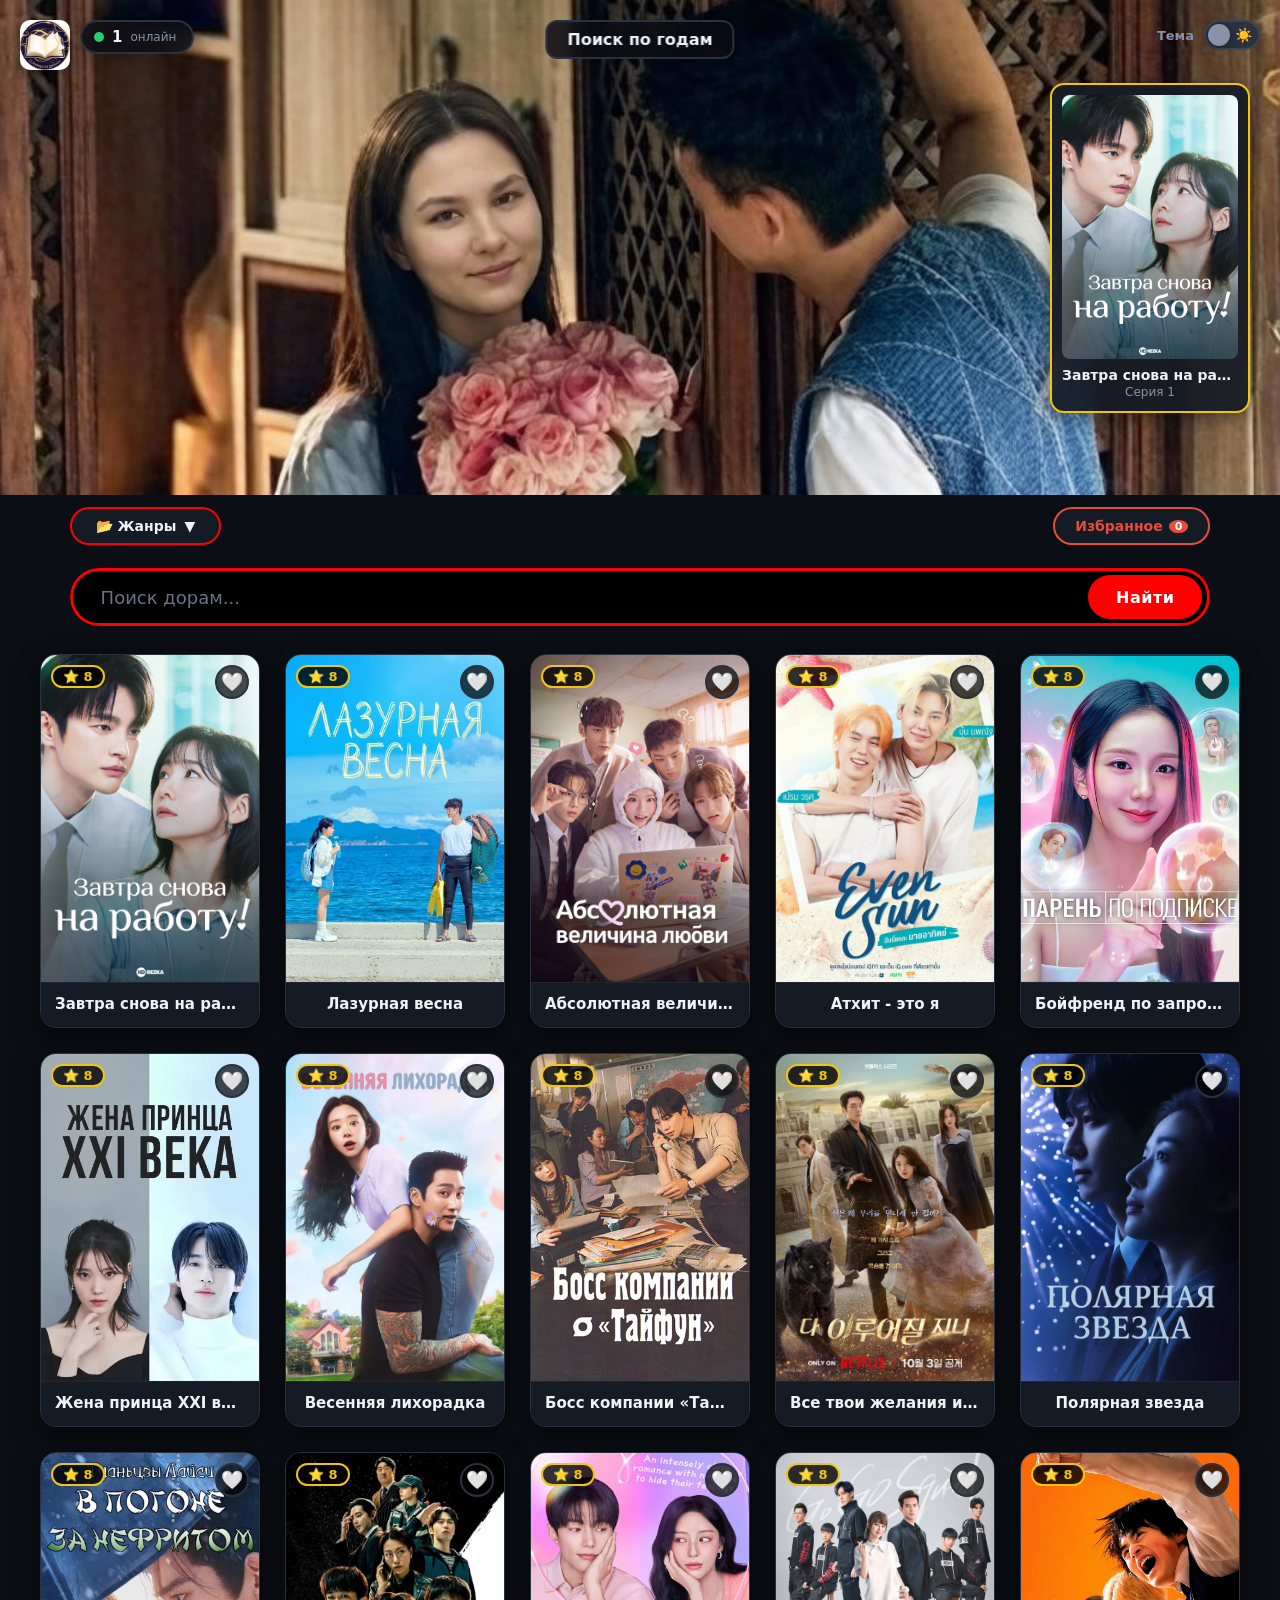
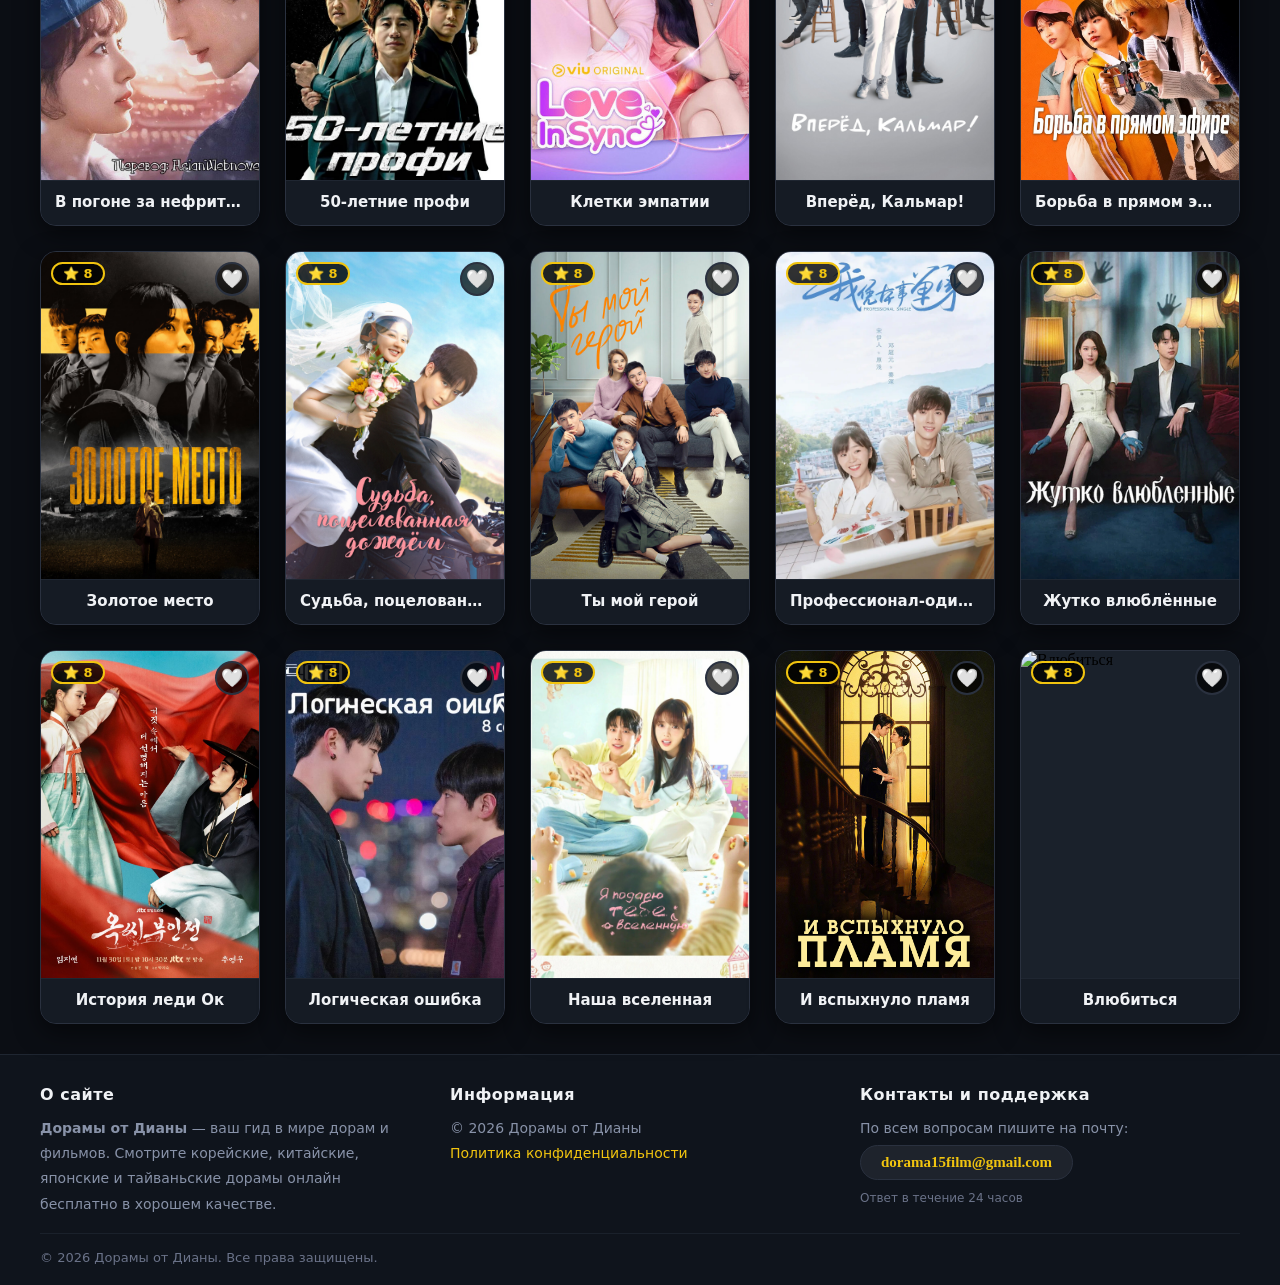
==== index.html @ 3ca2a68e "Update index.html" ====
<!DOCTYPE html>
<html lang="ru">
<head>
    <meta charset="UTF-8">
    <meta name="viewport" content="width=device-width, initial-scale=1.0">
    <title>Дорамы от Дианы — смотреть дорамы онлайн бесплатно</title>
    <link rel="icon" href="Log.png" type="image/png">
    
    <!-- ============================================================
         МЕТА-ТЕГИ ДЛЯ ПОИСКОВИКОВ (МИНИМАЛЬНЫЕ)
         ============================================================ -->
    <meta name="description" content="Смотрите дорамы онлайн бесплатно в хорошем качестве. Большой выбор корейских, китайских, японских и тайваньских дорам. Новинки 2024-2026." />
    <meta name="keywords" content="дорамы онлайн, смотреть дорамы" />
    
    <!-- Open Graph (для соцсетей и Google) -->
    <meta property="og:title" content="Дорамы от Дианы — смотреть дорамы онлайн" />
    <meta property="og:description" content="Смотрите дорамы онлайн бесплатно в хорошем качестве." />
    <meta property="og:image" content="https://dorama15film-netizen.github.io/Logo.jpeg" />
    <meta property="og:url" content="https://dorama15film-netizen.github.io/" />
    <meta property="og:type" content="website" />
    <meta property="og:site_name" content="Дорамы от Дианы" />
    
    <!-- Twitter Card -->
    <meta name="twitter:card" content="summary_large_image" />
    <meta name="twitter:title" content="Дорамы от Дианы" />
    <meta name="twitter:image" content="https://dorama15film-netizen.github.io/Logo.jpeg" />
    
    <!-- Дополнительные мета-теги -->
    <link rel="canonical" href="https://dorama15film-netizen.github.io/" />
    <meta name="robots" content="index, follow" />
    
    <style>
        /* ============================================================
           ВСЕ СТИЛИ (БЕЗ ИЗМЕНЕНИЙ)
           ============================================================ */
        * { margin: 0; padding: 0; box-sizing: border-box; }

        :root {
            --bg-primary: #0b0e14;
            --bg-secondary: #151b24;
            --bg-card: #151b24;
            --bg-header: #0f141c;
            --text-primary: #f0f2f5;
            --text-secondary: #8892a8;
            --text-muted: #6a7288;
            --border-color: #1f2631;
            --border-light: #2a313f;
            --shadow: rgba(0, 0, 0, 0.5);
            --shadow-glow: rgba(241, 196, 15, 0.15);
            --input-bg: #000000;
            --toast-bg: #151b24;
            --modal-bg: #151b24;
            --scrollbar-track: #1a212b;
            --scrollbar-thumb: #f1c40f;
            --accent-color: #f1c40f;
            --accent-hover: #f39c12;
        }

        [data-theme="light"] {
            --bg-primary: #e8f4f8;
            --bg-secondary: #ffffff;
            --bg-card: #ffffff;
            --bg-header: #d4ecf5;
            --text-primary: #1a2a3a;
            --text-secondary: #3a5a6a;
            --text-muted: #5a7a8a;
            --border-color: #b0d4e0;
            --border-light: #90c4d4;
            --shadow: rgba(0, 180, 200, 0.15);
            --shadow-glow: rgba(0, 212, 255, 0.25);
            --input-bg: #f0f8fa;
            --toast-bg: #ffffff;
            --modal-bg: #ffffff;
            --scrollbar-track: #d4ecf5;
            --scrollbar-thumb: #00bcd4;
            --accent-color: #00bcd4;
            --accent-hover: #0097a7;
        }

        html, body {
            width: 100%;
            min-height: 100vh;
            background: var(--bg-primary);
            overflow-x: hidden;
            display: flex;
            flex-direction: column;
            scroll-behavior: smooth;
            transition: background 0.4s ease, color 0.4s ease;
        }

        .image-wrapper {
            width: 100%;
            height: 55vh;
            overflow: hidden;
            position: relative;
            flex-shrink: 0;
        }
        .image-wrapper img {
            width: 100%;
            height: 100%;
            object-fit: cover;
            object-position: top center;
            display: block;
        }

        .logo-overlay {
            position: absolute;
            top: 20px;
            left: 20px;
            z-index: 10;
            cursor: pointer;
            user-select: none;
        }
        .logo-overlay img {
            height: 50px;
            width: auto;
            border-radius: 10px;
            transition: 0.3s ease;
            box-shadow: 0 4px 20px rgba(0, 0, 0, 0.5);
        }
        .logo-overlay img:hover {
            transform: scale(1.05);
            box-shadow: 0 0 30px rgba(241, 196, 15, 0.3);
        }

        .online-counter {
            position: absolute;
            top: 20px;
            left: 80px;
            z-index: 30;
            display: flex;
            align-items: center;
            gap: 8px;
            background: rgba(11, 14, 20, 0.85);
            backdrop-filter: blur(10px);
            border: 2px solid #2a313f;
            border-radius: 30px;
            padding: 6px 16px 6px 12px;
            box-shadow: 0 4px 20px rgba(0, 0, 0, 0.3);
            transition: background 0.3s ease, border-color 0.3s ease;
            user-select: none;
        }
        [data-theme="light"] .online-counter {
            background: rgba(255, 255, 255, 0.85);
            border-color: #90c4d4;
        }
        .online-counter .dot {
            width: 10px;
            height: 10px;
            border-radius: 50%;
            background: #2ecc71;
            animation: pulse-dot 1.5s ease-in-out infinite;
            flex-shrink: 0;
        }
        .online-counter .count {
            color: var(--text-primary);
            font-family: system-ui, -apple-system, sans-serif;
            font-size: 15px;
            font-weight: 700;
            transition: color 0.3s ease;
        }
        .online-counter .label {
            color: var(--text-secondary);
            font-family: system-ui, -apple-system, sans-serif;
            font-size: 12px;
            font-weight: 400;
            transition: color 0.3s ease;
        }
        @keyframes pulse-dot {
            0%, 100% { opacity: 1; transform: scale(1); }
            50% { opacity: 0.5; transform: scale(1.3); }
        }

        .theme-toggle-wrapper {
            position: absolute;
            top: 20px;
            right: 20px;
            z-index: 30;
            display: flex;
            align-items: center;
            gap: 10px;
        }
        .theme-toggle-label {
            color: var(--text-secondary);
            font-family: system-ui, -apple-system, sans-serif;
            font-size: 13px;
            font-weight: 600;
            transition: color 0.3s ease;
        }
        .theme-switch {
            position: relative;
            width: 56px;
            height: 30px;
            background: #2a313f;
            border-radius: 30px;
            cursor: pointer;
            transition: 0.3s ease;
            border: 2px solid #3a4555;
            flex-shrink: 0;
        }
        [data-theme="light"] .theme-switch {
            background: #00bcd4;
            border-color: #00d4ff;
            box-shadow: 0 0 20px rgba(0, 212, 255, 0.3);
        }
        .theme-switch .slider {
            position: absolute;
            top: 2px;
            left: 2px;
            width: 22px;
            height: 22px;
            background: #8892a8;
            border-radius: 50%;
            transition: 0.3s ease;
            box-shadow: 0 2px 8px rgba(0, 0, 0, 0.3);
        }
        [data-theme="light"] .theme-switch .slider {
            left: 28px;
            background: #ffffff;
            box-shadow: 0 2px 12px rgba(0, 212, 255, 0.4);
        }
        .theme-switch:hover {
            border-color: var(--accent-color);
            transform: scale(1.05);
        }
        .theme-switch .theme-icons {
            display: flex;
            justify-content: space-between;
            padding: 0 6px;
            align-items: center;
            height: 100%;
            font-size: 14px;
            color: #6a7288;
            pointer-events: none;
        }
        [data-theme="light"] .theme-icons .sun-icon { color: #ffffff; }
        [data-theme="dark"] .theme-icons .moon-icon { color: #f1c40f; }

        .years-wrapper {
            position: absolute;
            top: 20px;
            left: 50%;
            transform: translateX(-50%);
            z-index: 25;
            display: flex;
            flex-direction: column;
            align-items: center;
        }
        .years-toggle {
            background: rgba(11, 14, 20, 0.85);
            backdrop-filter: blur(10px);
            border: 2px solid #2a313f;
            border-radius: 12px;
            color: var(--text-primary);
            font-family: system-ui, -apple-system, sans-serif;
            font-size: 16px;
            font-weight: 700;
            padding: 8px 20px;
            cursor: pointer;
            transition: 0.3s ease;
            user-select: none;
            min-width: 80px;
            text-align: center;
        }
        .years-toggle:hover {
            border-color: var(--accent-color);
            box-shadow: 0 0 30px rgba(0, 212, 255, 0.15);
        }
        .years-dropdown {
            max-height: 0;
            opacity: 0;
            visibility: hidden;
            overflow: hidden;
            transition: max-height 0.4s cubic-bezier(0.25, 0.46, 0.45, 0.94),
                        opacity 0.3s ease,
                        visibility 0.3s ease;
            background: rgba(11, 14, 20, 0.92);
            backdrop-filter: blur(10px);
            border-radius: 12px;
            border: 1px solid transparent;
            margin-top: 4px;
            width: 100%;
            min-width: 80px;
        }
        .years-dropdown.open {
            max-height: 300px;
            opacity: 1;
            visibility: visible;
            border: 1px solid #2a313f;
            padding: 6px 0;
            box-shadow: 0 8px 30px rgba(0, 0, 0, 0.8);
        }
        .year-item {
            color: var(--text-secondary);
            font-family: system-ui, -apple-system, sans-serif;
            font-size: 14px;
            font-weight: 600;
            padding: 6px 20px;
            cursor: pointer;
            transition: 0.2s ease;
            display: block;
            text-align: center;
        }
        .year-item:hover {
            color: var(--text-primary);
            background: rgba(255, 255, 255, 0.05);
        }
        .year-item.active {
            color: var(--accent-color);
            background: rgba(0, 212, 255, 0.1);
        }

        .continue-wrapper {
            position: absolute;
            top: 50%;
            right: 30px;
            transform: translateY(-50%);
            z-index: 15;
            max-width: 200px;
            width: auto;
            min-width: 140px;
        }
        .continue-card {
            display: flex;
            flex-direction: column;
            align-items: center;
            background: rgba(21, 27, 36, 0.92);
            backdrop-filter: blur(8px);
            border: 2px solid var(--accent-color);
            border-radius: 14px;
            padding: 10px 10px 12px;
            cursor: pointer;
            transition: 0.3s ease;
            box-shadow: 0 4px 20px rgba(0, 0, 0, 0.5);
            width: 100%;
        }
        .continue-card:hover {
            transform: scale(1.05);
            border-color: var(--accent-hover);
            box-shadow: 0 4px 30px var(--shadow-glow);
        }
        .continue-poster {
            width: 100%;
            aspect-ratio: 2 / 3;
            object-fit: cover;
            border-radius: 8px;
            background: #1a212b;
            flex-shrink: 0;
        }
        .continue-info {
            width: 100%;
            display: flex;
            flex-direction: column;
            gap: 2px;
            margin-top: 8px;
            text-align: center;
        }
        .continue-name {
            color: var(--text-primary);
            font-family: system-ui, -apple-system, sans-serif;
            font-size: 14px;
            font-weight: 600;
            white-space: nowrap;
            overflow: hidden;
            text-overflow: ellipsis;
            transition: color 0.3s ease;
        }
        .continue-episode {
            color: var(--text-secondary);
            font-family: system-ui, -apple-system, sans-serif;
            font-size: 12px;
            transition: color 0.3s ease;
        }

        .controls-bar {
            width: 100%;
            padding: 12px 20px 8px 20px;
            background: var(--bg-primary);
            display: flex;
            justify-content: center;
            flex-wrap: wrap;
            gap: 12px;
            align-items: center;
            transition: background 0.3s ease;
            position: relative;
        }
        .controls-bar .controls-inner {
            width: 92%;
            max-width: 1200px;
            display: flex;
            flex-wrap: wrap;
            gap: 12px;
            align-items: center;
            justify-content: space-between;
            position: relative;
        }
        .genres-btn {
            background: var(--bg-secondary);
            border: 2px solid #ff0000;
            border-radius: 30px;
            color: var(--text-primary);
            padding: 8px 24px;
            font-family: system-ui, -apple-system, sans-serif;
            font-size: 14px;
            font-weight: 600;
            cursor: pointer;
            transition: 0.3s ease;
            display: flex;
            align-items: center;
            gap: 8px;
            height: 38px;
        }
        .genres-btn:hover {
            border-color: #ff3333;
            transform: scale(1.02);
            box-shadow: 0 0 30px rgba(255, 0, 0, 0.15);
        }
        .genres-btn .arrow {
            transition: transform 0.3s ease;
            display: inline-block;
        }
        .genres-btn .arrow.open {
            transform: rotate(180deg);
        }
        .genres-dropdown {
            position: absolute;
            top: 100%;
            left: 0;
            margin-top: 6px;
            background: rgba(11, 14, 20, 0.98);
            backdrop-filter: blur(12px);
            border-radius: 14px;
            border: 1px solid #2a313f;
            padding: 10px 14px;
            min-width: 200px;
            max-width: 400px;
            max-height: 0;
            opacity: 0;
            visibility: hidden;
            overflow: hidden;
            transition: max-height 0.6s cubic-bezier(0.25, 0.46, 0.45, 0.94),
                        opacity 0.4s ease,
                        visibility 0.4s ease,
                        padding 0.3s ease;
            box-shadow: 0 10px 40px rgba(0, 0, 0, 0.9);
            z-index: 1000;
            display: flex;
            flex-wrap: wrap;
            gap: 6px;
            padding: 0 14px;
        }
        .genres-dropdown.open {
            max-height: 600px;
            opacity: 1;
            visibility: visible;
            padding: 12px 14px;
        }
        .genres-dropdown .genre-item {
            color: #f1c40f;
            font-family: system-ui, -apple-system, sans-serif;
            font-size: 13px;
            font-weight: 600;
            padding: 5px 14px;
            cursor: pointer;
            transition: 0.2s ease;
            border-radius: 20px;
            border: 2px solid #ff0000;
            background: rgba(0, 0, 0, 0.3);
            text-align: center;
            white-space: nowrap;
        }
        .genres-dropdown .genre-item:hover {
            color: #ffffff;
            background: rgba(255, 0, 0, 0.2);
            border-color: #ff3333;
            transform: scale(1.02);
        }
        .genres-dropdown .genre-item.active {
            color: #f1c40f;
            background: rgba(255, 0, 0, 0.25);
            border-color: #ff3333;
            box-shadow: 0 0 15px rgba(255, 0, 0, 0.2);
        }
        .genres-dropdown .genre-item .count {
            color: #ff6666;
            font-size: 11px;
            margin-left: 4px;
        }
        .genres-dropdown .genre-item.active .count {
            color: #f1c40f;
        }
        .action-btn {
            background: var(--bg-secondary);
            border: 2px solid #2a313f;
            border-radius: 30px;
            color: var(--text-primary);
            padding: 8px 20px;
            font-family: system-ui, -apple-system, sans-serif;
            font-size: 14px;
            font-weight: 600;
            cursor: pointer;
            transition: 0.3s ease;
            display: flex;
            align-items: center;
            gap: 6px;
            height: 38px;
        }
        .action-btn:hover {
            border-color: var(--accent-color);
            transform: scale(1.02);
        }
        .action-btn.favorite-btn {
            border-color: #e74c3c;
            color: #e74c3c;
        }
        .action-btn.favorite-btn:hover {
            background: #e74c3c;
            color: #fff;
        }
        .action-btn.favorite-btn.active {
            background: #e74c3c;
            color: #fff;
            border-color: #e74c3c;
        }
        .action-btn .badge {
            background: #e74c3c;
            color: #fff;
            border-radius: 50%;
            padding: 0 6px;
            font-size: 11px;
            min-width: 18px;
            text-align: center;
        }

        .search-section {
            width: 100%;
            padding: 15px 20px 8px 20px;
            background: var(--bg-primary);
            display: flex;
            justify-content: center;
            flex-shrink: 0;
            transition: background 0.3s ease;
        }
        .search-wrapper {
            width: 92%;
            max-width: 1200px;
            position: relative;
            overflow: hidden;
            border-radius: 50px;
        }
        .search-wrapper input {
            width: 100%;
            padding: 14px 28px;
            background: var(--input-bg);
            border: 3px solid #ff0000;
            border-radius: 50px;
            color: var(--text-primary);
            font-size: 20px;
            font-family: system-ui, -apple-system, sans-serif;
            outline: none;
            transition: 0.3s ease;
            box-shadow: 0 0 30px rgba(255, 0, 0, 0.15);
            height: 58px;
            padding-right: 140px;
        }
        .search-wrapper input::placeholder {
            color: var(--text-muted);
            font-size: 18px;
        }
        .search-wrapper input:focus {
            border-color: #ff3333;
            box-shadow: 0 0 40px rgba(255, 0, 0, 0.25);
            transform: scale(1.01);
        }
        .search-wrapper .search-btn {
            position: absolute;
            right: 8px;
            top: 50%;
            transform: translateY(-50%);
            background: #ff0000;
            border: none;
            color: #fff;
            padding: 10px 28px;
            border-radius: 40px;
            font-weight: 700;
            font-size: 16px;
            cursor: pointer;
            font-family: system-ui, -apple-system, sans-serif;
            letter-spacing: 0.5px;
            height: 44px;
            display: flex;
            align-items: center;
            justify-content: center;
            z-index: 10;
            white-space: nowrap;
            transition: right 0.8s cubic-bezier(0.68, -0.55, 0.265, 1.55),
                        background 0.5s ease,
                        box-shadow 0.5s ease;
        }
        .search-wrapper .search-btn:hover {
            background: #cc0000;
            transform: translateY(-50%) scale(0.97);
        }
        .search-wrapper .search-btn.animating {
            right: calc(100% - 140px);
            background: #00cc44;
            box-shadow: 0 0 40px rgba(0, 204, 68, 0.4);
        }
        .search-wrapper .search-btn.returning {
            right: 8px;
            background: #ff0000;
            box-shadow: 0 0 30px rgba(255, 0, 0, 0.15);
        }

        .movies-grid-wrapper {
            width: 100%;
            flex: 1;
            padding: 20px 20px 30px;
            background: var(--bg-primary);
            transition: background 0.3s ease;
        }
        .movies-grid {
            display: grid;
            grid-template-columns: repeat(auto-fill, minmax(200px, 1fr));
            gap: 25px;
            max-width: 1200px;
            margin: 0 auto;
        }
        .movies-grid.hidden {
            display: none;
        }
        .movie-card {
            background: var(--bg-card);
            border-radius: 16px;
            overflow: hidden;
            border: 1px solid var(--border-light);
            transition: 0.3s ease;
            cursor: pointer;
            box-shadow: 0 8px 24px var(--shadow);
            opacity: 0;
            transform: translateY(30px);
            animation: fadeInUp 0.6s ease forwards;
            position: relative;
        }
        .movie-card:nth-child(1) { animation-delay: 0.05s; }
        .movie-card:nth-child(2) { animation-delay: 0.10s; }
        .movie-card:nth-child(3) { animation-delay: 0.15s; }
        .movie-card:nth-child(4) { animation-delay: 0.20s; }
        .movie-card:nth-child(5) { animation-delay: 0.25s; }
        .movie-card:nth-child(6) { animation-delay: 0.30s; }
        .movie-card:nth-child(7) { animation-delay: 0.35s; }
        .movie-card:nth-child(8) { animation-delay: 0.40s; }
        .movie-card:nth-child(9) { animation-delay: 0.45s; }
        .movie-card:nth-child(10) { animation-delay: 0.50s; }
        .movie-card:nth-child(11) { animation-delay: 0.55s; }
        .movie-card:nth-child(12) { animation-delay: 0.60s; }
        .movie-card:nth-child(13) { animation-delay: 0.65s; }
        .movie-card:nth-child(14) { animation-delay: 0.70s; }
        .movie-card:nth-child(15) { animation-delay: 0.75s; }
        .movie-card:nth-child(16) { animation-delay: 0.80s; }
        .movie-card:nth-child(17) { animation-delay: 0.85s; }
        .movie-card:nth-child(18) { animation-delay: 0.90s; }
        .movie-card:nth-child(19) { animation-delay: 0.95s; }
        .movie-card:nth-child(20) { animation-delay: 1.00s; }
        .movie-card:nth-child(21) { animation-delay: 1.05s; }
        .movie-card:nth-child(22) { animation-delay: 1.10s; }
        .movie-card:nth-child(23) { animation-delay: 1.15s; }
        .movie-card:nth-child(24) { animation-delay: 1.20s; }
        .movie-card:nth-child(25) { animation-delay: 1.25s; }
        @keyframes fadeInUp {
            from { opacity: 0; transform: translateY(30px); }
            to { opacity: 1; transform: translateY(0); }
        }
        .movie-card:hover {
            transform: scale(1.05);
            border-color: var(--accent-color);
            box-shadow: 0 12px 40px var(--shadow-glow);
        }
        .movie-card .poster {
            width: 100%;
            aspect-ratio: 2 / 3;
            object-fit: cover;
            display: block;
            background: #1a212b;
        }
        .movie-card .title {
            padding: 12px 14px 14px;
            color: var(--text-primary);
            font-family: system-ui, -apple-system, sans-serif;
            font-size: 15px;
            font-weight: 600;
            text-align: center;
            white-space: nowrap;
            overflow: hidden;
            text-overflow: ellipsis;
            background: var(--bg-card);
            border-top: 1px solid var(--border-color);
            transition: background 0.3s ease, color 0.3s ease, border-color 0.3s ease;
        }
        .movie-card .favorite-icon {
            position: absolute;
            top: 10px;
            right: 10px;
            background: rgba(0, 0, 0, 0.7);
            border: 2px solid #2a313f;
            border-radius: 50%;
            width: 34px;
            height: 34px;
            display: flex;
            align-items: center;
            justify-content: center;
            font-size: 18px;
            cursor: pointer;
            transition: 0.3s ease;
            z-index: 5;
            color: #8892a8;
        }
        .movie-card .favorite-icon:hover {
            transform: scale(1.15);
        }
        .movie-card .favorite-icon.favorited {
            color: #e74c3c;
            border-color: #e74c3c;
            background: rgba(231, 76, 60, 0.2);
        }
        .movie-card .rating-badge {
            position: absolute;
            top: 10px;
            left: 10px;
            background: rgba(0, 0, 0, 0.8);
            border: 2px solid var(--accent-color);
            border-radius: 20px;
            padding: 2px 10px;
            color: var(--accent-color);
            font-size: 13px;
            font-weight: 700;
            font-family: system-ui, -apple-system, sans-serif;
            transition: border-color 0.3s ease, color 0.3s ease;
        }

        .no-results {
            display: none;
            text-align: center;
            padding: 40px 20px;
            color: var(--text-secondary);
            font-size: 20px;
            transition: color 0.3s ease;
        }
        .no-results.active {
            display: block;
        }
        .no-results span {
            font-size: 48px;
            display: block;
            margin-bottom: 12px;
        }

        .modal-overlay {
            display: none;
            position: fixed;
            top: 0;
            left: 0;
            width: 100%;
            height: 100%;
            background: rgba(0, 0, 0, 0.92);
            z-index: 1000;
            justify-content: center;
            align-items: center;
            backdrop-filter: blur(10px);
            animation: fadeIn 0.3s ease;
            padding: 15px;
        }
        .modal-overlay.active {
            display: flex;
        }
        .modal-content {
            background: var(--modal-bg);
            border-radius: 20px;
            max-width: 420px;
            width: 100%;
            max-height: 90vh;
            overflow-y: auto;
            border: 2px solid var(--accent-color);
            box-shadow: 0 20px 60px rgba(0, 0, 0, 0.9);
            animation: slideUp 0.4s ease;
            position: relative;
            transition: background 0.3s ease, border-color 0.3s ease;
        }
        .modal-content::-webkit-scrollbar {
            width: 4px;
        }
        .modal-content::-webkit-scrollbar-track {
            background: var(--scrollbar-track);
        }
        .modal-content::-webkit-scrollbar-thumb {
            background: var(--scrollbar-thumb);
            border-radius: 10px;
        }
        .modal-content .modal-poster {
            width: 100%;
            aspect-ratio: 2 / 3;
            object-fit: cover;
            display: block;
            background: #1a212b;
        }
        .modal-content .modal-info {
            padding: 16px 20px 20px;
        }
        .modal-content .modal-title {
            color: var(--text-primary);
            font-family: system-ui, -apple-system, sans-serif;
            font-size: 20px;
            font-weight: 700;
            margin-bottom: 6px;
            transition: color 0.3s ease;
        }
        .modal-content .modal-details {
            color: var(--text-secondary);
            font-family: system-ui, -apple-system, sans-serif;
            font-size: 14px;
            line-height: 1.7;
            margin-bottom: 6px;
            transition: color 0.3s ease;
        }
        .modal-content .modal-details strong {
            color: var(--text-primary);
        }
        .modal-content .modal-rating {
            color: var(--accent-color);
            font-family: system-ui, -apple-system, sans-serif;
            font-size: 17px;
            font-weight: 600;
            margin-bottom: 10px;
            transition: color 0.3s ease;
        }
        .modal-content .modal-watch-link {
            display: block;
            width: 100%;
            background: var(--accent-color);
            color: #0b0e14;
            padding: 12px 20px;
            border-radius: 30px;
            border: none;
            font-weight: 700;
            font-size: 16px;
            transition: 0.2s;
            font-family: system-ui, -apple-system, sans-serif;
            text-align: center;
            cursor: pointer;
            text-decoration: none;
        }
        .modal-content .modal-watch-link:hover {
            background: var(--accent-hover);
            transform: scale(1.02);
        }
        .modal-content .modal-close {
            position: absolute;
            top: 10px;
            right: 14px;
            background: rgba(0, 0, 0, 0.8);
            border: 2px solid #2a313f;
            color: #f0f2f5;
            width: 38px;
            height: 38px;
            border-radius: 50%;
            font-size: 20px;
            cursor: pointer;
            transition: 0.2s;
            display: flex;
            align-items: center;
            justify-content: center;
            font-family: system-ui, sans-serif;
            z-index: 10;
        }
        .modal-content .modal-close:hover {
            background: #c0392b;
            border-color: #c0392b;
            transform: rotate(90deg);
        }

        .modal-rating-section {
            margin: 12px 0;
            display: flex;
            align-items: center;
            gap: 12px;
            flex-wrap: wrap;
        }
        .modal-rating-section .stars {
            display: flex;
            gap: 4px;
            font-size: 28px;
            cursor: pointer;
        }
        .modal-rating-section .stars span {
            transition: 0.2s ease;
            color: #2a313f;
        }
        .modal-rating-section .stars span.active {
            color: var(--accent-color);
        }
        .modal-rating-section .stars span:hover {
            transform: scale(1.2);
        }
        .modal-rating-section .rating-text {
            color: var(--text-secondary);
            font-size: 14px;
            font-family: system-ui, -apple-system, sans-serif;
            transition: color 0.3s ease;
        }
        .modal-rating-section .rating-text strong {
            color: var(--accent-color);
        }

        .toast-container {
            position: fixed;
            bottom: 100px;
            right: 30px;
            z-index: 9999;
            display: flex;
            flex-direction: column;
            gap: 10px;
            max-width: 350px;
        }
        .toast {
            background: var(--toast-bg);
            border: 2px solid var(--accent-color);
            border-radius: 12px;
            padding: 14px 20px;
            color: var(--text-primary);
            font-family: system-ui, -apple-system, sans-serif;
            font-size: 14px;
            box-shadow: 0 8px 30px var(--shadow);
            animation: slideInRight 0.4s ease, fadeOut 0.4s ease 2.6s forwards;
            display: flex;
            align-items: center;
            gap: 10px;
            transition: background 0.3s ease, color 0.3s ease, border-color 0.3s ease;
        }
        .toast.success { border-color: #2ecc71; }
        .toast.error { border-color: #e74c3c; }
        .toast.info { border-color: var(--accent-color); }
        .toast .toast-icon { font-size: 20px; }
        @keyframes slideInRight {
            from { transform: translateX(100%); opacity: 0; }
            to { transform: translateX(0); opacity: 1; }
        }
        @keyframes fadeOut {
            from { opacity: 1; transform: translateX(0); }
            to { opacity: 0; transform: translateX(50px); }
        }

        .scroll-top-btn {
            position: fixed;
            bottom: 30px;
            right: 30px;
            z-index: 999;
            background: #1a4d2e;
            border: 2px solid var(--accent-color);
            color: #f0f2f5;
            width: 55px;
            height: 55px;
            border-radius: 50%;
            font-size: 24px;
            cursor: pointer;
            transition: 0.3s ease;
            box-shadow: 0 4px 20px rgba(0, 0, 0, 0.5);
            display: flex;
            align-items: center;
            justify-content: center;
            opacity: 0;
            visibility: hidden;
            transform: scale(0.8);
        }
        .scroll-top-btn.visible {
            opacity: 1;
            visibility: visible;
            transform: scale(1);
        }
        .scroll-top-btn:hover {
            background: #2a6d3e;
            border-color: var(--accent-hover);
            transform: scale(1.1);
            box-shadow: 0 0 40px var(--shadow-glow);
        }
        @keyframes fadeIn {
            from { opacity: 0; }
            to { opacity: 1; }
        }
        @keyframes slideUp {
            from { transform: translateY(30px) scale(0.95); opacity: 0; }
            to { transform: translateY(0) scale(1); opacity: 1; }
        }

        .site-footer {
            width: 100%;
            background: var(--bg-header);
            border-top: 1px solid var(--border-color);
            padding: 30px 20px 20px;
            flex-shrink: 0;
            margin-top: auto;
            transition: background 0.3s ease, border-color 0.3s ease;
        }
        .footer-content {
            max-width: 1200px;
            margin: 0 auto;
            display: grid;
            grid-template-columns: 1fr 1fr 1fr;
            gap: 30px;
        }
        .footer-column h4 {
            color: var(--text-primary);
            font-family: system-ui, -apple-system, sans-serif;
            font-size: 16px;
            font-weight: 700;
            margin-bottom: 12px;
            letter-spacing: 0.5px;
            transition: color 0.3s ease;
        }
        .footer-column p {
            color: var(--text-secondary);
            font-family: system-ui, -apple-system, sans-serif;
            font-size: 14px;
            line-height: 1.8;
            transition: color 0.3s ease;
        }
        .footer-column a {
            color: var(--accent-color);
            text-decoration: none;
            transition: 0.2s;
        }
        .footer-column a:hover {
            color: var(--accent-hover);
            text-decoration: underline;
        }
        .footer-column .email-link {
            display: inline-block;
            background: #1e232c;
            padding: 8px 20px;
            border-radius: 30px;
            border: 1px solid #2a313f;
            color: var(--accent-color);
            font-size: 15px;
            font-weight: 600;
            transition: 0.2s;
            margin-top: 4px;
        }
        .footer-column .email-link:hover {
            background: #2a313f;
            border-color: var(--accent-color);
            text-decoration: none;
            transform: scale(1.02);
        }
        .footer-bottom {
            max-width: 1200px;
            margin: 0 auto;
            padding-top: 16px;
            border-top: 1px solid #1a212b;
            margin-top: 16px;
            display: flex;
            justify-content: space-between;
            align-items: center;
            flex-wrap: wrap;
            gap: 10px;
        }
        .footer-bottom p {
            color: var(--text-muted);
            font-family: system-ui, -apple-system, sans-serif;
            font-size: 13px;
            transition: color 0.3s ease;
        }

        @media (max-width: 768px) {
            .image-wrapper { height: 45vh; }
            .online-counter { top: 12px; left: 65px; padding: 4px 12px 4px 8px; gap: 6px; }
            .online-counter .dot { width: 8px; height: 8px; }
            .online-counter .count { font-size: 13px; }
            .online-counter .label { font-size: 10px; }
            .theme-toggle-wrapper { top: 12px; right: 12px; gap: 6px; }
            .theme-switch { width: 48px; height: 26px; }
            .theme-switch .slider { width: 18px; height: 18px; }
            [data-theme="light"] .theme-switch .slider { left: 24px; }
            .theme-toggle-label { font-size: 11px; }
            .years-toggle { font-size: 14px; padding: 6px 16px; min-width: 70px; }
            .continue-wrapper { max-width: 150px; min-width: 110px; right: 20px; }
            .continue-name { font-size: 12px; }
            .continue-episode { font-size: 10px; }
            .continue-card { padding: 8px 8px 10px; border-radius: 12px; }
            .movies-grid { grid-template-columns: repeat(auto-fill, minmax(140px, 1fr)); gap: 16px; }
            .movies-grid-wrapper { padding: 12px 12px 20px; }
            .movie-card .title { font-size: 12px; padding: 8px 10px; }
            .search-section { padding: 12px 16px 6px 16px; }
            .search-wrapper { width: 94%; }
            .search-wrapper input { height: 50px; font-size: 16px; padding: 12px 20px; padding-right: 120px; }
            .search-wrapper .search-btn { padding: 8px 18px; font-size: 14px; height: 38px; }
            .logo-overlay img { height: 38px; }
            .logo-overlay { top: 12px; left: 12px; }
            .controls-bar .controls-inner { flex-direction: column; align-items: stretch; gap: 8px; }
            .genres-btn { justify-content: center; }
            .genres-dropdown { max-width: 100%; left: 0; right: 0; }
            .genres-dropdown .genre-item { font-size: 12px; padding: 4px 10px; }
            .action-btn { height: 36px; font-size: 13px; align-self: center; }
            .modal-content { max-width: 380px; max-height: 92vh; }
            .modal-content .modal-title { font-size: 18px; }
            .modal-content .modal-info { padding: 14px 16px 16px; }
            .modal-content .modal-details { font-size: 13px; }
            .modal-content .modal-watch-link { font-size: 15px; padding: 10px 20px; }
            .scroll-top-btn { width: 45px; height: 45px; font-size: 20px; bottom: 20px; right: 20px; }
            .footer-content { grid-template-columns: 1fr; gap: 20px; text-align: center; }
            .footer-bottom { flex-direction: column; text-align: center; }
            .toast-container { bottom: 80px; right: 15px; max-width: 280px; }
        }

        @media (max-width: 480px) {
            .image-wrapper { height: 40vh; }
            .online-counter { top: 8px; left: 48px; padding: 3px 8px 3px 6px; gap: 4px; border-radius: 20px; border-width: 1.5px; }
            .online-counter .dot { width: 6px; height: 6px; }
            .online-counter .count { font-size: 11px; }
            .online-counter .label { font-size: 8px; }
            .theme-toggle-wrapper { top: 8px; right: 8px; gap: 4px; }
            .theme-switch { width: 42px; height: 22px; }
            .theme-switch .slider { width: 16px; height: 16px; top: 1px; left: 1px; }
            [data-theme="light"] .theme-switch .slider { left: 22px; }
            .theme-toggle-label { font-size: 10px; }
            .theme-switch .theme-icons { font-size: 11px; padding: 0 4px; }
            .years-wrapper { top: 10px; }
            .years-toggle { font-size: 12px; padding: 4px 12px; min-width: 60px; }
            .years-dropdown.open { padding: 4px 0; }
            .year-item { font-size: 12px; padding: 4px 14px; }
            .continue-wrapper { right: 10px; max-width: 110px; min-width: 80px; }
            .continue-name { font-size: 10px; }
            .continue-episode { font-size: 8px; }
            .continue-card { padding: 5px 5px 7px; border-radius: 10px; border-width: 1.5px; }
            .movies-grid { grid-template-columns: repeat(auto-fill, minmax(110px, 1fr)); gap: 12px; }
            .movies-grid-wrapper { padding: 10px 8px 16px; }
            .movie-card .title { font-size: 10px; padding: 6px 8px; }
            .search-wrapper { width: 96%; }
            .search-wrapper input { font-size: 14px; padding: 10px 16px; height: 44px; padding-right: 100px; }
            .search-wrapper .search-btn { padding: 6px 14px; font-size: 12px; height: 32px; right: 4px; }
            .logo-overlay img { height: 32px; }
            .logo-overlay { top: 8px; left: 8px; }
            .controls-bar { padding: 8px 10px 4px 10px; }
            .genres-btn { font-size: 12px; padding: 6px 16px; height: 32px; }
            .genres-dropdown .genre-item { font-size: 10px; padding: 3px 8px; border-width: 1.5px; }
            .genres-dropdown .genre-item .count { font-size: 9px; }
            .action-btn { font-size: 11px; padding: 6px 14px; height: 30px; }
            .modal-overlay { padding: 10px; }
            .modal-content { max-width: 95%; max-height: 95vh; }
            .modal-content .modal-title { font-size: 16px; }
            .modal-content .modal-info { padding: 12px 14px 14px; }
            .modal-content .modal-close { width: 32px; height: 32px; font-size: 16px; top: 8px; right: 10px; }
            .modal-content .modal-watch-link { font-size: 14px; padding: 10px 16px; }
            .modal-content .modal-details { font-size: 12px; line-height: 1.5; }
            .modal-rating-section .stars { font-size: 22px; }
            .scroll-top-btn { width: 40px; height: 40px; font-size: 18px; bottom: 15px; right: 15px; }
            .footer-content { grid-template-columns: 1fr; gap: 20px; text-align: center; }
            .footer-bottom { flex-direction: column; text-align: center; }
            .toast-container { bottom: 70px; right: 10px; max-width: 240px; }
            .toast { font-size: 12px; padding: 10px 14px; }
            .footer-column .email-link { font-size: 13px; padding: 6px 16px; }
        }
    </style>
</head>
<body>

    <div class="image-wrapper">
        <img src="Pr.jpeg" alt="Дорамы от Дианы — смотреть дорамы онлайн бесплатно в хорошем качестве" />

        <div class="logo-overlay" id="logoWrapper">
            <img src="Logo.jpeg" alt="Логотип Дорамы от Дианы — смотреть дорамы онлайн" />
        </div>

        <div class="online-counter" id="onlineCounter">
            <span class="dot"></span>
            <span class="count" id="onlineCount">1</span>
            <span class="label">онлайн</span>
        </div>

        <div class="theme-toggle-wrapper">
            <span class="theme-toggle-label" id="themeLabel">Тема</span>
            <div class="theme-switch" id="themeSwitch">
                <div class="slider"></div>
                <div class="theme-icons">
                    <span class="moon-icon">🌙</span>
                    <span class="sun-icon">☀️</span>
                </div>
            </div>
        </div>

        <div class="years-wrapper" id="yearsWrapper">
            <div class="years-toggle" id="yearsToggle">Поиск по годам</div>
            <div class="years-dropdown" id="yearsDropdown"></div>
        </div>

        <div class="continue-wrapper" id="continueWrapper">
            <div class="continue-card" id="continueCard">
                <img class="continue-poster" id="continuePoster" src="" alt="Продолжить просмотр дорамы" />
                <div class="continue-info">
                    <div class="continue-name" id="continueName">Название дорамы</div>
                    <div class="continue-episode" id="continueEpisode">Серия 1</div>
                </div>
            </div>
        </div>
    </div>

    <div class="controls-bar">
        <div class="controls-inner">
            <button class="genres-btn" id="genresBtn">
                📂 Жанры <span class="arrow" id="genresArrow">▼</span>
            </button>
            <div class="genres-dropdown" id="genresDropdown"></div>
            <button class="action-btn favorite-btn" id="favoritesToggle">
                Избранное <span class="badge" id="favoritesCount">0</span>
            </button>
        </div>
    </div>

    <div class="search-section">
        <div class="search-wrapper">
            <input type="text" id="searchInput" placeholder="Поиск дорам..." autocomplete="off" />
            <button class="search-btn" id="searchBtn">Найти</button>
        </div>
    </div>

    <div class="movies-grid-wrapper">
        <div class="movies-grid" id="moviesGrid"></div>
        <div class="no-results" id="noResults">
            <span>😕</span>
            Ничего не найдено
        </div>
    </div>

    <button class="scroll-top-btn" id="scrollTopBtn" aria-label="Наверх">↑</button>

    <div class="modal-overlay" id="modalOverlay">
        <div class="modal-content">
            <button class="modal-close" id="modalClose">✕</button>
            <img class="modal-poster" id="modalPoster" src="" alt="Постер дорамы" />
            <div class="modal-info">
                <div class="modal-title" id="modalTitle">Название</div>
                <div class="modal-details" id="modalDetails"></div>
                <div class="modal-rating-section">
                    <div class="stars" id="starRating">
                        <span data-star="1">☆</span>
                        <span data-star="2">☆</span>
                        <span data-star="3">☆</span>
                        <span data-star="4">☆</span>
                        <span data-star="5">☆</span>
                    </div>
                    <div class="rating-text">Средний: <strong id="modalAvgRating">0</strong> (<span id="modalVotesCount">0</span> оценок)</div>
                </div>
                <a class="modal-watch-link" id="watchLink" href="watch.html?drama=drama1">▶ Смотреть все серии</a>
            </div>
        </div>
    </div>

    <div class="toast-container" id="toastContainer"></div>

    <footer class="site-footer">
        <div class="footer-content">
            <div class="footer-column">
                <h4>О сайте</h4>
                <p><strong>Дорамы от Дианы</strong> — ваш гид в мире дорам и фильмов. Смотрите корейские, китайские, японские и тайваньские дорамы онлайн бесплатно в хорошем качестве.</p>
            </div>
            <div class="footer-column">
                <h4>Информация</h4>
                <p>© 2026 Дорамы от Дианы</p>
                <p><a href="privacy.html" style="color: var(--accent-color); text-decoration: none;">Политика конфиденциальности</a></p>
            </div>
            <div class="footer-column">
                <h4>Контакты и поддержка</h4>
                <p>По всем вопросам пишите на почту:</p>
                <a href="mailto:dorama15film@gmail.com" class="email-link"> dorama15film@gmail.com</a>
                <p style="margin-top: 8px; font-size: 12px; color: var(--text-muted);">Ответ в течение 24 часов</p>
            </div>
        </div>
        <div class="footer-bottom">
            <p>© 2026 Дорамы от Дианы. Все права защищены.</p>
        </div>
    </footer>

    <script>
        // =====================================================
        // БЛОК 1: СЧЁТЧИК ОНЛАЙНА
        // =====================================================
        (function() {
            const STORAGE_KEY = 'drama_online_users';
            const HEARTBEAT_INTERVAL = 5000;
            const TIMEOUT_INTERVAL = 15000;
            const countElement = document.getElementById('onlineCount');

            function getUserId() {
                let userId = localStorage.getItem('drama_user_id');
                if (!userId) {
                    userId = 'user_' + Date.now() + '_' + Math.random().toString(36).substr(2, 9);
                    localStorage.setItem('drama_user_id', userId);
                }
                return userId;
            }

            function getOnlineUsers() {
                const now = Date.now();
                let users = {};
                try {
                    const stored = localStorage.getItem(STORAGE_KEY);
                    if (stored) {
                        users = JSON.parse(stored);
                    }
                } catch (e) {
                    users = {};
                }
                for (const [key, time] of Object.entries(users)) {
                    if (now - time > TIMEOUT_INTERVAL) {
                        delete users[key];
                    }
                }
                return users;
            }

            function updateCounter() {
                const userId = getUserId();
                const now = Date.now();
                let users = getOnlineUsers();
                users[userId] = now;
                try {
                    localStorage.setItem(STORAGE_KEY, JSON.stringify(users));
                } catch (e) {}
                const onlineCount = Object.keys(users).length;
                if (countElement) {
                    countElement.textContent = onlineCount;
                }
                return onlineCount;
            }

            updateCounter();
            const intervalId = setInterval(updateCounter, HEARTBEAT_INTERVAL);

            document.addEventListener('visibilitychange', function() {
                if (!document.hidden) {
                    updateCounter();
                }
            });

            window.addEventListener('focus', function() {
                updateCounter();
            });

            window.addEventListener('beforeunload', function() {
                const userId = localStorage.getItem('drama_user_id');
                if (userId) {
                    try {
                        let users = JSON.parse(localStorage.getItem(STORAGE_KEY) || '{}');
                        delete users[userId];
                        localStorage.setItem(STORAGE_KEY, JSON.stringify(users));
                    } catch (e) {}
                }
                clearInterval(intervalId);
            });

            console.log('🟢 Счётчик онлайн запущен.');
        })();

        // =====================================================
        // БЛОК 2: ТЕМА
        // =====================================================
        const themeSwitch = document.getElementById('themeSwitch');
        let currentTheme = localStorage.getItem('theme') || 'dark';

        function applyTheme(theme) {
            document.documentElement.setAttribute('data-theme', theme);
            localStorage.setItem('theme', theme);
            currentTheme = theme;
        }

        themeSwitch.addEventListener('click', () => {
            const newTheme = currentTheme === 'dark' ? 'light' : 'dark';
            applyTheme(newTheme);
            showToast(newTheme === 'light' ? '☀️ Светлая тема' : '🌙 Тёмная тема', '', 'info');
        });
        applyTheme(currentTheme);

        // =====================================================
        // БЛОК 3: TOAST
        // =====================================================
        function showToast(message, icon = '', type = 'info') {
            const container = document.getElementById('toastContainer');
            const toast = document.createElement('div');
            toast.className = `toast ${type}`;
            toast.innerHTML = `<span class="toast-icon">${icon}</span> ${message}`;
            container.appendChild(toast);
            setTimeout(() => { if (toast.parentNode) toast.remove(); }, 3000);
        }

        // =====================================================
        // БЛОК 4: ДАННЫЕ О ДОРАМАХ
        // =====================================================
        const DRAMAS = {};
        const movies = [];

        const baseDramas = {
            drama1: { name: 'Завтра снова на работу!', episodes: 6, poster: 'DR.jpg',
                info: { year: '2024', genre: 'мелодрама, комедия', country: 'Республика Корея', director: 'Чо Ын-соль',
                    duration: '01:10:00', translation: 'Профессиональный многоголосый',
                    plot: 'Увлекательная история о жизни и любви.',
                    cast: [{ name: 'Со Ин Гук', role: 'Кан Си У', tag: 'Главная роль' }, { name: 'Пак Джи Хён',
                        role: 'Ча Джи Юн', tag: 'Главная роль' }] } },
            drama2: { name: 'Лазурная весна', episodes: 6, poster: 'Wt.jpg',
                info: { year: '2026', genre: 'Мелодрама', country: 'Корея Южная', director: 'Чон Хон-су',
                    duration: '00:40:00', translation: 'Профессиональный многоголосый',
                    plot: 'Говорят, море умеет слушать...',
                    cast: [{ name: 'Ким Е-рим', role: 'Со Ан На', tag: 'Главная роль' }, { name: 'Кан Сан-джун',
                        role: 'Юн Док Хён', tag: 'Главная роль' }] } },
            drama3: { name: 'Абсолютная величина любви', episodes: 16, poster: 'DD.jpg',
                info: { year: '2026', genre: 'мелодрама, комедия', country: 'Корея Южная', director: 'Тхэ Гон Ли',
                    duration: '00:59:00', translation: 'Профессиональный многоголосый',
                    plot: 'Днём — серая мышка за последней партой...',
                    cast: [{ name: 'Ким Хян-ги', role: 'Е И-джу', tag: 'Главная роль' }, { name: 'Ким Джэ-хён',
                        role: 'Ким Джи-сок', tag: 'Главная роль' }] } },
            drama4: { name: 'Атхит - это я', episodes: 6, poster: 'i.jpg',
                info: { year: '2022', genre: 'комедия, романтика', country: 'Таиланд', director: 'Bhandit Thongdee',
                    duration: '00:44:00', translation: 'Озвучка, Субтитры',
                    plot: 'Сун работает сборщиком долгов...',
                    cast: [{ name: 'Nop Panut Guntachai', role: 'Атхит', tag: 'Главная роль' }, { name: 'Prem Warut',
                        role: 'Сун', tag: 'Главная роль' }] } },
            drama5: { name: 'Бойфренд по запросу', episodes: 10, poster: 'GT.jpg',
                info: { year: '2026', genre: 'Комедия, мелодрама', country: 'Южная Корея', director: 'Ким Джон Щик',
                    duration: '00:55:00', translation: 'Профессиональный многоголосый',
                    plot: 'Со Ми Рэ живёт работой...',
                    cast: [{ name: 'Ким Джи Су', role: '', tag: 'Главная роль' }, { name: 'Со Ин Гук', role: '',
                        tag: 'Главная роль' }] } },
            drama6: { name: 'Жена принца XXI века', episodes: 12, poster: 'GR.jpg',
                info: { year: '2026', genre: 'мелодрама', country: 'Корея Южная', director: 'Пак Джун Хва',
                    duration: '01:14:00', translation: 'Профессиональный многоголосый',
                    plot: 'Корея, которой не существует...',
                    cast: [{ name: 'АйЮ', role: 'Сон Хи Джу', tag: 'Главная роль' }, { name: 'Пён Усок',
                        role: 'Принц Ли Ан', tag: 'Главная роль' }] } },
            drama7: { name: 'Весенняя лихорадка', episodes: 12, poster: 'GN.jpg',
                info: { year: '2026', genre: 'мелодрама, комедия', country: 'Корея Южная', director: 'Пак Вон-гук',
                    duration: '01:02:00', translation: 'Профессиональный многоголосый',
                    plot: 'Юн Бом сбегает из Сеула...',
                    cast: [{ name: 'Ан Бо-хён', role: 'Сон Джэ Гю', tag: 'Главная роль' }, { name: 'Ли Джу-бин',
                        role: 'Юн Бом', tag: 'Главная роль' }] } },
            drama8: { name: 'Босс компании «Тайфун»', episodes: 16, poster: 'LL.jpg',
                info: { year: '2025', genre: 'Драма, семейный', country: 'Корея Южная', director: 'Ли На-джон',
                    duration: '01:17:00', translation: 'Профессиональный многоголосый',
                    plot: '1997 год. Южная Корея...',
                    cast: [{ name: 'Ли Джун-хо', role: 'Кан Тхэ-пун', tag: 'Главная роль' }, { name: 'Ким Мин-ха',
                        role: 'О Ми-сук', tag: 'Главная роль' }] } },
            drama9: { name: 'Все твои желания исполнятся', episodes: 13, poster: 'FQ.jpg',
                info: { year: '2025', genre: 'комедия, мелодрама, фэнтези', country: 'Корея Южная',
                    director: 'Бён Хон Ли', duration: '00:55:00', translation: 'Любительский многоголосый',
                    plot: 'Га Ён разучилась мечтать...',
                    cast: [{ name: 'Су Чжи Пэ', role: 'Га Ён', tag: 'Главная роль' }, { name: 'У Бин Ким',
                        role: 'Джинн', tag: 'Главная роль' }] } },
            drama10: { name: 'Полярная звезда', episodes: 9, poster: 'RR.jpg',
                info: { year: '2025', genre: 'триллер, мелодрама, боевик', country: 'Корея Южная',
                    director: 'Ким Хи-вон', duration: '00:53:00', translation: 'Профессиональный многоголосый',
                    plot: 'Мун Джу когда-то была звездой...',
                    cast: [{ name: 'Чон Джи-хён', role: 'Мун Джу', tag: 'Главная роль' }, { name: 'Кан Дон-вон',
                        role: 'Сан Хо', tag: 'Главная роль' }] } },
            drama11: { name: 'В погоне за нефритом', episodes: 40, poster: 'KK.jpg',
                info: { year: '2026', genre: 'драма, мелодрама', country: 'Китай', director: 'Цзэн Цинцзе',
                    duration: '00:46:50', translation: 'Любительский многоголосый',
                    plot: 'Метель — штука безжалостная...',
                    cast: [{ name: 'Линхэ Чжан', role: 'Се Чжэн', tag: 'Главная роль' }, { name: 'Сивэй Тянь',
                        role: 'Фань Чанъюй', tag: 'Главная роль' }] } },
            drama12: { name: '50-летние профи', episodes: 12, poster: 'God.jpg',
                info: { year: '2026', genre: 'комедия, боевик, криминал', country: 'Корея Южная',
                    director: 'Хан Донхва', duration: '01:10:00', translation: 'Профессиональный многоголосый',
                    plot: 'Есть такая поговорка — покой нам только снится...',
                    cast: [{ name: 'Син Хагюн', role: 'Чон Хомён', tag: 'Главная роль' }, { name: 'О Джонсэ',
                        role: 'Бон', tag: 'Главная роль' }, { name: 'Хо Сонтхэ', role: 'Кан',
                        tag: 'Главная роль' }] } },
            drama13: { name: 'Клетки эмпатии', episodes: 6, poster: 'AA.jpg',
                info: { year: '2026', genre: 'Мелодрама, Фэнтези', country: 'Корея Южная', director: 'Ким Чхиль-бон',
                    duration: '00:49:00', translation: 'Профессиональный многоголосый',
                    plot: 'Бывают люди, которые чувствуют слишком много...',
                    cast: [{ name: 'Ким Мён-су', role: 'Психолог', tag: 'Главная роль' }, { name: 'Кан Мин-а',
                        role: 'Айдол', tag: 'Главная роль' }] } },
            drama14: { name: 'Вперёд, Кальмар!', episodes: 41, poster: 'WK.jpg',
                info: { year: '2019', genre: 'комедия, мелодрама, романтика, молодость, спорт', country: 'Китай',
                    director: 'Чэнь Хунжу', duration: '00:45:00', translation: 'Профессиональный многоголосый',
                    plot: 'Бойкая студентка Тун Нянь...',
                    cast: [{ name: 'Ян Цзы', role: 'Тун Нянь', tag: 'Главная роль' }, { name: 'Ли Сянь',
                        role: 'Хань Шан Янь', tag: 'Главная роль' }] } },
            drama15: { name: 'Борьба в прямом эфире', episodes: 6, poster: 'HY.jpg',
                info: { year: '2026', genre: 'Триллер, Драма, Боевик', country: 'Япония', director: 'Хидэки Такэути',
                    duration: '00:45:00', translation: 'Профессиональный многоголосый',
                    plot: 'Камера трясётся в руках...',
                    cast: [{ name: 'Одзи Судзука', role: 'Кота Симура', tag: 'Главная роль' }] } },
            drama16: { name: 'Золотое место', episodes: 10, poster: 'LG.jpg',
                info: { year: '2026', genre: 'криминал, триллер', country: 'Корея Южная', director: 'Сон Хун Ким',
                    duration: '00:52:50', translation: 'Любительский двухголосый',
                    plot: 'Ким Хи Джу умеет быть невидимкой...',
                    cast: [{ name: 'Бо Ён Пак', role: 'Ким Хи Джу', tag: 'Главная роль' }] } },
            drama17: { name: 'Судьба, поцелованная дождем', episodes: 30, poster: 'LASET.jpg',
                info: { year: '2025', genre: 'Мелодрама', country: 'Китай', director: 'Линь Цин',
                    duration: '30 x 00:12:00', translation: 'Любительский многоголосый',
                    plot: 'Шесть лет — это много или мало?...',
                    cast: [{ name: 'Чэнь Фантун', role: '', tag: 'Главная роль' }, { name: 'Дай Гаочжэн', role: '',
                        tag: 'Главная роль' }] } },
            drama18: { name: 'Ты мой герой', episodes: 40, poster: 'kdfgj.jpg',
                info: { year: '2024', genre: 'Мелодрама, комедия, романтика', country: 'Китай', director: 'Ли Цзянь',
                    duration: '40 x 00:45:00', translation: 'Профессиональный многоголосый',
                    plot: 'История о настоящей любви...',
                    cast: [{ name: 'Сун Цзянь', role: 'Чжан И', tag: 'Главная роль' }, { name: 'Ли Цинь',
                        role: 'Хэ Хуань', tag: 'Главная роль' }] } },
            drama19: { name: 'Профессионал-одиночка', episodes: 24, poster: '1920x.jpg',
                info: { year: '2020', genre: 'мелодрама, комедия, романтика', country: 'Китай', director: 'Линь Янь',
                    duration: '24 x 00:45:00', translation: 'Профессиональный многоголосый',
                    plot: 'Сюжет разворачивается вокруг двух студентов...',
                    cast: [{ name: 'Дэн Чаоюань', role: 'Цинь Шэнь', tag: 'Главная роль' }, { name: 'Ирене Сун',
                        role: 'Юань Цянь', tag: 'Главная роль' }] } },
            drama20: { name: 'Жутко влюблённые', episodes: 12, poster: 'ldf.jpg',
                info: { year: '2026', genre: 'мелодрама, комедия, фэнтези, детектив', country: 'Корея Южная',
                    director: 'Ли Минсу', duration: '01:10:30', translation: 'Проф. Многоголосый',
                    plot: 'Есть люди, которым, кажется, судьба выдала все козыри разом...',
                    cast: [{ name: 'Пак Ынбин', role: 'Чон Ён Ри', tag: 'Главная роль' }, { name: 'Ян Сэджон',
                        role: 'Ма Ган Ук', tag: 'Главная роль' }] } },
            drama21: { name: 'История леди Ок', episodes: 16, poster: 'kdjH.png',
                info: { year: '2024', genre: 'драма', country: 'Корея Южная', director: 'Чин Хёк',
                    duration: '16 x 01:23:00', translation: 'Профессиональный многоголосый',
                    plot: 'Ок Тэ Ён — женщина, которая привыкла прятаться...',
                    cast: [{ name: 'Син Сын Хван', role: 'Ок Тэ Ён', tag: 'Главная роль' }, { name: 'Чху Ён У',
                        role: 'Чхон Сын Хи', tag: 'Главная роль' }] } },
            drama22: { name: 'Логическая ошибка', episodes: 8, poster: 'kdfh.jpeg',
                info: { year: '2025', genre: 'мелодрама, комедия, BL', country: 'Корея Южная',
                    director: 'Ким Хён Джун', duration: '00:45:00', translation: 'Профессиональный многоголосый',
                    plot: 'Студент факультета компьютерных наук Чу Сан У...',
                    cast: [{ name: 'Чхэ Чжон Хёп', role: 'Чу Сан У', tag: 'Главная роль' }, { name: 'Пак Со Хам',
                        role: 'Чан Чжэ Ён', tag: 'Главная роль' }] } },
            drama23: { name: 'Наша вселенная', episodes: 12, poster: '12451913.jpg',
                info: { year: '2026', genre: 'мелодрама, комедия, семейный', country: 'Корея Южная',
                    director: 'Ким Сын Хо', duration: '01:10:00', translation: 'Профессиональный многоголосый',
                    plot: 'Сюжет строится вокруг двух родственников...',
                    cast: [{ name: 'Пэ Ин Хёк', role: 'Сон Тхэ Хён', tag: 'Главная роль' }, { name: 'Но Чжон Ый',
                        role: 'У Хён Джин', tag: 'Главная роль' }, { name: 'Пак Ю Хо', role: 'У Джу',
                        tag: 'Главная роль' }] } },
            // ===== ДОРАМА 24: И вспыхнуло пламя =====
            drama24: {
                name: 'И вспыхнуло пламя',
                episodes: 10,
                poster: 'jhg.jpg',
                info: {
                    year: '2024',
                    director: 'Не указан',
                    genre: 'мелодрама, драма, история',
                    country: 'Китай',
                    duration: '00:45:00',
                    translation: 'Любительский многоголосый',
                    plot: 'Шанхай двадцатых, но за кадром — не открытки с рикшами, а гарь гражданской войны, витающая над крышами вместе с дымом от жаровен уличных торговцев. Мальчишку в этой истории с рождения перепутали в роддоме, и вместо тепла родного дома он получил кулаки приёмного отца-военачальника. Годы побоев довели его до побега — почти без сил, почти без надежды. Спасла его дочь торговца лекарствами, простая девушка с руками, пахнущими сушёными травами и полынью. Спасла — и тут же поплатилась: её семью стёрли с лица земли, будто наказывая за доброту. Дальше — тишина в несколько лет, и внезапно судьба сводит их снова, только теперь между ними не благодарность, а нечто более острое и путаное. Влечение есть, а доверия нет ни на грош. Девушка вынашивает месть, и решается на отчаянный шаг: инсценирует собственную смерть, растворяется в ночи на долгих три года. Возвращается она уже другим человеком — по документам богатая наследница откуда-то из Юго-Восточной Азии, с шёлковыми платьями и холодным взглядом. И тут — поворот, от которого сжимается всё внутри: она объявляется невестой старшего брата того самого мальчика, которого когда-то спасла. Комната, где они встречаются впервые за три года, будто наэлектризована — там смешались ревность, старая боль, недосказанная нежность.',
                    cast: [
                        { name: 'Чжан Линхэ', role: 'Мужская роль', tag: 'Главная роль' },
                        { name: 'Цзин Тянь', role: 'Женская роль', tag: 'Главная роль' },
                        { name: 'Ван Ибо', role: 'Второстепенная роль', tag: 'Второстепенная роль' },
                        { name: 'Чжао Лиин', role: 'Второстепенная роль', tag: 'Второстепенная роль' }
                    ]
                }
            },
            // ===== ДОРАМА 25: Влюбиться =====
            drama25: {
                name: 'Влюбиться',
                episodes: 24,
                poster: '46f279.webp',
                info: {
                    year: '2024',
                    director: 'Не указан',
                    genre: 'мелодрама, комедия, романтика',
                    country: 'Китай',
                    duration: '00:45:00',
                    translation: 'Любительский многоголосый',
                    plot: 'Признаться в любви — то ещё испытание для нервов, особенно если объект чувств даже имени твоего толком не помнит. Юэ Цянь Лин копила решимость месяцами, а получила вежливый, но обидный отказ. Конец истории? Как бы не так — для китайской дорамы это лишь экспозиция. Раненое самолюбие нашло убежище там, где обычно находят его все современные страдальцы: в видеоигре. Цянь Лин крушит соперников одного за другим — восемнадцать поражений соперникам, нанесённых с почти спортивной злостью, — и попутно завоёвывает внимание партнёра по команде, который замечает: с девушкой что-то не так, и хочет разобраться. Ирония подкрадывается незаметно: партнёр давно тайно влюблён в неё, хотя они не знакомы в реальной жизни. А отказавший ей парень — это, как выясняется, тот самый Гу Сюнь, который теперь обнаруживает у себя совершенно неожиданные чувства к загадочной онлайн-подруге. Дальше — путаница имён, недопонимания, ревность, замаскированная под дружескую заботу, и тот неловкий момент, когда экранная личность встречается с реальным человеком лицом к лицу. Легко, с юмором, местами слишком наивно — но в этом и обаяние.',
                    cast: [
                        { name: 'Ван Ибо', role: 'Гу Сюнь', tag: 'Главная роль' },
                        { name: 'Чжао Лиин', role: 'Юэ Цянь Лин', tag: 'Главная роль' },
                        { name: 'Сюй Кай', role: 'Партнёр по игре', tag: 'Второстепенная роль' },
                        { name: 'Бай Лу', role: 'Подруга Цянь Лин', tag: 'Второстепенная роль' }
                    ]
                }
            }
        };

        Object.keys(baseDramas).forEach(id => {
            const d = baseDramas[id];
            DRAMAS[id] = {
                name: d.name,
                episodes: d.episodes,
                storageKey: 'lastDramaEpisode' + id.replace('drama', ''),
                poster: d.poster,
                info: d.info
            };
            movies.push({
                name: d.name,
                year: parseInt(d.info.year) || 2024,
                rating: 8.0,
                poster: d.poster,
                isDrama: true,
                isSeries: true,
                genre: d.info.genre,
                dramaId: id
            });
        });

        // =====================================================
        // БЛОК 5: ИЗБРАННОЕ, РЕЙТИНГИ, ЖАНРЫ, ФИЛЬТРАЦИЯ
        // =====================================================
        let favorites = JSON.parse(localStorage.getItem('favorites')) || [];
        let showFavoritesOnly = false;
        let ratings = JSON.parse(localStorage.getItem('movieRatings')) || {};
        let currentGenre = 'all';
        let currentYear = 'all';
        let currentSearchQuery = '';

        function toggleFavorite(movieName) {
            const index = favorites.indexOf(movieName);
            if (index > -1) {
                favorites.splice(index, 1);
                showToast('Удалено из избранного', '', 'error');
            } else {
                favorites.push(movieName);
                showToast('Добавлено в избранное!', '', 'success');
            }
            localStorage.setItem('favorites', JSON.stringify(favorites));
            updateFavoritesCount();
            if (showFavoritesOnly) applyFilters();
            else renderMoviesGrid();
        }

        function isFavorite(movieName) {
            return favorites.includes(movieName);
        }

        function updateFavoritesCount() {
            document.getElementById('favoritesCount').textContent = favorites.length;
        }

        function saveRating(movieName, stars) {
            if (!ratings[movieName]) {
                ratings[movieName] = { total: 0, count: 0 };
            }
            ratings[movieName].total += stars;
            ratings[movieName].count += 1;
            localStorage.setItem('movieRatings', JSON.stringify(ratings));
            updateModalRating(movieName);
            showToast('Оценка ' + stars + ' поставлена!', '', 'success');
        }

        function getMovieRating(movieName) {
            const data = ratings[movieName];
            if (!data || data.count === 0) return { avg: 0, count: 0 };
            return { avg: (data.total / data.count).toFixed(1), count: data.count };
        }

        function updateModalRating(movieName) {
            const data = getMovieRating(movieName);
            document.getElementById('modalAvgRating').textContent = data.avg || '—';
            document.getElementById('modalVotesCount').textContent = data.count || 0;
        }

        function renderGenres() {
            const container = document.getElementById('genresDropdown');
            const genresSet = new Set();
            movies.forEach(movie => {
                if (movie.genre) {
                    movie.genre.split(',').forEach(g => {
                        const trimmed = g.trim();
                        if (trimmed.toLowerCase() !== 'триллер') {
                            genresSet.add(trimmed);
                        }
                    });
                }
            });
            const genres = Array.from(genresSet).sort();

            let html = `<span class="genre-item active" data-genre="all"> Все <span class="count">${movies.length}</span></span>`;
            genres.forEach(genre => {
                const count = movies.filter(m => m.genre && m.genre.toLowerCase().includes(genre.toLowerCase())).length;
                html += `<span class="genre-item" data-genre="${genre}">${genre} <span class="count">${count}</span></span>`;
            });
            container.innerHTML = html;

            container.querySelectorAll('.genre-item').forEach(item => {
                item.addEventListener('click', function(e) {
                    e.stopPropagation();
                    const genre = this.dataset.genre;
                    currentGenre = genre;
                    applyFilters();
                    container.querySelectorAll('.genre-item').forEach(m => m.classList.remove('active'));
                    this.classList.add('active');
                    closeGenres();
                });
            });
        }

        function toggleGenres() {
            const dropdown = document.getElementById('genresDropdown');
            const arrow = document.getElementById('genresArrow');
            dropdown.classList.toggle('open');
            arrow.classList.toggle('open');
        }

        function closeGenres() {
            const dropdown = document.getElementById('genresDropdown');
            const arrow = document.getElementById('genresArrow');
            dropdown.classList.remove('open');
            arrow.classList.remove('open');
        }

        document.getElementById('genresBtn').addEventListener('click', function(e) {
            e.stopPropagation();
            toggleGenres();
        });

        document.addEventListener('click', function(e) {
            const btn = document.getElementById('genresBtn');
            const dropdown = document.getElementById('genresDropdown');
            if (!btn.contains(e.target) && !dropdown.contains(e.target)) {
                closeGenres();
            }
        });

        function renderYears() {
            const container = document.getElementById('yearsDropdown');
            const yearsSet = new Set();
            movies.forEach(movie => {
                if (movie.year) yearsSet.add(movie.year);
            });
            const years = Array.from(yearsSet).sort((a, b) => b - a);
            let html = '';
            years.forEach(year => {
                html += `<span class="year-item" data-year="${year}">${year}</span>`;
            });
            container.innerHTML = html;

            container.querySelectorAll('.year-item').forEach(item => {
                item.addEventListener('click', function(e) {
                    e.stopPropagation();
                    const year = this.dataset.year;
                    currentYear = year;
                    applyFilters();
                    document.getElementById('yearsToggle').textContent = ` ${year}`;
                    container.querySelectorAll('.year-item').forEach(m => m.classList.remove('active'));
                    this.classList.add('active');
                    document.getElementById('yearsDropdown').classList.remove('open');
                });
            });
            document.getElementById('yearsToggle').textContent = ' Поиск по годам';
        }

        document.getElementById('yearsToggle').addEventListener('click', function(e) {
            e.stopPropagation();
            document.getElementById('yearsDropdown').classList.toggle('open');
        });

        document.addEventListener('click', function(e) {
            const wrapper = document.getElementById('yearsWrapper');
            if (!wrapper.contains(e.target)) {
                document.getElementById('yearsDropdown').classList.remove('open');
            }
        });

        function getFilteredMovies() {
            let filtered = [...movies];
            if (showFavoritesOnly) {
                filtered = filtered.filter(m => favorites.includes(m.name));
            }
            if (currentGenre !== 'all') {
                filtered = filtered.filter(m => m.genre && m.genre.toLowerCase().includes(currentGenre.toLowerCase()));
            }
            if (currentYear !== 'all') {
                filtered = filtered.filter(m => m.year === parseInt(currentYear));
            }
            if (currentSearchQuery.trim()) {
                const lowerQuery = currentSearchQuery.toLowerCase().trim();
                filtered = filtered.filter(m => m.name.toLowerCase().includes(lowerQuery));
            }
            return filtered;
        }

        function applyFilters() {
            const filtered = getFilteredMovies();
            const grid = document.getElementById('moviesGrid');
            const noResults = document.getElementById('noResults');

            if (filtered.length === 0) {
                grid.innerHTML = '';
                grid.classList.add('hidden');
                noResults.classList.add('active');
                return;
            }

            noResults.classList.remove('active');
            grid.classList.remove('hidden');

            let html = '';
            filtered.forEach(movie => {
                const fav = isFavorite(movie.name) ? 'favorited' : '';
                html += `
                    <div class="movie-card" data-movie='${JSON.stringify(movie).replace(/'/g, "&#39;")}'>
                        <span class="rating-badge">⭐ ${movie.rating || '—'}</span>
                        <span class="favorite-icon ${fav}" data-name="${movie.name}">${isFavorite(movie.name) ? '❤️' : '🤍'}</span>
                        <img class="poster" src="${movie.poster}" alt="${movie.name}" loading="lazy" />
                        <div class="title">${movie.name}</div>
                    </div>
                `;
            });
            grid.innerHTML = html;
            attachCardClickHandlers();
            attachFavoriteHandlers();
        }

        function renderMoviesGrid() {
            applyFilters();
        }

        function attachCardClickHandlers() {
            document.querySelectorAll('.movie-card').forEach(card => {
                card.addEventListener('click', function(e) {
                    if (e.target.closest('.favorite-icon')) return;
                    const movieData = this.dataset.movie;
                    if (movieData) {
                        try {
                            const movie = JSON.parse(movieData);
                            openModal(movie);
                        } catch (e) {
                            console.error('Ошибка парсинга:', e);
                        }
                    }
                });
            });
        }

        function attachFavoriteHandlers() {
            document.querySelectorAll('.favorite-icon').forEach(icon => {
                icon.addEventListener('click', function(e) {
                    e.stopPropagation();
                    const name = this.dataset.name;
                    toggleFavorite(name);
                    this.textContent = isFavorite(name) ? '❤️' : '🤍';
                    this.classList.toggle('favorited');
                });
            });
        }

        document.getElementById('favoritesToggle').addEventListener('click', function() {
            showFavoritesOnly = !showFavoritesOnly;
            this.classList.toggle('active');
            this.innerHTML = showFavoritesOnly ?
                'Избранное <span class="badge" id="favoritesCount">' + favorites.length + '</span>' :
                'Избранное <span class="badge" id="favoritesCount">' + favorites.length + '</span>';
            if (showFavoritesOnly && favorites.length === 0) {
                showToast('У вас пока нет избранных дорам', '😅', 'info');
            }
            applyFilters();
        });

        // =====================================================
        // БЛОК 6: ПОИСК
        // =====================================================
        const searchInput = document.getElementById('searchInput');
        const searchBtn = document.getElementById('searchBtn');
        let isAnimating = false;

        function performSearch() {
            if (isAnimating) return;
            const query = searchInput.value;
            isAnimating = true;
            currentSearchQuery = query;
            searchBtn.classList.remove('returning');
            searchBtn.classList.add('animating');

            setTimeout(() => {
                applyFilters();
                searchBtn.classList.remove('animating');
                searchBtn.classList.add('returning');
                setTimeout(() => {
                    searchBtn.classList.remove('returning');
                    isAnimating = false;
                }, 900);
            }, 900);
        }

        searchBtn.addEventListener('click', performSearch);
        searchInput.addEventListener('keydown', function(e) {
            if (e.key === 'Enter') {
                e.preventDefault();
                performSearch();
            }
        });

        searchInput.addEventListener('input', function() {
            if (this.value.trim() === '' && currentGenre === 'all' && currentYear === 'all' && !showFavoritesOnly) {
                currentSearchQuery = '';
                applyFilters();
            } else if (this.value.trim() === '') {
                currentSearchQuery = '';
                applyFilters();
            }
        });

        // =====================================================
        // БЛОК 7: МОДАЛЬНОЕ ОКНО
        // =====================================================
        const modalOverlay = document.getElementById('modalOverlay');
        const modalClose = document.getElementById('modalClose');
        const modalPoster = document.getElementById('modalPoster');
        const modalTitle = document.getElementById('modalTitle');
        const modalDetails = document.getElementById('modalDetails');
        const watchLink = document.getElementById('watchLink');
        let currentModalMovie = null;

        function openModal(movie) {
            currentModalMovie = movie;
            if (movie.isDrama) {
                let dramaData = {};
                const dId = movie.dramaId;
                if (dId && DRAMAS[dId]) {
                    const d = DRAMAS[dId];
                    const info = d.info || {};
                    let castHtml = '';
                    if (info.cast && info.cast.length > 0) {
                        castHtml = '<br><strong>В ролях:</strong><br>';
                        info.cast.forEach(actor => {
                            const tag = actor.tag ? ` (${actor.tag})` : '';
                            castHtml += `• ${actor.name} — ${actor.role || '—'}${tag}<br>`;
                        });
                    }

                    dramaData = {
                        name: d.name,
                        poster: d.poster || movie.poster,
                        details: `<strong>Год выпуска:</strong> ${info.year || '—'}<br>
                                 <strong>Жанр:</strong> ${info.genre || movie.genre || '—'}<br>
                                 <strong>Страна:</strong> ${info.country || '—'}<br>
                                 <strong>Режиссёр:</strong> ${info.director || '—'}<br>
                                 <strong>Продолжительность:</strong> ${info.duration || '—'}<br>
                                 <strong>Перевод:</strong> ${info.translation || '—'}<br>
                                 <strong>Количество серий:</strong> ${d.episodes || '—'}<br>
                                 ${info.plot ? `<br><strong>Описание:</strong><br>${info.plot}` : ''}
                                 ${castHtml}`
                    };
                } else {
                    dramaData = {
                        name: movie.name,
                        year: movie.year,
                        rating: movie.rating,
                        poster: movie.poster,
                        details: `<strong>Год:</strong> ${movie.year || '—'}<br>
                                 <strong>Жанр:</strong> ${movie.genre || '—'}<br>
                                 <strong>Дорама добавлена администратором</strong>`
                    };
                }

                modalPoster.src = dramaData.poster;
                modalTitle.textContent = dramaData.name;
                modalDetails.innerHTML = dramaData.details;
                watchLink.style.display = 'block';
                watchLink.href = `watch.html?drama=${movie.dramaId || 'drama1'}`;
            } else {
                modalPoster.src = movie.poster;
                modalTitle.textContent = movie.name;
                modalDetails.innerHTML = `<strong>Год:</strong> ${movie.year || '—'}`;
                watchLink.style.display = 'none';
            }

            updateModalRating(movie.name);
            updateStars(0);

            modalOverlay.classList.add('active');
            document.body.style.overflow = 'hidden';
        }

        function closeModal() {
            modalOverlay.classList.remove('active');
            document.body.style.overflow = 'auto';
        }

        modalClose.addEventListener('click', closeModal);
        modalOverlay.addEventListener('click', function(e) {
            if (e.target === modalOverlay) closeModal();
        });
        document.addEventListener('keydown', function(e) {
            if (e.key === 'Escape') closeModal();
        });

        function updateStars(highlighted) {
            const stars = document.querySelectorAll('#starRating span');
            stars.forEach((star, index) => {
                if (index < highlighted) {
                    star.textContent = '★';
                    star.classList.add('active');
                } else {
                    star.textContent = '☆';
                    star.classList.remove('active');
                }
            });
        }

        document.querySelectorAll('#starRating span').forEach(star => {
            star.addEventListener('click', function() {
                const starsCount = parseInt(this.dataset.star);
                if (currentModalMovie) {
                    saveRating(currentModalMovie.name, starsCount);
                    updateStars(starsCount);
                }
            });

            star.addEventListener('mouseenter', function() {
                const starsCount = parseInt(this.dataset.star);
                updateStars(starsCount);
            });

            star.addEventListener('mouseleave', function() {
                const name = currentModalMovie ? currentModalMovie.name : '';
                const data = getMovieRating(name);
                updateStars(Math.round(parseFloat(data.avg) || 0));
            });
        });

        // =====================================================
        // БЛОК 8: ПРОДОЛЖИТЬ ПРОСМОТР
        // =====================================================
        function getLastWatchedDrama() {
            const saved = localStorage.getItem('lastDramaId');
            if (saved && DRAMAS[saved]) return saved;
            return 'drama1';
        }

        function getLastEpisode(dramaId) {
            const key = DRAMAS[dramaId]?.storageKey;
            if (key) {
                const saved = localStorage.getItem(key);
                if (saved) return parseInt(saved);
            }
            return 1;
        }

        function renderContinueWatching() {
            const dramaId = getLastWatchedDrama();
            const drama = DRAMAS[dramaId];
            if (!drama) return;
            const episode = getLastEpisode(dramaId);
            document.getElementById('continuePoster').src = drama.poster || 'DR.jpg';
            document.getElementById('continueName').textContent = drama.name;
            document.getElementById('continueEpisode').textContent = `Серия ${episode}`;
            document.getElementById('continueCard').addEventListener('click', function() {
                window.location.href = `watch.html?drama=${dramaId}`;
            });
        }

        // =====================================================
        // БЛОК 9: КНОПКА "НАВЕРХ"
        // =====================================================
        const scrollBtn = document.getElementById('scrollTopBtn');
        window.addEventListener('scroll', function() {
            scrollBtn.classList.toggle('visible', window.scrollY > 300);
        });
        scrollBtn.addEventListener('click', function() {
            window.scrollTo({ top: 0, behavior: 'smooth' });
        });

        // =====================================================
        // БЛОК 10: ИНИЦИАЛИЗАЦИЯ
        // =====================================================
        renderGenres();
        renderYears();
        renderMoviesGrid();
        updateFavoritesCount();
        renderContinueWatching();

        if (favorites.length > 0) {
            document.getElementById('favoritesToggle').innerHTML =
                'Избранное <span class="badge" id="favoritesCount">' + favorites.length + '</span>';
        }

        // =====================================================
        // БЛОК 11: ОБНОВЛЕНИЕ САЙТА ПО КЛИКУ НА ЛОГОТИП
        // =====================================================
        document.getElementById('logoWrapper').addEventListener('click', function(e) {
            e.preventDefault();
            showToast('🔄 Обновление страницы...', '', 'info');
            setTimeout(function() {
                window.location.reload();
            }, 300);
        });

        console.log('🚀 Сайт Дорамы от Дианы успешно загружен!');
        console.log('🎬 Всего дорам: ' + movies.length);
        console.log('🔄 Логотип обновляет страницу при клике!');
    </script>
</body>
</html>
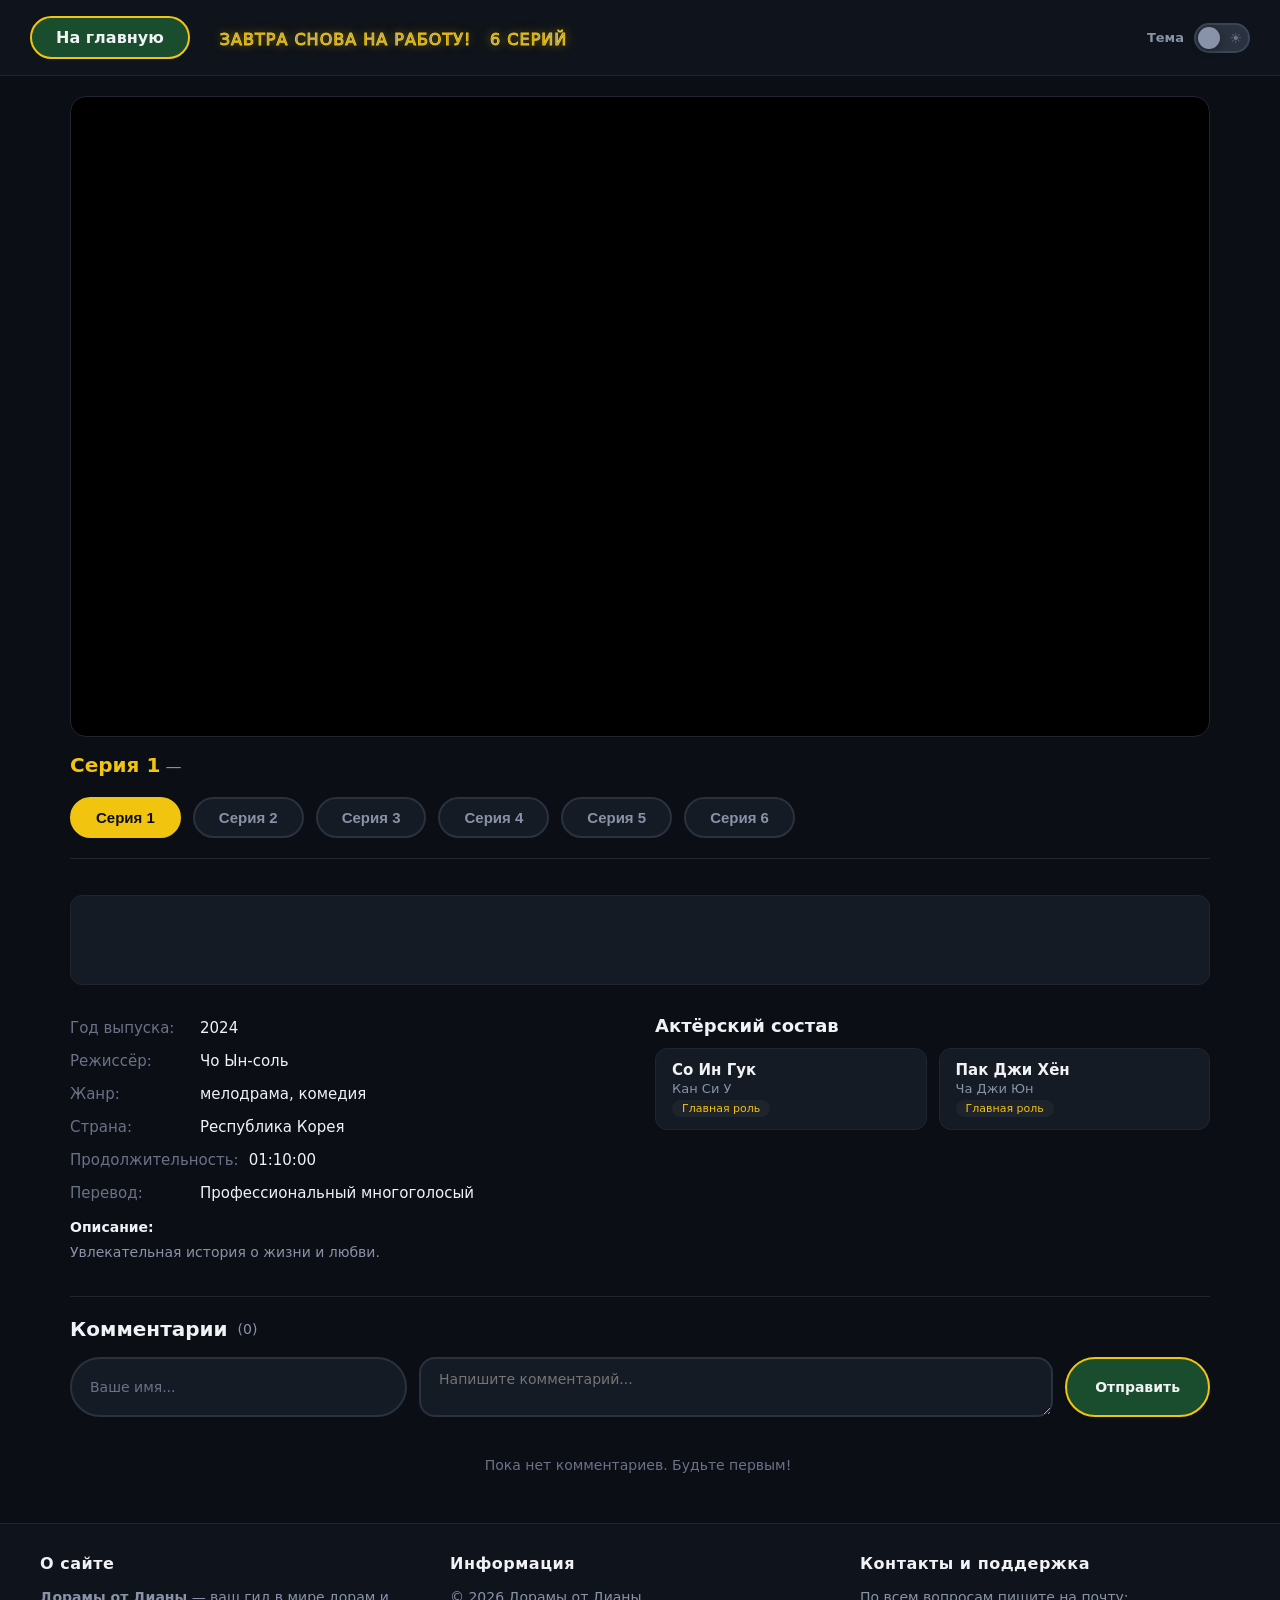
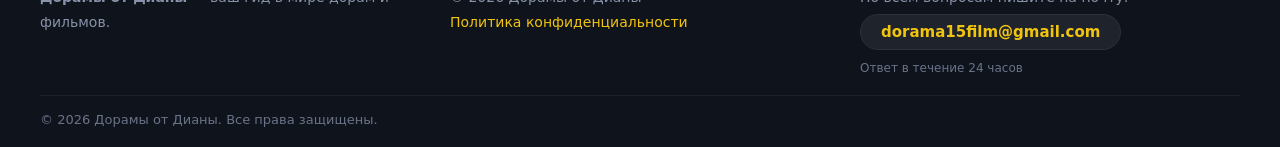
==== commit 325d00bb: "Update index.html" ====
--- a/index.html
+++ b/index.html
@@ -3,36 +3,15 @@
 <head>
     <meta charset="UTF-8">
     <meta name="viewport" content="width=device-width, initial-scale=1.0">
-    <title>Дорамы от Дианы — смотреть дорамы онлайн бесплатно</title>
+    <title>Смотреть дораму</title>
     <link rel="icon" href="Log.png" type="image/png">
     
-    <!-- ============================================================
-         МЕТА-ТЕГИ ДЛЯ ПОИСКОВИКОВ (МИНИМАЛЬНЫЕ)
-         ============================================================ -->
-    <meta name="description" content="Смотрите дорамы онлайн бесплатно в хорошем качестве. Большой выбор корейских, китайских, японских и тайваньских дорам. Новинки 2024-2026." />
-    <meta name="keywords" content="дорамы онлайн, смотреть дорамы" />
-    
-    <!-- Open Graph (для соцсетей и Google) -->
-    <meta property="og:title" content="Дорамы от Дианы — смотреть дорамы онлайн" />
-    <meta property="og:description" content="Смотрите дорамы онлайн бесплатно в хорошем качестве." />
-    <meta property="og:image" content="https://dorama15film-netizen.github.io/Logo.jpeg" />
-    <meta property="og:url" content="https://dorama15film-netizen.github.io/" />
-    <meta property="og:type" content="website" />
-    <meta property="og:site_name" content="Дорамы от Дианы" />
-    
-    <!-- Twitter Card -->
-    <meta name="twitter:card" content="summary_large_image" />
-    <meta name="twitter:title" content="Дорамы от Дианы" />
-    <meta name="twitter:image" content="https://dorama15film-netizen.github.io/Logo.jpeg" />
-    
-    <!-- Дополнительные мета-теги -->
-    <link rel="canonical" href="https://dorama15film-netizen.github.io/" />
-    <meta name="robots" content="index, follow" />
+    <script>
+        window.yaContextCb = window.yaContextCb || [];
+    </script>
+    <script src="https://yandex.ru/ads/system/context.js" async></script>
     
     <style>
-        /* ============================================================
-           ВСЕ СТИЛИ (БЕЗ ИЗМЕНЕНИЙ)
-           ============================================================ */
         * { margin: 0; padding: 0; box-sizing: border-box; }
 
         :root {
@@ -77,109 +56,77 @@
             --accent-hover: #0097a7;
         }
 
-        html, body {
-            width: 100%;
+        body {
+            background: var(--bg-primary);
+            color: var(--text-primary);
+            font-family: system-ui, sans-serif;
             min-height: 100vh;
-            background: var(--bg-primary);
-            overflow-x: hidden;
             display: flex;
             flex-direction: column;
-            scroll-behavior: smooth;
             transition: background 0.4s ease, color 0.4s ease;
         }
 
-        .image-wrapper {
-            width: 100%;
-            height: 55vh;
-            overflow: hidden;
-            position: relative;
-            flex-shrink: 0;
-        }
-        .image-wrapper img {
-            width: 100%;
-            height: 100%;
-            object-fit: cover;
-            object-position: top center;
-            display: block;
-        }
-
-        .logo-overlay {
-            position: absolute;
-            top: 20px;
-            left: 20px;
-            z-index: 10;
-            cursor: pointer;
-            user-select: none;
-        }
-        .logo-overlay img {
-            height: 50px;
-            width: auto;
-            border-radius: 10px;
+        .header {
+            padding: 16px 30px;
+            background: var(--bg-header);
+            border-bottom: 1px solid var(--border-color);
+            display: flex;
+            align-items: center;
+            gap: 20px;
+            flex-wrap: wrap;
+            transition: background 0.3s ease, border-color 0.3s ease;
+        }
+
+        .header .back-btn {
+            color: var(--text-primary);
+            text-decoration: none;
+            font-size: 16px;
+            font-weight: 600;
+            padding: 10px 24px;
+            background: #1a4d2e;
+            border: 2px solid var(--accent-color);
+            border-radius: 30px;
             transition: 0.3s ease;
-            box-shadow: 0 4px 20px rgba(0, 0, 0, 0.5);
-        }
-        .logo-overlay img:hover {
-            transform: scale(1.05);
-            box-shadow: 0 0 30px rgba(241, 196, 15, 0.3);
-        }
-
-        .online-counter {
-            position: absolute;
-            top: 20px;
-            left: 80px;
-            z-index: 30;
-            display: flex;
-            align-items: center;
-            gap: 8px;
-            background: rgba(11, 14, 20, 0.85);
-            backdrop-filter: blur(10px);
-            border: 2px solid #2a313f;
-            border-radius: 30px;
-            padding: 6px 16px 6px 12px;
-            box-shadow: 0 4px 20px rgba(0, 0, 0, 0.3);
-            transition: background 0.3s ease, border-color 0.3s ease;
-            user-select: none;
-        }
-        [data-theme="light"] .online-counter {
-            background: rgba(255, 255, 255, 0.85);
-            border-color: #90c4d4;
-        }
-        .online-counter .dot {
-            width: 10px;
-            height: 10px;
-            border-radius: 50%;
-            background: #2ecc71;
-            animation: pulse-dot 1.5s ease-in-out infinite;
-            flex-shrink: 0;
-        }
-        .online-counter .count {
-            color: var(--text-primary);
-            font-family: system-ui, -apple-system, sans-serif;
-            font-size: 15px;
+            display: inline-block;
+        }
+
+        .header .back-btn:hover {
+            background: #2a6d3e;
+            border-color: var(--accent-hover);
+            transform: scale(1.02);
+            box-shadow: 0 0 30px var(--shadow-glow);
+        }
+
+        .header .title {
+            font-size: 22px;
             font-weight: 700;
-            transition: color 0.3s ease;
-        }
-        .online-counter .label {
+            color: #1a4d2e;
+            text-shadow:
+                0 0 10px rgba(241, 196, 15, 0.5),
+                0 0 20px rgba(241, 196, 15, 0.3),
+                0 0 40px rgba(241, 196, 15, 0.1);
+            -webkit-text-stroke: 1px var(--accent-color);
+            text-stroke: 1px var(--accent-color);
+            text-transform: uppercase;
+            letter-spacing: 1px;
+            transition: text-shadow 0.3s ease, -webkit-text-stroke 0.3s ease;
+        }
+
+        .header .title span {
             color: var(--text-secondary);
-            font-family: system-ui, -apple-system, sans-serif;
-            font-size: 12px;
             font-weight: 400;
-            transition: color 0.3s ease;
-        }
-        @keyframes pulse-dot {
-            0%, 100% { opacity: 1; transform: scale(1); }
-            50% { opacity: 0.5; transform: scale(1.3); }
+            font-size: 16px;
+            margin-left: 10px;
+            transition: color 0.3s ease;
         }
 
         .theme-toggle-wrapper {
-            position: absolute;
-            top: 20px;
-            right: 20px;
-            z-index: 30;
+            margin-left: auto;
             display: flex;
             align-items: center;
             gap: 10px;
         }
+
         .theme-toggle-label {
             color: var(--text-secondary);
             font-family: system-ui, -apple-system, sans-serif;
@@ -187,6 +134,7 @@
             font-weight: 600;
             transition: color 0.3s ease;
         }
+
         .theme-switch {
             position: relative;
             width: 56px;
@@ -198,11 +146,13 @@
             border: 2px solid #3a4555;
             flex-shrink: 0;
         }
+
         [data-theme="light"] .theme-switch {
             background: #00bcd4;
             border-color: #00d4ff;
             box-shadow: 0 0 20px rgba(0, 212, 255, 0.3);
         }
+
         .theme-switch .slider {
             position: absolute;
             top: 2px;
@@ -214,15 +164,18 @@
             transition: 0.3s ease;
             box-shadow: 0 2px 8px rgba(0, 0, 0, 0.3);
         }
+
         [data-theme="light"] .theme-switch .slider {
             left: 28px;
             background: #ffffff;
             box-shadow: 0 2px 12px rgba(0, 212, 255, 0.4);
         }
+
         .theme-switch:hover {
             border-color: var(--accent-color);
             transform: scale(1.05);
         }
+
         .theme-switch .theme-icons {
             display: flex;
             justify-content: space-between;
@@ -233,682 +186,386 @@
             color: #6a7288;
             pointer-events: none;
         }
+
         [data-theme="light"] .theme-icons .sun-icon { color: #ffffff; }
         [data-theme="dark"] .theme-icons .moon-icon { color: #f1c40f; }
 
-        .years-wrapper {
-            position: absolute;
-            top: 20px;
-            left: 50%;
-            transform: translateX(-50%);
-            z-index: 25;
+        .main-content {
+            flex: 1;
+            padding: 20px 30px 30px;
+            max-width: 1200px;
+            margin: 0 auto;
+            width: 100%;
             display: flex;
             flex-direction: column;
+        }
+
+        .player-wrapper {
+            width: 100%;
+            background: #000;
+            border-radius: 16px;
+            overflow: hidden;
+            border: 1px solid var(--border-color);
+            position: relative;
+            aspect-ratio: 16 / 9;
+            transition: border-color 0.3s ease;
+        }
+
+        .player-wrapper iframe {
+            width: 100%;
+            height: 100%;
+            border: none;
+            display: block;
+        }
+
+        .episode-info {
+            display: flex;
+            justify-content: space-between;
             align-items: center;
-        }
-        .years-toggle {
-            background: rgba(11, 14, 20, 0.85);
-            backdrop-filter: blur(10px);
-            border: 2px solid #2a313f;
+            padding: 16px 0 10px;
+            flex-wrap: wrap;
+            gap: 10px;
+        }
+
+        .episode-info .current-episode {
+            font-size: 20px;
+            font-weight: 600;
+            color: var(--accent-color);
+            transition: color 0.3s ease;
+        }
+
+        .episode-info .episode-title {
+            color: var(--text-secondary);
+            font-size: 16px;
+            transition: color 0.3s ease;
+        }
+
+        .episodes-list {
+            display: flex;
+            gap: 12px;
+            flex-wrap: wrap;
+            padding: 10px 0 20px;
+            border-bottom: 1px solid var(--border-color);
+            margin-bottom: 20px;
+            transition: border-color 0.3s ease;
+        }
+
+        .episodes-list .episode-btn {
+            background: var(--bg-secondary);
+            border: 2px solid var(--border-light);
+            color: var(--text-secondary);
+            padding: 10px 24px;
+            border-radius: 30px;
+            cursor: pointer;
+            font-size: 15px;
+            font-weight: 600;
+            transition: 0.25s ease;
+        }
+
+        .episodes-list .episode-btn:hover {
+            border-color: var(--accent-color);
+            color: var(--text-primary);
+        }
+
+        .episodes-list .episode-btn.active {
+            background: var(--accent-color);
+            border-color: var(--accent-color);
+            color: #0b0e14;
+        }
+
+        .ad-banner {
+            margin: 16px 0 20px;
+            min-height: 90px;
+            background: var(--bg-secondary);
             border-radius: 12px;
-            color: var(--text-primary);
-            font-family: system-ui, -apple-system, sans-serif;
-            font-size: 16px;
+            border: 1px solid var(--border-color);
+            display: flex;
+            align-items: center;
+            justify-content: center;
+            overflow: hidden;
+            padding: 4px;
+            transition: background 0.3s ease, border-color 0.3s ease;
+        }
+
+        .ad-banner .ad-label {
+            color: var(--text-muted);
+            font-size: 11px;
+            text-transform: uppercase;
+            letter-spacing: 0.5px;
+            transition: color 0.3s ease;
+        }
+
+        .drama-info {
+            display: grid;
+            grid-template-columns: 1fr 1fr;
+            gap: 30px;
+            margin-top: 10px;
+        }
+
+        .drama-description {
+            color: var(--text-secondary);
+            font-size: 15px;
+            line-height: 1.8;
+            transition: color 0.3s ease;
+        }
+
+        .drama-description .info-item {
+            display: flex;
+            gap: 10px;
+            margin-bottom: 6px;
+        }
+
+        .drama-description .info-item .label {
+            color: var(--text-muted);
+            min-width: 120px;
+            flex-shrink: 0;
+            transition: color 0.3s ease;
+        }
+
+        .drama-description .info-item .value {
+            color: var(--text-primary);
+            transition: color 0.3s ease;
+        }
+
+        .drama-description .plot {
+            color: var(--text-secondary);
+            font-size: 14px;
+            line-height: 1.8;
+            margin-top: 8px;
+            transition: color 0.3s ease;
+        }
+
+        .drama-description .plot strong {
+            color: var(--text-primary);
+            transition: color 0.3s ease;
+        }
+
+        .cast-section .cast-title {
+            color: var(--text-primary);
+            font-size: 18px;
             font-weight: 700;
-            padding: 8px 20px;
-            cursor: pointer;
+            margin-bottom: 12px;
+            transition: color 0.3s ease;
+        }
+
+        .cast-grid {
+            display: grid;
+            grid-template-columns: repeat(auto-fill, minmax(220px, 1fr));
+            gap: 12px;
+        }
+
+        .cast-item {
+            background: var(--bg-secondary);
+            border: 1px solid var(--border-color);
+            border-radius: 12px;
+            padding: 12px 16px;
+            transition: background 0.3s ease, border-color 0.3s ease;
+        }
+
+        .cast-item .actor-name {
+            color: var(--text-primary);
+            font-size: 15px;
+            font-weight: 600;
+            transition: color 0.3s ease;
+        }
+
+        .cast-item .actor-role {
+            color: var(--text-secondary);
+            font-size: 13px;
+            margin-top: 2px;
+            transition: color 0.3s ease;
+        }
+
+        .cast-item .actor-role-tag {
+            background: #1e232c;
+            color: var(--accent-color);
+            font-size: 11px;
+            padding: 2px 10px;
+            border-radius: 20px;
+            display: inline-block;
+            margin-top: 4px;
+            transition: color 0.3s ease;
+        }
+
+        .comments-section {
+            margin-top: 30px;
+            padding-top: 20px;
+            border-top: 1px solid var(--border-color);
+            width: 100%;
+            transition: border-color 0.3s ease;
+        }
+
+        .comments-section .comments-title {
+            color: var(--text-primary);
+            font-size: 20px;
+            font-weight: 700;
+            margin-bottom: 16px;
+            display: flex;
+            align-items: center;
+            gap: 10px;
+            transition: color 0.3s ease;
+        }
+
+        .comments-section .comments-title span {
+            color: var(--text-secondary);
+            font-size: 14px;
+            font-weight: 400;
+            transition: color 0.3s ease;
+        }
+
+        .comment-form {
+            display: flex;
+            gap: 12px;
+            margin-bottom: 20px;
+            flex-wrap: wrap;
+        }
+
+        .comment-form input {
+            flex: 1;
+            min-width: 200px;
+            padding: 12px 18px;
+            background: var(--bg-secondary);
+            border: 2px solid var(--border-light);
+            border-radius: 30px;
+            color: var(--text-primary);
+            font-family: system-ui, sans-serif;
+            font-size: 14px;
+            outline: none;
             transition: 0.3s ease;
-            user-select: none;
-            min-width: 80px;
-            text-align: center;
-        }
-        .years-toggle:hover {
+        }
+
+        .comment-form input:focus {
             border-color: var(--accent-color);
-            box-shadow: 0 0 30px rgba(0, 212, 255, 0.15);
-        }
-        .years-dropdown {
-            max-height: 0;
-            opacity: 0;
-            visibility: hidden;
-            overflow: hidden;
-            transition: max-height 0.4s cubic-bezier(0.25, 0.46, 0.45, 0.94),
-                        opacity 0.3s ease,
-                        visibility 0.3s ease;
-            background: rgba(11, 14, 20, 0.92);
-            backdrop-filter: blur(10px);
-            border-radius: 12px;
-            border: 1px solid transparent;
-            margin-top: 4px;
-            width: 100%;
-            min-width: 80px;
-        }
-        .years-dropdown.open {
-            max-height: 300px;
-            opacity: 1;
-            visibility: visible;
-            border: 1px solid #2a313f;
-            padding: 6px 0;
-            box-shadow: 0 8px 30px rgba(0, 0, 0, 0.8);
-        }
-        .year-item {
-            color: var(--text-secondary);
-            font-family: system-ui, -apple-system, sans-serif;
+            box-shadow: 0 0 30px var(--shadow-glow);
+        }
+
+        .comment-form input::placeholder {
+            color: var(--text-muted);
+        }
+
+        .comment-form textarea {
+            flex: 2;
+            min-width: 300px;
+            padding: 12px 18px;
+            background: var(--bg-secondary);
+            border: 2px solid var(--border-light);
+            border-radius: 16px;
+            color: var(--text-primary);
+            font-family: system-ui, sans-serif;
             font-size: 14px;
-            font-weight: 600;
-            padding: 6px 20px;
-            cursor: pointer;
-            transition: 0.2s ease;
-            display: block;
-            text-align: center;
-        }
-        .year-item:hover {
-            color: var(--text-primary);
-            background: rgba(255, 255, 255, 0.05);
-        }
-        .year-item.active {
-            color: var(--accent-color);
-            background: rgba(0, 212, 255, 0.1);
-        }
-
-        .continue-wrapper {
-            position: absolute;
-            top: 50%;
-            right: 30px;
-            transform: translateY(-50%);
-            z-index: 15;
-            max-width: 200px;
-            width: auto;
-            min-width: 140px;
-        }
-        .continue-card {
-            display: flex;
-            flex-direction: column;
-            align-items: center;
-            background: rgba(21, 27, 36, 0.92);
-            backdrop-filter: blur(8px);
+            outline: none;
+            resize: vertical;
+            min-height: 60px;
+            transition: 0.3s ease;
+        }
+
+        .comment-form textarea:focus {
+            border-color: var(--accent-color);
+            box-shadow: 0 0 30px var(--shadow-glow);
+        }
+
+        .comment-form .submit-btn {
+            background: #1a4d2e;
             border: 2px solid var(--accent-color);
-            border-radius: 14px;
-            padding: 10px 10px 12px;
-            cursor: pointer;
-            transition: 0.3s ease;
-            box-shadow: 0 4px 20px rgba(0, 0, 0, 0.5);
-            width: 100%;
-        }
-        .continue-card:hover {
-            transform: scale(1.05);
-            border-color: var(--accent-hover);
-            box-shadow: 0 4px 30px var(--shadow-glow);
-        }
-        .continue-poster {
-            width: 100%;
-            aspect-ratio: 2 / 3;
-            object-fit: cover;
-            border-radius: 8px;
-            background: #1a212b;
-            flex-shrink: 0;
-        }
-        .continue-info {
-            width: 100%;
-            display: flex;
-            flex-direction: column;
-            gap: 2px;
-            margin-top: 8px;
-            text-align: center;
-        }
-        .continue-name {
-            color: var(--text-primary);
-            font-family: system-ui, -apple-system, sans-serif;
-            font-size: 14px;
-            font-weight: 600;
-            white-space: nowrap;
-            overflow: hidden;
-            text-overflow: ellipsis;
-            transition: color 0.3s ease;
-        }
-        .continue-episode {
-            color: var(--text-secondary);
-            font-family: system-ui, -apple-system, sans-serif;
-            font-size: 12px;
-            transition: color 0.3s ease;
-        }
-
-        .controls-bar {
-            width: 100%;
-            padding: 12px 20px 8px 20px;
-            background: var(--bg-primary);
-            display: flex;
-            justify-content: center;
-            flex-wrap: wrap;
-            gap: 12px;
-            align-items: center;
-            transition: background 0.3s ease;
-            position: relative;
-        }
-        .controls-bar .controls-inner {
-            width: 92%;
-            max-width: 1200px;
-            display: flex;
-            flex-wrap: wrap;
-            gap: 12px;
-            align-items: center;
-            justify-content: space-between;
-            position: relative;
-        }
-        .genres-btn {
-            background: var(--bg-secondary);
-            border: 2px solid #ff0000;
             border-radius: 30px;
             color: var(--text-primary);
-            padding: 8px 24px;
-            font-family: system-ui, -apple-system, sans-serif;
+            padding: 12px 28px;
+            font-family: system-ui, sans-serif;
             font-size: 14px;
             font-weight: 600;
             cursor: pointer;
             transition: 0.3s ease;
-            display: flex;
+            white-space: nowrap;
+        }
+
+        .comment-form .submit-btn:hover {
+            background: #2a6d3e;
+            border-color: var(--accent-hover);
+            transform: scale(1.02);
+            box-shadow: 0 0 30px var(--shadow-glow);
+        }
+
+        .comments-list {
+            display: flex;
+            flex-direction: column;
+            gap: 12px;
+            max-height: 400px;
+            overflow-y: auto;
+            padding-right: 4px;
+        }
+
+        .comments-list::-webkit-scrollbar {
+            width: 4px;
+        }
+        .comments-list::-webkit-scrollbar-track {
+            background: var(--scrollbar-track);
+            border-radius: 10px;
+        }
+        .comments-list::-webkit-scrollbar-thumb {
+            background: var(--scrollbar-thumb);
+            border-radius: 10px;
+        }
+
+        .comment-item {
+            background: var(--bg-secondary);
+            border: 1px solid var(--border-color);
+            border-radius: 12px;
+            padding: 14px 18px;
+            animation: fadeInUp 0.3s ease;
+            transition: background 0.3s ease, border-color 0.3s ease;
+        }
+
+        .comment-item .comment-header {
+            display: flex;
+            justify-content: space-between;
             align-items: center;
-            gap: 8px;
-            height: 38px;
-        }
-        .genres-btn:hover {
-            border-color: #ff3333;
-            transform: scale(1.02);
-            box-shadow: 0 0 30px rgba(255, 0, 0, 0.15);
-        }
-        .genres-btn .arrow {
-            transition: transform 0.3s ease;
-            display: inline-block;
-        }
-        .genres-btn .arrow.open {
-            transform: rotate(180deg);
-        }
-        .genres-dropdown {
-            position: absolute;
-            top: 100%;
-            left: 0;
-            margin-top: 6px;
-            background: rgba(11, 14, 20, 0.98);
-            backdrop-filter: blur(12px);
-            border-radius: 14px;
-            border: 1px solid #2a313f;
-            padding: 10px 14px;
-            min-width: 200px;
-            max-width: 400px;
-            max-height: 0;
-            opacity: 0;
-            visibility: hidden;
-            overflow: hidden;
-            transition: max-height 0.6s cubic-bezier(0.25, 0.46, 0.45, 0.94),
-                        opacity 0.4s ease,
-                        visibility 0.4s ease,
-                        padding 0.3s ease;
-            box-shadow: 0 10px 40px rgba(0, 0, 0, 0.9);
-            z-index: 1000;
-            display: flex;
+            margin-bottom: 6px;
             flex-wrap: wrap;
             gap: 6px;
-            padding: 0 14px;
-        }
-        .genres-dropdown.open {
-            max-height: 600px;
-            opacity: 1;
-            visibility: visible;
-            padding: 12px 14px;
-        }
-        .genres-dropdown .genre-item {
-            color: #f1c40f;
-            font-family: system-ui, -apple-system, sans-serif;
-            font-size: 13px;
+        }
+
+        .comment-item .comment-author {
+            color: var(--accent-color);
             font-weight: 600;
-            padding: 5px 14px;
-            cursor: pointer;
-            transition: 0.2s ease;
-            border-radius: 20px;
-            border: 2px solid #ff0000;
-            background: rgba(0, 0, 0, 0.3);
-            text-align: center;
-            white-space: nowrap;
-        }
-        .genres-dropdown .genre-item:hover {
-            color: #ffffff;
-            background: rgba(255, 0, 0, 0.2);
-            border-color: #ff3333;
-            transform: scale(1.02);
-        }
-        .genres-dropdown .genre-item.active {
-            color: #f1c40f;
-            background: rgba(255, 0, 0, 0.25);
-            border-color: #ff3333;
-            box-shadow: 0 0 15px rgba(255, 0, 0, 0.2);
-        }
-        .genres-dropdown .genre-item .count {
-            color: #ff6666;
-            font-size: 11px;
-            margin-left: 4px;
-        }
-        .genres-dropdown .genre-item.active .count {
-            color: #f1c40f;
-        }
-        .action-btn {
-            background: var(--bg-secondary);
-            border: 2px solid #2a313f;
-            border-radius: 30px;
-            color: var(--text-primary);
-            padding: 8px 20px;
-            font-family: system-ui, -apple-system, sans-serif;
-            font-size: 14px;
-            font-weight: 600;
-            cursor: pointer;
-            transition: 0.3s ease;
-            display: flex;
-            align-items: center;
-            gap: 6px;
-            height: 38px;
-        }
-        .action-btn:hover {
-            border-color: var(--accent-color);
-            transform: scale(1.02);
-        }
-        .action-btn.favorite-btn {
-            border-color: #e74c3c;
-            color: #e74c3c;
-        }
-        .action-btn.favorite-btn:hover {
-            background: #e74c3c;
-            color: #fff;
-        }
-        .action-btn.favorite-btn.active {
-            background: #e74c3c;
-            color: #fff;
-            border-color: #e74c3c;
-        }
-        .action-btn .badge {
-            background: #e74c3c;
-            color: #fff;
-            border-radius: 50%;
-            padding: 0 6px;
-            font-size: 11px;
-            min-width: 18px;
-            text-align: center;
-        }
-
-        .search-section {
-            width: 100%;
-            padding: 15px 20px 8px 20px;
-            background: var(--bg-primary);
-            display: flex;
-            justify-content: center;
-            flex-shrink: 0;
-            transition: background 0.3s ease;
-        }
-        .search-wrapper {
-            width: 92%;
-            max-width: 1200px;
-            position: relative;
-            overflow: hidden;
-            border-radius: 50px;
-        }
-        .search-wrapper input {
-            width: 100%;
-            padding: 14px 28px;
-            background: var(--input-bg);
-            border: 3px solid #ff0000;
-            border-radius: 50px;
-            color: var(--text-primary);
-            font-size: 20px;
-            font-family: system-ui, -apple-system, sans-serif;
-            outline: none;
-            transition: 0.3s ease;
-            box-shadow: 0 0 30px rgba(255, 0, 0, 0.15);
-            height: 58px;
-            padding-right: 140px;
-        }
-        .search-wrapper input::placeholder {
+            font-size: 15px;
+            transition: color 0.3s ease;
+        }
+
+        .comment-item .comment-date {
             color: var(--text-muted);
-            font-size: 18px;
-        }
-        .search-wrapper input:focus {
-            border-color: #ff3333;
-            box-shadow: 0 0 40px rgba(255, 0, 0, 0.25);
-            transform: scale(1.01);
-        }
-        .search-wrapper .search-btn {
-            position: absolute;
-            right: 8px;
-            top: 50%;
-            transform: translateY(-50%);
-            background: #ff0000;
-            border: none;
-            color: #fff;
-            padding: 10px 28px;
-            border-radius: 40px;
-            font-weight: 700;
-            font-size: 16px;
-            cursor: pointer;
-            font-family: system-ui, -apple-system, sans-serif;
-            letter-spacing: 0.5px;
-            height: 44px;
-            display: flex;
-            align-items: center;
-            justify-content: center;
-            z-index: 10;
-            white-space: nowrap;
-            transition: right 0.8s cubic-bezier(0.68, -0.55, 0.265, 1.55),
-                        background 0.5s ease,
-                        box-shadow 0.5s ease;
-        }
-        .search-wrapper .search-btn:hover {
-            background: #cc0000;
-            transform: translateY(-50%) scale(0.97);
-        }
-        .search-wrapper .search-btn.animating {
-            right: calc(100% - 140px);
-            background: #00cc44;
-            box-shadow: 0 0 40px rgba(0, 204, 68, 0.4);
-        }
-        .search-wrapper .search-btn.returning {
-            right: 8px;
-            background: #ff0000;
-            box-shadow: 0 0 30px rgba(255, 0, 0, 0.15);
-        }
-
-        .movies-grid-wrapper {
-            width: 100%;
-            flex: 1;
-            padding: 20px 20px 30px;
-            background: var(--bg-primary);
-            transition: background 0.3s ease;
-        }
-        .movies-grid {
-            display: grid;
-            grid-template-columns: repeat(auto-fill, minmax(200px, 1fr));
-            gap: 25px;
-            max-width: 1200px;
-            margin: 0 auto;
-        }
-        .movies-grid.hidden {
-            display: none;
-        }
-        .movie-card {
-            background: var(--bg-card);
-            border-radius: 16px;
-            overflow: hidden;
-            border: 1px solid var(--border-light);
-            transition: 0.3s ease;
-            cursor: pointer;
-            box-shadow: 0 8px 24px var(--shadow);
-            opacity: 0;
-            transform: translateY(30px);
-            animation: fadeInUp 0.6s ease forwards;
-            position: relative;
-        }
-        .movie-card:nth-child(1) { animation-delay: 0.05s; }
-        .movie-card:nth-child(2) { animation-delay: 0.10s; }
-        .movie-card:nth-child(3) { animation-delay: 0.15s; }
-        .movie-card:nth-child(4) { animation-delay: 0.20s; }
-        .movie-card:nth-child(5) { animation-delay: 0.25s; }
-        .movie-card:nth-child(6) { animation-delay: 0.30s; }
-        .movie-card:nth-child(7) { animation-delay: 0.35s; }
-        .movie-card:nth-child(8) { animation-delay: 0.40s; }
-        .movie-card:nth-child(9) { animation-delay: 0.45s; }
-        .movie-card:nth-child(10) { animation-delay: 0.50s; }
-        .movie-card:nth-child(11) { animation-delay: 0.55s; }
-        .movie-card:nth-child(12) { animation-delay: 0.60s; }
-        .movie-card:nth-child(13) { animation-delay: 0.65s; }
-        .movie-card:nth-child(14) { animation-delay: 0.70s; }
-        .movie-card:nth-child(15) { animation-delay: 0.75s; }
-        .movie-card:nth-child(16) { animation-delay: 0.80s; }
-        .movie-card:nth-child(17) { animation-delay: 0.85s; }
-        .movie-card:nth-child(18) { animation-delay: 0.90s; }
-        .movie-card:nth-child(19) { animation-delay: 0.95s; }
-        .movie-card:nth-child(20) { animation-delay: 1.00s; }
-        .movie-card:nth-child(21) { animation-delay: 1.05s; }
-        .movie-card:nth-child(22) { animation-delay: 1.10s; }
-        .movie-card:nth-child(23) { animation-delay: 1.15s; }
-        .movie-card:nth-child(24) { animation-delay: 1.20s; }
-        .movie-card:nth-child(25) { animation-delay: 1.25s; }
-        @keyframes fadeInUp {
-            from { opacity: 0; transform: translateY(30px); }
-            to { opacity: 1; transform: translateY(0); }
-        }
-        .movie-card:hover {
-            transform: scale(1.05);
-            border-color: var(--accent-color);
-            box-shadow: 0 12px 40px var(--shadow-glow);
-        }
-        .movie-card .poster {
-            width: 100%;
-            aspect-ratio: 2 / 3;
-            object-fit: cover;
-            display: block;
-            background: #1a212b;
-        }
-        .movie-card .title {
-            padding: 12px 14px 14px;
-            color: var(--text-primary);
-            font-family: system-ui, -apple-system, sans-serif;
-            font-size: 15px;
-            font-weight: 600;
-            text-align: center;
-            white-space: nowrap;
-            overflow: hidden;
-            text-overflow: ellipsis;
-            background: var(--bg-card);
-            border-top: 1px solid var(--border-color);
-            transition: background 0.3s ease, color 0.3s ease, border-color 0.3s ease;
-        }
-        .movie-card .favorite-icon {
-            position: absolute;
-            top: 10px;
-            right: 10px;
-            background: rgba(0, 0, 0, 0.7);
-            border: 2px solid #2a313f;
-            border-radius: 50%;
-            width: 34px;
-            height: 34px;
-            display: flex;
-            align-items: center;
-            justify-content: center;
-            font-size: 18px;
-            cursor: pointer;
-            transition: 0.3s ease;
-            z-index: 5;
-            color: #8892a8;
-        }
-        .movie-card .favorite-icon:hover {
-            transform: scale(1.15);
-        }
-        .movie-card .favorite-icon.favorited {
-            color: #e74c3c;
-            border-color: #e74c3c;
-            background: rgba(231, 76, 60, 0.2);
-        }
-        .movie-card .rating-badge {
-            position: absolute;
-            top: 10px;
-            left: 10px;
-            background: rgba(0, 0, 0, 0.8);
-            border: 2px solid var(--accent-color);
-            border-radius: 20px;
-            padding: 2px 10px;
-            color: var(--accent-color);
-            font-size: 13px;
-            font-weight: 700;
-            font-family: system-ui, -apple-system, sans-serif;
-            transition: border-color 0.3s ease, color 0.3s ease;
-        }
-
-        .no-results {
-            display: none;
-            text-align: center;
-            padding: 40px 20px;
-            color: var(--text-secondary);
-            font-size: 20px;
-            transition: color 0.3s ease;
-        }
-        .no-results.active {
-            display: block;
-        }
-        .no-results span {
-            font-size: 48px;
-            display: block;
-            margin-bottom: 12px;
-        }
-
-        .modal-overlay {
-            display: none;
-            position: fixed;
-            top: 0;
-            left: 0;
-            width: 100%;
-            height: 100%;
-            background: rgba(0, 0, 0, 0.92);
-            z-index: 1000;
-            justify-content: center;
-            align-items: center;
-            backdrop-filter: blur(10px);
-            animation: fadeIn 0.3s ease;
-            padding: 15px;
-        }
-        .modal-overlay.active {
-            display: flex;
-        }
-        .modal-content {
-            background: var(--modal-bg);
-            border-radius: 20px;
-            max-width: 420px;
-            width: 100%;
-            max-height: 90vh;
-            overflow-y: auto;
-            border: 2px solid var(--accent-color);
-            box-shadow: 0 20px 60px rgba(0, 0, 0, 0.9);
-            animation: slideUp 0.4s ease;
-            position: relative;
-            transition: background 0.3s ease, border-color 0.3s ease;
-        }
-        .modal-content::-webkit-scrollbar {
-            width: 4px;
-        }
-        .modal-content::-webkit-scrollbar-track {
-            background: var(--scrollbar-track);
-        }
-        .modal-content::-webkit-scrollbar-thumb {
-            background: var(--scrollbar-thumb);
-            border-radius: 10px;
-        }
-        .modal-content .modal-poster {
-            width: 100%;
-            aspect-ratio: 2 / 3;
-            object-fit: cover;
-            display: block;
-            background: #1a212b;
-        }
-        .modal-content .modal-info {
-            padding: 16px 20px 20px;
-        }
-        .modal-content .modal-title {
-            color: var(--text-primary);
-            font-family: system-ui, -apple-system, sans-serif;
-            font-size: 20px;
-            font-weight: 700;
-            margin-bottom: 6px;
-            transition: color 0.3s ease;
-        }
-        .modal-content .modal-details {
-            color: var(--text-secondary);
-            font-family: system-ui, -apple-system, sans-serif;
-            font-size: 14px;
-            line-height: 1.7;
-            margin-bottom: 6px;
-            transition: color 0.3s ease;
-        }
-        .modal-content .modal-details strong {
-            color: var(--text-primary);
-        }
-        .modal-content .modal-rating {
-            color: var(--accent-color);
-            font-family: system-ui, -apple-system, sans-serif;
-            font-size: 17px;
-            font-weight: 600;
-            margin-bottom: 10px;
-            transition: color 0.3s ease;
-        }
-        .modal-content .modal-watch-link {
-            display: block;
-            width: 100%;
-            background: var(--accent-color);
-            color: #0b0e14;
-            padding: 12px 20px;
-            border-radius: 30px;
-            border: none;
-            font-weight: 700;
-            font-size: 16px;
-            transition: 0.2s;
-            font-family: system-ui, -apple-system, sans-serif;
-            text-align: center;
-            cursor: pointer;
-            text-decoration: none;
-        }
-        .modal-content .modal-watch-link:hover {
-            background: var(--accent-hover);
-            transform: scale(1.02);
-        }
-        .modal-content .modal-close {
-            position: absolute;
-            top: 10px;
-            right: 14px;
-            background: rgba(0, 0, 0, 0.8);
-            border: 2px solid #2a313f;
-            color: #f0f2f5;
-            width: 38px;
-            height: 38px;
-            border-radius: 50%;
-            font-size: 20px;
-            cursor: pointer;
-            transition: 0.2s;
-            display: flex;
-            align-items: center;
-            justify-content: center;
-            font-family: system-ui, sans-serif;
-            z-index: 10;
-        }
-        .modal-content .modal-close:hover {
-            background: #c0392b;
-            border-color: #c0392b;
-            transform: rotate(90deg);
-        }
-
-        .modal-rating-section {
-            margin: 12px 0;
-            display: flex;
-            align-items: center;
-            gap: 12px;
-            flex-wrap: wrap;
-        }
-        .modal-rating-section .stars {
-            display: flex;
-            gap: 4px;
-            font-size: 28px;
-            cursor: pointer;
-        }
-        .modal-rating-section .stars span {
-            transition: 0.2s ease;
-            color: #2a313f;
-        }
-        .modal-rating-section .stars span.active {
-            color: var(--accent-color);
-        }
-        .modal-rating-section .stars span:hover {
-            transform: scale(1.2);
-        }
-        .modal-rating-section .rating-text {
+            font-size: 12px;
+            transition: color 0.3s ease;
+        }
+
+        .comment-item .comment-text {
             color: var(--text-secondary);
             font-size: 14px;
-            font-family: system-ui, -apple-system, sans-serif;
-            transition: color 0.3s ease;
-        }
-        .modal-rating-section .rating-text strong {
-            color: var(--accent-color);
+            line-height: 1.6;
+            transition: color 0.3s ease;
+        }
+
+        .comment-item .comment-delete {
+            background: transparent;
+            border: none;
+            color: var(--text-muted);
+            cursor: pointer;
+            font-size: 14px;
+            transition: 0.2s ease;
+            padding: 2px 8px;
+            border-radius: 6px;
+        }
+
+        .comment-item .comment-delete:hover {
+            color: #e74c3c;
+            background: rgba(231, 76, 60, 0.1);
+        }
+
+        .no-comments {
+            color: var(--text-muted);
+            text-align: center;
+            padding: 20px;
+            font-size: 14px;
+            transition: color 0.3s ease;
         }
 
         .toast-container {
@@ -921,6 +578,7 @@
             gap: 10px;
             max-width: 350px;
         }
+
         .toast {
             background: var(--toast-bg);
             border: 2px solid var(--accent-color);
@@ -936,59 +594,25 @@
             gap: 10px;
             transition: background 0.3s ease, color 0.3s ease, border-color 0.3s ease;
         }
+
         .toast.success { border-color: #2ecc71; }
         .toast.error { border-color: #e74c3c; }
         .toast.info { border-color: var(--accent-color); }
         .toast .toast-icon { font-size: 20px; }
+
         @keyframes slideInRight {
             from { transform: translateX(100%); opacity: 0; }
             to { transform: translateX(0); opacity: 1; }
         }
+
         @keyframes fadeOut {
             from { opacity: 1; transform: translateX(0); }
             to { opacity: 0; transform: translateX(50px); }
         }
 
-        .scroll-top-btn {
-            position: fixed;
-            bottom: 30px;
-            right: 30px;
-            z-index: 999;
-            background: #1a4d2e;
-            border: 2px solid var(--accent-color);
-            color: #f0f2f5;
-            width: 55px;
-            height: 55px;
-            border-radius: 50%;
-            font-size: 24px;
-            cursor: pointer;
-            transition: 0.3s ease;
-            box-shadow: 0 4px 20px rgba(0, 0, 0, 0.5);
-            display: flex;
-            align-items: center;
-            justify-content: center;
-            opacity: 0;
-            visibility: hidden;
-            transform: scale(0.8);
-        }
-        .scroll-top-btn.visible {
-            opacity: 1;
-            visibility: visible;
-            transform: scale(1);
-        }
-        .scroll-top-btn:hover {
-            background: #2a6d3e;
-            border-color: var(--accent-hover);
-            transform: scale(1.1);
-            box-shadow: 0 0 40px var(--shadow-glow);
-        }
-        @keyframes fadeIn {
-            from { opacity: 0; }
-            to { opacity: 1; }
-        }
-        @keyframes slideUp {
-            from { transform: translateY(30px) scale(0.95); opacity: 0; }
-            to { transform: translateY(0) scale(1); opacity: 1; }
+        @keyframes fadeInUp {
+            from { opacity: 0; transform: translateY(10px); }
+            to { opacity: 1; transform: translateY(0); }
         }
 
         .site-footer {
@@ -1000,6 +624,7 @@
             margin-top: auto;
             transition: background 0.3s ease, border-color 0.3s ease;
         }
+
         .footer-content {
             max-width: 1200px;
             margin: 0 auto;
@@ -1007,6 +632,7 @@
             grid-template-columns: 1fr 1fr 1fr;
             gap: 30px;
         }
+
         .footer-column h4 {
             color: var(--text-primary);
             font-family: system-ui, -apple-system, sans-serif;
@@ -1016,6 +642,7 @@
             letter-spacing: 0.5px;
             transition: color 0.3s ease;
         }
+
         .footer-column p {
             color: var(--text-secondary);
             font-family: system-ui, -apple-system, sans-serif;
@@ -1023,15 +650,18 @@
             line-height: 1.8;
             transition: color 0.3s ease;
         }
+
         .footer-column a {
             color: var(--accent-color);
             text-decoration: none;
             transition: 0.2s;
         }
+
         .footer-column a:hover {
             color: var(--accent-hover);
             text-decoration: underline;
         }
+
         .footer-column .email-link {
             display: inline-block;
             background: #1e232c;
@@ -1044,12 +674,14 @@
             transition: 0.2s;
             margin-top: 4px;
         }
+
         .footer-column .email-link:hover {
             background: #2a313f;
             border-color: var(--accent-color);
             text-decoration: none;
             transform: scale(1.02);
         }
+
         .footer-bottom {
             max-width: 1200px;
             margin: 0 auto;
@@ -1062,6 +694,7 @@
             flex-wrap: wrap;
             gap: 10px;
         }
+
         .footer-bottom p {
             color: var(--text-muted);
             font-family: system-ui, -apple-system, sans-serif;
@@ -1070,110 +703,55 @@
         }
 
         @media (max-width: 768px) {
-            .image-wrapper { height: 45vh; }
-            .online-counter { top: 12px; left: 65px; padding: 4px 12px 4px 8px; gap: 6px; }
-            .online-counter .dot { width: 8px; height: 8px; }
-            .online-counter .count { font-size: 13px; }
-            .online-counter .label { font-size: 10px; }
-            .theme-toggle-wrapper { top: 12px; right: 12px; gap: 6px; }
+            .header { padding: 12px 16px; }
+            .header .title { font-size: 18px; }
+            .theme-toggle-wrapper { gap: 6px; }
             .theme-switch { width: 48px; height: 26px; }
             .theme-switch .slider { width: 18px; height: 18px; }
             [data-theme="light"] .theme-switch .slider { left: 24px; }
             .theme-toggle-label { font-size: 11px; }
-            .years-toggle { font-size: 14px; padding: 6px 16px; min-width: 70px; }
-            .continue-wrapper { max-width: 150px; min-width: 110px; right: 20px; }
-            .continue-name { font-size: 12px; }
-            .continue-episode { font-size: 10px; }
-            .continue-card { padding: 8px 8px 10px; border-radius: 12px; }
-            .movies-grid { grid-template-columns: repeat(auto-fill, minmax(140px, 1fr)); gap: 16px; }
-            .movies-grid-wrapper { padding: 12px 12px 20px; }
-            .movie-card .title { font-size: 12px; padding: 8px 10px; }
-            .search-section { padding: 12px 16px 6px 16px; }
-            .search-wrapper { width: 94%; }
-            .search-wrapper input { height: 50px; font-size: 16px; padding: 12px 20px; padding-right: 120px; }
-            .search-wrapper .search-btn { padding: 8px 18px; font-size: 14px; height: 38px; }
-            .logo-overlay img { height: 38px; }
-            .logo-overlay { top: 12px; left: 12px; }
-            .controls-bar .controls-inner { flex-direction: column; align-items: stretch; gap: 8px; }
-            .genres-btn { justify-content: center; }
-            .genres-dropdown { max-width: 100%; left: 0; right: 0; }
-            .genres-dropdown .genre-item { font-size: 12px; padding: 4px 10px; }
-            .action-btn { height: 36px; font-size: 13px; align-self: center; }
-            .modal-content { max-width: 380px; max-height: 92vh; }
-            .modal-content .modal-title { font-size: 18px; }
-            .modal-content .modal-info { padding: 14px 16px 16px; }
-            .modal-content .modal-details { font-size: 13px; }
-            .modal-content .modal-watch-link { font-size: 15px; padding: 10px 20px; }
-            .scroll-top-btn { width: 45px; height: 45px; font-size: 20px; bottom: 20px; right: 20px; }
+            .main-content { padding: 12px 16px 20px; }
+            .drama-info { grid-template-columns: 1fr; gap: 20px; }
+            .cast-grid { grid-template-columns: repeat(auto-fill, minmax(160px, 1fr)); }
+            .drama-description .info-item .label { min-width: 90px; }
+            .comment-form { flex-direction: column; }
+            .comment-form input { min-width: auto; }
+            .comment-form textarea { min-width: auto; min-height: 50px; }
+            .ad-banner { min-height: 60px; margin: 12px 0 16px; }
             .footer-content { grid-template-columns: 1fr; gap: 20px; text-align: center; }
             .footer-bottom { flex-direction: column; text-align: center; }
-            .toast-container { bottom: 80px; right: 15px; max-width: 280px; }
         }
 
         @media (max-width: 480px) {
-            .image-wrapper { height: 40vh; }
-            .online-counter { top: 8px; left: 48px; padding: 3px 8px 3px 6px; gap: 4px; border-radius: 20px; border-width: 1.5px; }
-            .online-counter .dot { width: 6px; height: 6px; }
-            .online-counter .count { font-size: 11px; }
-            .online-counter .label { font-size: 8px; }
-            .theme-toggle-wrapper { top: 8px; right: 8px; gap: 4px; }
+            .header .title { font-size: 15px; }
+            .header .title span { font-size: 13px; display: block; margin-left: 0; }
+            .theme-toggle-wrapper { gap: 4px; }
             .theme-switch { width: 42px; height: 22px; }
             .theme-switch .slider { width: 16px; height: 16px; top: 1px; left: 1px; }
             [data-theme="light"] .theme-switch .slider { left: 22px; }
             .theme-toggle-label { font-size: 10px; }
             .theme-switch .theme-icons { font-size: 11px; padding: 0 4px; }
-            .years-wrapper { top: 10px; }
-            .years-toggle { font-size: 12px; padding: 4px 12px; min-width: 60px; }
-            .years-dropdown.open { padding: 4px 0; }
-            .year-item { font-size: 12px; padding: 4px 14px; }
-            .continue-wrapper { right: 10px; max-width: 110px; min-width: 80px; }
-            .continue-name { font-size: 10px; }
-            .continue-episode { font-size: 8px; }
-            .continue-card { padding: 5px 5px 7px; border-radius: 10px; border-width: 1.5px; }
-            .movies-grid { grid-template-columns: repeat(auto-fill, minmax(110px, 1fr)); gap: 12px; }
-            .movies-grid-wrapper { padding: 10px 8px 16px; }
-            .movie-card .title { font-size: 10px; padding: 6px 8px; }
-            .search-wrapper { width: 96%; }
-            .search-wrapper input { font-size: 14px; padding: 10px 16px; height: 44px; padding-right: 100px; }
-            .search-wrapper .search-btn { padding: 6px 14px; font-size: 12px; height: 32px; right: 4px; }
-            .logo-overlay img { height: 32px; }
-            .logo-overlay { top: 8px; left: 8px; }
-            .controls-bar { padding: 8px 10px 4px 10px; }
-            .genres-btn { font-size: 12px; padding: 6px 16px; height: 32px; }
-            .genres-dropdown .genre-item { font-size: 10px; padding: 3px 8px; border-width: 1.5px; }
-            .genres-dropdown .genre-item .count { font-size: 9px; }
-            .action-btn { font-size: 11px; padding: 6px 14px; height: 30px; }
-            .modal-overlay { padding: 10px; }
-            .modal-content { max-width: 95%; max-height: 95vh; }
-            .modal-content .modal-title { font-size: 16px; }
-            .modal-content .modal-info { padding: 12px 14px 14px; }
-            .modal-content .modal-close { width: 32px; height: 32px; font-size: 16px; top: 8px; right: 10px; }
-            .modal-content .modal-watch-link { font-size: 14px; padding: 10px 16px; }
-            .modal-content .modal-details { font-size: 12px; line-height: 1.5; }
-            .modal-rating-section .stars { font-size: 22px; }
-            .scroll-top-btn { width: 40px; height: 40px; font-size: 18px; bottom: 15px; right: 15px; }
+            .cast-grid { grid-template-columns: 1fr 1fr; gap: 8px; }
+            .cast-item { padding: 10px 12px; }
+            .drama-description .info-item { flex-direction: column; gap: 2px; }
+            .drama-description .info-item .label { min-width: auto; }
+            .drama-description .plot { font-size: 13px; }
+            .comments-section .comments-title { font-size: 17px; }
+            .comment-item .comment-author { font-size: 13px; }
+            .comment-item .comment-text { font-size: 13px; }
+            .toast-container { bottom: 70px; right: 10px; max-width: 240px; }
+            .toast { font-size: 12px; padding: 10px 14px; }
+            .ad-banner { min-height: 50px; margin: 10px 0 12px; }
             .footer-content { grid-template-columns: 1fr; gap: 20px; text-align: center; }
             .footer-bottom { flex-direction: column; text-align: center; }
-            .toast-container { bottom: 70px; right: 10px; max-width: 240px; }
-            .toast { font-size: 12px; padding: 10px 14px; }
             .footer-column .email-link { font-size: 13px; padding: 6px 16px; }
         }
     </style>
 </head>
 <body>
-
-    <div class="image-wrapper">
-        <img src="Pr.jpeg" alt="Дорамы от Дианы — смотреть дорамы онлайн бесплатно в хорошем качестве" />
-
-        <div class="logo-overlay" id="logoWrapper">
-            <img src="Logo.jpeg" alt="Логотип Дорамы от Дианы — смотреть дорамы онлайн" />
-        </div>
-
-        <div class="online-counter" id="onlineCounter">
-            <span class="dot"></span>
-            <span class="count" id="onlineCount">1</span>
-            <span class="label">онлайн</span>
-        </div>
+    <header class="header">
+        <a href="index.html" class="back-btn"> На главную</a>
+        <div class="title"> <span id="dramaTitle">Завтра снова на работу!</span> <span id="dramaEpisodes">6 серий</span></div>
 
         <div class="theme-toggle-wrapper">
             <span class="theme-toggle-label" id="themeLabel">Тема</span>
@@ -1185,81 +763,58 @@
                 </div>
             </div>
         </div>
-
-        <div class="years-wrapper" id="yearsWrapper">
-            <div class="years-toggle" id="yearsToggle">Поиск по годам</div>
-            <div class="years-dropdown" id="yearsDropdown"></div>
+    </header>
+
+    <main class="main-content">
+        <div class="player-wrapper">
+            <iframe id="videoPlayer" src="" allow="autoplay; encrypted-media; fullscreen; picture-in-picture; screen-wake-lock;" frameborder="0" allowfullscreen></iframe>
         </div>
 
-        <div class="continue-wrapper" id="continueWrapper">
-            <div class="continue-card" id="continueCard">
-                <img class="continue-poster" id="continuePoster" src="" alt="Продолжить просмотр дорамы" />
-                <div class="continue-info">
-                    <div class="continue-name" id="continueName">Название дорамы</div>
-                    <div class="continue-episode" id="continueEpisode">Серия 1</div>
-                </div>
+        <div class="episode-info">
+            <div>
+                <span class="current-episode" id="currentEpisode">Серия 1</span>
+                <span class="episode-title" id="episodeTitle"> Начало истории</span>
             </div>
         </div>
-    </div>
-
-    <div class="controls-bar">
-        <div class="controls-inner">
-            <button class="genres-btn" id="genresBtn">
-                📂 Жанры <span class="arrow" id="genresArrow">▼</span>
-            </button>
-            <div class="genres-dropdown" id="genresDropdown"></div>
-            <button class="action-btn favorite-btn" id="favoritesToggle">
-                Избранное <span class="badge" id="favoritesCount">0</span>
-            </button>
+
+        <div class="episodes-list" id="episodesList"></div>
+
+        <div class="ad-banner">
+            <div id="yandex_rtb_R-A-19737404-1"></div>
+            <script>
+            window.yaContextCb.push(() => {
+                Ya.Context.AdvManager.render({
+                    "blockId": "R-A-19737404-1",
+                    "renderTo": "yandex_rtb_R-A-19737404-1"
+                })
+            })
+            </script>
         </div>
-    </div>
-
-    <div class="search-section">
-        <div class="search-wrapper">
-            <input type="text" id="searchInput" placeholder="Поиск дорам..." autocomplete="off" />
-            <button class="search-btn" id="searchBtn">Найти</button>
-        </div>
-    </div>
-
-    <div class="movies-grid-wrapper">
-        <div class="movies-grid" id="moviesGrid"></div>
-        <div class="no-results" id="noResults">
-            <span>😕</span>
-            Ничего не найдено
-        </div>
-    </div>
-
-    <button class="scroll-top-btn" id="scrollTopBtn" aria-label="Наверх">↑</button>
-
-    <div class="modal-overlay" id="modalOverlay">
-        <div class="modal-content">
-            <button class="modal-close" id="modalClose">✕</button>
-            <img class="modal-poster" id="modalPoster" src="" alt="Постер дорамы" />
-            <div class="modal-info">
-                <div class="modal-title" id="modalTitle">Название</div>
-                <div class="modal-details" id="modalDetails"></div>
-                <div class="modal-rating-section">
-                    <div class="stars" id="starRating">
-                        <span data-star="1">☆</span>
-                        <span data-star="2">☆</span>
-                        <span data-star="3">☆</span>
-                        <span data-star="4">☆</span>
-                        <span data-star="5">☆</span>
-                    </div>
-                    <div class="rating-text">Средний: <strong id="modalAvgRating">0</strong> (<span id="modalVotesCount">0</span> оценок)</div>
-                </div>
-                <a class="modal-watch-link" id="watchLink" href="watch.html?drama=drama1">▶ Смотреть все серии</a>
+
+        <div class="drama-info" id="dramaInfo"></div>
+
+        <div class="comments-section" id="commentsSection">
+            <div class="comments-title">
+                 Комментарии <span id="commentsCount">(0)</span>
+            </div>
+
+            <div class="comment-form">
+                <input type="text" id="commentName" placeholder="Ваше имя..." maxlength="30" />
+                <textarea id="commentText" placeholder="Напишите комментарий..." maxlength="500"></textarea>
+                <button class="submit-btn" id="submitComment">Отправить</button>
+            </div>
+
+            <div class="comments-list" id="commentsList">
+                <div class="no-comments">Пока нет комментариев. Будьте первым! </div>
             </div>
         </div>
-    </div>
-
-    <div class="toast-container" id="toastContainer"></div>
+    </main>
 
     <footer class="site-footer">
         <div class="footer-content">
             <div class="footer-column">
                 <h4>О сайте</h4>
-                <p><strong>Дорамы от Дианы</strong> — ваш гид в мире дорам и фильмов. Смотрите корейские, китайские, японские и тайваньские дорамы онлайн бесплатно в хорошем качестве.</p>
+                <p><strong>Дорамы от Дианы</strong> — ваш гид в мире дорам и фильмов.</p>
             </div>
             <div class="footer-column">
                 <h4>Информация</h4>
@@ -1279,89 +834,6 @@
     </footer>
 
     <script>
-        // =====================================================
-        // БЛОК 1: СЧЁТЧИК ОНЛАЙНА
-        // =====================================================
-        (function() {
-            const STORAGE_KEY = 'drama_online_users';
-            const HEARTBEAT_INTERVAL = 5000;
-            const TIMEOUT_INTERVAL = 15000;
-            const countElement = document.getElementById('onlineCount');
-
-            function getUserId() {
-                let userId = localStorage.getItem('drama_user_id');
-                if (!userId) {
-                    userId = 'user_' + Date.now() + '_' + Math.random().toString(36).substr(2, 9);
-                    localStorage.setItem('drama_user_id', userId);
-                }
-                return userId;
-            }
-
-            function getOnlineUsers() {
-                const now = Date.now();
-                let users = {};
-                try {
-                    const stored = localStorage.getItem(STORAGE_KEY);
-                    if (stored) {
-                        users = JSON.parse(stored);
-                    }
-                } catch (e) {
-                    users = {};
-                }
-                for (const [key, time] of Object.entries(users)) {
-                    if (now - time > TIMEOUT_INTERVAL) {
-                        delete users[key];
-                    }
-                }
-                return users;
-            }
-
-            function updateCounter() {
-                const userId = getUserId();
-                const now = Date.now();
-                let users = getOnlineUsers();
-                users[userId] = now;
-                try {
-                    localStorage.setItem(STORAGE_KEY, JSON.stringify(users));
-                } catch (e) {}
-                const onlineCount = Object.keys(users).length;
-                if (countElement) {
-                    countElement.textContent = onlineCount;
-                }
-                return onlineCount;
-            }
-
-            updateCounter();
-            const intervalId = setInterval(updateCounter, HEARTBEAT_INTERVAL);
-
-            document.addEventListener('visibilitychange', function() {
-                if (!document.hidden) {
-                    updateCounter();
-                }
-            });
-
-            window.addEventListener('focus', function() {
-                updateCounter();
-            });
-
-            window.addEventListener('beforeunload', function() {
-                const userId = localStorage.getItem('drama_user_id');
-                if (userId) {
-                    try {
-                        let users = JSON.parse(localStorage.getItem(STORAGE_KEY) || '{}');
-                        delete users[userId];
-                        localStorage.setItem(STORAGE_KEY, JSON.stringify(users));
-                    } catch (e) {}
-                }
-                clearInterval(intervalId);
-            });
-
-            console.log('🟢 Счётчик онлайн запущен.');
-        })();
-
-        // =====================================================
-        // БЛОК 2: ТЕМА
-        // =====================================================
         const themeSwitch = document.getElementById('themeSwitch');
         let currentTheme = localStorage.getItem('theme') || 'dark';
 
@@ -1376,13 +848,11 @@
             applyTheme(newTheme);
             showToast(newTheme === 'light' ? '☀️ Светлая тема' : '🌙 Тёмная тема', '', 'info');
         });
+
         applyTheme(currentTheme);
 
-        // =====================================================
-        // БЛОК 3: TOAST
-        // =====================================================
         function showToast(message, icon = '', type = 'info') {
-            const container = document.getElementById('toastContainer');
+            const container = document.getElementById('toastContainer') || createToastContainer();
             const toast = document.createElement('div');
             toast.className = `toast ${type}`;
             toast.innerHTML = `<span class="toast-icon">${icon}</span> ${message}`;
@@ -1390,702 +860,332 @@
             setTimeout(() => { if (toast.parentNode) toast.remove(); }, 3000);
         }
 
-        // =====================================================
-        // БЛОК 4: ДАННЫЕ О ДОРАМАХ
-        // =====================================================
-        const DRAMAS = {};
-        const movies = [];
-
-        const baseDramas = {
-            drama1: { name: 'Завтра снова на работу!', episodes: 6, poster: 'DR.jpg',
-                info: { year: '2024', genre: 'мелодрама, комедия', country: 'Республика Корея', director: 'Чо Ын-соль',
-                    duration: '01:10:00', translation: 'Профессиональный многоголосый',
-                    plot: 'Увлекательная история о жизни и любви.',
-                    cast: [{ name: 'Со Ин Гук', role: 'Кан Си У', tag: 'Главная роль' }, { name: 'Пак Джи Хён',
-                        role: 'Ча Джи Юн', tag: 'Главная роль' }] } },
-            drama2: { name: 'Лазурная весна', episodes: 6, poster: 'Wt.jpg',
-                info: { year: '2026', genre: 'Мелодрама', country: 'Корея Южная', director: 'Чон Хон-су',
-                    duration: '00:40:00', translation: 'Профессиональный многоголосый',
-                    plot: 'Говорят, море умеет слушать...',
-                    cast: [{ name: 'Ким Е-рим', role: 'Со Ан На', tag: 'Главная роль' }, { name: 'Кан Сан-джун',
-                        role: 'Юн Док Хён', tag: 'Главная роль' }] } },
-            drama3: { name: 'Абсолютная величина любви', episodes: 16, poster: 'DD.jpg',
-                info: { year: '2026', genre: 'мелодрама, комедия', country: 'Корея Южная', director: 'Тхэ Гон Ли',
-                    duration: '00:59:00', translation: 'Профессиональный многоголосый',
-                    plot: 'Днём — серая мышка за последней партой...',
-                    cast: [{ name: 'Ким Хян-ги', role: 'Е И-джу', tag: 'Главная роль' }, { name: 'Ким Джэ-хён',
-                        role: 'Ким Джи-сок', tag: 'Главная роль' }] } },
-            drama4: { name: 'Атхит - это я', episodes: 6, poster: 'i.jpg',
-                info: { year: '2022', genre: 'комедия, романтика', country: 'Таиланд', director: 'Bhandit Thongdee',
-                    duration: '00:44:00', translation: 'Озвучка, Субтитры',
-                    plot: 'Сун работает сборщиком долгов...',
-                    cast: [{ name: 'Nop Panut Guntachai', role: 'Атхит', tag: 'Главная роль' }, { name: 'Prem Warut',
-                        role: 'Сун', tag: 'Главная роль' }] } },
-            drama5: { name: 'Бойфренд по запросу', episodes: 10, poster: 'GT.jpg',
-                info: { year: '2026', genre: 'Комедия, мелодрама', country: 'Южная Корея', director: 'Ким Джон Щик',
-                    duration: '00:55:00', translation: 'Профессиональный многоголосый',
-                    plot: 'Со Ми Рэ живёт работой...',
-                    cast: [{ name: 'Ким Джи Су', role: '', tag: 'Главная роль' }, { name: 'Со Ин Гук', role: '',
-                        tag: 'Главная роль' }] } },
-            drama6: { name: 'Жена принца XXI века', episodes: 12, poster: 'GR.jpg',
-                info: { year: '2026', genre: 'мелодрама', country: 'Корея Южная', director: 'Пак Джун Хва',
-                    duration: '01:14:00', translation: 'Профессиональный многоголосый',
-                    plot: 'Корея, которой не существует...',
-                    cast: [{ name: 'АйЮ', role: 'Сон Хи Джу', tag: 'Главная роль' }, { name: 'Пён Усок',
-                        role: 'Принц Ли Ан', tag: 'Главная роль' }] } },
-            drama7: { name: 'Весенняя лихорадка', episodes: 12, poster: 'GN.jpg',
-                info: { year: '2026', genre: 'мелодрама, комедия', country: 'Корея Южная', director: 'Пак Вон-гук',
-                    duration: '01:02:00', translation: 'Профессиональный многоголосый',
-                    plot: 'Юн Бом сбегает из Сеула...',
-                    cast: [{ name: 'Ан Бо-хён', role: 'Сон Джэ Гю', tag: 'Главная роль' }, { name: 'Ли Джу-бин',
-                        role: 'Юн Бом', tag: 'Главная роль' }] } },
-            drama8: { name: 'Босс компании «Тайфун»', episodes: 16, poster: 'LL.jpg',
-                info: { year: '2025', genre: 'Драма, семейный', country: 'Корея Южная', director: 'Ли На-джон',
-                    duration: '01:17:00', translation: 'Профессиональный многоголосый',
-                    plot: '1997 год. Южная Корея...',
-                    cast: [{ name: 'Ли Джун-хо', role: 'Кан Тхэ-пун', tag: 'Главная роль' }, { name: 'Ким Мин-ха',
-                        role: 'О Ми-сук', tag: 'Главная роль' }] } },
-            drama9: { name: 'Все твои желания исполнятся', episodes: 13, poster: 'FQ.jpg',
-                info: { year: '2025', genre: 'комедия, мелодрама, фэнтези', country: 'Корея Южная',
-                    director: 'Бён Хон Ли', duration: '00:55:00', translation: 'Любительский многоголосый',
-                    plot: 'Га Ён разучилась мечтать...',
-                    cast: [{ name: 'Су Чжи Пэ', role: 'Га Ён', tag: 'Главная роль' }, { name: 'У Бин Ким',
-                        role: 'Джинн', tag: 'Главная роль' }] } },
-            drama10: { name: 'Полярная звезда', episodes: 9, poster: 'RR.jpg',
-                info: { year: '2025', genre: 'триллер, мелодрама, боевик', country: 'Корея Южная',
-                    director: 'Ким Хи-вон', duration: '00:53:00', translation: 'Профессиональный многоголосый',
-                    plot: 'Мун Джу когда-то была звездой...',
-                    cast: [{ name: 'Чон Джи-хён', role: 'Мун Джу', tag: 'Главная роль' }, { name: 'Кан Дон-вон',
-                        role: 'Сан Хо', tag: 'Главная роль' }] } },
-            drama11: { name: 'В погоне за нефритом', episodes: 40, poster: 'KK.jpg',
-                info: { year: '2026', genre: 'драма, мелодрама', country: 'Китай', director: 'Цзэн Цинцзе',
-                    duration: '00:46:50', translation: 'Любительский многоголосый',
-                    plot: 'Метель — штука безжалостная...',
-                    cast: [{ name: 'Линхэ Чжан', role: 'Се Чжэн', tag: 'Главная роль' }, { name: 'Сивэй Тянь',
-                        role: 'Фань Чанъюй', tag: 'Главная роль' }] } },
-            drama12: { name: '50-летние профи', episodes: 12, poster: 'God.jpg',
-                info: { year: '2026', genre: 'комедия, боевик, криминал', country: 'Корея Южная',
-                    director: 'Хан Донхва', duration: '01:10:00', translation: 'Профессиональный многоголосый',
-                    plot: 'Есть такая поговорка — покой нам только снится...',
-                    cast: [{ name: 'Син Хагюн', role: 'Чон Хомён', tag: 'Главная роль' }, { name: 'О Джонсэ',
-                        role: 'Бон', tag: 'Главная роль' }, { name: 'Хо Сонтхэ', role: 'Кан',
-                        tag: 'Главная роль' }] } },
-            drama13: { name: 'Клетки эмпатии', episodes: 6, poster: 'AA.jpg',
-                info: { year: '2026', genre: 'Мелодрама, Фэнтези', country: 'Корея Южная', director: 'Ким Чхиль-бон',
-                    duration: '00:49:00', translation: 'Профессиональный многоголосый',
-                    plot: 'Бывают люди, которые чувствуют слишком много...',
-                    cast: [{ name: 'Ким Мён-су', role: 'Психолог', tag: 'Главная роль' }, { name: 'Кан Мин-а',
-                        role: 'Айдол', tag: 'Главная роль' }] } },
-            drama14: { name: 'Вперёд, Кальмар!', episodes: 41, poster: 'WK.jpg',
-                info: { year: '2019', genre: 'комедия, мелодрама, романтика, молодость, спорт', country: 'Китай',
-                    director: 'Чэнь Хунжу', duration: '00:45:00', translation: 'Профессиональный многоголосый',
-                    plot: 'Бойкая студентка Тун Нянь...',
-                    cast: [{ name: 'Ян Цзы', role: 'Тун Нянь', tag: 'Главная роль' }, { name: 'Ли Сянь',
-                        role: 'Хань Шан Янь', tag: 'Главная роль' }] } },
-            drama15: { name: 'Борьба в прямом эфире', episodes: 6, poster: 'HY.jpg',
-                info: { year: '2026', genre: 'Триллер, Драма, Боевик', country: 'Япония', director: 'Хидэки Такэути',
-                    duration: '00:45:00', translation: 'Профессиональный многоголосый',
-                    plot: 'Камера трясётся в руках...',
-                    cast: [{ name: 'Одзи Судзука', role: 'Кота Симура', tag: 'Главная роль' }] } },
-            drama16: { name: 'Золотое место', episodes: 10, poster: 'LG.jpg',
-                info: { year: '2026', genre: 'криминал, триллер', country: 'Корея Южная', director: 'Сон Хун Ким',
-                    duration: '00:52:50', translation: 'Любительский двухголосый',
-                    plot: 'Ким Хи Джу умеет быть невидимкой...',
-                    cast: [{ name: 'Бо Ён Пак', role: 'Ким Хи Джу', tag: 'Главная роль' }] } },
-            drama17: { name: 'Судьба, поцелованная дождем', episodes: 30, poster: 'LASET.jpg',
-                info: { year: '2025', genre: 'Мелодрама', country: 'Китай', director: 'Линь Цин',
-                    duration: '30 x 00:12:00', translation: 'Любительский многоголосый',
-                    plot: 'Шесть лет — это много или мало?...',
-                    cast: [{ name: 'Чэнь Фантун', role: '', tag: 'Главная роль' }, { name: 'Дай Гаочжэн', role: '',
-                        tag: 'Главная роль' }] } },
-            drama18: { name: 'Ты мой герой', episodes: 40, poster: 'kdfgj.jpg',
-                info: { year: '2024', genre: 'Мелодрама, комедия, романтика', country: 'Китай', director: 'Ли Цзянь',
-                    duration: '40 x 00:45:00', translation: 'Профессиональный многоголосый',
-                    plot: 'История о настоящей любви...',
-                    cast: [{ name: 'Сун Цзянь', role: 'Чжан И', tag: 'Главная роль' }, { name: 'Ли Цинь',
-                        role: 'Хэ Хуань', tag: 'Главная роль' }] } },
-            drama19: { name: 'Профессионал-одиночка', episodes: 24, poster: '1920x.jpg',
-                info: { year: '2020', genre: 'мелодрама, комедия, романтика', country: 'Китай', director: 'Линь Янь',
-                    duration: '24 x 00:45:00', translation: 'Профессиональный многоголосый',
-                    plot: 'Сюжет разворачивается вокруг двух студентов...',
-                    cast: [{ name: 'Дэн Чаоюань', role: 'Цинь Шэнь', tag: 'Главная роль' }, { name: 'Ирене Сун',
-                        role: 'Юань Цянь', tag: 'Главная роль' }] } },
-            drama20: { name: 'Жутко влюблённые', episodes: 12, poster: 'ldf.jpg',
-                info: { year: '2026', genre: 'мелодрама, комедия, фэнтези, детектив', country: 'Корея Южная',
-                    director: 'Ли Минсу', duration: '01:10:30', translation: 'Проф. Многоголосый',
-                    plot: 'Есть люди, которым, кажется, судьба выдала все козыри разом...',
-                    cast: [{ name: 'Пак Ынбин', role: 'Чон Ён Ри', tag: 'Главная роль' }, { name: 'Ян Сэджон',
-                        role: 'Ма Ган Ук', tag: 'Главная роль' }] } },
-            drama21: { name: 'История леди Ок', episodes: 16, poster: 'kdjH.png',
-                info: { year: '2024', genre: 'драма', country: 'Корея Южная', director: 'Чин Хёк',
-                    duration: '16 x 01:23:00', translation: 'Профессиональный многоголосый',
-                    plot: 'Ок Тэ Ён — женщина, которая привыкла прятаться...',
-                    cast: [{ name: 'Син Сын Хван', role: 'Ок Тэ Ён', tag: 'Главная роль' }, { name: 'Чху Ён У',
-                        role: 'Чхон Сын Хи', tag: 'Главная роль' }] } },
-            drama22: { name: 'Логическая ошибка', episodes: 8, poster: 'kdfh.jpeg',
-                info: { year: '2025', genre: 'мелодрама, комедия, BL', country: 'Корея Южная',
-                    director: 'Ким Хён Джун', duration: '00:45:00', translation: 'Профессиональный многоголосый',
-                    plot: 'Студент факультета компьютерных наук Чу Сан У...',
-                    cast: [{ name: 'Чхэ Чжон Хёп', role: 'Чу Сан У', tag: 'Главная роль' }, { name: 'Пак Со Хам',
-                        role: 'Чан Чжэ Ён', tag: 'Главная роль' }] } },
-            drama23: { name: 'Наша вселенная', episodes: 12, poster: '12451913.jpg',
-                info: { year: '2026', genre: 'мелодрама, комедия, семейный', country: 'Корея Южная',
-                    director: 'Ким Сын Хо', duration: '01:10:00', translation: 'Профессиональный многоголосый',
-                    plot: 'Сюжет строится вокруг двух родственников...',
-                    cast: [{ name: 'Пэ Ин Хёк', role: 'Сон Тхэ Хён', tag: 'Главная роль' }, { name: 'Но Чжон Ый',
-                        role: 'У Хён Джин', tag: 'Главная роль' }, { name: 'Пак Ю Хо', role: 'У Джу',
-                        tag: 'Главная роль' }] } },
-            // ===== ДОРАМА 24: И вспыхнуло пламя =====
-            drama24: {
-                name: 'И вспыхнуло пламя',
-                episodes: 10,
-                poster: 'jhg.jpg',
-                info: {
-                    year: '2024',
-                    director: 'Не указан',
-                    genre: 'мелодрама, драма, история',
-                    country: 'Китай',
-                    duration: '00:45:00',
-                    translation: 'Любительский многоголосый',
-                    plot: 'Шанхай двадцатых, но за кадром — не открытки с рикшами, а гарь гражданской войны, витающая над крышами вместе с дымом от жаровен уличных торговцев. Мальчишку в этой истории с рождения перепутали в роддоме, и вместо тепла родного дома он получил кулаки приёмного отца-военачальника. Годы побоев довели его до побега — почти без сил, почти без надежды. Спасла его дочь торговца лекарствами, простая девушка с руками, пахнущими сушёными травами и полынью. Спасла — и тут же поплатилась: её семью стёрли с лица земли, будто наказывая за доброту. Дальше — тишина в несколько лет, и внезапно судьба сводит их снова, только теперь между ними не благодарность, а нечто более острое и путаное. Влечение есть, а доверия нет ни на грош. Девушка вынашивает месть, и решается на отчаянный шаг: инсценирует собственную смерть, растворяется в ночи на долгих три года. Возвращается она уже другим человеком — по документам богатая наследница откуда-то из Юго-Восточной Азии, с шёлковыми платьями и холодным взглядом. И тут — поворот, от которого сжимается всё внутри: она объявляется невестой старшего брата того самого мальчика, которого когда-то спасла. Комната, где они встречаются впервые за три года, будто наэлектризована — там смешались ревность, старая боль, недосказанная нежность.',
-                    cast: [
-                        { name: 'Чжан Линхэ', role: 'Мужская роль', tag: 'Главная роль' },
-                        { name: 'Цзин Тянь', role: 'Женская роль', tag: 'Главная роль' },
-                        { name: 'Ван Ибо', role: 'Второстепенная роль', tag: 'Второстепенная роль' },
-                        { name: 'Чжао Лиин', role: 'Второстепенная роль', tag: 'Второстепенная роль' }
-                    ]
-                }
-            },
-            // ===== ДОРАМА 25: Влюбиться =====
-            drama25: {
-                name: 'Влюбиться',
-                episodes: 24,
-                poster: '46f279.webp',
-                info: {
-                    year: '2024',
-                    director: 'Не указан',
-                    genre: 'мелодрама, комедия, романтика',
-                    country: 'Китай',
-                    duration: '00:45:00',
-                    translation: 'Любительский многоголосый',
-                    plot: 'Признаться в любви — то ещё испытание для нервов, особенно если объект чувств даже имени твоего толком не помнит. Юэ Цянь Лин копила решимость месяцами, а получила вежливый, но обидный отказ. Конец истории? Как бы не так — для китайской дорамы это лишь экспозиция. Раненое самолюбие нашло убежище там, где обычно находят его все современные страдальцы: в видеоигре. Цянь Лин крушит соперников одного за другим — восемнадцать поражений соперникам, нанесённых с почти спортивной злостью, — и попутно завоёвывает внимание партнёра по команде, который замечает: с девушкой что-то не так, и хочет разобраться. Ирония подкрадывается незаметно: партнёр давно тайно влюблён в неё, хотя они не знакомы в реальной жизни. А отказавший ей парень — это, как выясняется, тот самый Гу Сюнь, который теперь обнаруживает у себя совершенно неожиданные чувства к загадочной онлайн-подруге. Дальше — путаница имён, недопонимания, ревность, замаскированная под дружескую заботу, и тот неловкий момент, когда экранная личность встречается с реальным человеком лицом к лицу. Легко, с юмором, местами слишком наивно — но в этом и обаяние.',
-                    cast: [
-                        { name: 'Ван Ибо', role: 'Гу Сюнь', tag: 'Главная роль' },
-                        { name: 'Чжао Лиин', role: 'Юэ Цянь Лин', tag: 'Главная роль' },
-                        { name: 'Сюй Кай', role: 'Партнёр по игре', tag: 'Второстепенная роль' },
-                        { name: 'Бай Лу', role: 'Подруга Цянь Лин', tag: 'Второстепенная роль' }
-                    ]
-                }
-            }
+        function createToastContainer() {
+            const container = document.createElement('div');
+            container.className = 'toast-container';
+            container.id = 'toastContainer';
+            document.body.appendChild(container);
+            return container;
+        }
+
+        const DRAMAS = {
+            drama1: { name: 'Завтра снова на работу!', episodes: 6, storageKey: 'lastDramaEpisode1',
+                info: { year: '2024', director: 'Чо Ын-соль', genre: 'мелодрама, комедия', country: 'Республика Корея',
+                    duration: '01:10:00', translation: 'Профессиональный многоголосый', plot: 'Увлекательная история о жизни и любви.',
+                    cast: [{ name: 'Со Ин Гук', role: 'Кан Си У', tag: 'Главная роль' }, { name: 'Пак Джи Хён', role: 'Ча Джи Юн', tag: 'Главная роль' }] },
+                videos: { 1: 'https://vkvideo.ru/video_ext.php?oid=-240209939&id=456239017&hash=840fe3708e6631e2&hd=3', 2: 'https://vkvideo.ru/video_ext.php?oid=-240209939&id=456239018&hash=beca558dabab47be&hd=3', 3: 'https://vkvideo.ru/video_ext.php?oid=-240209939&id=456239019&hash=2d01bbbcca816411&hd=3', 4: 'https://vkvideo.ru/video_ext.php?oid=-240209939&id=456239020&hash=11e776e7ffbe1859&hd=3', 5: 'https://vkvideo.ru/video_ext.php?oid=-240209939&id=456239021&hash=3e2b94d232d22eef&hd=3', 6: 'https://vkvideo.ru/video_ext.php?oid=-240209939&id=456239022&hash=d2c59399f439985e&hd=3' } },
+            drama2: { name: 'Лазурная весна', episodes: 6, storageKey: 'lastDramaEpisode2',
+                info: { year: '2026', director: 'Чон Хон-су', genre: 'Мелодрама', country: 'Корея Южная',
+                    duration: '00:40:00', translation: 'Профессиональный многоголосый', plot: 'Говорят, море умеет слушать...',
+                    cast: [{ name: 'Ким Е-рим', role: 'Со Ан На', tag: 'Главная роль' }, { name: 'Кан Сан-джун', role: 'Юн Док Хён', tag: 'Главная роль' }] },
+                videos: { 1: 'https://vkvideo.ru/video_ext.php?oid=-240209939&id=456239023&hash=ed3dfe7f49737604&hd=3', 2: 'https://vkvideo.ru/video_ext.php?oid=-240209939&id=456239024&hash=53ba059fa9ecb049&hd=3', 3: 'https://vkvideo.ru/video_ext.php?oid=-240209939&id=456239025&hash=65c706e3c5886f24&hd=3', 4: 'https://vkvideo.ru/video_ext.php?oid=-240209939&id=456239026&hash=679f21016c9672ec&hd=3', 5: 'https://vkvideo.ru/video_ext.php?oid=-240209939&id=456239027&hash=340f22a92d15b7b6&hd=3', 6: 'https://vkvideo.ru/video_ext.php?oid=-240209939&id=456239028&hash=77eede5363ac751f&hd=3' } },
+            drama3: { name: 'Абсолютная величина любви', episodes: 16, storageKey: 'lastDramaEpisode3',
+                info: { year: '2026', director: 'Тхэ Гон Ли', genre: 'мелодрама, комедия', country: 'Корея Южная',
+                    duration: '00:59:00', translation: 'Профессиональный многоголосый', plot: 'Днём — серая мышка за последней партой...',
+                    cast: [{ name: 'Ким Хян-ги', role: 'Е И-джу', tag: 'Главная роль' }, { name: 'Ким Джэ-хён', role: 'Ким Джи-сок', tag: 'Главная роль' }] },
+                videos: { 1: 'https://vkvideo.ru/video_ext.php?oid=-240209939&id=456239297&hash=dd2d99a5808e32a9&hd=3', 2: 'https://vkvideo.ru/video_ext.php?oid=-240209939&id=456239296&hash=e62ee5fc8d8db95f&hd=3', 3: 'https://vkvideo.ru/video_ext.php?oid=-240209939&id=456239295&hash=044384bbef31db70&hd=3', 4: 'https://vkvideo.ru/video_ext.php?oid=-240209939&id=456239294&hash=334e1184391d27ed&hd=3', 5: 'https://vkvideo.ru/video_ext.php?oid=-240209939&id=456239293&hash=f34b8498639dc8d9&hd=3', 6: 'https://vkvideo.ru/video_ext.php?oid=-240209939&id=456239292&hash=e59cb4a625178c48&hd=3', 7: 'https://vkvideo.ru/video_ext.php?oid=-240209939&id=456239291&hash=f5d646fc68f478b7&hd=3', 8: 'https://vkvideo.ru/video_ext.php?oid=-240209939&id=456239290&hash=a1d36f4fbc9167a7&hd=3', 9: 'https://vkvideo.ru/video_ext.php?oid=-240209939&id=456239289&hash=4d7a5f0585c14cb5&hd=3', 10: 'https://vkvideo.ru/video_ext.php?oid=-240209939&id=456239288&hash=34e7f66ce7e39822&hd=3', 11: 'https://vkvideo.ru/video_ext.php?oid=-240209939&id=456239287&hash=0348766c4701d3ba&hd=3', 12: 'https://vkvideo.ru/video_ext.php?oid=-240209939&id=456239286&hash=2f8f6c793392ffa1&hd=3', 13: 'https://vkvideo.ru/video_ext.php?oid=-240209939&id=456239285&hash=38362495087480fc&hd=3', 14: 'https://vkvideo.ru/video_ext.php?oid=-240209939&id=456239284&hash=9258f67dcfe6e63d&hd=3', 15: 'https://vkvideo.ru/video_ext.php?oid=-240209939&id=456239283&hash=61e719ffbafcc26e&hd=3', 16: 'https://vkvideo.ru/video_ext.php?oid=-240209939&id=456239282&hash=f0c1d2451e2205ee&hd=3' } },
+            drama4: { name: 'Атхит - это я', episodes: 6, storageKey: 'lastDramaEpisode4',
+                info: { year: '2022', director: 'Bhandit Thongdee, Simon Kessler', genre: 'комедия, романтика', country: 'Таиланд',
+                    duration: '00:44:00', translation: 'Озвучка, Субтитры', plot: 'Сун работает сборщиком долгов...',
+                    cast: [{ name: 'Nop Panut Guntachai', role: 'Атхит', tag: 'Главная роль' }, { name: 'Prem Warut', role: 'Сун', tag: 'Главная роль' }] },
+                videos: { 1: 'https://vkvideo.ru/video_ext.php?oid=-240209939&id=456239043&hash=db6392efde51ba6e&hd=3', 2: 'https://vkvideo.ru/video_ext.php?oid=-240209939&id=456239044&hash=5d903d8bf8d1f639&hd=3', 3: 'https://vkvideo.ru/video_ext.php?oid=-240209939&id=456239045&hash=d6ca323f6bf9b4a0&hd=3', 4: 'https://vkvideo.ru/video_ext.php?oid=-240209939&id=456239046&hash=71c8095d7d9d13f6&hd=3', 5: 'https://vkvideo.ru/video_ext.php?oid=-240209939&id=456239047&hash=b4099cd95d47ae91&hd=3', 6: 'https://vkvideo.ru/video_ext.php?oid=-240209939&id=456239048&hash=d9466f01ce9b0a00&hd=3' } },
+            drama5: { name: 'Бойфренд по запросу', episodes: 10, storageKey: 'lastDramaEpisode5',
+                info: { year: '2026', director: 'Ким Джон Щик', genre: 'Комедия, мелодрама', country: 'Южная Корея',
+                    duration: '00:55:00', translation: 'Профессиональный многоголосый', plot: 'Со Ми Рэ живёт работой...',
+                    cast: [{ name: 'Ким Джи Су', role: '', tag: 'Главная роль' }, { name: 'Со Ин Гук', role: '', tag: 'Главная роль' }] },
+                videos: { 1: 'https://vkvideo.ru/video_ext.php?oid=-240209939&id=456239049&hash=4e7aaaca66866200&hd=3', 2: 'https://vkvideo.ru/video_ext.php?oid=-240209939&id=456239050&hash=dbd8261600e7dfa1&hd=3', 3: 'https://vkvideo.ru/video_ext.php?oid=-240209939&id=456239051&hash=3d4e0c05d04ba423&hd=3', 4: 'https://vkvideo.ru/video_ext.php?oid=-240209939&id=456239052&hash=026b075dcff2723a&hd=3', 5: 'https://vkvideo.ru/video_ext.php?oid=-240209939&id=456239053&hash=bb79c2e519e5998b&hd=3', 6: 'https://vkvideo.ru/video_ext.php?oid=-240209939&id=456239054&hash=adb71c60c01a909b&hd=3', 7: 'https://vkvideo.ru/video_ext.php?oid=-240209939&id=456239055&hash=a8b1c91faf8e4d6d&hd=3', 8: 'https://vkvideo.ru/video_ext.php?oid=-240209939&id=456239056&hash=ae681bfa74c82000&hd=3', 9: 'https://vkvideo.ru/video_ext.php?oid=-240209939&id=456239057&hash=d45cd0f0e6bd26cc&hd=3', 10: 'https://vkvideo.ru/video_ext.php?oid=-240209939&id=456239058&hash=4cd0477c2a8825b2&hd=3' } },
+            drama6: { name: 'Жена принца XXI века', episodes: 12, storageKey: 'lastDramaEpisode6',
+                info: { year: '2026', director: 'Пак Джун Хва', genre: 'мелодрама', country: 'Корея Южная',
+                    duration: '01:14:00', translation: 'Профессиональный многоголосый', plot: 'Корея, которой не существует...',
+                    cast: [{ name: 'АйЮ', role: 'Сон Хи Джу', tag: 'Главная роль' }, { name: 'Пён Усок', role: 'Принц Ли Ан', tag: 'Главная роль' }] },
+                videos: { 1: 'https://vkvideo.ru/video_ext.php?oid=-240209939&id=456239059&hash=cf794ae56194b893&hd=3', 2: 'https://vkvideo.ru/video_ext.php?oid=-240209939&id=456239060&hash=517ef06fbbb2a94d&hd=3', 3: 'https://vkvideo.ru/video_ext.php?oid=-240209939&id=456239061&hash=c1c648c29808d79a&hd=3', 4: 'https://vkvideo.ru/video_ext.php?oid=-240209939&id=456239062&hash=2941691fb6a25f9b&hd=3', 5: 'https://vkvideo.ru/video_ext.php?oid=-240209939&id=456239063&hash=fa830f1199d7af85&hd=3', 6: 'https://vkvideo.ru/video_ext.php?oid=-240209939&id=456239064&hash=b31279f9d43ad9bf&hd=3', 7: 'https://vkvideo.ru/video_ext.php?oid=-240209939&id=456239065&hash=3c05bbca0e069421&hd=3', 8: 'https://vkvideo.ru/video_ext.php?oid=-240209939&id=456239066&hash=2846faf658879e6f&hd=3', 9: 'https://vkvideo.ru/video_ext.php?oid=-240209939&id=456239067&hash=4417a787b580f884&hd=3', 10: 'https://vkvideo.ru/video_ext.php?oid=-240209939&id=456239068&hash=0dbfd19d803b5e2a&hd=3', 11: 'https://vkvideo.ru/video_ext.php?oid=-240209939&id=456239069&hash=6d062085aa257253&hd=3', 12: 'https://vkvideo.ru/video_ext.php?oid=-240209939&id=456239070&hash=27d8c0f57c73886f&hd=3' } },
+            drama7: { name: 'Весенняя лихорадка', episodes: 12, storageKey: 'lastDramaEpisode7',
+                info: { year: '2026', director: 'Пак Вон-гук', genre: 'мелодрама, комедия', country: 'Корея Южная',
+                    duration: '01:02:00', translation: 'Профессиональный многоголосый', plot: 'Юн Бом сбегает из Сеула...',
+                    cast: [{ name: 'Ан Бо-хён', role: 'Сон Джэ Гю', tag: 'Главная роль' }, { name: 'Ли Джу-бин', role: 'Юн Бом', tag: 'Главная роль' }] },
+                videos: { 1: 'https://vkvideo.ru/video_ext.php?oid=-240209939&id=456239071&hash=1f27835192750df2&hd=3', 2: 'https://vkvideo.ru/video_ext.php?oid=-240209939&id=456239072&hash=9ac2444293c24df6&hd=3', 3: 'https://vkvideo.ru/video_ext.php?oid=-240209939&id=456239073&hash=9cb8d6c3b2c8f1ac&hd=3', 4: 'https://vkvideo.ru/video_ext.php?oid=-240209939&id=456239074&hash=712bd3006b17af03&hd=3', 5: 'https://vkvideo.ru/video_ext.php?oid=-240209939&id=456239075&hash=0f62c59adfbd0afb&hd=3', 6: 'https://vkvideo.ru/video_ext.php?oid=-240209939&id=456239076&hash=520bda7a0e46d32a&hd=3', 7: 'https://vkvideo.ru/video_ext.php?oid=-240209939&id=456239077&hash=27ec0c95a3875f59&hd=3', 8: 'https://vkvideo.ru/video_ext.php?oid=-240209939&id=456239078&hash=bce2a19f662241a1&hd=3', 9: 'https://vkvideo.ru/video_ext.php?oid=-240209939&id=456239079&hash=1cd418e8791d48ea&hd=3', 10: 'https://vkvideo.ru/video_ext.php?oid=-240209939&id=456239080&hash=a742725e8e4fcc74&hd=3', 11: 'https://vkvideo.ru/video_ext.php?oid=-240209939&id=456239081&hash=1bf6f0ba4249601b&hd=3', 12: 'https://vkvideo.ru/video_ext.php?oid=-240209939&id=456239082&hash=60863793b7acf836&hd=3' } },
+            drama8: { name: 'Босс компании «Тайфун»', episodes: 16, storageKey: 'lastDramaEpisode8',
+                info: { year: '2025', director: 'Ли На-джон', genre: 'Драма, семейный', country: 'Корея Южная',
+                    duration: '01:17:00', translation: 'Профессиональный многоголосый', plot: '1997 год. Южная Корея...',
+                    cast: [{ name: 'Ли Джун-хо', role: 'Кан Тхэ-пун', tag: 'Главная роль' }, { name: 'Ким Мин-ха', role: 'О Ми-сук', tag: 'Главная роль' }] },
+                videos: { 1: 'https://vkvideo.ru/video_ext.php?oid=-240209939&id=456239098&hash=df1b685200f0eccf&hd=3', 2: 'https://vkvideo.ru/video_ext.php?oid=-240209939&id=456239097&hash=4d88fe8c0df2f486&hd=3', 3: 'https://vkvideo.ru/video_ext.php?oid=-240209939&id=456239096&hash=11342c59a1841e02&hd=3', 4: 'https://vkvideo.ru/video_ext.php?oid=-240209939&id=456239095&hash=47030ae0c2488b65&hd=3', 5: 'https://vkvideo.ru/video_ext.php?oid=-240209939&id=456239094&hash=af96406ed60002be&hd=3', 6: 'https://vkvideo.ru/video_ext.php?oid=-240209939&id=456239093&hash=38d542511f7eab5c&hd=3', 7: 'https://vkvideo.ru/video_ext.php?oid=-240209939&id=456239092&hash=32425b259717ff32&hd=3', 8: 'https://vkvideo.ru/video_ext.php?oid=-240209939&id=456239091&hash=0bd0e7e8b6f12a20&hd=3', 9: 'https://vkvideo.ru/video_ext.php?oid=-240209939&id=456239090&hash=f71ebf5a1647b087&hd=3', 10: 'https://vkvideo.ru/video_ext.php?oid=-240209939&id=456239089&hash=28caf8979d1e9b8a&hd=3', 11: 'https://vkvideo.ru/video_ext.php?oid=-240209939&id=456239088&hash=a8d66aa6156e00df&hd=3', 12: 'https://vkvideo.ru/video_ext.php?oid=-240209939&id=456239087&hash=f33be513208a2258&hd=3', 13: 'https://vkvideo.ru/video_ext.php?oid=-240209939&id=456239086&hash=791c3f2ebef9fd62&hd=3', 14: 'https://vkvideo.ru/video_ext.php?oid=-240209939&id=456239085&hash=730c620b365533ef&hd=3', 15: 'https://vkvideo.ru/video_ext.php?oid=-240209939&id=456239084&hash=7797ba5269d7c3a9&hd=3', 16: 'https://vkvideo.ru/video_ext.php?oid=-240209939&id=456239083&hash=bd27462a88e0354c&hd=3' } },
+            drama9: { name: 'Все твои желания исполнятся', episodes: 13, storageKey: 'lastDramaEpisode9',
+                info: { year: '2025', director: 'Бён Хон Ли (II), Гиль Хо Ан', genre: 'комедия, мелодрама, фэнтези', country: 'Корея Южная',
+                    duration: '00:55:00', translation: 'Любительский многоголосый', plot: 'Га Ён разучилась мечтать...',
+                    cast: [{ name: 'Су Чжи Пэ', role: 'Га Ён', tag: 'Главная роль' }, { name: 'У Бин Ким', role: 'Джинн', tag: 'Главная роль' }] },
+                videos: { 1: 'https://vkvideo.ru/video_ext.php?oid=-240209939&id=456239111&hash=63a2d406a8ca07b0&hd=3', 2: 'https://vkvideo.ru/video_ext.php?oid=-240209939&id=456239110&hash=f65f4abbfaafbebf&hd=3', 3: 'https://vkvideo.ru/video_ext.php?oid=-240209939&id=456239109&hash=29dcc9316a0a909e&hd=3', 4: 'https://vkvideo.ru/video_ext.php?oid=-240209939&id=456239108&hash=4775ba3ec3da169d&hd=3', 5: 'https://vkvideo.ru/video_ext.php?oid=-240209939&id=456239107&hash=6858f75c0e5a034b&hd=3', 6: 'https://vkvideo.ru/video_ext.php?oid=-240209939&id=456239106&hash=0decc27f536f9f4c&hd=3', 7: 'https://vkvideo.ru/video_ext.php?oid=-240209939&id=456239105&hash=aef458729453cba8&hd=3', 8: 'https://vkvideo.ru/video_ext.php?oid=-240209939&id=456239104&hash=4ed9086fa70c0184&hd=3', 9: 'https://vkvideo.ru/video_ext.php?oid=-240209939&id=456239103&hash=33fb485fe4a81512&hd=3', 10: 'https://vkvideo.ru/video_ext.php?oid=-240209939&id=456239102&hash=024e831dcc26c254&hd=3', 11: 'https://vkvideo.ru/video_ext.php?oid=-240209939&id=456239101&hash=3ba69a009ef2af1b&hd=3', 12: 'https://vkvideo.ru/video_ext.php?oid=-240209939&id=456239100&hash=112512a5175f23e2&hd=3', 13: 'https://vkvideo.ru/video_ext.php?oid=-240209939&id=456239099&hash=6cabc9bafeaebb9c&hd=3' } },
+            drama10: { name: 'Полярная звезда', episodes: 9, storageKey: 'lastDramaEpisode10',
+                info: { year: '2025', director: 'Ким Хи-вон, Хо Мён-хэн', genre: 'триллер, мелодрама, боевик', country: 'Корея Южная',
+                    duration: '00:53:00', translation: 'Профессиональный многоголосый', plot: 'Мун Джу когда-то была звездой...',
+                    cast: [{ name: 'Чон Джи-хён', role: 'Мун Джу', tag: 'Главная роль' }, { name: 'Кан Дон-вон', role: 'Сан Хо', tag: 'Главная роль' }] },
+                videos: { 1: 'https://vkvideo.ru/video_ext.php?oid=-240209939&id=456239120&hash=604e64827658a72f&hd=3', 2: 'https://vkvideo.ru/video_ext.php?oid=-240209939&id=456239119&hash=4efd10671d12457f&hd=3', 3: 'https://vkvideo.ru/video_ext.php?oid=-240209939&id=456239118&hash=bd3bece607ff33e2&hd=3', 4: 'https://vkvideo.ru/video_ext.php?oid=-240209939&id=456239117&hash=64ae719ce8ccade0&hd=3', 5: 'https://vkvideo.ru/video_ext.php?oid=-240209939&id=456239116&hash=725331502342480e&hd=3', 6: 'https://vkvideo.ru/video_ext.php?oid=-240209939&id=456239115&hash=d61b544d36ac21d5&hd=3', 7: 'https://vkvideo.ru/video_ext.php?oid=-240209939&id=456239114&hash=c59f61a202933590&hd=3', 8: 'https://vkvideo.ru/video_ext.php?oid=-240209939&id=456239113&hash=402a5b7b87a76da0&hd=3', 9: 'https://vkvideo.ru/video_ext.php?oid=-240209939&id=456239112&hash=c19a0446c984a05c&hd=3' } },
+            drama11: { name: 'В погоне за нефритом', episodes: 40, storageKey: 'lastDramaEpisode11',
+                info: { year: '2026', director: 'Цзэн Цинцзе', genre: 'драма, мелодрама', country: 'Китай',
+                    duration: '00:46:50', translation: 'Любительский многоголосый', plot: 'Метель — штука безжалостная...',
+                    cast: [{ name: 'Линхэ Чжан', role: 'Се Чжэн', tag: 'Главная роль' }, { name: 'Сивэй Тянь', role: 'Фань Чанъюй', tag: 'Главная роль' }] },
+                videos: { 1: 'https://vkvideo.ru/video_ext.php?oid=-240209939&id=456239160&hash=34596f811349a58e&hd=3', 2: 'https://vkvideo.ru/video_ext.php?oid=-240209939&id=456239159&hash=0fa98229b3f94b94&hd=3', 3: 'https://vkvideo.ru/video_ext.php?oid=-240209939&id=456239158&hash=5f60cbc66b11491d&hd=3', 4: 'https://vkvideo.ru/video_ext.php?oid=-240209939&id=456239157&hash=d1d38f41d2b94fa4&hd=3', 5: 'https://vkvideo.ru/video_ext.php?oid=-240209939&id=456239156&hash=ebb1681442b9e9b7&hd=3', 6: 'https://vkvideo.ru/video_ext.php?oid=-240209939&id=456239155&hash=d74a25dc20e37ec6&hd=3', 7: 'https://vkvideo.ru/video_ext.php?oid=-240209939&id=456239154&hash=cf5aeeb1b6bae68d&hd=3', 8: 'https://vkvideo.ru/video_ext.php?oid=-240209939&id=456239153&hash=1ae9ac1d2cb6ba05&hd=3', 9: 'https://vkvideo.ru/video_ext.php?oid=-240209939&id=456239152&hash=932b376e262f7402&hd=3', 10: 'https://vkvideo.ru/video_ext.php?oid=-240209939&id=456239151&hash=7dcc4b027eb43e71&hd=3', 11: 'https://vkvideo.ru/video_ext.php?oid=-240209939&id=456239150&hash=25b5b5ffdb8271dd&hd=3', 12: 'https://vkvideo.ru/video_ext.php?oid=-240209939&id=456239149&hash=6fb7729549252b7c&hd=3', 13: 'https://vkvideo.ru/video_ext.php?oid=-240209939&id=456239148&hash=f3fd93cad70b1a6e&hd=3', 14: 'https://vkvideo.ru/video_ext.php?oid=-240209939&id=456239147&hash=530ea69a63e1831e&hd=3', 15: 'https://vkvideo.ru/video_ext.php?oid=-240209939&id=456239146&hash=eebca4ebf6b62fde&hd=3', 16: 'https://vkvideo.ru/video_ext.php?oid=-240209939&id=456239145&hash=17dd00c213be2bf6&hd=3', 17: 'https://vkvideo.ru/video_ext.php?oid=-240209939&id=456239144&hash=d68661c3a1595db9&hd=3', 18: 'https://vkvideo.ru/video_ext.php?oid=-240209939&id=456239143&hash=4cb1766816ca7a4f&hd=3', 19: 'https://vkvideo.ru/video_ext.php?oid=-240209939&id=456239142&hash=5e92cc90fcbc6327&hd=3', 20: 'https://vkvideo.ru/video_ext.php?oid=-240209939&id=456239141&hash=57921e4f12480d98&hd=3', 21: 'https://vkvideo.ru/video_ext.php?oid=-240209939&id=456239140&hash=968fec4dced4f1a9&hd=3', 22: 'https://vkvideo.ru/video_ext.php?oid=-240209939&id=456239139&hash=012d03a9b54145f8&hd=3', 23: 'https://vkvideo.ru/video_ext.php?oid=-240209939&id=456239138&hash=91d103d19b4477af&hd=3', 24: 'https://vkvideo.ru/video_ext.php?oid=-240209939&id=456239137&hash=76b701000890b67f&hd=3', 25: 'https://vkvideo.ru/video_ext.php?oid=-240209939&id=456239136&hash=90eff1d5012b6ee5&hd=3', 26: 'https://vkvideo.ru/video_ext.php?oid=-240209939&id=456239135&hash=508cae78e24bbc1f&hd=3', 27: 'https://vkvideo.ru/video_ext.php?oid=-240209939&id=456239134&hash=683e8b652c5acefd&hd=3', 28: 'https://vkvideo.ru/video_ext.php?oid=-240209939&id=456239133&hash=6989972d98324171&hd=3', 29: 'https://vkvideo.ru/video_ext.php?oid=-240209939&id=456239132&hash=b30a8d6ac675b28e&hd=3', 30: 'https://vkvideo.ru/video_ext.php?oid=-240209939&id=456239131&hash=a9733722ed3df2d6&hd=3', 31: 'https://vkvideo.ru/video_ext.php?oid=-240209939&id=456239130&hash=31833418f8fd2086&hd=3', 32: 'https://vkvideo.ru/video_ext.php?oid=-240209939&id=456239129&hash=2f857a5833e32bb3&hd=3', 33: 'https://vkvideo.ru/video_ext.php?oid=-240209939&id=456239128&hash=52df095880ca580e&hd=3', 34: 'https://vkvideo.ru/video_ext.php?oid=-240209939&id=456239127&hash=5b2c3258db1e1478&hd=3', 35: 'https://vkvideo.ru/video_ext.php?oid=-240209939&id=456239126&hash=09a639a1bef94035&hd=3', 36: 'https://vkvideo.ru/video_ext.php?oid=-240209939&id=456239125&hash=4cab028527939cf9&hd=3', 37: 'https://vkvideo.ru/video_ext.php?oid=-240209939&id=456239124&hash=aa742ebf3974dee0&hd=3', 38: 'https://vkvideo.ru/video_ext.php?oid=-240209939&id=456239123&hash=212936b400bd3cce&hd=3', 39: 'https://vkvideo.ru/video_ext.php?oid=-240209939&id=456239122&hash=db635643f27791bc&hd=3', 40: 'https://vkvideo.ru/video_ext.php?oid=-240209939&id=456239121&hash=cf2cff84d1ec1195&hd=3' } },
+            drama12: { name: '50-летние профи', episodes: 12, storageKey: 'lastDramaEpisode12',
+                info: { year: '2026', director: 'Хан Донхва', genre: 'комедия, боевик, криминал', country: 'Корея Южная',
+                    duration: '01:10:00', translation: 'Профессиональный многоголосый', plot: 'Есть такая поговорка — покой нам только снится...',
+                    cast: [{ name: 'Син Хагюн', role: 'Чон Хомён', tag: 'Главная роль' }, { name: 'О Джонсэ', role: 'Бон', tag: 'Главная роль' }, { name: 'Хо Сонтхэ', role: 'Кан', tag: 'Главная роль' }] },
+                videos: { 1: 'https://vkvideo.ru/video_ext.php?oid=-240209939&id=456239172&hash=59462314b63a87b6&hd=3', 2: 'https://vkvideo.ru/video_ext.php?oid=-240209939&id=456239171&hash=cd53f1899d986897&hd=3', 3: 'https://vkvideo.ru/video_ext.php?oid=-240209939&id=456239170&hash=ac080867ab2fcb3d&hd=3', 4: 'https://vkvideo.ru/video_ext.php?oid=-240209939&id=456239169&hash=99bfa069a06b6c2a&hd=3', 5: 'https://vkvideo.ru/video_ext.php?oid=-240209939&id=456239168&hash=b22765bff05a9f26&hd=3', 6: 'https://vkvideo.ru/video_ext.php?oid=-240209939&id=456239167&hash=6f2bbd72bc1bd270&hd=3', 7: 'https://vkvideo.ru/video_ext.php?oid=-240209939&id=456239166&hash=256c35c158bd3ff0&hd=3', 8: 'https://vkvideo.ru/video_ext.php?oid=-240209939&id=456239165&hash=3df203b783a1f544&hd=3', 9: 'https://vkvideo.ru/video_ext.php?oid=-240209939&id=456239164&hash=81c5fcf3afb640e9&hd=3', 10: 'https://vkvideo.ru/video_ext.php?oid=-240209939&id=456239163&hash=82d4bec6d90fd598&hd=3', 11: 'https://vkvideo.ru/video_ext.php?oid=-240209939&id=456239162&hash=898497de0618b0b9&hd=3', 12: 'https://vkvideo.ru/video_ext.php?oid=-240209939&id=456239161&hash=995e9149fbb3df42&hd=3' } },
+            drama13: { name: 'Клетки эмпатии', episodes: 6, storageKey: 'lastDramaEpisode13',
+                info: { year: '2026', director: 'Ким Чхиль-бон', genre: 'Мелодрама, Фэнтези', country: 'Корея Южная',
+                    duration: '00:49:00', translation: 'Профессиональный многоголосый', plot: 'Бывают люди, которые чувствуют слишком много...',
+                    cast: [{ name: 'Ким Мён-су', role: 'Психолог', tag: 'Главная роль' }, { name: 'Кан Мин-а', role: 'Айдол', tag: 'Главная роль' }] },
+                videos: { 1: 'https://vkvideo.ru/video_ext.php?oid=-240209939&id=456239178&hash=b885d47ec7808444&hd=3', 2: 'https://vkvideo.ru/video_ext.php?oid=-240209939&id=456239177&hash=e3ac600fb1e3de4f&hd=3', 3: 'https://vkvideo.ru/video_ext.php?oid=-240209939&id=456239176&hash=5b4183f638f2ff34&hd=3', 4: 'https://vkvideo.ru/video_ext.php?oid=-240209939&id=456239175&hash=273d791b28c972b4&hd=3', 5: 'https://vkvideo.ru/video_ext.php?oid=-240209939&id=456239174&hash=a342f2ef83b4dd8e&hd=3', 6: 'https://vkvideo.ru/video_ext.php?oid=-240209939&id=456239173&hash=1549506a870806c6&hd=3' } },
+            drama14: { name: 'Вперёд, Кальмар!', episodes: 41, storageKey: 'lastDramaEpisode14',
+                info: { year: '2019', director: 'Чэнь Хунжу, Ли Цзинжун, Сян Сюйцзин, Джия Ли', genre: 'комедия, мелодрама, романтика, молодость, спорт', country: 'Китай',
+                    duration: '00:45:00', translation: 'Профессиональный многоголосый', plot: 'Бойкая студентка Тун Нянь...',
+                    cast: [{ name: 'Ян Цзы', role: 'Тун Нянь', tag: 'Главная роль' }, { name: 'Ли Сянь', role: 'Хань Шан Янь', tag: 'Главная роль' }] },
+                videos: { 1: 'https://vkvideo.ru/video_ext.php?oid=-240209939&id=456239179&hash=b88b377df6a1de6d&hd=3', 2: 'https://vkvideo.ru/video_ext.php?oid=-240209939&id=456239180&hash=ccb2380e2ec94681&hd=3', 3: 'https://vkvideo.ru/video_ext.php?oid=-240209939&id=456239181&hash=51d4d66728c2e16e&hd=3', 4: 'https://vkvideo.ru/video_ext.php?oid=-240209939&id=456239184&hash=f37f0633d467158e&hd=3', 5: 'https://vkvideo.ru/video_ext.php?oid=-240209939&id=456239229&hash=97e0eeedbedbb18d&hd=3', 6: 'https://vkvideo.ru/video_ext.php?oid=-240209939&id=456239230&hash=307da16d42f998cd&hd=3', 7: 'https://vkvideo.ru/video_ext.php?oid=-240209939&id=456239231&hash=6a99344f6715d277&hd=3', 8: 'https://vkvideo.ru/video_ext.php?oid=-240209939&id=456239232&hash=fdb7416e63c7ccde&hd=3', 9: 'https://vkvideo.ru/video_ext.php?oid=-240209939&id=456239233&hash=468508f50a5aaacc&hd=3', 10: 'https://vkvideo.ru/video_ext.php?oid=-240209939&id=456239234&hash=0796d10c1ab55176&hd=3', 11: 'https://vkvideo.ru/video_ext.php?oid=-240209939&id=456239235&hash=12250a29245c3cc5&hd=3', 12: 'https://vkvideo.ru/video_ext.php?oid=-240209939&id=456239236&hash=2435d95ddfcd8313&hd=3', 13: 'https://vkvideo.ru/video_ext.php?oid=-240209939&id=456239237&hash=44277080f2f83b7a&hd=3', 14: 'https://vkvideo.ru/video_ext.php?oid=-240209939&id=456239238&hash=6044d140ebefd1eb&hd=3', 15: 'https://vkvideo.ru/video_ext.php?oid=-240209939&id=456239239&hash=58c11057b3225dc7&hd=3', 16: 'https://vkvideo.ru/video_ext.php?oid=-240209939&id=456239240&hash=59b3d604074db5c9&hd=3', 17: 'https://vkvideo.ru/video_ext.php?oid=-240209939&id=456239241&hash=16be80e4f18a014a&hd=3', 18: 'https://vkvideo.ru/video_ext.php?oid=-240209939&id=456239242&hash=899b747645f4843e&hd=3', 19: 'https://vkvideo.ru/video_ext.php?oid=-240209939&id=456239243&hash=768f0ddb90b4e1a0&hd=3', 20: 'https://vkvideo.ru/video_ext.php?oid=-240209939&id=456239244&hash=12f787e44579c4c0&hd=3', 21: 'https://vkvideo.ru/video_ext.php?oid=-240209939&id=456239245&hash=398f8c6ff819fe3a&hd=3', 22: 'https://vkvideo.ru/video_ext.php?oid=-240209939&id=456239246&hash=df680205380ad5f3&hd=3', 23: 'https://vkvideo.ru/video_ext.php?oid=-240209939&id=456239247&hash=3285d538a8db56b6&hd=3', 24: 'https://vkvideo.ru/video_ext.php?oid=-240209939&id=456239248&hash=712f73828703e9a0&hd=3', 25: 'https://vkvideo.ru/video_ext.php?oid=-240209939&id=456239249&hash=9039cbd2b35d57e8&hd=3', 26: 'https://vkvideo.ru/video_ext.php?oid=-240209939&id=456239250&hash=ca0c8d99f354d338&hd=3', 27: 'https://vkvideo.ru/video_ext.php?oid=-240209939&id=456239251&hash=d638a856980def5d&hd=3', 28: 'https://vkvideo.ru/video_ext.php?oid=-240209939&id=456239252&hash=32f28b8dc03b15a5&hd=3', 29: 'https://vkvideo.ru/video_ext.php?oid=-240209939&id=456239253&hash=13f9eb50689caf30&hd=3', 30: 'https://vkvideo.ru/video_ext.php?oid=-240209939&id=456239254&hash=448c0ae2471878df&hd=3', 31: 'https://vkvideo.ru/video_ext.php?oid=-240209939&id=456239255&hash=a872f00f9ee2873c&hd=3', 32: 'https://vkvideo.ru/video_ext.php?oid=-240209939&id=456239256&hash=1533de598528d3c4&hd=3', 33: 'https://vkvideo.ru/video_ext.php?oid=-240209939&id=456239257&hash=07b545887353c25c&hd=3', 34: 'https://vkvideo.ru/video_ext.php?oid=-240209939&id=456239258&hash=6d30e0fee191c65f&hd=3', 35: 'https://vkvideo.ru/video_ext.php?oid=-240209939&id=456239259&hash=54221ad34b22ad7d&hd=3', 36: 'https://vkvideo.ru/video_ext.php?oid=-240209939&id=456239260&hash=2b3c472b66c7078a&hd=3', 37: 'https://vkvideo.ru/video_ext.php?oid=-240209939&id=456239261&hash=4641d8b9f51850e4&hd=3', 38: 'https://vkvideo.ru/video_ext.php?oid=-240209939&id=456239262&hash=06cd1f574b8e8dad&hd=3', 39: 'https://vkvideo.ru/video_ext.php?oid=-240209939&id=456239263&hash=46e9786d3fa68b21&hd=3', 40: 'https://vkvideo.ru/video_ext.php?oid=-240209939&id=456239264&hash=b979c844759c4885&hd=3', 41: 'https://vkvideo.ru/video_ext.php?oid=-240209939&id=456239265&hash=724b2c5ee4c89247&hd=3' } },
+            drama15: { name: 'Борьба в прямом эфире', episodes: 6, storageKey: 'lastDramaEpisode15',
+                info: { year: '2026', director: 'Хидэки Такэути', genre: 'Триллер, Драма, Боевик', country: 'Япония',
+                    duration: '00:45:00', translation: 'Профессиональный многоголосый', plot: 'Камера трясётся в руках...',
+                    cast: [{ name: 'Одзи Судзука', role: 'Кота Симура', tag: 'Главная роль' }] },
+                videos: { 1: 'https://vkvideo.ru/video_ext.php?oid=-240209939&id=456239271&hash=441df6f243599195&hd=3', 2: 'https://vkvideo.ru/video_ext.php?oid=-240209939&id=456239270&hash=ea1989da6fbed6e2&hd=3', 3: 'https://vkvideo.ru/video_ext.php?oid=-240209939&id=456239269&hash=93fd0e144f99c09b&hd=3', 4: 'https://vkvideo.ru/video_ext.php?oid=-240209939&id=456239268&hash=dd648a3b2efabc85&hd=3', 5: 'https://vkvideo.ru/video_ext.php?oid=-240209939&id=456239267&hash=00e78ac9ca370de6&hd=3', 6: 'https://vkvideo.ru/video_ext.php?oid=-240209939&id=456239266&hash=53734edc5b946baf&hd=3' } },
+            drama16: { name: 'Золотое место', episodes: 10, storageKey: 'lastDramaEpisode16',
+                info: { year: '2026', director: 'Сон Хун Ким', genre: 'криминал, триллер', country: 'Корея Южная',
+                    duration: '00:52:50', translation: 'Любительский двухголосый', plot: 'Ким Хи Джу умеет быть невидимкой...',
+                    cast: [{ name: 'Бо Ён Пак', role: 'Ким Хи Джу', tag: 'Главная роль' }] },
+                videos: { 1: 'https://vkvideo.ru/video_ext.php?oid=-240209939&id=456239281&hash=3740a5872ebc7fc8&hd=3', 2: 'https://vkvideo.ru/video_ext.php?oid=-240209939&id=456239280&hash=ad987b815cee9850&hd=3', 3: 'https://vkvideo.ru/video_ext.php?oid=-240209939&id=456239279&hash=8beaa29ee195e860&hd=3', 4: 'https://vkvideo.ru/video_ext.php?oid=-240209939&id=456239278&hash=58744bb6260cc309&hd=3', 5: 'https://vkvideo.ru/video_ext.php?oid=-240209939&id=456239277&hash=b3f89365715d196f&hd=3', 6: 'https://vkvideo.ru/video_ext.php?oid=-240209939&id=456239276&hash=ddb52a0ba8b8aed2&hd=3', 7: 'https://vkvideo.ru/video_ext.php?oid=-240209939&id=456239275&hash=aeda7a85d41b94d9&hd=3', 8: 'https://vkvideo.ru/video_ext.php?oid=-240209939&id=456239274&hash=3bc5cfa564b28601&hd=3', 9: 'https://vkvideo.ru/video_ext.php?oid=-240209939&id=456239273&hash=a0aa699e9d087af6&hd=3', 10: 'https://vkvideo.ru/video_ext.php?oid=-240209939&id=456239272&hash=9e735ac633368aba&hd=3' } },
+            drama17: { name: 'Судьба, поцелованная дождем', episodes: 30, storageKey: 'lastDramaEpisode17',
+                info: { year: '2025', director: 'Линь Цин', genre: 'Мелодрама', country: 'Китай',
+                    duration: '30 x 00:12:00', translation: 'Любительский многоголосый', plot: 'Шесть лет — это много или мало?...',
+                    cast: [{ name: 'Чэнь Фантун', role: '', tag: 'Главная роль' }, { name: 'Дай Гаочжэн', role: '', tag: 'Главная роль' }] },
+                videos: { 1: 'https://vkvideo.ru/video_ext.php?oid=-240209939&id=456239327&hash=f79e7372e5315240&hd=3', 2: 'https://vkvideo.ru/video_ext.php?oid=-240209939&id=456239326&hash=027e9b7e2906af65&hd=3', 3: 'https://vkvideo.ru/video_ext.php?oid=-240209939&id=456239325&hash=bb7d91345491cde0&hd=3', 4: 'https://vkvideo.ru/video_ext.php?oid=-240209939&id=456239324&hash=a7dc1955cb2a9036&hd=3', 5: 'https://vkvideo.ru/video_ext.php?oid=-240209939&id=456239323&hash=9ec327ac1cc1b512&hd=3', 6: 'https://vkvideo.ru/video_ext.php?oid=-240209939&id=456239322&hash=dfb982d3fb3e7439&hd=3', 7: 'https://vkvideo.ru/video_ext.php?oid=-240209939&id=456239321&hash=06cb2641ee0ce4a1&hd=3', 8: 'https://vkvideo.ru/video_ext.php?oid=-240209939&id=456239320&hash=03f04d2a6c5c4a5e&hd=3', 9: 'https://vkvideo.ru/video_ext.php?oid=-240209939&id=456239319&hash=0ff347c00fc3a5c1&hd=3', 10: 'https://vkvideo.ru/video_ext.php?oid=-240209939&id=456239318&hash=8ae13c506595ea81&hd=3', 11: 'https://vkvideo.ru/video_ext.php?oid=-240209939&id=456239317&hash=948e5b4d288e5356&hd=3', 12: 'https://vkvideo.ru/video_ext.php?oid=-240209939&id=456239316&hash=a778d69673b4e040&hd=3', 13: 'https://vkvideo.ru/video_ext.php?oid=-240209939&id=456239315&hash=63a4a4015c881820&hd=3', 14: 'https://vkvideo.ru/video_ext.php?oid=-240209939&id=456239314&hash=9a9f90346c9b5afe&hd=3', 15: 'https://vkvideo.ru/video_ext.php?oid=-240209939&id=456239313&hash=f10a211675c07ee2&hd=3', 16: 'https://vkvideo.ru/video_ext.php?oid=-240209939&id=456239312&hash=a1b5a73a4057c34b&hd=3', 17: 'https://vkvideo.ru/video_ext.php?oid=-240209939&id=456239311&hash=21114d2f62ff83d6&hd=3', 18: 'https://vkvideo.ru/video_ext.php?oid=-240209939&id=456239310&hash=728eef199359d931&hd=3', 19: 'https://vkvideo.ru/video_ext.php?oid=-240209939&id=456239309&hash=6e53044c3a2a6f2a&hd=3', 20: 'https://vkvideo.ru/video_ext.php?oid=-240209939&id=456239308&hash=3af47295731f6c13&hd=3', 21: 'https://vkvideo.ru/video_ext.php?oid=-240209939&id=456239307&hash=009b070d92aad8ee&hd=3', 22: 'https://vkvideo.ru/video_ext.php?oid=-240209939&id=456239306&hash=c6ea14a2c6717f1a&hd=3', 23: 'https://vkvideo.ru/video_ext.php?oid=-240209939&id=456239305&hash=bf4f163a27f7ac18&hd=3', 24: 'https://vkvideo.ru/video_ext.php?oid=-240209939&id=456239304&hash=5cee7e1e54bca68e&hd=3', 25: 'https://vkvideo.ru/video_ext.php?oid=-240209939&id=456239303&hash=a787e1da2c5b999e&hd=3', 26: 'https://vkvideo.ru/video_ext.php?oid=-240209939&id=456239302&hash=71027600622c5c52&hd=3', 27: 'https://vkvideo.ru/video_ext.php?oid=-240209939&id=456239301&hash=7deb4591013df90a&hd=3', 28: 'https://vkvideo.ru/video_ext.php?oid=-240209939&id=456239300&hash=fcb261ede4775bfc&hd=3', 29: 'https://vkvideo.ru/video_ext.php?oid=-240209939&id=456239299&hash=874aa12df55a0fa4&hd=3', 30: 'https://vkvideo.ru/video_ext.php?oid=-240209939&id=456239298&hash=9f81ad4e262a9c4b&hd=3' } },
+            drama18: { name: 'Ты мой герой', episodes: 40, storageKey: 'lastDramaEpisode18',
+                info: { year: '2024', director: 'Ли Цзянь, Чжан Ли', genre: 'Мелодрама, комедия, романтика', country: 'Китай',
+                    duration: '40 x 00:45:00', translation: 'Профессиональный многоголосый', plot: 'История о настоящей любви...',
+                    cast: [{ name: 'Сун Цзянь', role: 'Чжан И', tag: 'Главная роль' }, { name: 'Ли Цинь', role: 'Хэ Хуань', tag: 'Главная роль' }] },
+                videos: { 1: 'https://vkvideo.ru/video_ext.php?oid=-240209939&id=456239328&hash=3ab205472c363031&hd=3', 2: 'https://vkvideo.ru/video_ext.php?oid=-240209939&id=456239329&hash=d9a28eea56eb2da0&hd=3', 3: 'https://vkvideo.ru/video_ext.php?oid=-240209939&id=456239330&hash=dfbb49bf7e1230a0&hd=3', 4: 'https://vkvideo.ru/video_ext.php?oid=-240209939&id=456239331&hash=69f2f178b665c1b1&hd=3', 5: 'https://vkvideo.ru/video_ext.php?oid=-240209939&id=456239332&hash=c57cbf2cd0abf804&hd=3', 6: 'https://vkvideo.ru/video_ext.php?oid=-240209939&id=456239333&hash=6d1fead04aaac50e&hd=3', 7: 'https://vkvideo.ru/video_ext.php?oid=-240209939&id=456239334&hash=f272b0fe45c39474&hd=3', 8: 'https://vkvideo.ru/video_ext.php?oid=-240209939&id=456239335&hash=0afa535b53354490&hd=3', 9: 'https://vkvideo.ru/video_ext.php?oid=-240209939&id=456239336&hash=7fc7adbd838a00cc&hd=3', 10: 'https://vkvideo.ru/video_ext.php?oid=-240209939&id=456239337&hash=a30e686bf17b0195&hd=3', 11: 'https://vkvideo.ru/video_ext.php?oid=-240209939&id=456239338&hash=a1bdf0e5c35b8c7e&hd=3', 12: 'https://vkvideo.ru/video_ext.php?oid=-240209939&id=456239339&hash=66b17870694495e7&hd=3', 13: 'https://vkvideo.ru/video_ext.php?oid=-240209939&id=456239340&hash=b74e606d153c92c9&hd=3', 14: 'https://vkvideo.ru/video_ext.php?oid=-240209939&id=456239341&hash=ffc511b14383caf8&hd=3', 15: 'https://vkvideo.ru/video_ext.php?oid=-240209939&id=456239342&hash=b90ae3d478e6eb45&hd=3', 16: 'https://vkvideo.ru/video_ext.php?oid=-240209939&id=456239343&hash=e0873b3e9218aa36&hd=3', 17: 'https://vkvideo.ru/video_ext.php?oid=-240209939&id=456239344&hash=e7e4d09547af93de&hd=3', 18: 'https://vkvideo.ru/video_ext.php?oid=-240209939&id=456239345&hash=a14b74be3b96e798&hd=3', 19: 'https://vkvideo.ru/video_ext.php?oid=-240209939&id=456239346&hash=a6ade5ffc8f7925f&hd=3', 20: 'https://vkvideo.ru/video_ext.php?oid=-240209939&id=456239347&hash=530674d17f4b0404&hd=3', 21: 'https://vkvideo.ru/video_ext.php?oid=-240209939&id=456239348&hash=a9f3a19a40eed688&hd=3', 22: 'https://vkvideo.ru/video_ext.php?oid=-240209939&id=456239349&hash=6ffe1672912815b7&hd=3', 23: 'https://vkvideo.ru/video_ext.php?oid=-240209939&id=456239350&hash=bfa8d7e20cabe9be&hd=3', 24: 'https://vkvideo.ru/video_ext.php?oid=-240209939&id=456239351&hash=c742df398acda591&hd=3', 25: 'https://vkvideo.ru/video_ext.php?oid=-240209939&id=456239352&hash=9a40d1ed577c9688&hd=3', 26: 'https://vkvideo.ru/video_ext.php?oid=-240209939&id=456239353&hash=14ffb801d2ccda28&hd=3', 27: 'https://vkvideo.ru/video_ext.php?oid=-240209939&id=456239354&hash=cad5cdf600a47568&hd=3', 28: 'https://vkvideo.ru/video_ext.php?oid=-240209939&id=456239355&hash=f81425273772d071&hd=3', 29: 'https://vkvideo.ru/video_ext.php?oid=-240209939&id=456239356&hash=c139ac45ccc52cac&hd=3', 30: 'https://vkvideo.ru/video_ext.php?oid=-240209939&id=456239357&hash=a4464d303ee50ed0&hd=3', 31: 'https://vkvideo.ru/video_ext.php?oid=-240209939&id=456239358&hash=b041b62377fbdae7&hd=3', 32: 'https://vkvideo.ru/video_ext.php?oid=-240209939&id=456239359&hash=c608489560caf391&hd=3', 33: 'https://vkvideo.ru/video_ext.php?oid=-240209939&id=456239360&hash=a6732ad9912e53ee&hd=3', 34: 'https://vkvideo.ru/video_ext.php?oid=-240209939&id=456239361&hash=f87dba362967b66a&hd=3', 35: 'https://vkvideo.ru/video_ext.php?oid=-240209939&id=456239362&hash=37c76918a5199910&hd=3', 36: 'https://vkvideo.ru/video_ext.php?oid=-240209939&id=456239363&hash=386f661ae805e4b8&hd=3', 37: 'https://vkvideo.ru/video_ext.php?oid=-240209939&id=456239364&hash=516df6fb4b8f1fdb&hd=3', 38: 'https://vkvideo.ru/video_ext.php?oid=-240209939&id=456239365&hash=2523e355ef9dd847&hd=3', 39: 'https://vkvideo.ru/video_ext.php?oid=-240209939&id=456239366&hash=d6457168e4b3c4ac&hd=3', 40: 'https://vkvideo.ru/video_ext.php?oid=-240209939&id=456239367&hash=40360227ffd5af73&hd=3' } },
+            drama19: { name: 'Профессионал-одиночка', episodes: 24, storageKey: 'lastDramaEpisode19',
+                info: { year: '2020', director: 'Линь Янь', genre: 'мелодрама, комедия, романтика', country: 'Китай',
+                    duration: '24 x 00:45:00', translation: 'Профессиональный многоголосый', plot: 'Сюжет разворачивается вокруг двух студентов...',
+                    cast: [{ name: 'Дэн Чаоюань', role: 'Цинь Шэнь', tag: 'Главная роль' }, { name: 'Ирене Сун', role: 'Юань Цянь', tag: 'Главная роль' }] },
+                videos: { 1: 'https://vkvideo.ru/video_ext.php?oid=-240209939&id=456239392&hash=6872adc48634c217&hd=3', 2: 'https://vkvideo.ru/video_ext.php?oid=-240209939&id=456239391&hash=c40270eacd933d2f&hd=3', 3: 'https://vkvideo.ru/video_ext.php?oid=-240209939&id=456239390&hash=ee8aa46a38e92629&hd=3', 4: 'https://vkvideo.ru/video_ext.php?oid=-240209939&id=456239389&hash=b5ca79a117f785d2&hd=3', 5: 'https://vkvideo.ru/video_ext.php?oid=-240209939&id=456239388&hash=a46af04c712fedaf&hd=3', 6: 'https://vkvideo.ru/video_ext.php?oid=-240209939&id=456239387&hash=b6b8b68d393f19f7&hd=3', 7: 'https://vkvideo.ru/video_ext.php?oid=-240209939&id=456239386&hash=f514a1acaac9b303&hd=3', 8: 'https://vkvideo.ru/video_ext.php?oid=-240209939&id=456239385&hash=dc2d0a7ce3929ba9&hd=3', 9: 'https://vkvideo.ru/video_ext.php?oid=-240209939&id=456239384&hash=f1bd522b476d87d6&hd=3', 10: 'https://vkvideo.ru/video_ext.php?oid=-240209939&id=456239383&hash=df9bcbf5fbe6b565&hd=3', 11: 'https://vkvideo.ru/video_ext.php?oid=-240209939&id=456239382&hash=b0adf36a1c53e60a&hd=3', 12: 'https://vkvideo.ru/video_ext.php?oid=-240209939&id=456239381&hash=ba48fb284fc8afd1&hd=3', 13: 'https://vkvideo.ru/video_ext.php?oid=-240209939&id=456239380&hash=238b6bf9e7872d1a&hd=3', 14: 'https://vkvideo.ru/video_ext.php?oid=-240209939&id=456239379&hash=e8cdfeb34c0ae8e4&hd=3', 15: 'https://vkvideo.ru/video_ext.php?oid=-240209939&id=456239378&hash=4f865be7fa00d48f&hd=3', 16: 'https://vkvideo.ru/video_ext.php?oid=-240209939&id=456239377&hash=8436a50f7a20a2d4&hd=3', 17: 'https://vkvideo.ru/video_ext.php?oid=-240209939&id=456239376&hash=210f534b27d0ce2a&hd=3', 18: 'https://vkvideo.ru/video_ext.php?oid=-240209939&id=456239375&hash=ffa46eabb7149d00&hd=3', 19: 'https://vkvideo.ru/video_ext.php?oid=-240209939&id=456239374&hash=acd5fa88cdf58a93&hd=3', 20: 'https://vkvideo.ru/video_ext.php?oid=-240209939&id=456239373&hash=7fe8b560a2674f9f&hd=3', 21: 'https://vkvideo.ru/video_ext.php?oid=-240209939&id=456239372&hash=21f44abea3daa1e8&hd=3', 22: 'https://vkvideo.ru/video_ext.php?oid=-240209939&id=456239371&hash=34ddcc9e9e1f4ec2&hd=3', 23: 'https://vkvideo.ru/video_ext.php?oid=-240209939&id=456239370&hash=0d76e0e74b2c65d9&hd=3', 24: 'https://vkvideo.ru/video_ext.php?oid=-240209939&id=456239369&hash=a9d13d6faa805cb4&hd=3' } },
+            drama20: { name: 'Жутко влюблённые', episodes: 12, storageKey: 'lastDramaEpisode20',
+                info: { year: '2026', director: 'Ли Минсу', genre: 'мелодрама, комедия, фэнтези, детектив', country: 'Корея Южная',
+                    duration: '01:10:30', translation: 'Проф. Многоголосый', plot: 'Есть люди, которым, кажется, судьба выдала все козыри разом...',
+                    cast: [{ name: 'Пак Ынбин', role: 'Чон Ён Ри', tag: 'Главная роль' }, { name: 'Ян Сэджон', role: 'Ма Ган Ук', tag: 'Главная роль' }] },
+                videos: { 1: 'https://vkvideo.ru/video_ext.php?oid=-240209939&id=456239398&hash=aae5463f099117c3&hd=3', 2: 'https://vkvideo.ru/video_ext.php?oid=-240209939&id=456239397&hash=c50470a2573170b8&hd=3', 3: 'https://vkvideo.ru/video_ext.php?oid=-240209939&id=456239396&hash=778fd1c5fca6f03b&hd=3', 4: 'https://vkvideo.ru/video_ext.php?oid=-240209939&id=456239395&hash=ae78b144c4f5a2d5&hd=3', 5: 'https://vkvideo.ru/video_ext.php?oid=-240209939&id=456239394&hash=df29b7819bfd84b8&hd=3', 6: 'https://vkvideo.ru/video_ext.php?oid=-240209939&id=456239393&hash=d712020f89634e18&hd=3', 7: 'https://vkvideo.ru/video_ext.php?oid=-240209939&id=456239434&hash=a5ca7c7abb56463c&hd=3', 8: 'https://vkvideo.ru/video_ext.php?oid=-240209939&id=456239438&hash=c79e7d7ce15844d7&hd=3', 9: 'https://vkvideo.ru/video_ext.php?oid=-240209939&id=456239493&hash=bb39881ca48245b5&hd=3', 10: 'https://vkvideo.ru/video_ext.php?oid=-240209939&id=456239496&hash=75edb76f51f6df9f&hd=3', 11: 'https://vkvideo.ru/video_ext.php?oid=-240209939&id=456239501&hash=4bd67385d0166e8c&hd=3', 12: 'https://vkvideo.ru/video_ext.php?oid=-240209939&id=456239502&hash=3bbf3bdfeb1bda02&hd=3' } },
+            drama21: { name: 'История леди Ок', episodes: 16, storageKey: 'lastDramaEpisode21',
+                info: { year: '2024', director: 'Чин Хёк', genre: 'драма', country: 'Корея Южная',
+                    duration: '16 x 01:23:00', translation: 'Профессиональный многоголосый', plot: 'Ок Тэ Ён — женщина, которая привыкла прятаться...',
+                    cast: [{ name: 'Син Сын Хван', role: 'Ок Тэ Ён', tag: 'Главная роль' }, { name: 'Чху Ён У', role: 'Чхон Сын Хи', tag: 'Главная роль' }] },
+                videos: { 1: 'https://vkvideo.ru/video_ext.php?oid=-240209939&id=456239433&hash=853b934e5f64047d&hd=3', 2: 'https://vkvideo.ru/video_ext.php?oid=-240209939&id=456239432&hash=fe0b12006047b0c2&hd=3', 3: 'https://vkvideo.ru/video_ext.php?oid=-240209939&id=456239431&hash=10102ff98c940d56&hd=3', 4: 'https://vkvideo.ru/video_ext.php?oid=-240209939&id=456239428&hash=419b78a4b78b0209&hd=3', 5: 'https://vkvideo.ru/video_ext.php?oid=-240209939&id=456239427&hash=4a82126caeb0ff2f&hd=3', 6: 'https://vkvideo.ru/video_ext.php?oid=-240209939&id=456239425&hash=93c9a57fb2863066&hd=3', 7: 'https://vkvideo.ru/video_ext.php?oid=-240209939&id=456239424&hash=79bf9851da6755a6&hd=3', 8: 'https://vkvideo.ru/video_ext.php?oid=-240209939&id=456239422&hash=70ef12da7efa7e79&hd=3', 9: 'https://vkvideo.ru/video_ext.php?oid=-240209939&id=456239421&hash=eb34a500bff993a1&hd=3', 10: 'https://vkvideo.ru/video_ext.php?oid=-240209939&id=456239418&hash=2e32e4e469b9bd11&hd=3', 11: 'https://vkvideo.ru/video_ext.php?oid=-240209939&id=456239417&hash=c83fb3cc567f2436&hd=3', 12: 'https://vkvideo.ru/video_ext.php?oid=-240209939&id=456239416&hash=edb43f235134d56b&hd=3', 13: 'https://vkvideo.ru/video_ext.php?oid=-240209939&id=456239415&hash=6928b7dae842dc04&hd=3', 14: 'https://vkvideo.ru/video_ext.php?oid=-240209939&id=456239414&hash=c79c0f83e89b7f4a&hd=3', 15: 'https://vkvideo.ru/video_ext.php?oid=-240209939&id=456239413&hash=8bb2a5332caf747e&hd=3', 16: 'https://vkvideo.ru/video_ext.php?oid=-240209939&id=456239412&hash=6d2c57db04fe4ef6&hd=3' } },
+            drama22: { name: 'Логическая ошибка', episodes: 8, storageKey: 'lastDramaEpisode22',
+                info: { year: '2025', director: 'Ким Хён Джун', genre: 'мелодрама, комедия, BL', country: 'Корея Южная',
+                    duration: '00:45:00', translation: 'Профессиональный многоголосый', plot: 'Студент факультета компьютерных наук Чу Сан У...',
+                    cast: [{ name: 'Чхэ Чжон Хёп', role: 'Чу Сан У', tag: 'Главная роль' }, { name: 'Пак Со Хам', role: 'Чан Чжэ Ён', tag: 'Главная роль' }] },
+                videos: { 1: 'https://vkvideo.ru/video_ext.php?oid=-240209939&id=456239447&hash=b96c5b37495d708d&hd=3', 2: 'https://vkvideo.ru/video_ext.php?oid=-240209939&id=456239446&hash=b2a8f45c0c1294fa&hd=3', 3: 'https://vkvideo.ru/video_ext.php?oid=-240209939&id=456239445&hash=9d076da21b86d7f2&hd=3', 4: 'https://vkvideo.ru/video_ext.php?oid=-240209939&id=456239444&hash=dc9a13eb595f96f6&hd=3', 5: 'https://vkvideo.ru/video_ext.php?oid=-240209939&id=456239443&hash=6b17bd93dadc8536&hd=3', 6: 'https://vkvideo.ru/video_ext.php?oid=-240209939&id=456239442&hash=0e195b45d7ccc030&hd=3', 7: 'https://vkvideo.ru/video_ext.php?oid=-240209939&id=456239441&hash=ad6109a470f50aa3&hd=3', 8: 'https://vkvideo.ru/video_ext.php?oid=-240209939&id=456239440&hash=fb7ec855973ff643&hd=4' } },
+            drama23: { name: 'Наша вселенная', episodes: 12, storageKey: 'lastDramaEpisode23',
+                info: { year: '2026', director: 'Ким Сын Хо', genre: 'мелодрама, комедия, семейный', country: 'Корея Южная',
+                    duration: '01:10:00', translation: 'Профессиональный многоголосый', plot: 'Сюжет строится вокруг двух родственников...',
+                    cast: [{ name: 'Пэ Ин Хёк', role: 'Сон Тхэ Хён', tag: 'Главная роль' }, { name: 'Но Чжон Ый', role: 'У Хён Джин', tag: 'Главная роль' }, { name: 'Пак Ю Хо', role: 'У Джу', tag: 'Главная роль' }] },
+                videos: { 1: 'https://vkvideo.ru/video_ext.php?oid=-240209939&id=456239492&hash=b4b174da0ad651f5&hd=3', 2: 'https://vkvideo.ru/video_ext.php?oid=-240209939&id=456239491&hash=8f39b19d6bd3107e&hd=3', 3: 'https://vkvideo.ru/video_ext.php?oid=-240209939&id=456239486&hash=6d6bde3843589cc3&hd=3', 4: 'https://vkvideo.ru/video_ext.php?oid=-240209939&id=456239483&hash=104549e8a87d097c&hd=3', 5: 'https://vkvideo.ru/video_ext.php?oid=-240209939&id=456239479&hash=87e426c75a308304&hd=4', 6: 'https://vkvideo.ru/video_ext.php?oid=-240209939&id=456239474&hash=52fabef4db2c4b11&hd=4', 7: 'https://vkvideo.ru/video_ext.php?oid=-240209939&id=456239470&hash=534b1d5a82791cde&hd=4', 8: 'https://vkvideo.ru/video_ext.php?oid=-240209939&id=456239468&hash=d668034870a27db2&hd=4', 9: 'https://vkvideo.ru/video_ext.php?oid=-240209939&id=456239464&hash=5423fb7b56501db3&hd=4', 10: 'https://vkvideo.ru/video_ext.php?oid=-240209939&id=456239460&hash=bbf20c81e4c53e62&hd=3', 11: 'https://vkvideo.ru/video_ext.php?oid=-240209939&id=456239457&hash=a52516ae5a65bc48&hd=3', 12: 'https://vkvideo.ru/video_ext.php?oid=-240209939&id=456239453&hash=55fd15967cef519b&hd=3' } },
+            drama24: { name: 'И вспыхнуло пламя', episodes: 10, storageKey: 'lastDramaEpisode24',
+                info: { year: '2024', director: 'Не указан', genre: 'мелодрама, драма, история', country: 'Китай',
+                    duration: '00:45:00', translation: 'Любительский многоголосый', plot: 'Шанхай двадцатых...',
+                    cast: [{ name: 'Чжан Линхэ', role: 'Мужская роль', tag: 'Главная роль' }, { name: 'Цзин Тянь', role: 'Женская роль', tag: 'Главная роль' }] },
+                videos: { 1: 'https://vkvideo.ru/video_ext.php?oid=-240209939&id=456239503&hash=e6442ebf5e21afa9&hd=3', 2: 'https://vkvideo.ru/video_ext.php?oid=-240209939&id=456239504&hash=642a99200c743d1f&hd=3', 3: 'https://vkvideo.ru/video_ext.php?oid=-240209939&id=456239505&hash=18910632e504c02d&hd=3', 4: 'https://vkvideo.ru/video_ext.php?oid=-240209939&id=456239506&hash=00bf0dd179141337&hd=3', 5: 'https://vkvideo.ru/video_ext.php?oid=-240209939&id=456239507&hash=6ff4d6b61da8f937&hd=3', 6: 'https://vkvideo.ru/video_ext.php?oid=-240209939&id=456239508&hash=6662574814d22b52&hd=3', 7: 'https://vkvideo.ru/video_ext.php?oid=-240209939&id=456239509&hash=219ad3e17adb3250&hd=3', 8: 'https://vkvideo.ru/video_ext.php?oid=-240209939&id=456239510&hash=45a210f6c75f2604&hd=3', 9: 'https://vkvideo.ru/video_ext.php?oid=-240209939&id=456239511&hash=4d6e5ac4a6859ab2&hd=3', 10: 'https://vkvideo.ru/video_ext.php?oid=-240209939&id=456239512&hash=2cee6d39c259920b&hd=3' } },
+            drama25: { name: 'Влюбиться', episodes: 24, storageKey: 'lastDramaEpisode25',
+                info: { year: '2024', director: 'Не указан', genre: 'мелодрама, комедия, романтика', country: 'Китай',
+                    duration: '00:45:00', translation: 'Любительский многоголосый', plot: 'Признаться в любви — то ещё испытание...',
+                    cast: [{ name: 'Ван Ибо', role: 'Гу Сюнь', tag: 'Главная роль' }, { name: 'Чжао Лиин', role: 'Юэ Цянь Лин', tag: 'Главная роль' }] },
+                videos: { 1: 'https://vkvideo.ru/video_ext.php?oid=-240209939&id=456239518&hash=d4c8b84dc93fb745&hd=3', 2: 'https://vkvideo.ru/video_ext.php?oid=-240209939&id=456239519&hash=c786c9640988c713&hd=3', 3: 'https://vkvideo.ru/video_ext.php?oid=-240209939&id=456239520&hash=8ed5e6acfae5c804&hd=3', 4: 'https://vkvideo.ru/video_ext.php?oid=-240209939&id=456239521&hash=61c7836a926162d6&hd=3', 5: 'https://vkvideo.ru/video_ext.php?oid=-240209939&id=456239522&hash=ca479947b46a4457&hd=3', 6: 'https://vkvideo.ru/video_ext.php?oid=-240209939&id=456239523&hash=ca475f16107886e2&hd=3', 7: 'https://vkvideo.ru/video_ext.php?oid=-240209939&id=456239524&hash=382e11aa34098f2b&hd=3', 8: 'https://vkvideo.ru/video_ext.php?oid=-240209939&id=456239525&hash=58a1cd24198b5ace&hd=3', 9: 'https://vkvideo.ru/video_ext.php?oid=-240209939&id=456239526&hash=d9f649759ecf3c57&hd=3', 10: 'https://vkvideo.ru/video_ext.php?oid=-240209939&id=456239527&hash=adb37591e5d7f5b7&hd=3', 11: 'https://vkvideo.ru/video_ext.php?oid=-240209939&id=456239528&hash=bbb0fa4f90b92d79&hd=3', 12: 'https://vkvideo.ru/video_ext.php?oid=-240209939&id=456239529&hash=2fd72a902171c133&hd=3', 13: 'https://vkvideo.ru/video_ext.php?oid=-240209939&id=456239530&hash=05817ad70dea92da&hd=3', 14: 'https://vkvideo.ru/video_ext.php?oid=-240209939&id=456239531&hash=0c80e7fb59f2d9e9&hd=3', 15: 'https://vkvideo.ru/video_ext.php?oid=-240209939&id=456239532&hash=47f08f5312ad979b&hd=3', 16: 'https://vkvideo.ru/video_ext.php?oid=-240209939&id=456239533&hash=22c3004cc22892a1&hd=3', 17: 'https://vkvideo.ru/video_ext.php?oid=-240209939&id=456239534&hash=47e7ab96b766b630&hd=3', 18: 'https://vkvideo.ru/video_ext.php?oid=-240209939&id=456239535&hash=421d55318478cb32&hd=3', 19: 'https://vkvideo.ru/video_ext.php?oid=-240209939&id=456239536&hash=da5b631784c5d18e&hd=3', 20: 'https://vkvideo.ru/video_ext.php?oid=-240209939&id=456239537&hash=1a6613a10126e5fd&hd=3', 21: 'https://vkvideo.ru/video_ext.php?oid=-240209939&id=456239538&hash=66f7942627164f92&hd=3', 22: 'https://vkvideo.ru/video_ext.php?oid=-240209939&id=456239539&hash=802caa287154db24&hd=3', 23: 'https://vkvideo.ru/video_ext.php?oid=-240209939&id=456239540&hash=b7c924e3503959e5&hd=3', 24: 'https://vkvideo.ru/video_ext.php?oid=-240209939&id=456239541&hash=9da0e7377cd420d2&hd=3' } },
+            drama26: { name: 'Название', episodes: 16, storageKey: 'lastDramaEpisode26',
+                info: { year: '2024', director: 'Не указан', genre: 'мелодрама, драма, военный', country: 'Корея Южная',
+                    duration: '00:50:00', translation: 'Профессиональный многоголосый', plot: 'Где-то на границе двух государств, в зоне условного перемирия, армейский врач и капитан спецназа сталкиваются нос к носу...',
+                    cast: [{ name: 'Ким Су Хён', role: 'Ю Си Джин', tag: 'Главная роль' }, { name: 'Сон Хе Гё', role: 'Юн Мён Чжу', tag: 'Главная роль' }] },
+                videos: { 1: 'https://vkvideo.ru/video_ext.php?oid=-240209939&id=456239542&hash=cece800c6c3a407b&hd=3', 2: 'https://vkvideo.ru/video_ext.php?oid=-240209939&id=456239543&hash=bdad0d9b74a27715&hd=3', 3: 'https://vkvideo.ru/video_ext.php?oid=-240209939&id=456239545&hash=01836091bf01beb9&hd=3', 4: 'https://vkvideo.ru/video_ext.php?oid=-240209939&id=456239545&hash=01836091bf01beb9&hd=3', 5: 'https://vkvideo.ru/video_ext.php?oid=-240209939&id=456239547&hash=9bd6edc26b0eac84&hd=3', 6: 'https://vkvideo.ru/video_ext.php?oid=-240209939&id=456239547&hash=9bd6edc26b0eac84&hd=3', 7: 'https://vkvideo.ru/video_ext.php?oid=-240209939&id=456239549&hash=d346f97e5096f795&hd=3', 8: 'https://vkvideo.ru/video_ext.php?oid=-240209939&id=456239550&hash=850656aac13539d0&hd=3', 9: 'https://vkvideo.ru/video_ext.php?oid=-240209939&id=456239551&hash=8ab079358a1bcf74&hd=3', 10: 'https://vkvideo.ru/video_ext.php?oid=-240209939&id=456239552&hash=0fa28caca14e812d&hd=3', 11: 'https://vkvideo.ru/video_ext.php?oid=-240209939&id=456239553&hash=451aab74124bf3b1&hd=3', 12: 'https://vkvideo.ru/video_ext.php?oid=-240209939&id=456239554&hash=4757caa9bccfac51&hd=3', 13: 'https://vkvideo.ru/video_ext.php?oid=-240209939&id=456239555&hash=b676d0ad51384b8d&hd=3', 14: 'https://vkvideo.ru/video_ext.php?oid=-240209939&id=456239556&hash=04502c20491b21f0&hd=3', 15: 'https://vkvideo.ru/video_ext.php?oid=-240209939&id=456239557&hash=77018346c9b81260&hd=3', 16: 'https://vkvideo.ru/video_ext.php?oid=-240209939&id=456239558&hash=f439095495d77221&hd=3' } }
         };
 
-        Object.keys(baseDramas).forEach(id => {
-            const d = baseDramas[id];
-            DRAMAS[id] = {
-                name: d.name,
-                episodes: d.episodes,
-                storageKey: 'lastDramaEpisode' + id.replace('drama', ''),
-                poster: d.poster,
-                info: d.info
-            };
-            movies.push({
-                name: d.name,
-                year: parseInt(d.info.year) || 2024,
-                rating: 8.0,
-                poster: d.poster,
-                isDrama: true,
-                isSeries: true,
-                genre: d.info.genre,
-                dramaId: id
-            });
-        });
-
-        // =====================================================
-        // БЛОК 5: ИЗБРАННОЕ, РЕЙТИНГИ, ЖАНРЫ, ФИЛЬТРАЦИЯ
-        // =====================================================
-        let favorites = JSON.parse(localStorage.getItem('favorites')) || [];
-        let showFavoritesOnly = false;
-        let ratings = JSON.parse(localStorage.getItem('movieRatings')) || {};
-        let currentGenre = 'all';
-        let currentYear = 'all';
-        let currentSearchQuery = '';
-
-        function toggleFavorite(movieName) {
-            const index = favorites.indexOf(movieName);
-            if (index > -1) {
-                favorites.splice(index, 1);
-                showToast('Удалено из избранного', '', 'error');
-            } else {
-                favorites.push(movieName);
-                showToast('Добавлено в избранное!', '', 'success');
-            }
-            localStorage.setItem('favorites', JSON.stringify(favorites));
-            updateFavoritesCount();
-            if (showFavoritesOnly) applyFilters();
-            else renderMoviesGrid();
-        }
-
-        function isFavorite(movieName) {
-            return favorites.includes(movieName);
-        }
-
-        function updateFavoritesCount() {
-            document.getElementById('favoritesCount').textContent = favorites.length;
-        }
-
-        function saveRating(movieName, stars) {
-            if (!ratings[movieName]) {
-                ratings[movieName] = { total: 0, count: 0 };
-            }
-            ratings[movieName].total += stars;
-            ratings[movieName].count += 1;
-            localStorage.setItem('movieRatings', JSON.stringify(ratings));
-            updateModalRating(movieName);
-            showToast('Оценка ' + stars + ' поставлена!', '', 'success');
-        }
-
-        function getMovieRating(movieName) {
-            const data = ratings[movieName];
-            if (!data || data.count === 0) return { avg: 0, count: 0 };
-            return { avg: (data.total / data.count).toFixed(1), count: data.count };
-        }
-
-        function updateModalRating(movieName) {
-            const data = getMovieRating(movieName);
-            document.getElementById('modalAvgRating').textContent = data.avg || '—';
-            document.getElementById('modalVotesCount').textContent = data.count || 0;
-        }
-
-        function renderGenres() {
-            const container = document.getElementById('genresDropdown');
-            const genresSet = new Set();
-            movies.forEach(movie => {
-                if (movie.genre) {
-                    movie.genre.split(',').forEach(g => {
-                        const trimmed = g.trim();
-                        if (trimmed.toLowerCase() !== 'триллер') {
-                            genresSet.add(trimmed);
-                        }
-                    });
-                }
-            });
-            const genres = Array.from(genresSet).sort();
-
-            let html = `<span class="genre-item active" data-genre="all"> Все <span class="count">${movies.length}</span></span>`;
-            genres.forEach(genre => {
-                const count = movies.filter(m => m.genre && m.genre.toLowerCase().includes(genre.toLowerCase())).length;
-                html += `<span class="genre-item" data-genre="${genre}">${genre} <span class="count">${count}</span></span>`;
-            });
-            container.innerHTML = html;
-
-            container.querySelectorAll('.genre-item').forEach(item => {
-                item.addEventListener('click', function(e) {
-                    e.stopPropagation();
-                    const genre = this.dataset.genre;
-                    currentGenre = genre;
-                    applyFilters();
-                    container.querySelectorAll('.genre-item').forEach(m => m.classList.remove('active'));
-                    this.classList.add('active');
-                    closeGenres();
-                });
-            });
-        }
-
-        function toggleGenres() {
-            const dropdown = document.getElementById('genresDropdown');
-            const arrow = document.getElementById('genresArrow');
-            dropdown.classList.toggle('open');
-            arrow.classList.toggle('open');
-        }
-
-        function closeGenres() {
-            const dropdown = document.getElementById('genresDropdown');
-            const arrow = document.getElementById('genresArrow');
-            dropdown.classList.remove('open');
-            arrow.classList.remove('open');
-        }
-
-        document.getElementById('genresBtn').addEventListener('click', function(e) {
-            e.stopPropagation();
-            toggleGenres();
-        });
-
-        document.addEventListener('click', function(e) {
-            const btn = document.getElementById('genresBtn');
-            const dropdown = document.getElementById('genresDropdown');
-            if (!btn.contains(e.target) && !dropdown.contains(e.target)) {
-                closeGenres();
-            }
-        });
-
-        function renderYears() {
-            const container = document.getElementById('yearsDropdown');
-            const yearsSet = new Set();
-            movies.forEach(movie => {
-                if (movie.year) yearsSet.add(movie.year);
-            });
-            const years = Array.from(yearsSet).sort((a, b) => b - a);
-            let html = '';
-            years.forEach(year => {
-                html += `<span class="year-item" data-year="${year}">${year}</span>`;
-            });
-            container.innerHTML = html;
-
-            container.querySelectorAll('.year-item').forEach(item => {
-                item.addEventListener('click', function(e) {
-                    e.stopPropagation();
-                    const year = this.dataset.year;
-                    currentYear = year;
-                    applyFilters();
-                    document.getElementById('yearsToggle').textContent = ` ${year}`;
-                    container.querySelectorAll('.year-item').forEach(m => m.classList.remove('active'));
-                    this.classList.add('active');
-                    document.getElementById('yearsDropdown').classList.remove('open');
-                });
-            });
-            document.getElementById('yearsToggle').textContent = ' Поиск по годам';
-        }
-
-        document.getElementById('yearsToggle').addEventListener('click', function(e) {
-            e.stopPropagation();
-            document.getElementById('yearsDropdown').classList.toggle('open');
-        });
-
-        document.addEventListener('click', function(e) {
-            const wrapper = document.getElementById('yearsWrapper');
-            if (!wrapper.contains(e.target)) {
-                document.getElementById('yearsDropdown').classList.remove('open');
-            }
-        });
-
-        function getFilteredMovies() {
-            let filtered = [...movies];
-            if (showFavoritesOnly) {
-                filtered = filtered.filter(m => favorites.includes(m.name));
-            }
-            if (currentGenre !== 'all') {
-                filtered = filtered.filter(m => m.genre && m.genre.toLowerCase().includes(currentGenre.toLowerCase()));
-            }
-            if (currentYear !== 'all') {
-                filtered = filtered.filter(m => m.year === parseInt(currentYear));
-            }
-            if (currentSearchQuery.trim()) {
-                const lowerQuery = currentSearchQuery.toLowerCase().trim();
-                filtered = filtered.filter(m => m.name.toLowerCase().includes(lowerQuery));
-            }
-            return filtered;
-        }
-
-        function applyFilters() {
-            const filtered = getFilteredMovies();
-            const grid = document.getElementById('moviesGrid');
-            const noResults = document.getElementById('noResults');
-
-            if (filtered.length === 0) {
-                grid.innerHTML = '';
-                grid.classList.add('hidden');
-                noResults.classList.add('active');
-                return;
-            }
-
-            noResults.classList.remove('active');
-            grid.classList.remove('hidden');
-
-            let html = '';
-            filtered.forEach(movie => {
-                const fav = isFavorite(movie.name) ? 'favorited' : '';
-                html += `
-                    <div class="movie-card" data-movie='${JSON.stringify(movie).replace(/'/g, "&#39;")}'>
-                        <span class="rating-badge">⭐ ${movie.rating || '—'}</span>
-                        <span class="favorite-icon ${fav}" data-name="${movie.name}">${isFavorite(movie.name) ? '❤️' : '🤍'}</span>
-                        <img class="poster" src="${movie.poster}" alt="${movie.name}" loading="lazy" />
-                        <div class="title">${movie.name}</div>
+        const urlParams = new URLSearchParams(window.location.search);
+        let dramaId = urlParams.get('drama') || 'drama1';
+
+        if (!urlParams.has('drama')) {
+            const saved = localStorage.getItem('lastDramaId');
+            if (saved && DRAMAS[saved]) dramaId = saved;
+        }
+
+        const drama = DRAMAS[dramaId];
+        if (!drama) {
+            window.location.href = 'index.html';
+            throw new Error('Дорама не найдена');
+        }
+
+        localStorage.setItem('lastDramaId', dramaId);
+
+        const episodes = [];
+        for (let i = 1; i <= drama.episodes; i++) episodes.push({ number: i, title: '' });
+
+        const episodesList = document.getElementById('episodesList');
+        const videoPlayer = document.getElementById('videoPlayer');
+        const currentEpisodeSpan = document.getElementById('currentEpisode');
+        const episodeTitleSpan = document.getElementById('episodeTitle');
+        const dramaTitle = document.getElementById('dramaTitle');
+        const dramaEpisodes = document.getElementById('dramaEpisodes');
+        const dramaInfoDiv = document.getElementById('dramaInfo');
+
+        let currentEpisode = 1;
+
+        function renderInfo() {
+            const info = drama.info;
+            dramaTitle.textContent = drama.name;
+            dramaEpisodes.textContent = `${drama.episodes} серий`;
+
+            let castHtml = '';
+            info.cast.forEach(actor => {
+                const tag = actor.tag ? `<span class="actor-role-tag">${actor.tag}</span>` : '';
+                castHtml += `
+                    <div class="cast-item">
+                        <div class="actor-name">${actor.name}</div>
+                        <div class="actor-role">${actor.role}</div>
+                        ${tag}
                     </div>
                 `;
             });
-            grid.innerHTML = html;
-            attachCardClickHandlers();
-            attachFavoriteHandlers();
-        }
-
-        function renderMoviesGrid() {
-            applyFilters();
-        }
-
-        function attachCardClickHandlers() {
-            document.querySelectorAll('.movie-card').forEach(card => {
-                card.addEventListener('click', function(e) {
-                    if (e.target.closest('.favorite-icon')) return;
-                    const movieData = this.dataset.movie;
-                    if (movieData) {
-                        try {
-                            const movie = JSON.parse(movieData);
-                            openModal(movie);
-                        } catch (e) {
-                            console.error('Ошибка парсинга:', e);
-                        }
-                    }
+
+            dramaInfoDiv.innerHTML = `
+                <div class="drama-description">
+                    <div class="info-item"><span class="label"> Год выпуска:</span><span class="value">${info.year}</span></div>
+                    <div class="info-item"><span class="label"> Режиссёр:</span><span class="value">${info.director}</span></div>
+                    <div class="info-item"><span class="label"> Жанр:</span><span class="value">${info.genre}</span></div>
+                    <div class="info-item"><span class="label"> Страна:</span><span class="value">${info.country}</span></div>
+                    ${info.duration ? `<div class="info-item"><span class="label"> Продолжительность:</span><span class="value">${info.duration}</span></div>` : ''}
+                    ${info.translation ? `<div class="info-item"><span class="label"> Перевод:</span><span class="value">${info.translation}</span></div>` : ''}
+                    ${info.plot ? `<div class="plot"><strong>Описание:</strong><br>${info.plot}</div>` : ''}
+                </div>
+                <div class="cast-section">
+                    <div class="cast-title"> Актёрский состав</div>
+                    <div class="cast-grid">${castHtml}</div>
+                </div>
+            `;
+        }
+
+        function renderEpisodes() {
+            episodesList.innerHTML = '';
+            for (let i = 1; i <= drama.episodes; i++) {
+                const btn = document.createElement('button');
+                btn.className = 'episode-btn' + (i === currentEpisode ? ' active' : '');
+                btn.textContent = `Серия ${i}`;
+                btn.dataset.number = i;
+                btn.addEventListener('click', () => loadEpisode(i));
+                episodesList.appendChild(btn);
+            }
+        }
+
+        function loadEpisode(number) {
+            currentEpisode = number;
+            const episode = episodes.find(e => e.number === number);
+            currentEpisodeSpan.textContent = `Серия ${number}`;
+            episodeTitleSpan.textContent = `— ${episode ? episode.title : ''}`;
+            document.querySelectorAll('.episode-btn').forEach(btn => {
+                btn.classList.toggle('active', parseInt(btn.dataset.number) === number);
+            });
+            const videoUrl = drama.videos[number];
+            if (videoUrl) videoPlayer.src = videoUrl;
+        }
+
+        function saveLastEpisode(number) {
+            try { localStorage.setItem(drama.storageKey, number); } catch(e) {}
+        }
+
+        function getLastEpisode() {
+            try { return parseInt(localStorage.getItem(drama.storageKey)) || 1; } catch(e) { return 1; }
+        }
+
+        renderInfo();
+        renderEpisodes();
+        loadEpisode(getLastEpisode());
+
+        document.addEventListener('click', (e) => {
+            const btn = e.target.closest('.episode-btn');
+            if (btn) saveLastEpisode(parseInt(btn.dataset.number));
+        });
+
+        window.addEventListener('load', () => {
+            const saved = getLastEpisode();
+            if (saved !== currentEpisode) loadEpisode(saved);
+        });
+
+        const COMMENTS_STORAGE_KEY = `comments_${dramaId}`;
+        let comments = JSON.parse(localStorage.getItem(COMMENTS_STORAGE_KEY)) || [];
+
+        function renderComments() {
+            const container = document.getElementById('commentsList');
+            const countSpan = document.getElementById('commentsCount');
+            countSpan.textContent = `(${comments.length})`;
+
+            if (comments.length === 0) {
+                container.innerHTML = '<div class="no-comments">Пока нет комментариев. Будьте первым! </div>';
+                return;
+            }
+
+            let html = '';
+            comments.forEach((comment, index) => {
+                html += `
+                    <div class="comment-item">
+                        <div class="comment-header">
+                            <span class="comment-author">${escapeHtml(comment.name)}</span>
+                            <div>
+                                <span class="comment-date">${comment.date}</span>
+                                <button class="comment-delete" data-index="${index}">✕</button>
+                            </div>
+                        </div>
+                        <div class="comment-text">${escapeHtml(comment.text)}</div>
+                    </div>
+                `;
+            });
+            container.innerHTML = html;
+
+            container.querySelectorAll('.comment-delete').forEach(btn => {
+                btn.addEventListener('click', function() {
+                    const index = parseInt(this.dataset.index);
+                    comments.splice(index, 1);
+                    localStorage.setItem(COMMENTS_STORAGE_KEY, JSON.stringify(comments));
+                    renderComments();
                 });
             });
         }
 
-        function attachFavoriteHandlers() {
-            document.querySelectorAll('.favorite-icon').forEach(icon => {
-                icon.addEventListener('click', function(e) {
-                    e.stopPropagation();
-                    const name = this.dataset.name;
-                    toggleFavorite(name);
-                    this.textContent = isFavorite(name) ? '❤️' : '🤍';
-                    this.classList.toggle('favorited');
-                });
-            });
-        }
-
-        document.getElementById('favoritesToggle').addEventListener('click', function() {
-            showFavoritesOnly = !showFavoritesOnly;
-            this.classList.toggle('active');
-            this.innerHTML = showFavoritesOnly ?
-                'Избранное <span class="badge" id="favoritesCount">' + favorites.length + '</span>' :
-                'Избранное <span class="badge" id="favoritesCount">' + favorites.length + '</span>';
-            if (showFavoritesOnly && favorites.length === 0) {
-                showToast('У вас пока нет избранных дорам', '😅', 'info');
+        function escapeHtml(text) {
+            const div = document.createElement('div');
+            div.textContent = text;
+            return div.innerHTML;
+        }
+
+        document.getElementById('submitComment').addEventListener('click', function() {
+            const nameInput = document.getElementById('commentName');
+            const textInput = document.getElementById('commentText');
+            const name = nameInput.value.trim() || 'Аноним';
+            const text = textInput.value.trim();
+
+            if (!text) {
+                showToast('Напишите комментарий!', '⚠️', 'error');
+                return;
             }
-            applyFilters();
+
+            const now = new Date();
+            const date = now.toLocaleDateString('ru-RU') + ' ' + now.toLocaleTimeString('ru-RU', { hour: '2-digit', minute: '2-digit' });
+
+            comments.push({ name, text, date });
+            localStorage.setItem(COMMENTS_STORAGE_KEY, JSON.stringify(comments));
+
+            textInput.value = '';
+            if (nameInput.value.trim() === '') nameInput.value = '';
+
+            renderComments();
+            textInput.focus();
+            showToast('Комментарий добавлен!', '✅', 'success');
         });
 
-        // =====================================================
-        // БЛОК 6: ПОИСК
-        // =====================================================
-        const searchInput = document.getElementById('searchInput');
-        const searchBtn = document.getElementById('searchBtn');
-        let isAnimating = false;
-
-        function performSearch() {
-            if (isAnimating) return;
-            const query = searchInput.value;
-            isAnimating = true;
-            currentSearchQuery = query;
-            searchBtn.classList.remove('returning');
-            searchBtn.classList.add('animating');
-
-            setTimeout(() => {
-                applyFilters();
-                searchBtn.classList.remove('animating');
-                searchBtn.classList.add('returning');
-                setTimeout(() => {
-                    searchBtn.classList.remove('returning');
-                    isAnimating = false;
-                }, 900);
-            }, 900);
-        }
-
-        searchBtn.addEventListener('click', performSearch);
-        searchInput.addEventListener('keydown', function(e) {
-            if (e.key === 'Enter') {
-                e.preventDefault();
-                performSearch();
-            }
+        document.getElementById('commentText').addEventListener('keydown', function(e) {
+            if (e.key === 'Enter' && e.ctrlKey) document.getElementById('submitComment').click();
         });
 
-        searchInput.addEventListener('input', function() {
-            if (this.value.trim() === '' && currentGenre === 'all' && currentYear === 'all' && !showFavoritesOnly) {
-                currentSearchQuery = '';
-                applyFilters();
-            } else if (this.value.trim() === '') {
-                currentSearchQuery = '';
-                applyFilters();
-            }
-        });
-
-        // =====================================================
-        // БЛОК 7: МОДАЛЬНОЕ ОКНО
-        // =====================================================
-        const modalOverlay = document.getElementById('modalOverlay');
-        const modalClose = document.getElementById('modalClose');
-        const modalPoster = document.getElementById('modalPoster');
-        const modalTitle = document.getElementById('modalTitle');
-        const modalDetails = document.getElementById('modalDetails');
-        const watchLink = document.getElementById('watchLink');
-        let currentModalMovie = null;
-
-        function openModal(movie) {
-            currentModalMovie = movie;
-            if (movie.isDrama) {
-                let dramaData = {};
-                const dId = movie.dramaId;
-                if (dId && DRAMAS[dId]) {
-                    const d = DRAMAS[dId];
-                    const info = d.info || {};
-                    let castHtml = '';
-                    if (info.cast && info.cast.length > 0) {
-                        castHtml = '<br><strong>В ролях:</strong><br>';
-                        info.cast.forEach(actor => {
-                            const tag = actor.tag ? ` (${actor.tag})` : '';
-                            castHtml += `• ${actor.name} — ${actor.role || '—'}${tag}<br>`;
-                        });
-                    }
-
-                    dramaData = {
-                        name: d.name,
-                        poster: d.poster || movie.poster,
-                        details: `<strong>Год выпуска:</strong> ${info.year || '—'}<br>
-                                 <strong>Жанр:</strong> ${info.genre || movie.genre || '—'}<br>
-                                 <strong>Страна:</strong> ${info.country || '—'}<br>
-                                 <strong>Режиссёр:</strong> ${info.director || '—'}<br>
-                                 <strong>Продолжительность:</strong> ${info.duration || '—'}<br>
-                                 <strong>Перевод:</strong> ${info.translation || '—'}<br>
-                                 <strong>Количество серий:</strong> ${d.episodes || '—'}<br>
-                                 ${info.plot ? `<br><strong>Описание:</strong><br>${info.plot}` : ''}
-                                 ${castHtml}`
-                    };
-                } else {
-                    dramaData = {
-                        name: movie.name,
-                        year: movie.year,
-                        rating: movie.rating,
-                        poster: movie.poster,
-                        details: `<strong>Год:</strong> ${movie.year || '—'}<br>
-                                 <strong>Жанр:</strong> ${movie.genre || '—'}<br>
-                                 <strong>Дорама добавлена администратором</strong>`
-                    };
-                }
-
-                modalPoster.src = dramaData.poster;
-                modalTitle.textContent = dramaData.name;
-                modalDetails.innerHTML = dramaData.details;
-                watchLink.style.display = 'block';
-                watchLink.href = `watch.html?drama=${movie.dramaId || 'drama1'}`;
-            } else {
-                modalPoster.src = movie.poster;
-                modalTitle.textContent = movie.name;
-                modalDetails.innerHTML = `<strong>Год:</strong> ${movie.year || '—'}`;
-                watchLink.style.display = 'none';
-            }
-
-            updateModalRating(movie.name);
-            updateStars(0);
-
-            modalOverlay.classList.add('active');
-            document.body.style.overflow = 'hidden';
-        }
-
-        function closeModal() {
-            modalOverlay.classList.remove('active');
-            document.body.style.overflow = 'auto';
-        }
-
-        modalClose.addEventListener('click', closeModal);
-        modalOverlay.addEventListener('click', function(e) {
-            if (e.target === modalOverlay) closeModal();
-        });
-        document.addEventListener('keydown', function(e) {
-            if (e.key === 'Escape') closeModal();
-        });
-
-        function updateStars(highlighted) {
-            const stars = document.querySelectorAll('#starRating span');
-            stars.forEach((star, index) => {
-                if (index < highlighted) {
-                    star.textContent = '★';
-                    star.classList.add('active');
-                } else {
-                    star.textContent = '☆';
-                    star.classList.remove('active');
-                }
-            });
-        }
-
-        document.querySelectorAll('#starRating span').forEach(star => {
-            star.addEventListener('click', function() {
-                const starsCount = parseInt(this.dataset.star);
-                if (currentModalMovie) {
-                    saveRating(currentModalMovie.name, starsCount);
-                    updateStars(starsCount);
-                }
-            });
-
-            star.addEventListener('mouseenter', function() {
-                const starsCount = parseInt(this.dataset.star);
-                updateStars(starsCount);
-            });
-
-            star.addEventListener('mouseleave', function() {
-                const name = currentModalMovie ? currentModalMovie.name : '';
-                const data = getMovieRating(name);
-                updateStars(Math.round(parseFloat(data.avg) || 0));
-            });
-        });
-
-        // =====================================================
-        // БЛОК 8: ПРОДОЛЖИТЬ ПРОСМОТР
-        // =====================================================
-        function getLastWatchedDrama() {
-            const saved = localStorage.getItem('lastDramaId');
-            if (saved && DRAMAS[saved]) return saved;
-            return 'drama1';
-        }
-
-        function getLastEpisode(dramaId) {
-            const key = DRAMAS[dramaId]?.storageKey;
-            if (key) {
-                const saved = localStorage.getItem(key);
-                if (saved) return parseInt(saved);
-            }
-            return 1;
-        }
-
-        function renderContinueWatching() {
-            const dramaId = getLastWatchedDrama();
-            const drama = DRAMAS[dramaId];
-            if (!drama) return;
-            const episode = getLastEpisode(dramaId);
-            document.getElementById('continuePoster').src = drama.poster || 'DR.jpg';
-            document.getElementById('continueName').textContent = drama.name;
-            document.getElementById('continueEpisode').textContent = `Серия ${episode}`;
-            document.getElementById('continueCard').addEventListener('click', function() {
-                window.location.href = `watch.html?drama=${dramaId}`;
-            });
-        }
-
-        // =====================================================
-        // БЛОК 9: КНОПКА "НАВЕРХ"
-        // =====================================================
-        const scrollBtn = document.getElementById('scrollTopBtn');
-        window.addEventListener('scroll', function() {
-            scrollBtn.classList.toggle('visible', window.scrollY > 300);
-        });
-        scrollBtn.addEventListener('click', function() {
-            window.scrollTo({ top: 0, behavior: 'smooth' });
-        });
-
-        // =====================================================
-        // БЛОК 10: ИНИЦИАЛИЗАЦИЯ
-        // =====================================================
-        renderGenres();
-        renderYears();
-        renderMoviesGrid();
-        updateFavoritesCount();
-        renderContinueWatching();
-
-        if (favorites.length > 0) {
-            document.getElementById('favoritesToggle').innerHTML =
-                'Избранное <span class="badge" id="favoritesCount">' + favorites.length + '</span>';
-        }
-
-        // =====================================================
-        // БЛОК 11: ОБНОВЛЕНИЕ САЙТА ПО КЛИКУ НА ЛОГОТИП
-        // =====================================================
-        document.getElementById('logoWrapper').addEventListener('click', function(e) {
-            e.preventDefault();
-            showToast('🔄 Обновление страницы...', '', 'info');
-            setTimeout(function() {
-                window.location.reload();
-            }, 300);
-        });
-
-        console.log('🚀 Сайт Дорамы от Дианы успешно загружен!');
-        console.log('🎬 Всего дорам: ' + movies.length);
-        console.log('🔄 Логотип обновляет страницу при клике!');
+        renderComments();
     </script>
 </body>
 </html>
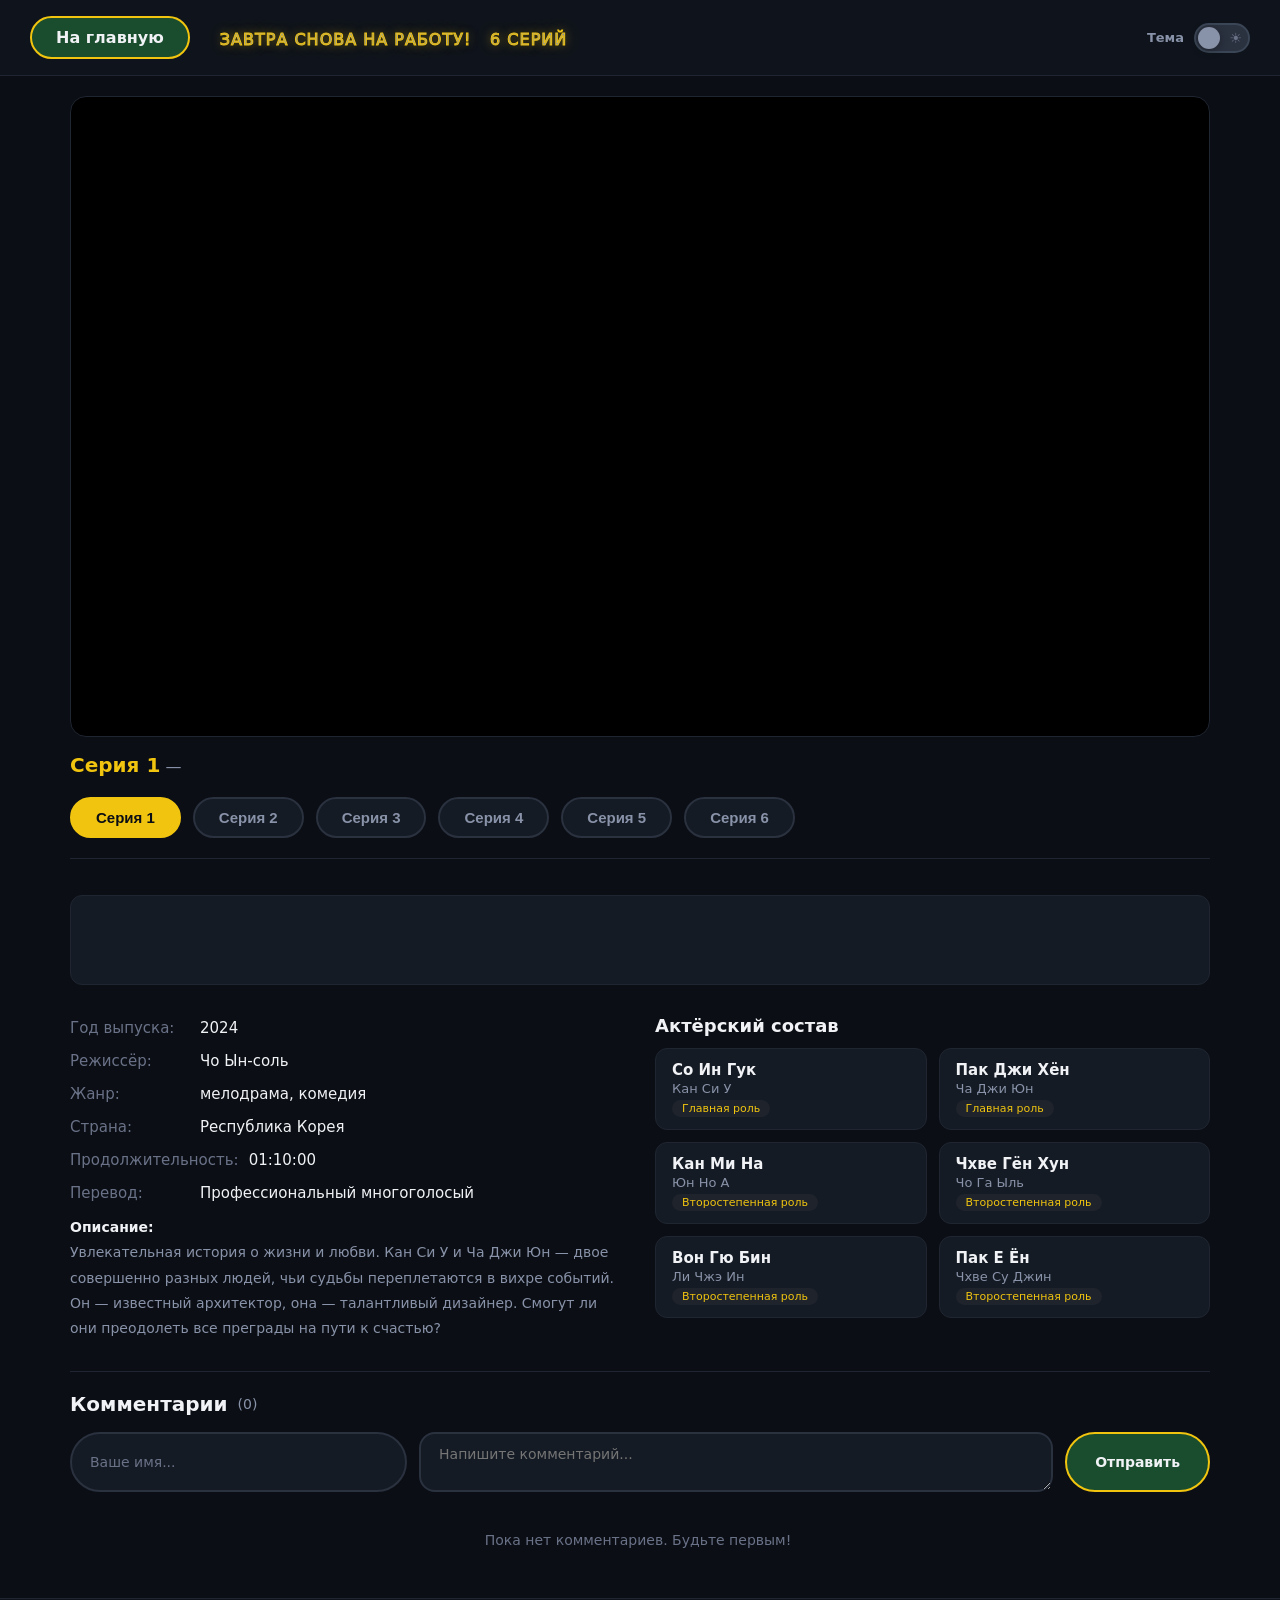
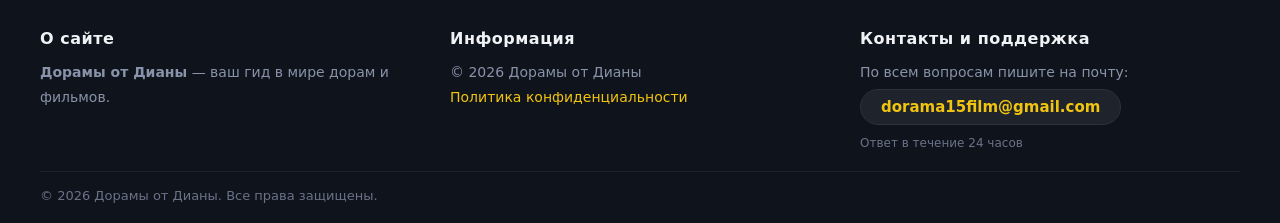
==== commit 98d3747f: "Update index.html" ====
--- a/index.html
+++ b/index.html
@@ -6,10 +6,12 @@
     <title>Смотреть дораму</title>
     <link rel="icon" href="Log.png" type="image/png">
     
+    <!-- ===== КОД ЗАГРУЗЧИКА РСЯ ===== -->
     <script>
         window.yaContextCb = window.yaContextCb || [];
     </script>
     <script src="https://yandex.ru/ads/system/context.js" async></script>
+    <!-- ===== КОНЕЦ КОДА ЗАГРУЗЧИКА ===== -->
     
     <style>
         * { margin: 0; padding: 0; box-sizing: border-box; }
@@ -273,6 +275,7 @@
             color: #0b0e14;
         }
 
+        /* ===== РЕКЛАМНЫЙ БАННЕР ===== */
         .ad-banner {
             margin: 16px 0 20px;
             min-height: 90px;
@@ -595,10 +598,21 @@
             transition: background 0.3s ease, color 0.3s ease, border-color 0.3s ease;
         }
 
-        .toast.success { border-color: #2ecc71; }
-        .toast.error { border-color: #e74c3c; }
-        .toast.info { border-color: var(--accent-color); }
-        .toast .toast-icon { font-size: 20px; }
+        .toast.success {
+            border-color: #2ecc71;
+        }
+
+        .toast.error {
+            border-color: #e74c3c;
+        }
+
+        .toast.info {
+            border-color: var(--accent-color);
+        }
+
+        .toast .toast-icon {
+            font-size: 20px;
+        }
 
         @keyframes slideInRight {
             from { transform: translateX(100%); opacity: 0; }
@@ -615,6 +629,9 @@
             to { opacity: 1; transform: translateY(0); }
         }
 
+        /* ============================================================
+           ПОДВАЛ (FOOTER) С ПОДДЕРЖКОЙ
+           ============================================================ */
         .site-footer {
             width: 100%;
             background: var(--bg-header);
@@ -700,6 +717,22 @@
             font-family: system-ui, -apple-system, sans-serif;
             font-size: 13px;
             transition: color 0.3s ease;
+        }
+
+        .footer-bottom .social-links {
+            display: flex;
+            gap: 16px;
+        }
+
+        .footer-bottom .social-links a {
+            color: var(--text-muted);
+            font-size: 18px;
+            transition: 0.2s;
+            text-decoration: none;
+        }
+
+        .footer-bottom .social-links a:hover {
+            color: var(--accent-color);
         }
 
         @media (max-width: 768px) {
@@ -779,7 +812,9 @@
 
         <div class="episodes-list" id="episodesList"></div>
 
+        <!-- ===== РЕКЛАМНЫЙ БАННЕР ===== -->
         <div class="ad-banner">
+            <!-- Yandex.RTB R-A-19737404-1 -->
             <div id="yandex_rtb_R-A-19737404-1"></div>
             <script>
             window.yaContextCb.push(() => {
@@ -810,6 +845,9 @@
         </div>
     </main>
 
+    <!-- ============================================================
+    ПОДВАЛ (FOOTER) С ПОДДЕРЖКОЙ
+    ============================================================ -->
     <footer class="site-footer">
         <div class="footer-content">
             <div class="footer-column">
@@ -834,6 +872,9 @@
     </footer>
 
     <script>
+        // =====================================================
+        // ===== ТЕМА =====
+        // =====================================================
         const themeSwitch = document.getElementById('themeSwitch');
         let currentTheme = localStorage.getItem('theme') || 'dark';
 
@@ -851,13 +892,18 @@
 
         applyTheme(currentTheme);
 
+        // =====================================================
+        // ===== TOAST =====
+        // =====================================================
         function showToast(message, icon = '', type = 'info') {
             const container = document.getElementById('toastContainer') || createToastContainer();
             const toast = document.createElement('div');
             toast.className = `toast ${type}`;
             toast.innerHTML = `<span class="toast-icon">${icon}</span> ${message}`;
             container.appendChild(toast);
-            setTimeout(() => { if (toast.parentNode) toast.remove(); }, 3000);
+            setTimeout(() => {
+                if (toast.parentNode) toast.remove();
+            }, 3000);
         }
 
         function createToastContainer() {
@@ -868,145 +914,1083 @@
             return container;
         }
 
+        // =====================================================
+        // ===== ДАННЫЕ О ДОРАМАХ =====
+        // =====================================================
         const DRAMAS = {
-            drama1: { name: 'Завтра снова на работу!', episodes: 6, storageKey: 'lastDramaEpisode1',
-                info: { year: '2024', director: 'Чо Ын-соль', genre: 'мелодрама, комедия', country: 'Республика Корея',
-                    duration: '01:10:00', translation: 'Профессиональный многоголосый', plot: 'Увлекательная история о жизни и любви.',
-                    cast: [{ name: 'Со Ин Гук', role: 'Кан Си У', tag: 'Главная роль' }, { name: 'Пак Джи Хён', role: 'Ча Джи Юн', tag: 'Главная роль' }] },
-                videos: { 1: 'https://vkvideo.ru/video_ext.php?oid=-240209939&id=456239017&hash=840fe3708e6631e2&hd=3', 2: 'https://vkvideo.ru/video_ext.php?oid=-240209939&id=456239018&hash=beca558dabab47be&hd=3', 3: 'https://vkvideo.ru/video_ext.php?oid=-240209939&id=456239019&hash=2d01bbbcca816411&hd=3', 4: 'https://vkvideo.ru/video_ext.php?oid=-240209939&id=456239020&hash=11e776e7ffbe1859&hd=3', 5: 'https://vkvideo.ru/video_ext.php?oid=-240209939&id=456239021&hash=3e2b94d232d22eef&hd=3', 6: 'https://vkvideo.ru/video_ext.php?oid=-240209939&id=456239022&hash=d2c59399f439985e&hd=3' } },
-            drama2: { name: 'Лазурная весна', episodes: 6, storageKey: 'lastDramaEpisode2',
-                info: { year: '2026', director: 'Чон Хон-су', genre: 'Мелодрама', country: 'Корея Южная',
-                    duration: '00:40:00', translation: 'Профессиональный многоголосый', plot: 'Говорят, море умеет слушать...',
-                    cast: [{ name: 'Ким Е-рим', role: 'Со Ан На', tag: 'Главная роль' }, { name: 'Кан Сан-джун', role: 'Юн Док Хён', tag: 'Главная роль' }] },
-                videos: { 1: 'https://vkvideo.ru/video_ext.php?oid=-240209939&id=456239023&hash=ed3dfe7f49737604&hd=3', 2: 'https://vkvideo.ru/video_ext.php?oid=-240209939&id=456239024&hash=53ba059fa9ecb049&hd=3', 3: 'https://vkvideo.ru/video_ext.php?oid=-240209939&id=456239025&hash=65c706e3c5886f24&hd=3', 4: 'https://vkvideo.ru/video_ext.php?oid=-240209939&id=456239026&hash=679f21016c9672ec&hd=3', 5: 'https://vkvideo.ru/video_ext.php?oid=-240209939&id=456239027&hash=340f22a92d15b7b6&hd=3', 6: 'https://vkvideo.ru/video_ext.php?oid=-240209939&id=456239028&hash=77eede5363ac751f&hd=3' } },
-            drama3: { name: 'Абсолютная величина любви', episodes: 16, storageKey: 'lastDramaEpisode3',
-                info: { year: '2026', director: 'Тхэ Гон Ли', genre: 'мелодрама, комедия', country: 'Корея Южная',
-                    duration: '00:59:00', translation: 'Профессиональный многоголосый', plot: 'Днём — серая мышка за последней партой...',
-                    cast: [{ name: 'Ким Хян-ги', role: 'Е И-джу', tag: 'Главная роль' }, { name: 'Ким Джэ-хён', role: 'Ким Джи-сок', tag: 'Главная роль' }] },
-                videos: { 1: 'https://vkvideo.ru/video_ext.php?oid=-240209939&id=456239297&hash=dd2d99a5808e32a9&hd=3', 2: 'https://vkvideo.ru/video_ext.php?oid=-240209939&id=456239296&hash=e62ee5fc8d8db95f&hd=3', 3: 'https://vkvideo.ru/video_ext.php?oid=-240209939&id=456239295&hash=044384bbef31db70&hd=3', 4: 'https://vkvideo.ru/video_ext.php?oid=-240209939&id=456239294&hash=334e1184391d27ed&hd=3', 5: 'https://vkvideo.ru/video_ext.php?oid=-240209939&id=456239293&hash=f34b8498639dc8d9&hd=3', 6: 'https://vkvideo.ru/video_ext.php?oid=-240209939&id=456239292&hash=e59cb4a625178c48&hd=3', 7: 'https://vkvideo.ru/video_ext.php?oid=-240209939&id=456239291&hash=f5d646fc68f478b7&hd=3', 8: 'https://vkvideo.ru/video_ext.php?oid=-240209939&id=456239290&hash=a1d36f4fbc9167a7&hd=3', 9: 'https://vkvideo.ru/video_ext.php?oid=-240209939&id=456239289&hash=4d7a5f0585c14cb5&hd=3', 10: 'https://vkvideo.ru/video_ext.php?oid=-240209939&id=456239288&hash=34e7f66ce7e39822&hd=3', 11: 'https://vkvideo.ru/video_ext.php?oid=-240209939&id=456239287&hash=0348766c4701d3ba&hd=3', 12: 'https://vkvideo.ru/video_ext.php?oid=-240209939&id=456239286&hash=2f8f6c793392ffa1&hd=3', 13: 'https://vkvideo.ru/video_ext.php?oid=-240209939&id=456239285&hash=38362495087480fc&hd=3', 14: 'https://vkvideo.ru/video_ext.php?oid=-240209939&id=456239284&hash=9258f67dcfe6e63d&hd=3', 15: 'https://vkvideo.ru/video_ext.php?oid=-240209939&id=456239283&hash=61e719ffbafcc26e&hd=3', 16: 'https://vkvideo.ru/video_ext.php?oid=-240209939&id=456239282&hash=f0c1d2451e2205ee&hd=3' } },
-            drama4: { name: 'Атхит - это я', episodes: 6, storageKey: 'lastDramaEpisode4',
-                info: { year: '2022', director: 'Bhandit Thongdee, Simon Kessler', genre: 'комедия, романтика', country: 'Таиланд',
-                    duration: '00:44:00', translation: 'Озвучка, Субтитры', plot: 'Сун работает сборщиком долгов...',
-                    cast: [{ name: 'Nop Panut Guntachai', role: 'Атхит', tag: 'Главная роль' }, { name: 'Prem Warut', role: 'Сун', tag: 'Главная роль' }] },
-                videos: { 1: 'https://vkvideo.ru/video_ext.php?oid=-240209939&id=456239043&hash=db6392efde51ba6e&hd=3', 2: 'https://vkvideo.ru/video_ext.php?oid=-240209939&id=456239044&hash=5d903d8bf8d1f639&hd=3', 3: 'https://vkvideo.ru/video_ext.php?oid=-240209939&id=456239045&hash=d6ca323f6bf9b4a0&hd=3', 4: 'https://vkvideo.ru/video_ext.php?oid=-240209939&id=456239046&hash=71c8095d7d9d13f6&hd=3', 5: 'https://vkvideo.ru/video_ext.php?oid=-240209939&id=456239047&hash=b4099cd95d47ae91&hd=3', 6: 'https://vkvideo.ru/video_ext.php?oid=-240209939&id=456239048&hash=d9466f01ce9b0a00&hd=3' } },
-            drama5: { name: 'Бойфренд по запросу', episodes: 10, storageKey: 'lastDramaEpisode5',
-                info: { year: '2026', director: 'Ким Джон Щик', genre: 'Комедия, мелодрама', country: 'Южная Корея',
-                    duration: '00:55:00', translation: 'Профессиональный многоголосый', plot: 'Со Ми Рэ живёт работой...',
-                    cast: [{ name: 'Ким Джи Су', role: '', tag: 'Главная роль' }, { name: 'Со Ин Гук', role: '', tag: 'Главная роль' }] },
-                videos: { 1: 'https://vkvideo.ru/video_ext.php?oid=-240209939&id=456239049&hash=4e7aaaca66866200&hd=3', 2: 'https://vkvideo.ru/video_ext.php?oid=-240209939&id=456239050&hash=dbd8261600e7dfa1&hd=3', 3: 'https://vkvideo.ru/video_ext.php?oid=-240209939&id=456239051&hash=3d4e0c05d04ba423&hd=3', 4: 'https://vkvideo.ru/video_ext.php?oid=-240209939&id=456239052&hash=026b075dcff2723a&hd=3', 5: 'https://vkvideo.ru/video_ext.php?oid=-240209939&id=456239053&hash=bb79c2e519e5998b&hd=3', 6: 'https://vkvideo.ru/video_ext.php?oid=-240209939&id=456239054&hash=adb71c60c01a909b&hd=3', 7: 'https://vkvideo.ru/video_ext.php?oid=-240209939&id=456239055&hash=a8b1c91faf8e4d6d&hd=3', 8: 'https://vkvideo.ru/video_ext.php?oid=-240209939&id=456239056&hash=ae681bfa74c82000&hd=3', 9: 'https://vkvideo.ru/video_ext.php?oid=-240209939&id=456239057&hash=d45cd0f0e6bd26cc&hd=3', 10: 'https://vkvideo.ru/video_ext.php?oid=-240209939&id=456239058&hash=4cd0477c2a8825b2&hd=3' } },
-            drama6: { name: 'Жена принца XXI века', episodes: 12, storageKey: 'lastDramaEpisode6',
-                info: { year: '2026', director: 'Пак Джун Хва', genre: 'мелодрама', country: 'Корея Южная',
-                    duration: '01:14:00', translation: 'Профессиональный многоголосый', plot: 'Корея, которой не существует...',
-                    cast: [{ name: 'АйЮ', role: 'Сон Хи Джу', tag: 'Главная роль' }, { name: 'Пён Усок', role: 'Принц Ли Ан', tag: 'Главная роль' }] },
-                videos: { 1: 'https://vkvideo.ru/video_ext.php?oid=-240209939&id=456239059&hash=cf794ae56194b893&hd=3', 2: 'https://vkvideo.ru/video_ext.php?oid=-240209939&id=456239060&hash=517ef06fbbb2a94d&hd=3', 3: 'https://vkvideo.ru/video_ext.php?oid=-240209939&id=456239061&hash=c1c648c29808d79a&hd=3', 4: 'https://vkvideo.ru/video_ext.php?oid=-240209939&id=456239062&hash=2941691fb6a25f9b&hd=3', 5: 'https://vkvideo.ru/video_ext.php?oid=-240209939&id=456239063&hash=fa830f1199d7af85&hd=3', 6: 'https://vkvideo.ru/video_ext.php?oid=-240209939&id=456239064&hash=b31279f9d43ad9bf&hd=3', 7: 'https://vkvideo.ru/video_ext.php?oid=-240209939&id=456239065&hash=3c05bbca0e069421&hd=3', 8: 'https://vkvideo.ru/video_ext.php?oid=-240209939&id=456239066&hash=2846faf658879e6f&hd=3', 9: 'https://vkvideo.ru/video_ext.php?oid=-240209939&id=456239067&hash=4417a787b580f884&hd=3', 10: 'https://vkvideo.ru/video_ext.php?oid=-240209939&id=456239068&hash=0dbfd19d803b5e2a&hd=3', 11: 'https://vkvideo.ru/video_ext.php?oid=-240209939&id=456239069&hash=6d062085aa257253&hd=3', 12: 'https://vkvideo.ru/video_ext.php?oid=-240209939&id=456239070&hash=27d8c0f57c73886f&hd=3' } },
-            drama7: { name: 'Весенняя лихорадка', episodes: 12, storageKey: 'lastDramaEpisode7',
-                info: { year: '2026', director: 'Пак Вон-гук', genre: 'мелодрама, комедия', country: 'Корея Южная',
-                    duration: '01:02:00', translation: 'Профессиональный многоголосый', plot: 'Юн Бом сбегает из Сеула...',
-                    cast: [{ name: 'Ан Бо-хён', role: 'Сон Джэ Гю', tag: 'Главная роль' }, { name: 'Ли Джу-бин', role: 'Юн Бом', tag: 'Главная роль' }] },
-                videos: { 1: 'https://vkvideo.ru/video_ext.php?oid=-240209939&id=456239071&hash=1f27835192750df2&hd=3', 2: 'https://vkvideo.ru/video_ext.php?oid=-240209939&id=456239072&hash=9ac2444293c24df6&hd=3', 3: 'https://vkvideo.ru/video_ext.php?oid=-240209939&id=456239073&hash=9cb8d6c3b2c8f1ac&hd=3', 4: 'https://vkvideo.ru/video_ext.php?oid=-240209939&id=456239074&hash=712bd3006b17af03&hd=3', 5: 'https://vkvideo.ru/video_ext.php?oid=-240209939&id=456239075&hash=0f62c59adfbd0afb&hd=3', 6: 'https://vkvideo.ru/video_ext.php?oid=-240209939&id=456239076&hash=520bda7a0e46d32a&hd=3', 7: 'https://vkvideo.ru/video_ext.php?oid=-240209939&id=456239077&hash=27ec0c95a3875f59&hd=3', 8: 'https://vkvideo.ru/video_ext.php?oid=-240209939&id=456239078&hash=bce2a19f662241a1&hd=3', 9: 'https://vkvideo.ru/video_ext.php?oid=-240209939&id=456239079&hash=1cd418e8791d48ea&hd=3', 10: 'https://vkvideo.ru/video_ext.php?oid=-240209939&id=456239080&hash=a742725e8e4fcc74&hd=3', 11: 'https://vkvideo.ru/video_ext.php?oid=-240209939&id=456239081&hash=1bf6f0ba4249601b&hd=3', 12: 'https://vkvideo.ru/video_ext.php?oid=-240209939&id=456239082&hash=60863793b7acf836&hd=3' } },
-            drama8: { name: 'Босс компании «Тайфун»', episodes: 16, storageKey: 'lastDramaEpisode8',
-                info: { year: '2025', director: 'Ли На-джон', genre: 'Драма, семейный', country: 'Корея Южная',
-                    duration: '01:17:00', translation: 'Профессиональный многоголосый', plot: '1997 год. Южная Корея...',
-                    cast: [{ name: 'Ли Джун-хо', role: 'Кан Тхэ-пун', tag: 'Главная роль' }, { name: 'Ким Мин-ха', role: 'О Ми-сук', tag: 'Главная роль' }] },
-                videos: { 1: 'https://vkvideo.ru/video_ext.php?oid=-240209939&id=456239098&hash=df1b685200f0eccf&hd=3', 2: 'https://vkvideo.ru/video_ext.php?oid=-240209939&id=456239097&hash=4d88fe8c0df2f486&hd=3', 3: 'https://vkvideo.ru/video_ext.php?oid=-240209939&id=456239096&hash=11342c59a1841e02&hd=3', 4: 'https://vkvideo.ru/video_ext.php?oid=-240209939&id=456239095&hash=47030ae0c2488b65&hd=3', 5: 'https://vkvideo.ru/video_ext.php?oid=-240209939&id=456239094&hash=af96406ed60002be&hd=3', 6: 'https://vkvideo.ru/video_ext.php?oid=-240209939&id=456239093&hash=38d542511f7eab5c&hd=3', 7: 'https://vkvideo.ru/video_ext.php?oid=-240209939&id=456239092&hash=32425b259717ff32&hd=3', 8: 'https://vkvideo.ru/video_ext.php?oid=-240209939&id=456239091&hash=0bd0e7e8b6f12a20&hd=3', 9: 'https://vkvideo.ru/video_ext.php?oid=-240209939&id=456239090&hash=f71ebf5a1647b087&hd=3', 10: 'https://vkvideo.ru/video_ext.php?oid=-240209939&id=456239089&hash=28caf8979d1e9b8a&hd=3', 11: 'https://vkvideo.ru/video_ext.php?oid=-240209939&id=456239088&hash=a8d66aa6156e00df&hd=3', 12: 'https://vkvideo.ru/video_ext.php?oid=-240209939&id=456239087&hash=f33be513208a2258&hd=3', 13: 'https://vkvideo.ru/video_ext.php?oid=-240209939&id=456239086&hash=791c3f2ebef9fd62&hd=3', 14: 'https://vkvideo.ru/video_ext.php?oid=-240209939&id=456239085&hash=730c620b365533ef&hd=3', 15: 'https://vkvideo.ru/video_ext.php?oid=-240209939&id=456239084&hash=7797ba5269d7c3a9&hd=3', 16: 'https://vkvideo.ru/video_ext.php?oid=-240209939&id=456239083&hash=bd27462a88e0354c&hd=3' } },
-            drama9: { name: 'Все твои желания исполнятся', episodes: 13, storageKey: 'lastDramaEpisode9',
-                info: { year: '2025', director: 'Бён Хон Ли (II), Гиль Хо Ан', genre: 'комедия, мелодрама, фэнтези', country: 'Корея Южная',
-                    duration: '00:55:00', translation: 'Любительский многоголосый', plot: 'Га Ён разучилась мечтать...',
-                    cast: [{ name: 'Су Чжи Пэ', role: 'Га Ён', tag: 'Главная роль' }, { name: 'У Бин Ким', role: 'Джинн', tag: 'Главная роль' }] },
-                videos: { 1: 'https://vkvideo.ru/video_ext.php?oid=-240209939&id=456239111&hash=63a2d406a8ca07b0&hd=3', 2: 'https://vkvideo.ru/video_ext.php?oid=-240209939&id=456239110&hash=f65f4abbfaafbebf&hd=3', 3: 'https://vkvideo.ru/video_ext.php?oid=-240209939&id=456239109&hash=29dcc9316a0a909e&hd=3', 4: 'https://vkvideo.ru/video_ext.php?oid=-240209939&id=456239108&hash=4775ba3ec3da169d&hd=3', 5: 'https://vkvideo.ru/video_ext.php?oid=-240209939&id=456239107&hash=6858f75c0e5a034b&hd=3', 6: 'https://vkvideo.ru/video_ext.php?oid=-240209939&id=456239106&hash=0decc27f536f9f4c&hd=3', 7: 'https://vkvideo.ru/video_ext.php?oid=-240209939&id=456239105&hash=aef458729453cba8&hd=3', 8: 'https://vkvideo.ru/video_ext.php?oid=-240209939&id=456239104&hash=4ed9086fa70c0184&hd=3', 9: 'https://vkvideo.ru/video_ext.php?oid=-240209939&id=456239103&hash=33fb485fe4a81512&hd=3', 10: 'https://vkvideo.ru/video_ext.php?oid=-240209939&id=456239102&hash=024e831dcc26c254&hd=3', 11: 'https://vkvideo.ru/video_ext.php?oid=-240209939&id=456239101&hash=3ba69a009ef2af1b&hd=3', 12: 'https://vkvideo.ru/video_ext.php?oid=-240209939&id=456239100&hash=112512a5175f23e2&hd=3', 13: 'https://vkvideo.ru/video_ext.php?oid=-240209939&id=456239099&hash=6cabc9bafeaebb9c&hd=3' } },
-            drama10: { name: 'Полярная звезда', episodes: 9, storageKey: 'lastDramaEpisode10',
-                info: { year: '2025', director: 'Ким Хи-вон, Хо Мён-хэн', genre: 'триллер, мелодрама, боевик', country: 'Корея Южная',
-                    duration: '00:53:00', translation: 'Профессиональный многоголосый', plot: 'Мун Джу когда-то была звездой...',
-                    cast: [{ name: 'Чон Джи-хён', role: 'Мун Джу', tag: 'Главная роль' }, { name: 'Кан Дон-вон', role: 'Сан Хо', tag: 'Главная роль' }] },
-                videos: { 1: 'https://vkvideo.ru/video_ext.php?oid=-240209939&id=456239120&hash=604e64827658a72f&hd=3', 2: 'https://vkvideo.ru/video_ext.php?oid=-240209939&id=456239119&hash=4efd10671d12457f&hd=3', 3: 'https://vkvideo.ru/video_ext.php?oid=-240209939&id=456239118&hash=bd3bece607ff33e2&hd=3', 4: 'https://vkvideo.ru/video_ext.php?oid=-240209939&id=456239117&hash=64ae719ce8ccade0&hd=3', 5: 'https://vkvideo.ru/video_ext.php?oid=-240209939&id=456239116&hash=725331502342480e&hd=3', 6: 'https://vkvideo.ru/video_ext.php?oid=-240209939&id=456239115&hash=d61b544d36ac21d5&hd=3', 7: 'https://vkvideo.ru/video_ext.php?oid=-240209939&id=456239114&hash=c59f61a202933590&hd=3', 8: 'https://vkvideo.ru/video_ext.php?oid=-240209939&id=456239113&hash=402a5b7b87a76da0&hd=3', 9: 'https://vkvideo.ru/video_ext.php?oid=-240209939&id=456239112&hash=c19a0446c984a05c&hd=3' } },
-            drama11: { name: 'В погоне за нефритом', episodes: 40, storageKey: 'lastDramaEpisode11',
-                info: { year: '2026', director: 'Цзэн Цинцзе', genre: 'драма, мелодрама', country: 'Китай',
-                    duration: '00:46:50', translation: 'Любительский многоголосый', plot: 'Метель — штука безжалостная...',
-                    cast: [{ name: 'Линхэ Чжан', role: 'Се Чжэн', tag: 'Главная роль' }, { name: 'Сивэй Тянь', role: 'Фань Чанъюй', tag: 'Главная роль' }] },
-                videos: { 1: 'https://vkvideo.ru/video_ext.php?oid=-240209939&id=456239160&hash=34596f811349a58e&hd=3', 2: 'https://vkvideo.ru/video_ext.php?oid=-240209939&id=456239159&hash=0fa98229b3f94b94&hd=3', 3: 'https://vkvideo.ru/video_ext.php?oid=-240209939&id=456239158&hash=5f60cbc66b11491d&hd=3', 4: 'https://vkvideo.ru/video_ext.php?oid=-240209939&id=456239157&hash=d1d38f41d2b94fa4&hd=3', 5: 'https://vkvideo.ru/video_ext.php?oid=-240209939&id=456239156&hash=ebb1681442b9e9b7&hd=3', 6: 'https://vkvideo.ru/video_ext.php?oid=-240209939&id=456239155&hash=d74a25dc20e37ec6&hd=3', 7: 'https://vkvideo.ru/video_ext.php?oid=-240209939&id=456239154&hash=cf5aeeb1b6bae68d&hd=3', 8: 'https://vkvideo.ru/video_ext.php?oid=-240209939&id=456239153&hash=1ae9ac1d2cb6ba05&hd=3', 9: 'https://vkvideo.ru/video_ext.php?oid=-240209939&id=456239152&hash=932b376e262f7402&hd=3', 10: 'https://vkvideo.ru/video_ext.php?oid=-240209939&id=456239151&hash=7dcc4b027eb43e71&hd=3', 11: 'https://vkvideo.ru/video_ext.php?oid=-240209939&id=456239150&hash=25b5b5ffdb8271dd&hd=3', 12: 'https://vkvideo.ru/video_ext.php?oid=-240209939&id=456239149&hash=6fb7729549252b7c&hd=3', 13: 'https://vkvideo.ru/video_ext.php?oid=-240209939&id=456239148&hash=f3fd93cad70b1a6e&hd=3', 14: 'https://vkvideo.ru/video_ext.php?oid=-240209939&id=456239147&hash=530ea69a63e1831e&hd=3', 15: 'https://vkvideo.ru/video_ext.php?oid=-240209939&id=456239146&hash=eebca4ebf6b62fde&hd=3', 16: 'https://vkvideo.ru/video_ext.php?oid=-240209939&id=456239145&hash=17dd00c213be2bf6&hd=3', 17: 'https://vkvideo.ru/video_ext.php?oid=-240209939&id=456239144&hash=d68661c3a1595db9&hd=3', 18: 'https://vkvideo.ru/video_ext.php?oid=-240209939&id=456239143&hash=4cb1766816ca7a4f&hd=3', 19: 'https://vkvideo.ru/video_ext.php?oid=-240209939&id=456239142&hash=5e92cc90fcbc6327&hd=3', 20: 'https://vkvideo.ru/video_ext.php?oid=-240209939&id=456239141&hash=57921e4f12480d98&hd=3', 21: 'https://vkvideo.ru/video_ext.php?oid=-240209939&id=456239140&hash=968fec4dced4f1a9&hd=3', 22: 'https://vkvideo.ru/video_ext.php?oid=-240209939&id=456239139&hash=012d03a9b54145f8&hd=3', 23: 'https://vkvideo.ru/video_ext.php?oid=-240209939&id=456239138&hash=91d103d19b4477af&hd=3', 24: 'https://vkvideo.ru/video_ext.php?oid=-240209939&id=456239137&hash=76b701000890b67f&hd=3', 25: 'https://vkvideo.ru/video_ext.php?oid=-240209939&id=456239136&hash=90eff1d5012b6ee5&hd=3', 26: 'https://vkvideo.ru/video_ext.php?oid=-240209939&id=456239135&hash=508cae78e24bbc1f&hd=3', 27: 'https://vkvideo.ru/video_ext.php?oid=-240209939&id=456239134&hash=683e8b652c5acefd&hd=3', 28: 'https://vkvideo.ru/video_ext.php?oid=-240209939&id=456239133&hash=6989972d98324171&hd=3', 29: 'https://vkvideo.ru/video_ext.php?oid=-240209939&id=456239132&hash=b30a8d6ac675b28e&hd=3', 30: 'https://vkvideo.ru/video_ext.php?oid=-240209939&id=456239131&hash=a9733722ed3df2d6&hd=3', 31: 'https://vkvideo.ru/video_ext.php?oid=-240209939&id=456239130&hash=31833418f8fd2086&hd=3', 32: 'https://vkvideo.ru/video_ext.php?oid=-240209939&id=456239129&hash=2f857a5833e32bb3&hd=3', 33: 'https://vkvideo.ru/video_ext.php?oid=-240209939&id=456239128&hash=52df095880ca580e&hd=3', 34: 'https://vkvideo.ru/video_ext.php?oid=-240209939&id=456239127&hash=5b2c3258db1e1478&hd=3', 35: 'https://vkvideo.ru/video_ext.php?oid=-240209939&id=456239126&hash=09a639a1bef94035&hd=3', 36: 'https://vkvideo.ru/video_ext.php?oid=-240209939&id=456239125&hash=4cab028527939cf9&hd=3', 37: 'https://vkvideo.ru/video_ext.php?oid=-240209939&id=456239124&hash=aa742ebf3974dee0&hd=3', 38: 'https://vkvideo.ru/video_ext.php?oid=-240209939&id=456239123&hash=212936b400bd3cce&hd=3', 39: 'https://vkvideo.ru/video_ext.php?oid=-240209939&id=456239122&hash=db635643f27791bc&hd=3', 40: 'https://vkvideo.ru/video_ext.php?oid=-240209939&id=456239121&hash=cf2cff84d1ec1195&hd=3' } },
-            drama12: { name: '50-летние профи', episodes: 12, storageKey: 'lastDramaEpisode12',
-                info: { year: '2026', director: 'Хан Донхва', genre: 'комедия, боевик, криминал', country: 'Корея Южная',
-                    duration: '01:10:00', translation: 'Профессиональный многоголосый', plot: 'Есть такая поговорка — покой нам только снится...',
-                    cast: [{ name: 'Син Хагюн', role: 'Чон Хомён', tag: 'Главная роль' }, { name: 'О Джонсэ', role: 'Бон', tag: 'Главная роль' }, { name: 'Хо Сонтхэ', role: 'Кан', tag: 'Главная роль' }] },
-                videos: { 1: 'https://vkvideo.ru/video_ext.php?oid=-240209939&id=456239172&hash=59462314b63a87b6&hd=3', 2: 'https://vkvideo.ru/video_ext.php?oid=-240209939&id=456239171&hash=cd53f1899d986897&hd=3', 3: 'https://vkvideo.ru/video_ext.php?oid=-240209939&id=456239170&hash=ac080867ab2fcb3d&hd=3', 4: 'https://vkvideo.ru/video_ext.php?oid=-240209939&id=456239169&hash=99bfa069a06b6c2a&hd=3', 5: 'https://vkvideo.ru/video_ext.php?oid=-240209939&id=456239168&hash=b22765bff05a9f26&hd=3', 6: 'https://vkvideo.ru/video_ext.php?oid=-240209939&id=456239167&hash=6f2bbd72bc1bd270&hd=3', 7: 'https://vkvideo.ru/video_ext.php?oid=-240209939&id=456239166&hash=256c35c158bd3ff0&hd=3', 8: 'https://vkvideo.ru/video_ext.php?oid=-240209939&id=456239165&hash=3df203b783a1f544&hd=3', 9: 'https://vkvideo.ru/video_ext.php?oid=-240209939&id=456239164&hash=81c5fcf3afb640e9&hd=3', 10: 'https://vkvideo.ru/video_ext.php?oid=-240209939&id=456239163&hash=82d4bec6d90fd598&hd=3', 11: 'https://vkvideo.ru/video_ext.php?oid=-240209939&id=456239162&hash=898497de0618b0b9&hd=3', 12: 'https://vkvideo.ru/video_ext.php?oid=-240209939&id=456239161&hash=995e9149fbb3df42&hd=3' } },
-            drama13: { name: 'Клетки эмпатии', episodes: 6, storageKey: 'lastDramaEpisode13',
-                info: { year: '2026', director: 'Ким Чхиль-бон', genre: 'Мелодрама, Фэнтези', country: 'Корея Южная',
-                    duration: '00:49:00', translation: 'Профессиональный многоголосый', plot: 'Бывают люди, которые чувствуют слишком много...',
-                    cast: [{ name: 'Ким Мён-су', role: 'Психолог', tag: 'Главная роль' }, { name: 'Кан Мин-а', role: 'Айдол', tag: 'Главная роль' }] },
-                videos: { 1: 'https://vkvideo.ru/video_ext.php?oid=-240209939&id=456239178&hash=b885d47ec7808444&hd=3', 2: 'https://vkvideo.ru/video_ext.php?oid=-240209939&id=456239177&hash=e3ac600fb1e3de4f&hd=3', 3: 'https://vkvideo.ru/video_ext.php?oid=-240209939&id=456239176&hash=5b4183f638f2ff34&hd=3', 4: 'https://vkvideo.ru/video_ext.php?oid=-240209939&id=456239175&hash=273d791b28c972b4&hd=3', 5: 'https://vkvideo.ru/video_ext.php?oid=-240209939&id=456239174&hash=a342f2ef83b4dd8e&hd=3', 6: 'https://vkvideo.ru/video_ext.php?oid=-240209939&id=456239173&hash=1549506a870806c6&hd=3' } },
-            drama14: { name: 'Вперёд, Кальмар!', episodes: 41, storageKey: 'lastDramaEpisode14',
-                info: { year: '2019', director: 'Чэнь Хунжу, Ли Цзинжун, Сян Сюйцзин, Джия Ли', genre: 'комедия, мелодрама, романтика, молодость, спорт', country: 'Китай',
-                    duration: '00:45:00', translation: 'Профессиональный многоголосый', plot: 'Бойкая студентка Тун Нянь...',
-                    cast: [{ name: 'Ян Цзы', role: 'Тун Нянь', tag: 'Главная роль' }, { name: 'Ли Сянь', role: 'Хань Шан Янь', tag: 'Главная роль' }] },
-                videos: { 1: 'https://vkvideo.ru/video_ext.php?oid=-240209939&id=456239179&hash=b88b377df6a1de6d&hd=3', 2: 'https://vkvideo.ru/video_ext.php?oid=-240209939&id=456239180&hash=ccb2380e2ec94681&hd=3', 3: 'https://vkvideo.ru/video_ext.php?oid=-240209939&id=456239181&hash=51d4d66728c2e16e&hd=3', 4: 'https://vkvideo.ru/video_ext.php?oid=-240209939&id=456239184&hash=f37f0633d467158e&hd=3', 5: 'https://vkvideo.ru/video_ext.php?oid=-240209939&id=456239229&hash=97e0eeedbedbb18d&hd=3', 6: 'https://vkvideo.ru/video_ext.php?oid=-240209939&id=456239230&hash=307da16d42f998cd&hd=3', 7: 'https://vkvideo.ru/video_ext.php?oid=-240209939&id=456239231&hash=6a99344f6715d277&hd=3', 8: 'https://vkvideo.ru/video_ext.php?oid=-240209939&id=456239232&hash=fdb7416e63c7ccde&hd=3', 9: 'https://vkvideo.ru/video_ext.php?oid=-240209939&id=456239233&hash=468508f50a5aaacc&hd=3', 10: 'https://vkvideo.ru/video_ext.php?oid=-240209939&id=456239234&hash=0796d10c1ab55176&hd=3', 11: 'https://vkvideo.ru/video_ext.php?oid=-240209939&id=456239235&hash=12250a29245c3cc5&hd=3', 12: 'https://vkvideo.ru/video_ext.php?oid=-240209939&id=456239236&hash=2435d95ddfcd8313&hd=3', 13: 'https://vkvideo.ru/video_ext.php?oid=-240209939&id=456239237&hash=44277080f2f83b7a&hd=3', 14: 'https://vkvideo.ru/video_ext.php?oid=-240209939&id=456239238&hash=6044d140ebefd1eb&hd=3', 15: 'https://vkvideo.ru/video_ext.php?oid=-240209939&id=456239239&hash=58c11057b3225dc7&hd=3', 16: 'https://vkvideo.ru/video_ext.php?oid=-240209939&id=456239240&hash=59b3d604074db5c9&hd=3', 17: 'https://vkvideo.ru/video_ext.php?oid=-240209939&id=456239241&hash=16be80e4f18a014a&hd=3', 18: 'https://vkvideo.ru/video_ext.php?oid=-240209939&id=456239242&hash=899b747645f4843e&hd=3', 19: 'https://vkvideo.ru/video_ext.php?oid=-240209939&id=456239243&hash=768f0ddb90b4e1a0&hd=3', 20: 'https://vkvideo.ru/video_ext.php?oid=-240209939&id=456239244&hash=12f787e44579c4c0&hd=3', 21: 'https://vkvideo.ru/video_ext.php?oid=-240209939&id=456239245&hash=398f8c6ff819fe3a&hd=3', 22: 'https://vkvideo.ru/video_ext.php?oid=-240209939&id=456239246&hash=df680205380ad5f3&hd=3', 23: 'https://vkvideo.ru/video_ext.php?oid=-240209939&id=456239247&hash=3285d538a8db56b6&hd=3', 24: 'https://vkvideo.ru/video_ext.php?oid=-240209939&id=456239248&hash=712f73828703e9a0&hd=3', 25: 'https://vkvideo.ru/video_ext.php?oid=-240209939&id=456239249&hash=9039cbd2b35d57e8&hd=3', 26: 'https://vkvideo.ru/video_ext.php?oid=-240209939&id=456239250&hash=ca0c8d99f354d338&hd=3', 27: 'https://vkvideo.ru/video_ext.php?oid=-240209939&id=456239251&hash=d638a856980def5d&hd=3', 28: 'https://vkvideo.ru/video_ext.php?oid=-240209939&id=456239252&hash=32f28b8dc03b15a5&hd=3', 29: 'https://vkvideo.ru/video_ext.php?oid=-240209939&id=456239253&hash=13f9eb50689caf30&hd=3', 30: 'https://vkvideo.ru/video_ext.php?oid=-240209939&id=456239254&hash=448c0ae2471878df&hd=3', 31: 'https://vkvideo.ru/video_ext.php?oid=-240209939&id=456239255&hash=a872f00f9ee2873c&hd=3', 32: 'https://vkvideo.ru/video_ext.php?oid=-240209939&id=456239256&hash=1533de598528d3c4&hd=3', 33: 'https://vkvideo.ru/video_ext.php?oid=-240209939&id=456239257&hash=07b545887353c25c&hd=3', 34: 'https://vkvideo.ru/video_ext.php?oid=-240209939&id=456239258&hash=6d30e0fee191c65f&hd=3', 35: 'https://vkvideo.ru/video_ext.php?oid=-240209939&id=456239259&hash=54221ad34b22ad7d&hd=3', 36: 'https://vkvideo.ru/video_ext.php?oid=-240209939&id=456239260&hash=2b3c472b66c7078a&hd=3', 37: 'https://vkvideo.ru/video_ext.php?oid=-240209939&id=456239261&hash=4641d8b9f51850e4&hd=3', 38: 'https://vkvideo.ru/video_ext.php?oid=-240209939&id=456239262&hash=06cd1f574b8e8dad&hd=3', 39: 'https://vkvideo.ru/video_ext.php?oid=-240209939&id=456239263&hash=46e9786d3fa68b21&hd=3', 40: 'https://vkvideo.ru/video_ext.php?oid=-240209939&id=456239264&hash=b979c844759c4885&hd=3', 41: 'https://vkvideo.ru/video_ext.php?oid=-240209939&id=456239265&hash=724b2c5ee4c89247&hd=3' } },
-            drama15: { name: 'Борьба в прямом эфире', episodes: 6, storageKey: 'lastDramaEpisode15',
-                info: { year: '2026', director: 'Хидэки Такэути', genre: 'Триллер, Драма, Боевик', country: 'Япония',
-                    duration: '00:45:00', translation: 'Профессиональный многоголосый', plot: 'Камера трясётся в руках...',
-                    cast: [{ name: 'Одзи Судзука', role: 'Кота Симура', tag: 'Главная роль' }] },
-                videos: { 1: 'https://vkvideo.ru/video_ext.php?oid=-240209939&id=456239271&hash=441df6f243599195&hd=3', 2: 'https://vkvideo.ru/video_ext.php?oid=-240209939&id=456239270&hash=ea1989da6fbed6e2&hd=3', 3: 'https://vkvideo.ru/video_ext.php?oid=-240209939&id=456239269&hash=93fd0e144f99c09b&hd=3', 4: 'https://vkvideo.ru/video_ext.php?oid=-240209939&id=456239268&hash=dd648a3b2efabc85&hd=3', 5: 'https://vkvideo.ru/video_ext.php?oid=-240209939&id=456239267&hash=00e78ac9ca370de6&hd=3', 6: 'https://vkvideo.ru/video_ext.php?oid=-240209939&id=456239266&hash=53734edc5b946baf&hd=3' } },
-            drama16: { name: 'Золотое место', episodes: 10, storageKey: 'lastDramaEpisode16',
-                info: { year: '2026', director: 'Сон Хун Ким', genre: 'криминал, триллер', country: 'Корея Южная',
-                    duration: '00:52:50', translation: 'Любительский двухголосый', plot: 'Ким Хи Джу умеет быть невидимкой...',
-                    cast: [{ name: 'Бо Ён Пак', role: 'Ким Хи Джу', tag: 'Главная роль' }] },
-                videos: { 1: 'https://vkvideo.ru/video_ext.php?oid=-240209939&id=456239281&hash=3740a5872ebc7fc8&hd=3', 2: 'https://vkvideo.ru/video_ext.php?oid=-240209939&id=456239280&hash=ad987b815cee9850&hd=3', 3: 'https://vkvideo.ru/video_ext.php?oid=-240209939&id=456239279&hash=8beaa29ee195e860&hd=3', 4: 'https://vkvideo.ru/video_ext.php?oid=-240209939&id=456239278&hash=58744bb6260cc309&hd=3', 5: 'https://vkvideo.ru/video_ext.php?oid=-240209939&id=456239277&hash=b3f89365715d196f&hd=3', 6: 'https://vkvideo.ru/video_ext.php?oid=-240209939&id=456239276&hash=ddb52a0ba8b8aed2&hd=3', 7: 'https://vkvideo.ru/video_ext.php?oid=-240209939&id=456239275&hash=aeda7a85d41b94d9&hd=3', 8: 'https://vkvideo.ru/video_ext.php?oid=-240209939&id=456239274&hash=3bc5cfa564b28601&hd=3', 9: 'https://vkvideo.ru/video_ext.php?oid=-240209939&id=456239273&hash=a0aa699e9d087af6&hd=3', 10: 'https://vkvideo.ru/video_ext.php?oid=-240209939&id=456239272&hash=9e735ac633368aba&hd=3' } },
-            drama17: { name: 'Судьба, поцелованная дождем', episodes: 30, storageKey: 'lastDramaEpisode17',
-                info: { year: '2025', director: 'Линь Цин', genre: 'Мелодрама', country: 'Китай',
-                    duration: '30 x 00:12:00', translation: 'Любительский многоголосый', plot: 'Шесть лет — это много или мало?...',
-                    cast: [{ name: 'Чэнь Фантун', role: '', tag: 'Главная роль' }, { name: 'Дай Гаочжэн', role: '', tag: 'Главная роль' }] },
-                videos: { 1: 'https://vkvideo.ru/video_ext.php?oid=-240209939&id=456239327&hash=f79e7372e5315240&hd=3', 2: 'https://vkvideo.ru/video_ext.php?oid=-240209939&id=456239326&hash=027e9b7e2906af65&hd=3', 3: 'https://vkvideo.ru/video_ext.php?oid=-240209939&id=456239325&hash=bb7d91345491cde0&hd=3', 4: 'https://vkvideo.ru/video_ext.php?oid=-240209939&id=456239324&hash=a7dc1955cb2a9036&hd=3', 5: 'https://vkvideo.ru/video_ext.php?oid=-240209939&id=456239323&hash=9ec327ac1cc1b512&hd=3', 6: 'https://vkvideo.ru/video_ext.php?oid=-240209939&id=456239322&hash=dfb982d3fb3e7439&hd=3', 7: 'https://vkvideo.ru/video_ext.php?oid=-240209939&id=456239321&hash=06cb2641ee0ce4a1&hd=3', 8: 'https://vkvideo.ru/video_ext.php?oid=-240209939&id=456239320&hash=03f04d2a6c5c4a5e&hd=3', 9: 'https://vkvideo.ru/video_ext.php?oid=-240209939&id=456239319&hash=0ff347c00fc3a5c1&hd=3', 10: 'https://vkvideo.ru/video_ext.php?oid=-240209939&id=456239318&hash=8ae13c506595ea81&hd=3', 11: 'https://vkvideo.ru/video_ext.php?oid=-240209939&id=456239317&hash=948e5b4d288e5356&hd=3', 12: 'https://vkvideo.ru/video_ext.php?oid=-240209939&id=456239316&hash=a778d69673b4e040&hd=3', 13: 'https://vkvideo.ru/video_ext.php?oid=-240209939&id=456239315&hash=63a4a4015c881820&hd=3', 14: 'https://vkvideo.ru/video_ext.php?oid=-240209939&id=456239314&hash=9a9f90346c9b5afe&hd=3', 15: 'https://vkvideo.ru/video_ext.php?oid=-240209939&id=456239313&hash=f10a211675c07ee2&hd=3', 16: 'https://vkvideo.ru/video_ext.php?oid=-240209939&id=456239312&hash=a1b5a73a4057c34b&hd=3', 17: 'https://vkvideo.ru/video_ext.php?oid=-240209939&id=456239311&hash=21114d2f62ff83d6&hd=3', 18: 'https://vkvideo.ru/video_ext.php?oid=-240209939&id=456239310&hash=728eef199359d931&hd=3', 19: 'https://vkvideo.ru/video_ext.php?oid=-240209939&id=456239309&hash=6e53044c3a2a6f2a&hd=3', 20: 'https://vkvideo.ru/video_ext.php?oid=-240209939&id=456239308&hash=3af47295731f6c13&hd=3', 21: 'https://vkvideo.ru/video_ext.php?oid=-240209939&id=456239307&hash=009b070d92aad8ee&hd=3', 22: 'https://vkvideo.ru/video_ext.php?oid=-240209939&id=456239306&hash=c6ea14a2c6717f1a&hd=3', 23: 'https://vkvideo.ru/video_ext.php?oid=-240209939&id=456239305&hash=bf4f163a27f7ac18&hd=3', 24: 'https://vkvideo.ru/video_ext.php?oid=-240209939&id=456239304&hash=5cee7e1e54bca68e&hd=3', 25: 'https://vkvideo.ru/video_ext.php?oid=-240209939&id=456239303&hash=a787e1da2c5b999e&hd=3', 26: 'https://vkvideo.ru/video_ext.php?oid=-240209939&id=456239302&hash=71027600622c5c52&hd=3', 27: 'https://vkvideo.ru/video_ext.php?oid=-240209939&id=456239301&hash=7deb4591013df90a&hd=3', 28: 'https://vkvideo.ru/video_ext.php?oid=-240209939&id=456239300&hash=fcb261ede4775bfc&hd=3', 29: 'https://vkvideo.ru/video_ext.php?oid=-240209939&id=456239299&hash=874aa12df55a0fa4&hd=3', 30: 'https://vkvideo.ru/video_ext.php?oid=-240209939&id=456239298&hash=9f81ad4e262a9c4b&hd=3' } },
-            drama18: { name: 'Ты мой герой', episodes: 40, storageKey: 'lastDramaEpisode18',
-                info: { year: '2024', director: 'Ли Цзянь, Чжан Ли', genre: 'Мелодрама, комедия, романтика', country: 'Китай',
-                    duration: '40 x 00:45:00', translation: 'Профессиональный многоголосый', plot: 'История о настоящей любви...',
-                    cast: [{ name: 'Сун Цзянь', role: 'Чжан И', tag: 'Главная роль' }, { name: 'Ли Цинь', role: 'Хэ Хуань', tag: 'Главная роль' }] },
-                videos: { 1: 'https://vkvideo.ru/video_ext.php?oid=-240209939&id=456239328&hash=3ab205472c363031&hd=3', 2: 'https://vkvideo.ru/video_ext.php?oid=-240209939&id=456239329&hash=d9a28eea56eb2da0&hd=3', 3: 'https://vkvideo.ru/video_ext.php?oid=-240209939&id=456239330&hash=dfbb49bf7e1230a0&hd=3', 4: 'https://vkvideo.ru/video_ext.php?oid=-240209939&id=456239331&hash=69f2f178b665c1b1&hd=3', 5: 'https://vkvideo.ru/video_ext.php?oid=-240209939&id=456239332&hash=c57cbf2cd0abf804&hd=3', 6: 'https://vkvideo.ru/video_ext.php?oid=-240209939&id=456239333&hash=6d1fead04aaac50e&hd=3', 7: 'https://vkvideo.ru/video_ext.php?oid=-240209939&id=456239334&hash=f272b0fe45c39474&hd=3', 8: 'https://vkvideo.ru/video_ext.php?oid=-240209939&id=456239335&hash=0afa535b53354490&hd=3', 9: 'https://vkvideo.ru/video_ext.php?oid=-240209939&id=456239336&hash=7fc7adbd838a00cc&hd=3', 10: 'https://vkvideo.ru/video_ext.php?oid=-240209939&id=456239337&hash=a30e686bf17b0195&hd=3', 11: 'https://vkvideo.ru/video_ext.php?oid=-240209939&id=456239338&hash=a1bdf0e5c35b8c7e&hd=3', 12: 'https://vkvideo.ru/video_ext.php?oid=-240209939&id=456239339&hash=66b17870694495e7&hd=3', 13: 'https://vkvideo.ru/video_ext.php?oid=-240209939&id=456239340&hash=b74e606d153c92c9&hd=3', 14: 'https://vkvideo.ru/video_ext.php?oid=-240209939&id=456239341&hash=ffc511b14383caf8&hd=3', 15: 'https://vkvideo.ru/video_ext.php?oid=-240209939&id=456239342&hash=b90ae3d478e6eb45&hd=3', 16: 'https://vkvideo.ru/video_ext.php?oid=-240209939&id=456239343&hash=e0873b3e9218aa36&hd=3', 17: 'https://vkvideo.ru/video_ext.php?oid=-240209939&id=456239344&hash=e7e4d09547af93de&hd=3', 18: 'https://vkvideo.ru/video_ext.php?oid=-240209939&id=456239345&hash=a14b74be3b96e798&hd=3', 19: 'https://vkvideo.ru/video_ext.php?oid=-240209939&id=456239346&hash=a6ade5ffc8f7925f&hd=3', 20: 'https://vkvideo.ru/video_ext.php?oid=-240209939&id=456239347&hash=530674d17f4b0404&hd=3', 21: 'https://vkvideo.ru/video_ext.php?oid=-240209939&id=456239348&hash=a9f3a19a40eed688&hd=3', 22: 'https://vkvideo.ru/video_ext.php?oid=-240209939&id=456239349&hash=6ffe1672912815b7&hd=3', 23: 'https://vkvideo.ru/video_ext.php?oid=-240209939&id=456239350&hash=bfa8d7e20cabe9be&hd=3', 24: 'https://vkvideo.ru/video_ext.php?oid=-240209939&id=456239351&hash=c742df398acda591&hd=3', 25: 'https://vkvideo.ru/video_ext.php?oid=-240209939&id=456239352&hash=9a40d1ed577c9688&hd=3', 26: 'https://vkvideo.ru/video_ext.php?oid=-240209939&id=456239353&hash=14ffb801d2ccda28&hd=3', 27: 'https://vkvideo.ru/video_ext.php?oid=-240209939&id=456239354&hash=cad5cdf600a47568&hd=3', 28: 'https://vkvideo.ru/video_ext.php?oid=-240209939&id=456239355&hash=f81425273772d071&hd=3', 29: 'https://vkvideo.ru/video_ext.php?oid=-240209939&id=456239356&hash=c139ac45ccc52cac&hd=3', 30: 'https://vkvideo.ru/video_ext.php?oid=-240209939&id=456239357&hash=a4464d303ee50ed0&hd=3', 31: 'https://vkvideo.ru/video_ext.php?oid=-240209939&id=456239358&hash=b041b62377fbdae7&hd=3', 32: 'https://vkvideo.ru/video_ext.php?oid=-240209939&id=456239359&hash=c608489560caf391&hd=3', 33: 'https://vkvideo.ru/video_ext.php?oid=-240209939&id=456239360&hash=a6732ad9912e53ee&hd=3', 34: 'https://vkvideo.ru/video_ext.php?oid=-240209939&id=456239361&hash=f87dba362967b66a&hd=3', 35: 'https://vkvideo.ru/video_ext.php?oid=-240209939&id=456239362&hash=37c76918a5199910&hd=3', 36: 'https://vkvideo.ru/video_ext.php?oid=-240209939&id=456239363&hash=386f661ae805e4b8&hd=3', 37: 'https://vkvideo.ru/video_ext.php?oid=-240209939&id=456239364&hash=516df6fb4b8f1fdb&hd=3', 38: 'https://vkvideo.ru/video_ext.php?oid=-240209939&id=456239365&hash=2523e355ef9dd847&hd=3', 39: 'https://vkvideo.ru/video_ext.php?oid=-240209939&id=456239366&hash=d6457168e4b3c4ac&hd=3', 40: 'https://vkvideo.ru/video_ext.php?oid=-240209939&id=456239367&hash=40360227ffd5af73&hd=3' } },
-            drama19: { name: 'Профессионал-одиночка', episodes: 24, storageKey: 'lastDramaEpisode19',
-                info: { year: '2020', director: 'Линь Янь', genre: 'мелодрама, комедия, романтика', country: 'Китай',
-                    duration: '24 x 00:45:00', translation: 'Профессиональный многоголосый', plot: 'Сюжет разворачивается вокруг двух студентов...',
-                    cast: [{ name: 'Дэн Чаоюань', role: 'Цинь Шэнь', tag: 'Главная роль' }, { name: 'Ирене Сун', role: 'Юань Цянь', tag: 'Главная роль' }] },
-                videos: { 1: 'https://vkvideo.ru/video_ext.php?oid=-240209939&id=456239392&hash=6872adc48634c217&hd=3', 2: 'https://vkvideo.ru/video_ext.php?oid=-240209939&id=456239391&hash=c40270eacd933d2f&hd=3', 3: 'https://vkvideo.ru/video_ext.php?oid=-240209939&id=456239390&hash=ee8aa46a38e92629&hd=3', 4: 'https://vkvideo.ru/video_ext.php?oid=-240209939&id=456239389&hash=b5ca79a117f785d2&hd=3', 5: 'https://vkvideo.ru/video_ext.php?oid=-240209939&id=456239388&hash=a46af04c712fedaf&hd=3', 6: 'https://vkvideo.ru/video_ext.php?oid=-240209939&id=456239387&hash=b6b8b68d393f19f7&hd=3', 7: 'https://vkvideo.ru/video_ext.php?oid=-240209939&id=456239386&hash=f514a1acaac9b303&hd=3', 8: 'https://vkvideo.ru/video_ext.php?oid=-240209939&id=456239385&hash=dc2d0a7ce3929ba9&hd=3', 9: 'https://vkvideo.ru/video_ext.php?oid=-240209939&id=456239384&hash=f1bd522b476d87d6&hd=3', 10: 'https://vkvideo.ru/video_ext.php?oid=-240209939&id=456239383&hash=df9bcbf5fbe6b565&hd=3', 11: 'https://vkvideo.ru/video_ext.php?oid=-240209939&id=456239382&hash=b0adf36a1c53e60a&hd=3', 12: 'https://vkvideo.ru/video_ext.php?oid=-240209939&id=456239381&hash=ba48fb284fc8afd1&hd=3', 13: 'https://vkvideo.ru/video_ext.php?oid=-240209939&id=456239380&hash=238b6bf9e7872d1a&hd=3', 14: 'https://vkvideo.ru/video_ext.php?oid=-240209939&id=456239379&hash=e8cdfeb34c0ae8e4&hd=3', 15: 'https://vkvideo.ru/video_ext.php?oid=-240209939&id=456239378&hash=4f865be7fa00d48f&hd=3', 16: 'https://vkvideo.ru/video_ext.php?oid=-240209939&id=456239377&hash=8436a50f7a20a2d4&hd=3', 17: 'https://vkvideo.ru/video_ext.php?oid=-240209939&id=456239376&hash=210f534b27d0ce2a&hd=3', 18: 'https://vkvideo.ru/video_ext.php?oid=-240209939&id=456239375&hash=ffa46eabb7149d00&hd=3', 19: 'https://vkvideo.ru/video_ext.php?oid=-240209939&id=456239374&hash=acd5fa88cdf58a93&hd=3', 20: 'https://vkvideo.ru/video_ext.php?oid=-240209939&id=456239373&hash=7fe8b560a2674f9f&hd=3', 21: 'https://vkvideo.ru/video_ext.php?oid=-240209939&id=456239372&hash=21f44abea3daa1e8&hd=3', 22: 'https://vkvideo.ru/video_ext.php?oid=-240209939&id=456239371&hash=34ddcc9e9e1f4ec2&hd=3', 23: 'https://vkvideo.ru/video_ext.php?oid=-240209939&id=456239370&hash=0d76e0e74b2c65d9&hd=3', 24: 'https://vkvideo.ru/video_ext.php?oid=-240209939&id=456239369&hash=a9d13d6faa805cb4&hd=3' } },
-            drama20: { name: 'Жутко влюблённые', episodes: 12, storageKey: 'lastDramaEpisode20',
-                info: { year: '2026', director: 'Ли Минсу', genre: 'мелодрама, комедия, фэнтези, детектив', country: 'Корея Южная',
-                    duration: '01:10:30', translation: 'Проф. Многоголосый', plot: 'Есть люди, которым, кажется, судьба выдала все козыри разом...',
-                    cast: [{ name: 'Пак Ынбин', role: 'Чон Ён Ри', tag: 'Главная роль' }, { name: 'Ян Сэджон', role: 'Ма Ган Ук', tag: 'Главная роль' }] },
-                videos: { 1: 'https://vkvideo.ru/video_ext.php?oid=-240209939&id=456239398&hash=aae5463f099117c3&hd=3', 2: 'https://vkvideo.ru/video_ext.php?oid=-240209939&id=456239397&hash=c50470a2573170b8&hd=3', 3: 'https://vkvideo.ru/video_ext.php?oid=-240209939&id=456239396&hash=778fd1c5fca6f03b&hd=3', 4: 'https://vkvideo.ru/video_ext.php?oid=-240209939&id=456239395&hash=ae78b144c4f5a2d5&hd=3', 5: 'https://vkvideo.ru/video_ext.php?oid=-240209939&id=456239394&hash=df29b7819bfd84b8&hd=3', 6: 'https://vkvideo.ru/video_ext.php?oid=-240209939&id=456239393&hash=d712020f89634e18&hd=3', 7: 'https://vkvideo.ru/video_ext.php?oid=-240209939&id=456239434&hash=a5ca7c7abb56463c&hd=3', 8: 'https://vkvideo.ru/video_ext.php?oid=-240209939&id=456239438&hash=c79e7d7ce15844d7&hd=3', 9: 'https://vkvideo.ru/video_ext.php?oid=-240209939&id=456239493&hash=bb39881ca48245b5&hd=3', 10: 'https://vkvideo.ru/video_ext.php?oid=-240209939&id=456239496&hash=75edb76f51f6df9f&hd=3', 11: 'https://vkvideo.ru/video_ext.php?oid=-240209939&id=456239501&hash=4bd67385d0166e8c&hd=3', 12: 'https://vkvideo.ru/video_ext.php?oid=-240209939&id=456239502&hash=3bbf3bdfeb1bda02&hd=3' } },
-            drama21: { name: 'История леди Ок', episodes: 16, storageKey: 'lastDramaEpisode21',
-                info: { year: '2024', director: 'Чин Хёк', genre: 'драма', country: 'Корея Южная',
-                    duration: '16 x 01:23:00', translation: 'Профессиональный многоголосый', plot: 'Ок Тэ Ён — женщина, которая привыкла прятаться...',
-                    cast: [{ name: 'Син Сын Хван', role: 'Ок Тэ Ён', tag: 'Главная роль' }, { name: 'Чху Ён У', role: 'Чхон Сын Хи', tag: 'Главная роль' }] },
-                videos: { 1: 'https://vkvideo.ru/video_ext.php?oid=-240209939&id=456239433&hash=853b934e5f64047d&hd=3', 2: 'https://vkvideo.ru/video_ext.php?oid=-240209939&id=456239432&hash=fe0b12006047b0c2&hd=3', 3: 'https://vkvideo.ru/video_ext.php?oid=-240209939&id=456239431&hash=10102ff98c940d56&hd=3', 4: 'https://vkvideo.ru/video_ext.php?oid=-240209939&id=456239428&hash=419b78a4b78b0209&hd=3', 5: 'https://vkvideo.ru/video_ext.php?oid=-240209939&id=456239427&hash=4a82126caeb0ff2f&hd=3', 6: 'https://vkvideo.ru/video_ext.php?oid=-240209939&id=456239425&hash=93c9a57fb2863066&hd=3', 7: 'https://vkvideo.ru/video_ext.php?oid=-240209939&id=456239424&hash=79bf9851da6755a6&hd=3', 8: 'https://vkvideo.ru/video_ext.php?oid=-240209939&id=456239422&hash=70ef12da7efa7e79&hd=3', 9: 'https://vkvideo.ru/video_ext.php?oid=-240209939&id=456239421&hash=eb34a500bff993a1&hd=3', 10: 'https://vkvideo.ru/video_ext.php?oid=-240209939&id=456239418&hash=2e32e4e469b9bd11&hd=3', 11: 'https://vkvideo.ru/video_ext.php?oid=-240209939&id=456239417&hash=c83fb3cc567f2436&hd=3', 12: 'https://vkvideo.ru/video_ext.php?oid=-240209939&id=456239416&hash=edb43f235134d56b&hd=3', 13: 'https://vkvideo.ru/video_ext.php?oid=-240209939&id=456239415&hash=6928b7dae842dc04&hd=3', 14: 'https://vkvideo.ru/video_ext.php?oid=-240209939&id=456239414&hash=c79c0f83e89b7f4a&hd=3', 15: 'https://vkvideo.ru/video_ext.php?oid=-240209939&id=456239413&hash=8bb2a5332caf747e&hd=3', 16: 'https://vkvideo.ru/video_ext.php?oid=-240209939&id=456239412&hash=6d2c57db04fe4ef6&hd=3' } },
-            drama22: { name: 'Логическая ошибка', episodes: 8, storageKey: 'lastDramaEpisode22',
-                info: { year: '2025', director: 'Ким Хён Джун', genre: 'мелодрама, комедия, BL', country: 'Корея Южная',
-                    duration: '00:45:00', translation: 'Профессиональный многоголосый', plot: 'Студент факультета компьютерных наук Чу Сан У...',
-                    cast: [{ name: 'Чхэ Чжон Хёп', role: 'Чу Сан У', tag: 'Главная роль' }, { name: 'Пак Со Хам', role: 'Чан Чжэ Ён', tag: 'Главная роль' }] },
-                videos: { 1: 'https://vkvideo.ru/video_ext.php?oid=-240209939&id=456239447&hash=b96c5b37495d708d&hd=3', 2: 'https://vkvideo.ru/video_ext.php?oid=-240209939&id=456239446&hash=b2a8f45c0c1294fa&hd=3', 3: 'https://vkvideo.ru/video_ext.php?oid=-240209939&id=456239445&hash=9d076da21b86d7f2&hd=3', 4: 'https://vkvideo.ru/video_ext.php?oid=-240209939&id=456239444&hash=dc9a13eb595f96f6&hd=3', 5: 'https://vkvideo.ru/video_ext.php?oid=-240209939&id=456239443&hash=6b17bd93dadc8536&hd=3', 6: 'https://vkvideo.ru/video_ext.php?oid=-240209939&id=456239442&hash=0e195b45d7ccc030&hd=3', 7: 'https://vkvideo.ru/video_ext.php?oid=-240209939&id=456239441&hash=ad6109a470f50aa3&hd=3', 8: 'https://vkvideo.ru/video_ext.php?oid=-240209939&id=456239440&hash=fb7ec855973ff643&hd=4' } },
-            drama23: { name: 'Наша вселенная', episodes: 12, storageKey: 'lastDramaEpisode23',
-                info: { year: '2026', director: 'Ким Сын Хо', genre: 'мелодрама, комедия, семейный', country: 'Корея Южная',
-                    duration: '01:10:00', translation: 'Профессиональный многоголосый', plot: 'Сюжет строится вокруг двух родственников...',
-                    cast: [{ name: 'Пэ Ин Хёк', role: 'Сон Тхэ Хён', tag: 'Главная роль' }, { name: 'Но Чжон Ый', role: 'У Хён Джин', tag: 'Главная роль' }, { name: 'Пак Ю Хо', role: 'У Джу', tag: 'Главная роль' }] },
-                videos: { 1: 'https://vkvideo.ru/video_ext.php?oid=-240209939&id=456239492&hash=b4b174da0ad651f5&hd=3', 2: 'https://vkvideo.ru/video_ext.php?oid=-240209939&id=456239491&hash=8f39b19d6bd3107e&hd=3', 3: 'https://vkvideo.ru/video_ext.php?oid=-240209939&id=456239486&hash=6d6bde3843589cc3&hd=3', 4: 'https://vkvideo.ru/video_ext.php?oid=-240209939&id=456239483&hash=104549e8a87d097c&hd=3', 5: 'https://vkvideo.ru/video_ext.php?oid=-240209939&id=456239479&hash=87e426c75a308304&hd=4', 6: 'https://vkvideo.ru/video_ext.php?oid=-240209939&id=456239474&hash=52fabef4db2c4b11&hd=4', 7: 'https://vkvideo.ru/video_ext.php?oid=-240209939&id=456239470&hash=534b1d5a82791cde&hd=4', 8: 'https://vkvideo.ru/video_ext.php?oid=-240209939&id=456239468&hash=d668034870a27db2&hd=4', 9: 'https://vkvideo.ru/video_ext.php?oid=-240209939&id=456239464&hash=5423fb7b56501db3&hd=4', 10: 'https://vkvideo.ru/video_ext.php?oid=-240209939&id=456239460&hash=bbf20c81e4c53e62&hd=3', 11: 'https://vkvideo.ru/video_ext.php?oid=-240209939&id=456239457&hash=a52516ae5a65bc48&hd=3', 12: 'https://vkvideo.ru/video_ext.php?oid=-240209939&id=456239453&hash=55fd15967cef519b&hd=3' } },
-            drama24: { name: 'И вспыхнуло пламя', episodes: 10, storageKey: 'lastDramaEpisode24',
-                info: { year: '2024', director: 'Не указан', genre: 'мелодрама, драма, история', country: 'Китай',
-                    duration: '00:45:00', translation: 'Любительский многоголосый', plot: 'Шанхай двадцатых...',
-                    cast: [{ name: 'Чжан Линхэ', role: 'Мужская роль', tag: 'Главная роль' }, { name: 'Цзин Тянь', role: 'Женская роль', tag: 'Главная роль' }] },
-                videos: { 1: 'https://vkvideo.ru/video_ext.php?oid=-240209939&id=456239503&hash=e6442ebf5e21afa9&hd=3', 2: 'https://vkvideo.ru/video_ext.php?oid=-240209939&id=456239504&hash=642a99200c743d1f&hd=3', 3: 'https://vkvideo.ru/video_ext.php?oid=-240209939&id=456239505&hash=18910632e504c02d&hd=3', 4: 'https://vkvideo.ru/video_ext.php?oid=-240209939&id=456239506&hash=00bf0dd179141337&hd=3', 5: 'https://vkvideo.ru/video_ext.php?oid=-240209939&id=456239507&hash=6ff4d6b61da8f937&hd=3', 6: 'https://vkvideo.ru/video_ext.php?oid=-240209939&id=456239508&hash=6662574814d22b52&hd=3', 7: 'https://vkvideo.ru/video_ext.php?oid=-240209939&id=456239509&hash=219ad3e17adb3250&hd=3', 8: 'https://vkvideo.ru/video_ext.php?oid=-240209939&id=456239510&hash=45a210f6c75f2604&hd=3', 9: 'https://vkvideo.ru/video_ext.php?oid=-240209939&id=456239511&hash=4d6e5ac4a6859ab2&hd=3', 10: 'https://vkvideo.ru/video_ext.php?oid=-240209939&id=456239512&hash=2cee6d39c259920b&hd=3' } },
-            drama25: { name: 'Влюбиться', episodes: 24, storageKey: 'lastDramaEpisode25',
-                info: { year: '2024', director: 'Не указан', genre: 'мелодрама, комедия, романтика', country: 'Китай',
-                    duration: '00:45:00', translation: 'Любительский многоголосый', plot: 'Признаться в любви — то ещё испытание...',
-                    cast: [{ name: 'Ван Ибо', role: 'Гу Сюнь', tag: 'Главная роль' }, { name: 'Чжао Лиин', role: 'Юэ Цянь Лин', tag: 'Главная роль' }] },
-                videos: { 1: 'https://vkvideo.ru/video_ext.php?oid=-240209939&id=456239518&hash=d4c8b84dc93fb745&hd=3', 2: 'https://vkvideo.ru/video_ext.php?oid=-240209939&id=456239519&hash=c786c9640988c713&hd=3', 3: 'https://vkvideo.ru/video_ext.php?oid=-240209939&id=456239520&hash=8ed5e6acfae5c804&hd=3', 4: 'https://vkvideo.ru/video_ext.php?oid=-240209939&id=456239521&hash=61c7836a926162d6&hd=3', 5: 'https://vkvideo.ru/video_ext.php?oid=-240209939&id=456239522&hash=ca479947b46a4457&hd=3', 6: 'https://vkvideo.ru/video_ext.php?oid=-240209939&id=456239523&hash=ca475f16107886e2&hd=3', 7: 'https://vkvideo.ru/video_ext.php?oid=-240209939&id=456239524&hash=382e11aa34098f2b&hd=3', 8: 'https://vkvideo.ru/video_ext.php?oid=-240209939&id=456239525&hash=58a1cd24198b5ace&hd=3', 9: 'https://vkvideo.ru/video_ext.php?oid=-240209939&id=456239526&hash=d9f649759ecf3c57&hd=3', 10: 'https://vkvideo.ru/video_ext.php?oid=-240209939&id=456239527&hash=adb37591e5d7f5b7&hd=3', 11: 'https://vkvideo.ru/video_ext.php?oid=-240209939&id=456239528&hash=bbb0fa4f90b92d79&hd=3', 12: 'https://vkvideo.ru/video_ext.php?oid=-240209939&id=456239529&hash=2fd72a902171c133&hd=3', 13: 'https://vkvideo.ru/video_ext.php?oid=-240209939&id=456239530&hash=05817ad70dea92da&hd=3', 14: 'https://vkvideo.ru/video_ext.php?oid=-240209939&id=456239531&hash=0c80e7fb59f2d9e9&hd=3', 15: 'https://vkvideo.ru/video_ext.php?oid=-240209939&id=456239532&hash=47f08f5312ad979b&hd=3', 16: 'https://vkvideo.ru/video_ext.php?oid=-240209939&id=456239533&hash=22c3004cc22892a1&hd=3', 17: 'https://vkvideo.ru/video_ext.php?oid=-240209939&id=456239534&hash=47e7ab96b766b630&hd=3', 18: 'https://vkvideo.ru/video_ext.php?oid=-240209939&id=456239535&hash=421d55318478cb32&hd=3', 19: 'https://vkvideo.ru/video_ext.php?oid=-240209939&id=456239536&hash=da5b631784c5d18e&hd=3', 20: 'https://vkvideo.ru/video_ext.php?oid=-240209939&id=456239537&hash=1a6613a10126e5fd&hd=3', 21: 'https://vkvideo.ru/video_ext.php?oid=-240209939&id=456239538&hash=66f7942627164f92&hd=3', 22: 'https://vkvideo.ru/video_ext.php?oid=-240209939&id=456239539&hash=802caa287154db24&hd=3', 23: 'https://vkvideo.ru/video_ext.php?oid=-240209939&id=456239540&hash=b7c924e3503959e5&hd=3', 24: 'https://vkvideo.ru/video_ext.php?oid=-240209939&id=456239541&hash=9da0e7377cd420d2&hd=3' } },
-            drama26: { name: 'Название', episodes: 16, storageKey: 'lastDramaEpisode26',
-                info: { year: '2024', director: 'Не указан', genre: 'мелодрама, драма, военный', country: 'Корея Южная',
-                    duration: '00:50:00', translation: 'Профессиональный многоголосый', plot: 'Где-то на границе двух государств, в зоне условного перемирия, армейский врач и капитан спецназа сталкиваются нос к носу...',
-                    cast: [{ name: 'Ким Су Хён', role: 'Ю Си Джин', tag: 'Главная роль' }, { name: 'Сон Хе Гё', role: 'Юн Мён Чжу', tag: 'Главная роль' }] },
-                videos: { 1: 'https://vkvideo.ru/video_ext.php?oid=-240209939&id=456239542&hash=cece800c6c3a407b&hd=3', 2: 'https://vkvideo.ru/video_ext.php?oid=-240209939&id=456239543&hash=bdad0d9b74a27715&hd=3', 3: 'https://vkvideo.ru/video_ext.php?oid=-240209939&id=456239545&hash=01836091bf01beb9&hd=3', 4: 'https://vkvideo.ru/video_ext.php?oid=-240209939&id=456239545&hash=01836091bf01beb9&hd=3', 5: 'https://vkvideo.ru/video_ext.php?oid=-240209939&id=456239547&hash=9bd6edc26b0eac84&hd=3', 6: 'https://vkvideo.ru/video_ext.php?oid=-240209939&id=456239547&hash=9bd6edc26b0eac84&hd=3', 7: 'https://vkvideo.ru/video_ext.php?oid=-240209939&id=456239549&hash=d346f97e5096f795&hd=3', 8: 'https://vkvideo.ru/video_ext.php?oid=-240209939&id=456239550&hash=850656aac13539d0&hd=3', 9: 'https://vkvideo.ru/video_ext.php?oid=-240209939&id=456239551&hash=8ab079358a1bcf74&hd=3', 10: 'https://vkvideo.ru/video_ext.php?oid=-240209939&id=456239552&hash=0fa28caca14e812d&hd=3', 11: 'https://vkvideo.ru/video_ext.php?oid=-240209939&id=456239553&hash=451aab74124bf3b1&hd=3', 12: 'https://vkvideo.ru/video_ext.php?oid=-240209939&id=456239554&hash=4757caa9bccfac51&hd=3', 13: 'https://vkvideo.ru/video_ext.php?oid=-240209939&id=456239555&hash=b676d0ad51384b8d&hd=3', 14: 'https://vkvideo.ru/video_ext.php?oid=-240209939&id=456239556&hash=04502c20491b21f0&hd=3', 15: 'https://vkvideo.ru/video_ext.php?oid=-240209939&id=456239557&hash=77018346c9b81260&hd=3', 16: 'https://vkvideo.ru/video_ext.php?oid=-240209939&id=456239558&hash=f439095495d77221&hd=3' } }
+            // ===== ДОРАМА 1: Завтра снова на работу! =====
+            drama1: {
+                name: 'Завтра снова на работу!',
+                episodes: 6,
+                storageKey: 'lastDramaEpisode1',
+                info: {
+                    year: '2024',
+                    director: 'Чо Ын-соль',
+                    genre: 'мелодрама, комедия',
+                    country: 'Республика Корея',
+                    duration: '01:10:00',
+                    translation: 'Профессиональный многоголосый',
+                    plot: 'Увлекательная история о жизни и любви. Кан Си У и Ча Джи Юн — двое совершенно разных людей, чьи судьбы переплетаются в вихре событий. Он — известный архитектор, она — талантливый дизайнер. Смогут ли они преодолеть все преграды на пути к счастью?',
+                    cast: [
+                        { name: 'Со Ин Гук', role: 'Кан Си У', tag: 'Главная роль' },
+                        { name: 'Пак Джи Хён', role: 'Ча Джи Юн', tag: 'Главная роль' },
+                        { name: 'Кан Ми На', role: 'Юн Но А', tag: 'Второстепенная роль' },
+                        { name: 'Чхве Гён Хун', role: 'Чо Га Ыль', tag: 'Второстепенная роль' },
+                        { name: 'Вон Гю Бин', role: 'Ли Чжэ Ин', tag: 'Второстепенная роль' },
+                        { name: 'Пак Е Ён', role: 'Чхве Су Джин', tag: 'Второстепенная роль' }
+                    ]
+                },
+                videos: {
+                    1: 'https://vkvideo.ru/video_ext.php?oid=-240209939&id=456239017&hash=840fe3708e6631e2&hd=3',
+                    2: 'https://vkvideo.ru/video_ext.php?oid=-240209939&id=456239018&hash=beca558dabab47be&hd=3',
+                    3: 'https://vkvideo.ru/video_ext.php?oid=-240209939&id=456239019&hash=2d01bbbcca816411&hd=3',
+                    4: 'https://vkvideo.ru/video_ext.php?oid=-240209939&id=456239020&hash=11e776e7ffbe1859&hd=3',
+                    5: 'https://vkvideo.ru/video_ext.php?oid=-240209939&id=456239021&hash=3e2b94d232d22eef&hd=3',
+                    6: 'https://vkvideo.ru/video_ext.php?oid=-240209939&id=456239022&hash=d2c59399f439985e&hd=3'
+                }
+            },
+            // ===== ДОРАМА 2: Лазурная весна =====
+            drama2: {
+                name: 'Лазурная весна',
+                episodes: 6,
+                storageKey: 'lastDramaEpisode2',
+                info: {
+                    year: '2026',
+                    director: 'Чон Хон-су',
+                    genre: 'Мелодрама',
+                    country: 'Корея Южная',
+                    duration: '00:40:00',
+                    translation: 'Профессиональный многоголосый',
+                    plot: 'Говорят, море умеет слушать. Не отвечает, не осуждает — просто шумит, перекатывая гальку, и ждёт. Именно к нему и приходят двое, каждый со своим грузом, каждый — на последнем издыхании в той жизни, которую уже не в силах тащить дальше. Юн Док Хён давно перестал ждать чего-то от будущего. Прошлое прилипло к нему, как морская соль к коже — незаметно, намертво, и уже не смыть. Со Ан На когда-то бежала вперёд быстрее всех, но однажды упала — и не просто разбила колено. Разбилась вся жизнь, которую она строила. Теперь тревога стала её постоянным спутником, тихим и удушающим, как туман над водой ранним утром. Они встречаются в маленьком прибрежном посёлке, где время течёт иначе. Без суеты. Без дедлайнов. Здесь рыбаки чинят сети, пахнет водорослями и жареной рыбой, и кажется, что мир снаружи — это просто сон, который никак не хочет заканчиваться. Нырять без снаряжения — странный выбор для людей, которые едва держатся на поверхности. Но именно под водой что-то меняется. Там нет голосов, нет воспоминаний, нет страха перед завтрашним днём. Только холод, темнота и собственное сердцебиение. И — странным образом — покой.',
+                    cast: [
+                        { name: 'Ким Е-рим', role: 'Со Ан На', tag: 'Главная роль' },
+                        { name: 'Кан Сан-джун', role: 'Юн Док Хён', tag: 'Главная роль' },
+                        { name: 'Ко Джу-хи', role: 'Второстепенная роль', tag: '' },
+                        { name: 'Чон Хён-мин', role: 'Второстепенная роль', tag: '' }
+                    ]
+                },
+                videos: {
+                    1: 'https://vkvideo.ru/video_ext.php?oid=-240209939&id=456239023&hash=ed3dfe7f49737604&hd=3',
+                    2: 'https://vkvideo.ru/video_ext.php?oid=-240209939&id=456239024&hash=53ba059fa9ecb049&hd=3',
+                    3: 'https://vkvideo.ru/video_ext.php?oid=-240209939&id=456239025&hash=65c706e3c5886f24&hd=3',
+                    4: 'https://vkvideo.ru/video_ext.php?oid=-240209939&id=456239026&hash=679f21016c9672ec&hd=3',
+                    5: 'https://vkvideo.ru/video_ext.php?oid=-240209939&id=456239027&hash=340f22a92d15b7b6&hd=3',
+                    6: 'https://vkvideo.ru/video_ext.php?oid=-240209939&id=456239028&hash=77eede5363ac751f&hd=3'
+                }
+            },
+            // ===== ДОРАМА 3: Абсолютная величина любви =====
+            drama3: {
+                name: 'Абсолютная величина любви',
+                episodes: 16,
+                storageKey: 'lastDramaEpisode3',
+                info: {
+                    year: '2026',
+                    director: 'Тхэ Гон Ли',
+                    genre: 'мелодрама, комедия',
+                    country: 'Корея Южная',
+                    duration: '00:59:00',
+                    translation: 'Профессиональный многоголосый',
+                    plot: 'Днём — серая мышка за последней партой, та самая ученица, которую учителя путают с соседкой по парте. Ночью — автор бойких веб-романов, где слова льются куда смелее, чем в реальной жизни Е И-джу когда-либо получалось вести себя. Дома — мать с хваткой, не оставляющей пространства для своевольных решений. На бумаге же — свобода без границ. Вдохновением для нового хита становятся четверо молодых учителей, только-только переступивших порог школы: живые, настоящие, с разными голосами и разными взглядами. И вот тонкая грань между вымыслом и явью начинает плавиться, особенно когда в поле зрения попадает загадочный учитель математики — слишком спокойный, слишком наблюдательный, слишком похожий на героя из её собственных текстов. 16 серий нежной неловкости, первых румянцев и того особого корейского обаяния, когда комедия щекочет, а в следующую секунду внезапно сжимает сердце. Где кончается строка романа и начинается настоящее чувство — провести эту черту окажется куда сложнее, чем писать главы по ночам.',
+                    cast: [
+                        { name: 'Ким Хян-ги', role: 'Е И-джу', tag: 'Главная роль' },
+                        { name: 'Ким Джэ-хён', role: 'Ким Джи-сок', tag: 'Главная роль' },
+                        { name: 'Чха Хаг-ён', role: 'Чхве Су-мин', tag: '' },
+                        { name: 'Сон Джон-хёк', role: 'Ким Дон-гю', tag: '' }
+                    ]
+                },
+                videos: {
+                    1: 'https://vkvideo.ru/video_ext.php?oid=-240209939&id=456239297&hash=dd2d99a5808e32a9&hd=3',
+                    2: 'https://vkvideo.ru/video_ext.php?oid=-240209939&id=456239296&hash=e62ee5fc8d8db95f&hd=3',
+                    3: 'https://vkvideo.ru/video_ext.php?oid=-240209939&id=456239295&hash=044384bbef31db70&hd=3',
+                    4: 'https://vkvideo.ru/video_ext.php?oid=-240209939&id=456239294&hash=334e1184391d27ed&hd=3',
+                    5: 'https://vkvideo.ru/video_ext.php?oid=-240209939&id=456239293&hash=f34b8498639dc8d9&hd=3',
+                    6: 'https://vkvideo.ru/video_ext.php?oid=-240209939&id=456239292&hash=e59cb4a625178c48&hd=3',
+                    7: 'https://vkvideo.ru/video_ext.php?oid=-240209939&id=456239291&hash=f5d646fc68f478b7&hd=3',
+                    8: 'https://vkvideo.ru/video_ext.php?oid=-240209939&id=456239290&hash=a1d36f4fbc9167a7&hd=3',
+                    9: 'https://vkvideo.ru/video_ext.php?oid=-240209939&id=456239289&hash=4d7a5f0585c14cb5&hd=3',
+                    10: 'https://vkvideo.ru/video_ext.php?oid=-240209939&id=456239288&hash=34e7f66ce7e39822&hd=3',
+                    11: 'https://vkvideo.ru/video_ext.php?oid=-240209939&id=456239287&hash=0348766c4701d3ba&hd=3',
+                    12: 'https://vkvideo.ru/video_ext.php?oid=-240209939&id=456239286&hash=2f8f6c793392ffa1&hd=3',
+                    13: 'https://vkvideo.ru/video_ext.php?oid=-240209939&id=456239285&hash=38362495087480fc&hd=3',
+                    14: 'https://vkvideo.ru/video_ext.php?oid=-240209939&id=456239284&hash=9258f67dcfe6e63d&hd=3',
+                    15: 'https://vkvideo.ru/video_ext.php?oid=-240209939&id=456239283&hash=61e719ffbafcc26e&hd=3',
+                    16: 'https://vkvideo.ru/video_ext.php?oid=-240209939&id=456239282&hash=f0c1d2451e2205ee&hd=3'
+                }
+            },
+            // ===== ДОРАМА 4: Атхит - это я =====
+            drama4: {
+                name: 'Атхит - это я',
+                episodes: 6,
+                storageKey: 'lastDramaEpisode4',
+                info: {
+                    year: '2022',
+                    director: 'Bhandit Thongdee, Simon Kessler',
+                    genre: 'комедия, романтика',
+                    country: 'Таиланд',
+                    duration: '00:44:00',
+                    translation: 'Озвучка, Субтитры',
+                    plot: 'Сун работает сборщиком долгов, но его успех в этой роли оставляет желать лучшего. Он часто сталкивается с трудностями при попытках возврата денежных средств от должников. Ситуация усугубляется тем, что его отец, стоящий на грани банкротства, настоятельно требует от Суна возвращения долга с одного из клиентов, молодого человека по имени Атхит. Суну нужно как можно скорее найти способ эффективно разрешить эту задачу, чтобы избежать финансового коллапса своей семьи и сохранить деловую репутацию. Однако его обычные методы работают плохо — подход с прямым давлением и угрозами не приносит ожидаемых результатов. Необходимо, чтобы Сун пересмотрел свои методы и возможно нашел более гуманный и эффективный подход к взысканию задолженностей, чтобы добиться положительных изменений и успеха в своей работе.',
+                    cast: [
+                        { name: 'Nop Panut Guntachai', role: 'Атхит (Athit)', tag: 'Главная роль' },
+                        { name: 'Prem Warut Chawalitrujiwong', role: 'Сун (Sun)', tag: 'Главная роль' },
+                        { name: 'Parinya Angsanan', role: 'Мек (Mek)', tag: '' },
+                        { name: 'Papungkorn Sakunsong', role: 'Най (Nai)', tag: '' },
+                        { name: 'Nathas Tunjaroen', role: 'Манкон (Mangkorn)', tag: '' },
+                        { name: 'Weerapat Toemmaneerat', role: 'Тай (Thai)', tag: '' },
+                        { name: 'Tanawat Hudchaleelaha', role: 'Немо (Nemo)', tag: '' }
+                    ]
+                },
+                videos: {
+                    1: 'https://vkvideo.ru/video_ext.php?oid=-240209939&id=456239043&hash=db6392efde51ba6e&hd=3',
+                    2: 'https://vkvideo.ru/video_ext.php?oid=-240209939&id=456239044&hash=5d903d8bf8d1f639&hd=3',
+                    3: 'https://vkvideo.ru/video_ext.php?oid=-240209939&id=456239045&hash=d6ca323f6bf9b4a0&hd=3',
+                    4: 'https://vkvideo.ru/video_ext.php?oid=-240209939&id=456239046&hash=71c8095d7d9d13f6&hd=3',
+                    5: 'https://vkvideo.ru/video_ext.php?oid=-240209939&id=456239047&hash=b4099cd95d47ae91&hd=3',
+                    6: 'https://vkvideo.ru/video_ext.php?oid=-240209939&id=456239048&hash=d9466f01ce9b0a00&hd=3'
+                }
+            },
+            // ===== ДОРАМА 5: Бойфренд по запросу =====
+            drama5: {
+                name: 'Бойфренд по запросу',
+                episodes: 10,
+                storageKey: 'lastDramaEpisode5',
+                info: {
+                    year: '2026',
+                    director: 'Ким Джон Щик',
+                    genre: 'Комедия, мелодрама',
+                    country: 'Южная Корея',
+                    duration: '00:55:00',
+                    translation: 'Профессиональный многоголосый',
+                    plot: 'Со Ми Рэ живёт работой. Продюсер вебтунов — звучит круто, да? На деле это бесконечные дедлайны, капризные авторы и постоянное ощущение, что времени катастрофически не хватает ни на что. Романтика? Да она про неё даже думать забыла. Свидания, цветы, бабочки в животе — всё это кажется какой-то сказкой из манхвы, которую она сама редактирует. И тут ей подсовывают новое приложение. "Парень по подписке". Виртуальная реальность, идеальные парни на любой вкус — красавцы, умницы, романтики. Со Ми Рэ сначала скептически фыркает, но... любопытство берёт своё. Надевает шлем — и погружается. Там всё не по-настоящему, конечно. Но чувства? О, чувства очень даже настоящие. Сердце колотится, щёки горят, хочется улыбаться без причины. Она будто заново учится влюбляться. Параллельно в офисе её достаёт коллега Пак Кён Нам. Амбициозный, успешный, вечно всех переплюнуть пытается. Они постоянно спорят, соревнуются, огрызаются друг на друга. Но с недавних пор... споры перестали раздражать. Более того — работа вообще стала легче как-то. Неужели виртуальные свидания настолько меняют настроение? Вопрос назревает сам собой: где кончается фантазия и где начинается реальность? И что если самый идеальный парень давно рядом — просто ты его не замечала? А если Кён Нам знает о приложении больше, чем кажется? Если он тоже играет в эту игру — но по своим правилам?',
+                    cast: [
+                        { name: 'Ким Джи Су', role: '', tag: 'Главная роль' },
+                        { name: 'Со Ин Гук', role: '', tag: 'Главная роль' },
+                        { name: 'Рю Абель', role: '', tag: '' },
+                        { name: 'Ким Сон Чхоль', role: '', tag: '' },
+                        { name: 'Пак Чи-ху', role: '', tag: '' },
+                        { name: 'Кон Мин Чжон', role: '', tag: '' },
+                        { name: 'Ко Гю Пхиль', role: '', tag: '' },
+                        { name: 'Кан Мин У', role: '', tag: '' },
+                        { name: 'Сон Ха-На', role: '', tag: '' },
+                        { name: 'Ю Сон Хо', role: '', tag: '' },
+                        { name: 'Хё Рим Со', role: '', tag: '' },
+                        { name: 'Сон Хо Ён', role: '', tag: '' },
+                        { name: 'Хун Ли', role: '', tag: '' },
+                        { name: 'Ким А Ён', role: '', tag: '' },
+                        { name: 'Пак Хэ-лин', role: '', tag: '' },
+                        { name: 'Тинюй Лу', role: '', tag: '' }
+                    ]
+                },
+                videos: {
+                    1: 'https://vkvideo.ru/video_ext.php?oid=-240209939&id=456239049&hash=4e7aaaca66866200&hd=3',
+                    2: 'https://vkvideo.ru/video_ext.php?oid=-240209939&id=456239050&hash=dbd8261600e7dfa1&hd=3',
+                    3: 'https://vkvideo.ru/video_ext.php?oid=-240209939&id=456239051&hash=3d4e0c05d04ba423&hd=3',
+                    4: 'https://vkvideo.ru/video_ext.php?oid=-240209939&id=456239052&hash=026b075dcff2723a&hd=3',
+                    5: 'https://vkvideo.ru/video_ext.php?oid=-240209939&id=456239053&hash=bb79c2e519e5998b&hd=3',
+                    6: 'https://vkvideo.ru/video_ext.php?oid=-240209939&id=456239054&hash=adb71c60c01a909b&hd=3',
+                    7: 'https://vkvideo.ru/video_ext.php?oid=-240209939&id=456239055&hash=a8b1c91faf8e4d6d&hd=3',
+                    8: 'https://vkvideo.ru/video_ext.php?oid=-240209939&id=456239056&hash=ae681bfa74c82000&hd=3',
+                    9: 'https://vkvideo.ru/video_ext.php?oid=-240209939&id=456239057&hash=d45cd0f0e6bd26cc&hd=3',
+                    10: 'https://vkvideo.ru/video_ext.php?oid=-240209939&id=456239058&hash=4cd0477c2a8825b2&hd=3'
+                }
+            },
+            // ===== ДОРАМА 6: Жена принца XXI века =====
+            drama6: {
+                name: 'Жена принца XXI века',
+                episodes: 12,
+                storageKey: 'lastDramaEpisode6',
+                info: {
+                    year: '2026',
+                    director: 'Пак Джун Хва',
+                    genre: 'мелодрама',
+                    country: 'Корея Южная',
+                    duration: '01:14:00',
+                    translation: 'Профессиональный многоголосый',
+                    plot: 'Корея, которой не существует — и всё же она до боли узнаваема. Небоскрёбы, смартфоны, пробки на хайвеях, и где-то над всем этим — королевский дворец, живой и настоящий, с флагом, гвардией и протоколом на каждый чих. Монархия здесь — не музейный экспонат, а работающий механизм. Со своими правилами, своими жертвами и своими играми. Сон Хи Джу умеет многое. Острый ум, внешность, которая заставляет оборачиваться, воля — хоть гвозди забивай. Дочь влиятельного чеболя, казалось бы, у неё есть всё. Но одно маленькое "но" перечёркивает многое: она незаконнорождённая. В мире, где статус — это воздух, это звучит как приговор. Шёпот за спиной она слышит давно, научилась не вздрагивать. Но внутри — накопилось. Принц Ли Ан — второй сын. Не наследник, не символ, почти тень. Старший брат получил всё: внимание, привилегии, будущее. Ли Ан существует на периферии собственной семьи — и устал от этого так, что иногда хочется просто исчезнуть. Оказаться обычным человеком, хотя бы на один день. Их встреча — случайная, нелепая, немного неловкая — могла бы ничем не кончиться. Но судьба, она такая: редко спрашивает разрешения. Предложение, которое Хи Джу решается сделать, звучит холодно и по-деловому: фиктивный брак. Ей — защита и статус, ему — видимость реальной роли. Всё просто. Всё под контролем. Так обычно говорят в самом начале истории, которая потом выходит из-под контроля полностью.',
+                    cast: [
+                        { name: 'АйЮ', role: 'Сон Хи Джу', tag: 'Главная роль' },
+                        { name: 'Пён Усок', role: 'Принц Ли Ан', tag: 'Главная роль' },
+                        { name: 'Стив Санхён Но', role: '', tag: '' },
+                        { name: 'Гон Сын Ён', role: '', tag: '' },
+                        { name: 'Ю Су Бин', role: '', tag: '' },
+                        { name: 'Ли Ён', role: '', tag: '' },
+                        { name: 'Пак Джун Мён', role: '', tag: '' },
+                        { name: 'Пён Со Юн', role: '', tag: '' }
+                    ]
+                },
+                videos: {
+                    1: 'https://vkvideo.ru/video_ext.php?oid=-240209939&id=456239059&hash=cf794ae56194b893&hd=3',
+                    2: 'https://vkvideo.ru/video_ext.php?oid=-240209939&id=456239060&hash=517ef06fbbb2a94d&hd=3',
+                    3: 'https://vkvideo.ru/video_ext.php?oid=-240209939&id=456239061&hash=c1c648c29808d79a&hd=3',
+                    4: 'https://vkvideo.ru/video_ext.php?oid=-240209939&id=456239062&hash=2941691fb6a25f9b&hd=3',
+                    5: 'https://vkvideo.ru/video_ext.php?oid=-240209939&id=456239063&hash=fa830f1199d7af85&hd=3',
+                    6: 'https://vkvideo.ru/video_ext.php?oid=-240209939&id=456239064&hash=b31279f9d43ad9bf&hd=3',
+                    7: 'https://vkvideo.ru/video_ext.php?oid=-240209939&id=456239065&hash=3c05bbca0e069421&hd=3',
+                    8: 'https://vkvideo.ru/video_ext.php?oid=-240209939&id=456239066&hash=2846faf658879e6f&hd=3',
+                    9: 'https://vkvideo.ru/video_ext.php?oid=-240209939&id=456239067&hash=4417a787b580f884&hd=3',
+                    10: 'https://vkvideo.ru/video_ext.php?oid=-240209939&id=456239068&hash=0dbfd19d803b5e2a&hd=3',
+                    11: 'https://vkvideo.ru/video_ext.php?oid=-240209939&id=456239069&hash=6d062085aa257253&hd=3',
+                    12: 'https://vkvideo.ru/video_ext.php?oid=-240209939&id=456239070&hash=27d8c0f57c73886f&hd=3'
+                }
+            },
+            // ===== ДОРАМА 7: Весенняя лихорадка =====
+            drama7: {
+                name: 'Весенняя лихорадка',
+                episodes: 12,
+                storageKey: 'lastDramaEpisode7',
+                info: {
+                    year: '2026',
+                    director: 'Пак Вон-гук',
+                    genre: 'мелодрама, комедия',
+                    country: 'Корея Южная',
+                    duration: '01:02:00',
+                    translation: 'Профессиональный многоголосый',
+                    plot: 'Юн Бом сбегает из Сеула. Ну то есть официально она просто берёт перевод по обмену в маленький городишко Шинсу, работать учителем. Но по факту — да, сбегает, от чего-то что болит так сильно, что молчать об этом легче чем объяснять. Приезжает, а там всё как в провинции обычно бывает: все всех знают, сплетни разносятся быстрее интернета, и новенькая учительница из столицы — это событие года, считай. Поначалу Юн Бом держит дистанцию. Холодная, замкнутая, делает свою работу и всё. Пытается построить стену между собой и этим миром где все лезут с вопросами. А потом в её жизни появляется Сон Джэ Гю. Дядя одного из учеников, местная знаменитость, причём не самого положительного толка — связан с криминалом, решает вопросы по своему, грубовато так. Но парадокс в том, что за этой грубостью прячется что-то настоящее. Искреннее, что ли. Сначала их общение — чисто по школьным делам. Но Джэ-гю видит как местные начинают "прижимать" новенькую учительницу намёками, сплетнями, давлением. И начинает вмешиваться. А Юн Бом — она же независимая, ей эта защита не нужна вообще! Пытается границы выстроить, но обстоятельства заставляют их всё чаще пересекаться. Конфликты с родителями учеников, старые долги Джэ-гю, прошлое Юн Бом которое не отпускает... Постепенно между ними что то возникает. Не сразу понятно что именно, но точно больше чем просто знакомство. И теперь Юн Бом стоит перед выбором: продолжать прятаться в спокойной жизни или наконец разобраться со своим прошлым и впустить кого-то по-настоящему близко.',
+                    cast: [
+                        { name: 'Ан Бо-хён', role: 'Сон Джэ Гю', tag: 'Главная роль' },
+                        { name: 'Ли Джу-бин', role: 'Юн Бом', tag: 'Главная роль' },
+                        { name: 'Чха Со-вон', role: '', tag: '' },
+                        { name: 'Чо Джун-ён', role: '', tag: '' },
+                        { name: 'Ли Джэ-ин', role: '', tag: '' },
+                        { name: 'Чин Гён', role: '', tag: '' },
+                        { name: 'Пэ Джон-нам', role: '', tag: '' },
+                        { name: 'Ким Бён-чхун', role: '', tag: '' },
+                        { name: 'О Ман-сок', role: '', tag: '' },
+                        { name: 'Чон Ён-ги', role: '', tag: '' }
+                    ]
+                },
+                videos: {
+                    1: 'https://vkvideo.ru/video_ext.php?oid=-240209939&id=456239071&hash=1f27835192750df2&hd=3',
+                    2: 'https://vkvideo.ru/video_ext.php?oid=-240209939&id=456239072&hash=9ac2444293c24df6&hd=3',
+                    3: 'https://vkvideo.ru/video_ext.php?oid=-240209939&id=456239073&hash=9cb8d6c3b2c8f1ac&hd=3',
+                    4: 'https://vkvideo.ru/video_ext.php?oid=-240209939&id=456239074&hash=712bd3006b17af03&hd=3',
+                    5: 'https://vkvideo.ru/video_ext.php?oid=-240209939&id=456239075&hash=0f62c59adfbd0afb&hd=3',
+                    6: 'https://vkvideo.ru/video_ext.php?oid=-240209939&id=456239076&hash=520bda7a0e46d32a&hd=3',
+                    7: 'https://vkvideo.ru/video_ext.php?oid=-240209939&id=456239077&hash=27ec0c95a3875f59&hd=3',
+                    8: 'https://vkvideo.ru/video_ext.php?oid=-240209939&id=456239078&hash=bce2a19f662241a1&hd=3',
+                    9: 'https://vkvideo.ru/video_ext.php?oid=-240209939&id=456239079&hash=1cd418e8791d48ea&hd=3',
+                    10: 'https://vkvideo.ru/video_ext.php?oid=-240209939&id=456239080&hash=a742725e8e4fcc74&hd=3',
+                    11: 'https://vkvideo.ru/video_ext.php?oid=-240209939&id=456239081&hash=1bf6f0ba4249601b&hd=3',
+                    12: 'https://vkvideo.ru/video_ext.php?oid=-240209939&id=456239082&hash=60863793b7acf836&hd=3'
+                }
+            },
+            // ===== ДОРАМА 8: Босс компании «Тайфун» =====
+            drama8: {
+                name: 'Босс компании «Тайфун»',
+                episodes: 16,
+                storageKey: 'lastDramaEpisode8',
+                info: {
+                    year: '2025',
+                    director: 'Ли На-джон',
+                    genre: 'Драма, семейный',
+                    country: 'Корея Южная',
+                    duration: '01:17:00',
+                    translation: 'Профессиональный многоголосый',
+                    plot: '1997 год. Южная Корея. Азиатский финансовый кризис бьёт по стране, как цунами. Компании рушатся одна за другой, люди теряют всё. В престижном районе Апкучжон умирает основатель торговой фирмы «Тайфун» — человек, который создавал это дело с нуля. А его сын Кан Тхэ-пун (имя буквально значит «тайфун») всю жизнь был беззаботным наследником. Деньги, тусовки, никакой ответственности. И вот теперь — бац! — он вынужден возглавить компанию, которая на грани банкротства. Тхэ-пун садится в кресло генерального директора, но понятия не имеет, что делать. Он путает факс с телефоном, не знает, что такое просроченный платёж, усердно конспектирует на совещаниях, как первоклашка. Кредиторы требуют долги, поставщики разрывают контракты, сотрудники в панике. Особенно О Ми-сук из бухгалтерии — старшая дочь в бедной семье, которая годами тянет родных на себе. Для неё работа в «Тайфуне» — единственный источник дохода. И тут появляется этот неопытный босс со своими идеями? Но Тхэ-пун не сдаётся. Он меняет яркую одежду на строгий костюм и начинает учиться заново — с нуля, как отец когда-то. Предлагает рискованный план: искать клиентов среди мелких провинциальных магазинов, которых игнорируют большие корпорации. Стать посредником, помочь им выжить в кризис. Ми-сук, перфекционистка до мозга костей, видит в этом плане шанс. Она соглашается возглавить проект, хотя сомнения гложут изнутри. Команда раскалывается: Ми-сук уезжает по городам, сталкиваясь с отказами и недоверием. Тхэ-пун остаётся в Сеуле, ведёт переговоры с кредиторами... и узнаёт страшную правду: его отец заложил личное имущество ради бизнеса. Эта жертва меняет всё. Тхэ-пун понимает: «Тайфун» — это не просто компания. Это наследие, любовь, символ стихии, которая может как разрушить, так и очистить путь для нового начала. И если он не справится, всё рухнет окончательно.',
+                    cast: [
+                        { name: 'Ли Джун-хо', role: 'Кан Тхэ-пун', tag: 'Главная роль' },
+                        { name: 'Ким Мин-ха', role: 'О Ми-сук', tag: 'Главная роль' },
+                        { name: 'Сон Дон-иль', role: '', tag: '' },
+                        { name: 'Ким Джи-ён', role: '', tag: '' },
+                        { name: 'Ким Мин-сок', role: '', tag: '' },
+                        { name: 'Му Джин-сон', role: '', tag: '' },
+                        { name: 'Квон Хан-соль', role: '', tag: '' },
+                        { name: 'Ли Чхан-хун', role: '', tag: '' },
+                        { name: 'Ким Джэ-хва', role: '', tag: '' },
+                        { name: 'Ким Сон-иль', role: '', tag: '' }
+                    ]
+                },
+                videos: {
+                    1: 'https://vkvideo.ru/video_ext.php?oid=-240209939&id=456239098&hash=df1b685200f0eccf&hd=3',
+                    2: 'https://vkvideo.ru/video_ext.php?oid=-240209939&id=456239097&hash=4d88fe8c0df2f486&hd=3',
+                    3: 'https://vkvideo.ru/video_ext.php?oid=-240209939&id=456239096&hash=11342c59a1841e02&hd=3',
+                    4: 'https://vkvideo.ru/video_ext.php?oid=-240209939&id=456239095&hash=47030ae0c2488b65&hd=3',
+                    5: 'https://vkvideo.ru/video_ext.php?oid=-240209939&id=456239094&hash=af96406ed60002be&hd=3',
+                    6: 'https://vkvideo.ru/video_ext.php?oid=-240209939&id=456239093&hash=38d542511f7eab5c&hd=3',
+                    7: 'https://vkvideo.ru/video_ext.php?oid=-240209939&id=456239092&hash=32425b259717ff32&hd=3',
+                    8: 'https://vkvideo.ru/video_ext.php?oid=-240209939&id=456239091&hash=0bd0e7e8b6f12a20&hd=3',
+                    9: 'https://vkvideo.ru/video_ext.php?oid=-240209939&id=456239090&hash=f71ebf5a1647b087&hd=3',
+                    10: 'https://vkvideo.ru/video_ext.php?oid=-240209939&id=456239089&hash=28caf8979d1e9b8a&hd=3',
+                    11: 'https://vkvideo.ru/video_ext.php?oid=-240209939&id=456239088&hash=a8d66aa6156e00df&hd=3',
+                    12: 'https://vkvideo.ru/video_ext.php?oid=-240209939&id=456239087&hash=f33be513208a2258&hd=3',
+                    13: 'https://vkvideo.ru/video_ext.php?oid=-240209939&id=456239086&hash=791c3f2ebef9fd62&hd=3',
+                    14: 'https://vkvideo.ru/video_ext.php?oid=-240209939&id=456239085&hash=730c620b365533ef&hd=3',
+                    15: 'https://vkvideo.ru/video_ext.php?oid=-240209939&id=456239084&hash=7797ba5269d7c3a9&hd=3',
+                    16: 'https://vkvideo.ru/video_ext.php?oid=-240209939&id=456239083&hash=bd27462a88e0354c&hd=3'
+                }
+            },
+            // ===== ДОРАМА 9: Все твои желания исполнятся =====
+            drama9: {
+                name: 'Все твои желания исполнятся',
+                episodes: 13,
+                storageKey: 'lastDramaEpisode9',
+                info: {
+                    year: '2025',
+                    director: 'Бён Хон Ли (II), Гиль Хо Ан',
+                    genre: 'комедия, мелодрама, фэнтези',
+                    country: 'Корея Южная',
+                    duration: '00:55:00',
+                    translation: 'Любительский многоголосый',
+                    plot: 'Га Ён разучилась мечтать. Точнее, она и не умела толком. Чувства? Выражать эмоции? Зачем, если можно просто существовать, не высовываясь, не надеясь ни на что. Окружающая реальность приносит разочарования, так к чему тогда позитивное мышление и вся эта мишура про силу желаний? Но однажды случается чудо. Старинная лампа, пылившаяся где-то на антресолях, оказывается в её руках. И оттуда появляется... джинн. Настоящий, живой, эмоциональный до неприличия. Дух, который томился в заточении веками, изнывая от одиночества, жаждущий хоть какого-то общения. И вот судьба сводит его с девушкой, которая вообще не знает, чего хочет. Три желания. Классика жанра. Казалось бы, мечта любого человека — получить шанс изменить жизнь одним щелчком пальцев. Но Га Ён ошеломлена. Её мозг отказывается работать в категориях "хочу". Она отвыкла представлять себя счастливой, обладательницей чего-то ценного. Мечты стали чем-то абстрактным, недостижимым, бессмысленным. А джинн — навязчивый, неугомонный, яркий как фейерверк — не даёт ей покоя. Требует загадать желания, чтобы наконец освободиться из проклятой лампы. Но как загадать, если не знаешь, чего хочешь? Как поверить в возможность счастья, если годами убеждал себя, что это не для тебя? Наука утверждает: мозг не отличает реальность от воображения. Мечты могут влиять на жизнь, если их правильно использовать. Но грёзы — коварная штука, они не знают границ, а разочарование от несбывшихся надежд бьёт больнее любой реальной неудачи. Два существа — девушка, запершая себя в клетку равнодушия, и древний дух, переполненный эмоциями. Их встреча обещает быть взрывоопасной. Потому что иногда, чтобы исполнились желания, нужно сначала научиться их чувствовать. А это — самая сложная магия из всех возможных.',
+                    cast: [
+                        { name: 'Су Чжи Пэ', role: 'Га Ён', tag: 'Главная роль' },
+                        { name: 'У Бин Ким', role: 'Джинн', tag: 'Главная роль' },
+                        { name: 'Ын Джин Ан', role: '', tag: '' },
+                        { name: 'Стив Но', role: '', tag: '' },
+                        { name: 'Гю Пхиль Го', role: '', tag: '' },
+                        { name: 'Джу Ён Ли', role: '', tag: '' },
+                        { name: 'Ми Гён Ким', role: '', tag: '' },
+                        { name: 'Шин Э Шин', role: '', tag: '' },
+                        { name: 'Мён Син Пак', role: '', tag: '' },
+                        { name: 'Док Джу Ким', role: '', tag: '' },
+                        { name: 'Дон Ёп Го', role: '', tag: '' },
+                        { name: 'Дэниэл Хенни', role: '', tag: '' },
+                        { name: 'Чжи Хун Ким (I)', role: '', tag: '' },
+                        { name: 'Хё Кё Сон', role: '', tag: '' },
+                        { name: 'Му Сэн Ли', role: '', tag: '' }
+                    ]
+                },
+                videos: {
+                    1: 'https://vkvideo.ru/video_ext.php?oid=-240209939&id=456239111&hash=63a2d406a8ca07b0&hd=3',
+                    2: 'https://vkvideo.ru/video_ext.php?oid=-240209939&id=456239110&hash=f65f4abbfaafbebf&hd=3',
+                    3: 'https://vkvideo.ru/video_ext.php?oid=-240209939&id=456239109&hash=29dcc9316a0a909e&hd=3',
+                    4: 'https://vkvideo.ru/video_ext.php?oid=-240209939&id=456239108&hash=4775ba3ec3da169d&hd=3',
+                    5: 'https://vkvideo.ru/video_ext.php?oid=-240209939&id=456239107&hash=6858f75c0e5a034b&hd=3',
+                    6: 'https://vkvideo.ru/video_ext.php?oid=-240209939&id=456239106&hash=0decc27f536f9f4c&hd=3',
+                    7: 'https://vkvideo.ru/video_ext.php?oid=-240209939&id=456239105&hash=aef458729453cba8&hd=3',
+                    8: 'https://vkvideo.ru/video_ext.php?oid=-240209939&id=456239104&hash=4ed9086fa70c0184&hd=3',
+                    9: 'https://vkvideo.ru/video_ext.php?oid=-240209939&id=456239103&hash=33fb485fe4a81512&hd=3',
+                    10: 'https://vkvideo.ru/video_ext.php?oid=-240209939&id=456239102&hash=024e831dcc26c254&hd=3',
+                    11: 'https://vkvideo.ru/video_ext.php?oid=-240209939&id=456239101&hash=3ba69a009ef2af1b&hd=3',
+                    12: 'https://vkvideo.ru/video_ext.php?oid=-240209939&id=456239100&hash=112512a5175f23e2&hd=3',
+                    13: 'https://vkvideo.ru/video_ext.php?oid=-240209939&id=456239099&hash=6cabc9bafeaebb9c&hd=3'
+                }
+            },
+            // ===== ДОРАМА 10: Полярная звезда =====
+            drama10: {
+                name: 'Полярная звезда',
+                episodes: 9,
+                storageKey: 'lastDramaEpisode10',
+                info: {
+                    year: '2025',
+                    director: 'Ким Хи-вон, Хо Мён-хэн',
+                    genre: 'триллер, мелодрама, боевик',
+                    country: 'Корея Южная',
+                    duration: '00:53:00',
+                    translation: 'Профессиональный многоголосый',
+                    plot: 'Мун Джу когда-то была звездой дипломатического небосклона — умная, решительная, безупречная в каждом жесте и слове. Её уважали коллеги, ею гордилась страна. Казалось, ей по плечу любые международные переговоры и самые запутанные политические интриги. Но одно убийство способно разрушить даже самую блестящую карьеру. Влиятельный чиновник найден мёртвым, а все улики ведут в такие дебри, где дипломатический иммунитет не поможет. Между Севером и Югом разгорается игра, ставки в которой — человеческие жизни. В центре этого водоворота появляется Сан Хо — человек без прошлого, имени и, кажется, совести. Наёмник, который умеет решать проблемы радикально и бесшумно. Его руки помнят запах пороха, а глаза видели столько крови, что уже ничему не удивляются. Теперь Мун Джу и этот загадочный незнакомец должны работать в паре. Она — с её дипломатической мудростью, он — с его жестокими методами. Правда где-то рядом, но за неё придётся заплатить такую цену, которая может оказаться слишком высокой даже для закалённых в боях сердец.',
+                    cast: [
+                        { name: 'Чон Джи-хён', role: 'Мун Джу', tag: 'Главная роль' },
+                        { name: 'Кан Дон-вон', role: 'Сан Хо', tag: 'Главная роль' },
+                        { name: 'Джон Чо', role: '', tag: '' },
+                        { name: 'Ли Ми-сук', role: '', tag: '' },
+                        { name: 'Пак Хэ-джун', role: '', tag: '' },
+                        { name: 'Ким Хэ-сук', role: '', tag: '' },
+                        { name: 'О Джон-сэ', role: '', tag: '' },
+                        { name: 'Ли Сан-хи', role: '', tag: '' },
+                        { name: 'Чу Джон-хёк', role: '', tag: '' },
+                        { name: 'Вон Джи-ан', role: '', tag: '' }
+                    ]
+                },
+                videos: {
+                    1: 'https://vkvideo.ru/video_ext.php?oid=-240209939&id=456239120&hash=604e64827658a72f&hd=3',
+                    2: 'https://vkvideo.ru/video_ext.php?oid=-240209939&id=456239119&hash=4efd10671d12457f&hd=3',
+                    3: 'https://vkvideo.ru/video_ext.php?oid=-240209939&id=456239118&hash=bd3bece607ff33e2&hd=3',
+                    4: 'https://vkvideo.ru/video_ext.php?oid=-240209939&id=456239117&hash=64ae719ce8ccade0&hd=3',
+                    5: 'https://vkvideo.ru/video_ext.php?oid=-240209939&id=456239116&hash=725331502342480e&hd=3',
+                    6: 'https://vkvideo.ru/video_ext.php?oid=-240209939&id=456239115&hash=d61b544d36ac21d5&hd=3',
+                    7: 'https://vkvideo.ru/video_ext.php?oid=-240209939&id=456239114&hash=c59f61a202933590&hd=3',
+                    8: 'https://vkvideo.ru/video_ext.php?oid=-240209939&id=456239113&hash=402a5b7b87a76da0&hd=3',
+                    9: 'https://vkvideo.ru/video_ext.php?oid=-240209939&id=456239112&hash=c19a0446c984a05c&hd=3'
+                }
+            },
+            // ===== ДОРАМА 11: В погоне за нефритом =====
+            drama11: {
+                name: 'В погоне за нефритом',
+                episodes: 40,
+                storageKey: 'lastDramaEpisode11',
+                info: {
+                    year: '2026',
+                    director: 'Цзэн Цинцзе',
+                    genre: 'драма, мелодрама',
+                    country: 'Китай',
+                    duration: '00:46:50',
+                    translation: 'Любительский многоголосый',
+                    plot: 'Метель — штука безжалостная, заносит следы быстрее, чем успеваешь оглянуться. Именно в такую непогоду судьба сталкивает Фань Чанъюй, простую девушку из мясной лавки, с раненым, полузамёрзшим мужчиной у обочины. Пройти мимо она не смогла — то ли совесть не позволила, то ли что-то ещё, чему сама Чанъюй пока не может подобрать название. А зря бы прошла: перед ней, оказывается, не бродяга, а Се Чжэн, маркиз, чью семью недавно вырезали жестоко и без сожаления, и теперь он вынужден скрываться, точно загнанный зверь, от врагов, что не остановятся, пока не доведут дело до конца. Фань Чанъюй — не кисейная барышня, а женщина с крепкими руками и характером под стать: работа в мясной лавке закалила и тело, и волю. Родственники у неё, как назло, из тех, что готовы обобрать до нитки при первой возможности, поэтому, когда подворачивается шанс через фиктивный брак защититься от их посягательств и заодно спасти найденного незнакомца, героиня решается — без особых раздумий, на голом расчёте пополам с состраданием. Поначалу это чистая сделка: он получает укрытие, она — защиту от жадных родичей. Она понятия не имеет, что перед ней не какой-то безродный бедолага, а наследник знатного рода. Но, как это часто случается, фальшивые чувства начинают потихоньку прорастать чем-то настоящим, будто трава сквозь трещины в камне. Между двумя людьми, которых свело чистое совпадение, зарождается связь — сначала настороженная, потом всё более крепкая, и вот уже ни он, ни она не могут сказать наверняка, где кончается расчёт и начинается любовь. Только вот радоваться рано: как только чувства становятся явными, влюблённые оказываются в самом центре смертельно опасной игры. Тайны Се Чжэна нагоняют беду, и парочке приходится расстаться — не по своей воле, а чтобы просто выжить. Но Фань Чанъюй не из тех, кто смиряется с несправедливостью: она отправляется прямиком на поле боя, вооружённая ножом мясника вместо меча, и это не метафора, а буквальная деталь, ставшая символом всей истории. Ради любимого и ради справедливости она готова на многое, а рядом с ней — верные друзья, без которых такие бои не выигрывают. Постепенно линии судьбы вновь пересекаются: влюблённые встречаются посреди хаоса войны и вместе идут против общего врага, мечтая только об одном — вернуться домой, туда, где начиналась их история, ещё до всех этих метелей, интриг и крови.',
+                    cast: [
+                        { name: 'Линхэ Чжан', role: 'Се Чжэн', tag: 'Главная роль' },
+                        { name: 'Сивэй Тянь', role: 'Фань Чанъюй', tag: 'Главная роль' },
+                        { name: 'Ду Чунь', role: '', tag: '' },
+                        { name: 'Янь Икуань', role: '', tag: '' },
+                        { name: 'Лю Линь', role: '', tag: '' },
+                        { name: 'Ли Цин', role: '', tag: '' },
+                        { name: 'Юэ Ян', role: '', tag: '' },
+                        { name: 'Чжу Цзаньцзинь', role: '', tag: '' },
+                        { name: 'Ванг Джин Э尔', role: '', tag: '' },
+                        { name: 'Сноу Кун', role: '', tag: '' }
+                    ]
+                },
+                videos: {
+                    1: 'https://vkvideo.ru/video_ext.php?oid=-240209939&id=456239160&hash=34596f811349a58e&hd=3',
+                    2: 'https://vkvideo.ru/video_ext.php?oid=-240209939&id=456239159&hash=0fa98229b3f94b94&hd=3',
+                    3: 'https://vkvideo.ru/video_ext.php?oid=-240209939&id=456239158&hash=5f60cbc66b11491d&hd=3',
+                    4: 'https://vkvideo.ru/video_ext.php?oid=-240209939&id=456239157&hash=d1d38f41d2b94fa4&hd=3',
+                    5: 'https://vkvideo.ru/video_ext.php?oid=-240209939&id=456239156&hash=ebb1681442b9e9b7&hd=3',
+                    6: 'https://vkvideo.ru/video_ext.php?oid=-240209939&id=456239155&hash=d74a25dc20e37ec6&hd=3',
+                    7: 'https://vkvideo.ru/video_ext.php?oid=-240209939&id=456239154&hash=cf5aeeb1b6bae68d&hd=3',
+                    8: 'https://vkvideo.ru/video_ext.php?oid=-240209939&id=456239153&hash=1ae9ac1d2cb6ba05&hd=3',
+                    9: 'https://vkvideo.ru/video_ext.php?oid=-240209939&id=456239152&hash=932b376e262f7402&hd=3',
+                    10: 'https://vkvideo.ru/video_ext.php?oid=-240209939&id=456239151&hash=7dcc4b027eb43e71&hd=3',
+                    11: 'https://vkvideo.ru/video_ext.php?oid=-240209939&id=456239150&hash=25b5b5ffdb8271dd&hd=3',
+                    12: 'https://vkvideo.ru/video_ext.php?oid=-240209939&id=456239149&hash=6fb7729549252b7c&hd=3',
+                    13: 'https://vkvideo.ru/video_ext.php?oid=-240209939&id=456239148&hash=f3fd93cad70b1a6e&hd=3',
+                    14: 'https://vkvideo.ru/video_ext.php?oid=-240209939&id=456239147&hash=530ea69a63e1831e&hd=3',
+                    15: 'https://vkvideo.ru/video_ext.php?oid=-240209939&id=456239146&hash=eebca4ebf6b62fde&hd=3',
+                    16: 'https://vkvideo.ru/video_ext.php?oid=-240209939&id=456239145&hash=17dd00c213be2bf6&hd=3',
+                    17: 'https://vkvideo.ru/video_ext.php?oid=-240209939&id=456239144&hash=d68661c3a1595db9&hd=3',
+                    18: 'https://vkvideo.ru/video_ext.php?oid=-240209939&id=456239143&hash=4cb1766816ca7a4f&hd=3',
+                    19: 'https://vkvideo.ru/video_ext.php?oid=-240209939&id=456239142&hash=5e92cc90fcbc6327&hd=3',
+                    20: 'https://vkvideo.ru/video_ext.php?oid=-240209939&id=456239141&hash=57921e4f12480d98&hd=3',
+                    21: 'https://vkvideo.ru/video_ext.php?oid=-240209939&id=456239140&hash=968fec4dced4f1a9&hd=3',
+                    22: 'https://vkvideo.ru/video_ext.php?oid=-240209939&id=456239139&hash=012d03a9b54145f8&hd=3',
+                    23: 'https://vkvideo.ru/video_ext.php?oid=-240209939&id=456239138&hash=91d103d19b4477af&hd=3',
+                    24: 'https://vkvideo.ru/video_ext.php?oid=-240209939&id=456239137&hash=76b701000890b67f&hd=3',
+                    25: 'https://vkvideo.ru/video_ext.php?oid=-240209939&id=456239136&hash=90eff1d5012b6ee5&hd=3',
+                    26: 'https://vkvideo.ru/video_ext.php?oid=-240209939&id=456239135&hash=508cae78e24bbc1f&hd=3',
+                    27: 'https://vkvideo.ru/video_ext.php?oid=-240209939&id=456239134&hash=683e8b652c5acefd&hd=3',
+                    28: 'https://vkvideo.ru/video_ext.php?oid=-240209939&id=456239133&hash=6989972d98324171&hd=3',
+                    29: 'https://vkvideo.ru/video_ext.php?oid=-240209939&id=456239132&hash=b30a8d6ac675b28e&hd=3',
+                    30: 'https://vkvideo.ru/video_ext.php?oid=-240209939&id=456239131&hash=a9733722ed3df2d6&hd=3',
+                    31: 'https://vkvideo.ru/video_ext.php?oid=-240209939&id=456239130&hash=31833418f8fd2086&hd=3',
+                    32: 'https://vkvideo.ru/video_ext.php?oid=-240209939&id=456239129&hash=2f857a5833e32bb3&hd=3',
+                    33: 'https://vkvideo.ru/video_ext.php?oid=-240209939&id=456239128&hash=52df095880ca580e&hd=3',
+                    34: 'https://vkvideo.ru/video_ext.php?oid=-240209939&id=456239127&hash=5b2c3258db1e1478&hd=3',
+                    35: 'https://vkvideo.ru/video_ext.php?oid=-240209939&id=456239126&hash=09a639a1bef94035&hd=3',
+                    36: 'https://vkvideo.ru/video_ext.php?oid=-240209939&id=456239125&hash=4cab028527939cf9&hd=3',
+                    37: 'https://vkvideo.ru/video_ext.php?oid=-240209939&id=456239124&hash=aa742ebf3974dee0&hd=3',
+                    38: 'https://vkvideo.ru/video_ext.php?oid=-240209939&id=456239123&hash=212936b400bd3cce&hd=3',
+                    39: 'https://vkvideo.ru/video_ext.php?oid=-240209939&id=456239122&hash=db635643f27791bc&hd=3',
+                    40: 'https://vkvideo.ru/video_ext.php?oid=-240209939&id=456239121&hash=cf2cff84d1ec1195&hd=3'
+                }
+            },
+            // ===== ДОРАМА 12: 50-летние профи =====
+            drama12: {
+                name: '50-летние профи',
+                episodes: 12,
+                storageKey: 'lastDramaEpisode12',
+                info: {
+                    year: '2026',
+                    director: 'Хан Донхва',
+                    genre: 'комедия, боевик, криминал',
+                    country: 'Корея Южная',
+                    duration: '01:10:00',
+                    translation: 'Профессиональный многоголосый',
+                    plot: 'Есть такая поговорка — покой нам только снится, и трое героев этой истории убедились в этом на собственной шкуре. Каждому из них давно перевалило за пятьдесят, у каждого за плечами — жизнь, полная риска, а теперь вроде бы наступило время тихой гавани. Да только гавань оказалась с подвохом. Чон Хомён когда-то был агентом национальной разведки — человеком, чья работа состояла в том, чтобы оставаться невидимым. После ложного обвинения ему пришлось исчезнуть по-настоящему: сменить имя, лицо жизни и осесть на острове Ёнсон под личиной скромного повара китайского ресторанчика. Готовит, между прочим, неплохо — но руки, которые когда-то держали оружие, иногда предательски вздрагивают при виде ножа для разделки мяса. Бон — фигура ещё более трагичная. Северокорейский спецагент, потерявший память в результате давнего инцидента. Он живёт как будто половинкой себя: старые навыки — рефлексы, реакция, умение читать людей — временами всплывают из глубин подсознания, точно рыба, на миг показавшаяся над водой и снова канувшая в омут. Сам он этого не осознаёт, а окружающие лишь диву даются, откуда в тихом соседе вдруг берётся такая прыть. Третий — Кан, человек с криминальным прошлым, некогда занимавший не последнее место в преступной иерархии. Теперь он старается держаться подальше от бывших подельников, от всего, что напоминает о прежней жизни. Но прошлое, как назло, липнет к пяткам похлеще смолы.',
+                    cast: [
+                        { name: 'Син Хагюн', role: 'Чон Хомён', tag: 'Главная роль' },
+                        { name: 'О Джонсэ', role: 'Бон', tag: 'Главная роль' },
+                        { name: 'Хо Сонтхэ', role: 'Кан', tag: 'Главная роль' },
+                        { name: 'Ли Хакчу', role: '', tag: '' },
+                        { name: 'Квон Юль', role: '', tag: '' },
+                        { name: 'Ким Санхо', role: '', tag: '' },
+                        { name: 'Син Донми', role: '', tag: '' },
+                        { name: 'Ким Синнок', role: '', tag: '' },
+                        { name: 'Хан Джиын', role: '', tag: '' },
+                        { name: 'Хён Бонсик', role: '', tag: '' }
+                    ]
+                },
+                videos: {
+                    1: 'https://vkvideo.ru/video_ext.php?oid=-240209939&id=456239172&hash=59462314b63a87b6&hd=3',
+                    2: 'https://vkvideo.ru/video_ext.php?oid=-240209939&id=456239171&hash=cd53f1899d986897&hd=3',
+                    3: 'https://vkvideo.ru/video_ext.php?oid=-240209939&id=456239170&hash=ac080867ab2fcb3d&hd=3',
+                    4: 'https://vkvideo.ru/video_ext.php?oid=-240209939&id=456239169&hash=99bfa069a06b6c2a&hd=3',
+                    5: 'https://vkvideo.ru/video_ext.php?oid=-240209939&id=456239168&hash=b22765bff05a9f26&hd=3',
+                    6: 'https://vkvideo.ru/video_ext.php?oid=-240209939&id=456239167&hash=6f2bbd72bc1bd270&hd=3',
+                    7: 'https://vkvideo.ru/video_ext.php?oid=-240209939&id=456239166&hash=256c35c158bd3ff0&hd=3',
+                    8: 'https://vkvideo.ru/video_ext.php?oid=-240209939&id=456239165&hash=3df203b783a1f544&hd=3',
+                    9: 'https://vkvideo.ru/video_ext.php?oid=-240209939&id=456239164&hash=81c5fcf3afb640e9&hd=3',
+                    10: 'https://vkvideo.ru/video_ext.php?oid=-240209939&id=456239163&hash=82d4bec6d90fd598&hd=3',
+                    11: 'https://vkvideo.ru/video_ext.php?oid=-240209939&id=456239162&hash=898497de0618b0b9&hd=3',
+                    12: 'https://vkvideo.ru/video_ext.php?oid=-240209939&id=456239161&hash=995e9149fbb3df42&hd=3'
+                }
+            },
+            // ===== ДОРАМА 13: Клетки эмпатии =====
+            drama13: {
+                name: 'Клетки эмпатии',
+                episodes: 6,
+                storageKey: 'lastDramaEpisode13',
+                info: {
+                    year: '2026',
+                    director: 'Ким Чхиль-бон',
+                    genre: 'Мелодрама, Фэнтези',
+                    country: 'Корея Южная',
+                    duration: '00:49:00',
+                    translation: 'Профессиональный многоголосый',
+                    plot: 'Бывают люди, которые чувствуют слишком много, и те, кто не чувствует почти ничего — по разным причинам, но одинаково больно. Психолог-консультант день за днём впитывает чужую боль, как губка, пока границы между «моим» и «твоим» переживанием не начинают стираться совсем. Он слышит чужие слёзы раньше, чем клиент успевает их произнести. По другую сторону — бывшая айдол-звезда, которая с детства училась запирать эмоции на замок. Её лицо — маска, отточенная годами перед камерами и публикой; внутри, впрочем, давно что-то потрескивает. Актёрская карьера трещит следом: холодность, которая раньше читалась как загадочность, теперь выглядит просто пустотой. Их встреча — случайность, из тех, что потом называют судьбой. Что-то происходит в момент столкновения этих двух противоположностей: чувства одного будто просачиваются в другого, минуя все привычные фильтры и защиты. Смех отражается смехом, тревога — тревогой, и оба вдруг оказываются голыми перед чужими переживаниями, как перед зеркалом без права отвернуться. Это уже не просто симпатия и не просто профессиональный интерес — это нечто вроде эмоционального заражения, от которого нет прививки. Комедийные нотки соседствуют с настоящей тревогой, лёгкость — с вопросом о том, где заканчивается «я» и начинается «другой». Что случится, когда чужая боль станет неотличима от собственной?',
+                    cast: [
+                        { name: 'Ким Мён-су', role: 'Психолог-консультант', tag: 'Главная роль' },
+                        { name: 'Кан Мин-а', role: 'Бывшая айдол-звезда', tag: 'Главная роль' },
+                        { name: 'Квон Со-хён', role: '', tag: '' },
+                        { name: 'Щин У-гём', role: '', tag: '' }
+                    ]
+                },
+                videos: {
+                    1: 'https://vkvideo.ru/video_ext.php?oid=-240209939&id=456239178&hash=b885d47ec7808444&hd=3',
+                    2: 'https://vkvideo.ru/video_ext.php?oid=-240209939&id=456239177&hash=e3ac600fb1e3de4f&hd=3',
+                    3: 'https://vkvideo.ru/video_ext.php?oid=-240209939&id=456239176&hash=5b4183f638f2ff34&hd=3',
+                    4: 'https://vkvideo.ru/video_ext.php?oid=-240209939&id=456239175&hash=273d791b28c972b4&hd=3',
+                    5: 'https://vkvideo.ru/video_ext.php?oid=-240209939&id=456239174&hash=a342f2ef83b4dd8e&hd=3',
+                    6: 'https://vkvideo.ru/video_ext.php?oid=-240209939&id=456239173&hash=1549506a870806c6&hd=3'
+                }
+            },
+            // ===== ДОРАМА 14: Вперёд, Кальмар! =====
+            drama14: {
+                name: 'Вперёд, Кальмар!',
+                episodes: 41,
+                storageKey: 'lastDramaEpisode14',
+                info: {
+                    year: '2019',
+                    director: 'Чэнь Хунжу, Ли Цзинжун, Сян Сюйцзин, Джия Ли',
+                    genre: 'комедия, мелодрама, романтика, молодость, спорт',
+                    country: 'Китай',
+                    duration: '00:45:00',
+                    translation: 'Профессиональный многоголосый',
+                    plot: 'Бойкая и харизматичная студентка Тун Нянь занята собственными научными разработками по изучению искусственного интеллекта, а в свободное время участвует в аниме-косплеях и поет песни в своем видеостриме. Но вся ее спокойная жизнь полетела под откос, когда она встретилась с Хань Шан Яном — капитаном команды по киберспорту. Однако неприступный красавчик не замечает ничего вокруг, обеспокоенный только предстоящим чемпионатом мира. Умная девушка придумывает, как привлечь внимание парня: раз это невозможно в реальности, значит, надо сделать это в кибервселенной.',
+                    cast: [
+                        { name: 'Ян Цзы', role: 'Тун Нянь', tag: 'Главная роль' },
+                        { name: 'Ли Сянь', role: 'Хань Шан Янь', tag: 'Главная роль' },
+                        { name: 'Ли Миндэ', role: '', tag: '' },
+                        { name: 'Вэнь Ифань', role: '', tag: '' },
+                        { name: 'Чэнь Сицзюнь', role: '', tag: '' },
+                        { name: 'Ли Хунчи', role: '', tag: '' },
+                        { name: 'Ли Цзэфэн', role: '', tag: '' },
+                        { name: 'Юй Чэнъэнь', role: '', tag: '' },
+                        { name: 'Ху Итянь', role: '', tag: '' },
+                        { name: 'Сюй Лэсяо', role: '', tag: '' }
+                    ]
+                },
+                videos: {
+                    1: 'https://vkvideo.ru/video_ext.php?oid=-240209939&id=456239179&hash=b88b377df6a1de6d&hd=3',
+                    2: 'https://vkvideo.ru/video_ext.php?oid=-240209939&id=456239180&hash=ccb2380e2ec94681&hd=3',
+                    3: 'https://vkvideo.ru/video_ext.php?oid=-240209939&id=456239181&hash=51d4d66728c2e16e&hd=3',
+                    4: 'https://vkvideo.ru/video_ext.php?oid=-240209939&id=456239184&hash=f37f0633d467158e&hd=3',
+                    5: 'https://vkvideo.ru/video_ext.php?oid=-240209939&id=456239229&hash=97e0eeedbedbb18d&hd=3',
+                    6: 'https://vkvideo.ru/video_ext.php?oid=-240209939&id=456239230&hash=307da16d42f998cd&hd=3',
+                    7: 'https://vkvideo.ru/video_ext.php?oid=-240209939&id=456239231&hash=6a99344f6715d277&hd=3',
+                    8: 'https://vkvideo.ru/video_ext.php?oid=-240209939&id=456239232&hash=fdb7416e63c7ccde&hd=3',
+                    9: 'https://vkvideo.ru/video_ext.php?oid=-240209939&id=456239233&hash=468508f50a5aaacc&hd=3',
+                    10: 'https://vkvideo.ru/video_ext.php?oid=-240209939&id=456239234&hash=0796d10c1ab55176&hd=3',
+                    11: 'https://vkvideo.ru/video_ext.php?oid=-240209939&id=456239235&hash=12250a29245c3cc5&hd=3',
+                    12: 'https://vkvideo.ru/video_ext.php?oid=-240209939&id=456239236&hash=2435d95ddfcd8313&hd=3',
+                    13: 'https://vkvideo.ru/video_ext.php?oid=-240209939&id=456239237&hash=44277080f2f83b7a&hd=3',
+                    14: 'https://vkvideo.ru/video_ext.php?oid=-240209939&id=456239238&hash=6044d140ebefd1eb&hd=3',
+                    15: 'https://vkvideo.ru/video_ext.php?oid=-240209939&id=456239239&hash=58c11057b3225dc7&hd=3',
+                    16: 'https://vkvideo.ru/video_ext.php?oid=-240209939&id=456239240&hash=59b3d604074db5c9&hd=3',
+                    17: 'https://vkvideo.ru/video_ext.php?oid=-240209939&id=456239241&hash=16be80e4f18a014a&hd=3',
+                    18: 'https://vkvideo.ru/video_ext.php?oid=-240209939&id=456239242&hash=899b747645f4843e&hd=3',
+                    19: 'https://vkvideo.ru/video_ext.php?oid=-240209939&id=456239243&hash=768f0ddb90b4e1a0&hd=3',
+                    20: 'https://vkvideo.ru/video_ext.php?oid=-240209939&id=456239244&hash=12f787e44579c4c0&hd=3',
+                    21: 'https://vkvideo.ru/video_ext.php?oid=-240209939&id=456239245&hash=398f8c6ff819fe3a&hd=3',
+                    22: 'https://vkvideo.ru/video_ext.php?oid=-240209939&id=456239246&hash=df680205380ad5f3&hd=3',
+                    23: 'https://vkvideo.ru/video_ext.php?oid=-240209939&id=456239247&hash=3285d538a8db56b6&hd=3',
+                    24: 'https://vkvideo.ru/video_ext.php?oid=-240209939&id=456239248&hash=712f73828703e9a0&hd=3',
+                    25: 'https://vkvideo.ru/video_ext.php?oid=-240209939&id=456239249&hash=9039cbd2b35d57e8&hd=3',
+                    26: 'https://vkvideo.ru/video_ext.php?oid=-240209939&id=456239250&hash=ca0c8d99f354d338&hd=3',
+                    27: 'https://vkvideo.ru/video_ext.php?oid=-240209939&id=456239251&hash=d638a856980def5d&hd=3',
+                    28: 'https://vkvideo.ru/video_ext.php?oid=-240209939&id=456239252&hash=32f28b8dc03b15a5&hd=3',
+                    29: 'https://vkvideo.ru/video_ext.php?oid=-240209939&id=456239253&hash=13f9eb50689caf30&hd=3',
+                    30: 'https://vkvideo.ru/video_ext.php?oid=-240209939&id=456239254&hash=448c0ae2471878df&hd=3',
+                    31: 'https://vkvideo.ru/video_ext.php?oid=-240209939&id=456239255&hash=a872f00f9ee2873c&hd=3',
+                    32: 'https://vkvideo.ru/video_ext.php?oid=-240209939&id=456239256&hash=1533de598528d3c4&hd=3',
+                    33: 'https://vkvideo.ru/video_ext.php?oid=-240209939&id=456239257&hash=07b545887353c25c&hd=3',
+                    34: 'https://vkvideo.ru/video_ext.php?oid=-240209939&id=456239258&hash=6d30e0fee191c65f&hd=3',
+                    35: 'https://vkvideo.ru/video_ext.php?oid=-240209939&id=456239259&hash=54221ad34b22ad7d&hd=3',
+                    36: 'https://vkvideo.ru/video_ext.php?oid=-240209939&id=456239260&hash=2b3c472b66c7078a&hd=3',
+                    37: 'https://vkvideo.ru/video_ext.php?oid=-240209939&id=456239261&hash=4641d8b9f51850e4&hd=3',
+                    38: 'https://vkvideo.ru/video_ext.php?oid=-240209939&id=456239262&hash=06cd1f574b8e8dad&hd=3',
+                    39: 'https://vkvideo.ru/video_ext.php?oid=-240209939&id=456239263&hash=46e9786d3fa68b21&hd=3',
+                    40: 'https://vkvideo.ru/video_ext.php?oid=-240209939&id=456239264&hash=b979c844759c4885&hd=3',
+                    41: 'https://vkvideo.ru/video_ext.php?oid=-240209939&id=456239265&hash=724b2c5ee4c89247&hd=3'
+                }
+            },
+            // ===== ДОРАМА 15: Борьба в прямом эфире =====
+            drama15: {
+                name: 'Борьба в прямом эфире',
+                episodes: 6,
+                storageKey: 'lastDramaEpisode15',
+                info: {
+                    year: '2026',
+                    director: 'Хидэки Такэути',
+                    genre: 'Триллер, Драма, Боевик',
+                    country: 'Япония',
+                    duration: '00:45:00',
+                    translation: 'Профессиональный многоголосый',
+                    plot: 'Камера трясётся в руках, звук рвётся, на экране — обычный школьный двор, где обычного парня снова прижали к забору. Ничего нового. Кота Симура давно перестал считать синяки: мать тяжело болеет, в кошельке — пустота, а одноклассники чувствуют слабину носом, как собаки. Жить с этим можно. Жить на это — нельзя. И вот однажды случайно снятый ролик с дворовой дракой взлетает в сети так, что у Коты темнеет в глазах от количества просмотров. Деньги. Внимание. Хоть что-то, что не отнимет завтрашний день. Парень, ни разу в жизни не вставший в правильную боевую стойку, начинает по ночам пересматривать мутные видеоуроки, заучивая удары, как иероглифы. Получается криво, болезненно, но получается. Стримерская лестница не прощает слабину — каждая новая трансляция требует драки жёстче предыдущей, а зрители быстро привыкают к зрелищу и просят добавки. Рядом появляются такие же отчаявшиеся — кто-то стал другом, кто-то союзником на одну ночь эфира. Цифры подписчиков растут, как температура у больного: вроде хороший знак, а тревожно. Мир интернет-славы оказывается куда грязнее школьного двора — тут предают красивее и бьют не только кулаками. Вопрос лишь один: что Кота продаст раньше — свой страх или себя самого?',
+                    cast: [
+                        { name: 'Одзи Судзука', role: 'Кота Симура', tag: 'Главная роль' },
+                        { name: 'Миэко Харада', role: '', tag: '' },
+                        { name: 'Нана Асакава', role: '', tag: '' },
+                        { name: 'Аи Миками', role: '', tag: '' },
+                        { name: 'Араки Суго', role: '', tag: '' },
+                        { name: 'Такуро Осада', role: '', tag: '' }
+                    ]
+                },
+                videos: {
+                    1: 'https://vkvideo.ru/video_ext.php?oid=-240209939&id=456239271&hash=441df6f243599195&hd=3',
+                    2: 'https://vkvideo.ru/video_ext.php?oid=-240209939&id=456239270&hash=ea1989da6fbed6e2&hd=3',
+                    3: 'https://vkvideo.ru/video_ext.php?oid=-240209939&id=456239269&hash=93fd0e144f99c09b&hd=3',
+                    4: 'https://vkvideo.ru/video_ext.php?oid=-240209939&id=456239268&hash=dd648a3b2efabc85&hd=3',
+                    5: 'https://vkvideo.ru/video_ext.php?oid=-240209939&id=456239267&hash=00e78ac9ca370de6&hd=3',
+                    6: 'https://vkvideo.ru/video_ext.php?oid=-240209939&id=456239266&hash=53734edc5b946baf&hd=3'
+                }
+            },
+            // ===== ДОРАМА 16: Золотое место =====
+            drama16: {
+                name: 'Золотое место',
+                episodes: 10,
+                storageKey: 'lastDramaEpisode16',
+                info: {
+                    year: '2026',
+                    director: 'Сон Хун Ким',
+                    genre: 'криминал, триллер',
+                    country: 'Корея Южная',
+                    duration: '00:52:50',
+                    translation: 'Любительский двухголосый',
+                    plot: 'Ким Хи Джу умеет быть невидимкой. Восемь часов в форме, проверяешь сумки, смотришь в документы, киваешь, пропускаешь. Аэропорт — место, где все куда-то летят, а ты стоишь на месте. Дома — ссоры, усталость, тупик. Она давно привыкла, что её жизнь — это узкий коридор без окон: вперёд идти можно, но куда — непонятно. Один знакомый пилот попросил подержать сумку. Обычную, с виду ничем не примечательную. Внутри оказалось золото. Вот тут всё и началось. Блеск металла делает с людьми странные вещи — гасит осторожность, разжигает что-то такое, о чём потом неловко вспоминать. Хи Джу не сразу, но поддалась. Кажется, что наконец-то — вот оно, шанс, которого так долго не было. Выход из коридора. Дверь в другую жизнь. Только золото — вещь такая: оно всегда чьё-то. И за ним уже идут. Директор Пак отправил людей. Преступники почуяли запах. Детектив Джин Ман тоже двигается по следу. А из прошлого появляется Чан Ук — человек, которого она когда-то знала, и который теперь смотрит на неё так, будто читает мысли. Спасаясь, Хи Джу бежит туда, куда меньше всего хотела возвращаться — в Gold Land, бывший шахтёрский город, пропахший азартом и старыми обидами. Здесь её знают. Здесь её помнят. Здесь её боятся — или, наоборот, ждут.',
+                    cast: [
+                        { name: 'Бо Ён Пак', role: 'Ким Хи Джу', tag: 'Главная роль' },
+                        { name: 'Сон Чхоль Ким', role: '', tag: '' },
+                        { name: 'Хён Ук Ли', role: '', tag: '' },
+                        { name: 'Хи Вон Ким', role: '', tag: '' },
+                        { name: 'Чжон Хи Мун', role: '', tag: '' },
+                        { name: 'Кван Су Ли', role: '', tag: '' },
+                        { name: 'Соль Ли', role: '', tag: '' },
+                        { name: 'Док Мун Чхве', role: '', tag: '' },
+                        { name: 'Мин Чжэ Ким', role: '', tag: '' }
+                    ]
+                },
+                videos: {
+                    1: 'https://vkvideo.ru/video_ext.php?oid=-240209939&id=456239281&hash=3740a5872ebc7fc8&hd=3',
+                    2: 'https://vkvideo.ru/video_ext.php?oid=-240209939&id=456239280&hash=ad987b815cee9850&hd=3',
+                    3: 'https://vkvideo.ru/video_ext.php?oid=-240209939&id=456239279&hash=8beaa29ee195e860&hd=3',
+                    4: 'https://vkvideo.ru/video_ext.php?oid=-240209939&id=456239278&hash=58744bb6260cc309&hd=3',
+                    5: 'https://vkvideo.ru/video_ext.php?oid=-240209939&id=456239277&hash=b3f89365715d196f&hd=3',
+                    6: 'https://vkvideo.ru/video_ext.php?oid=-240209939&id=456239276&hash=ddb52a0ba8b8aed2&hd=3',
+                    7: 'https://vkvideo.ru/video_ext.php?oid=-240209939&id=456239275&hash=aeda7a85d41b94d9&hd=3',
+                    8: 'https://vkvideo.ru/video_ext.php?oid=-240209939&id=456239274&hash=3bc5cfa564b28601&hd=3',
+                    9: 'https://vkvideo.ru/video_ext.php?oid=-240209939&id=456239273&hash=a0aa699e9d087af6&hd=3',
+                    10: 'https://vkvideo.ru/video_ext.php?oid=-240209939&id=456239272&hash=9e735ac633368aba&hd=3'
+                }
+            },
+            // ===== ДОРАМА 17: Судьба, поцелованная дождем =====
+            drama17: {
+                name: 'Судьба, поцелованная дождем',
+                episodes: 30,
+                storageKey: 'lastDramaEpisode17',
+                info: {
+                    year: '2025',
+                    director: 'Линь Цин',
+                    genre: 'Мелодрама',
+                    country: 'Китай',
+                    duration: '30 x 00:12:00',
+                    translation: 'Любительский многоголосый',
+                    plot: 'Шесть лет — это много или мало? Смотря что считать. Для Хэ Юй Чэня это была целая жизнь: из перспективного боксёра — в человека, которому, как говорится, дали подножку в самый неподходящий момент. Скандал, крах карьеры, и где-то на дне всего этого — воспоминание об одной ночи. Об одной женщине. О Бу Янь, которая появилась как гроза — ярко, оглушительно — и исчезла, не объяснив зачем. Он думал, что давно перестал думать о ней. Ошибался. Она вернулась. Причём вернулась не с извинениями — с предложением. Формальным, холодным, почти деловым: контракт, подпись, деньги. И ещё кое-что, о чём она предпочитает не говорить вслух. Бу Янь всегда умела носить маску — аристократичная, уверенная в себе наследница, которой, судя по всему, всё даётся легко. Только вот глаза иногда выдают: что-то внутри неё давно сломано, и она очень старательно делает вид, что это не так. А ещё — дети. Двое. И даты, которые совпадают слишком точно, чтобы быть случайностью. Что скрывает эта женщина? Почему она ушла тогда — и почему вернулась сейчас? И самое главное: что делать мужчине, который умеет держать удар на ринге, но совершенно беззащитен перед единственным человеком, которого никогда по-настоящему не забывал?',
+                    cast: [
+                        { name: 'Чэнь Фантун', role: '', tag: 'Главная роль' },
+                        { name: 'Дай Гаочжэн', role: '', tag: 'Главная роль' },
+                        { name: 'Фань Сяодун', role: '', tag: '' },
+                        { name: 'Чжан Синьюэ', role: '', tag: '' }
+                    ]
+                },
+                videos: {
+                    1: 'https://vkvideo.ru/video_ext.php?oid=-240209939&id=456239327&hash=f79e7372e5315240&hd=3',
+                    2: 'https://vkvideo.ru/video_ext.php?oid=-240209939&id=456239326&hash=027e9b7e2906af65&hd=3',
+                    3: 'https://vkvideo.ru/video_ext.php?oid=-240209939&id=456239325&hash=bb7d91345491cde0&hd=3',
+                    4: 'https://vkvideo.ru/video_ext.php?oid=-240209939&id=456239324&hash=a7dc1955cb2a9036&hd=3',
+                    5: 'https://vkvideo.ru/video_ext.php?oid=-240209939&id=456239323&hash=9ec327ac1cc1b512&hd=3',
+                    6: 'https://vkvideo.ru/video_ext.php?oid=-240209939&id=456239322&hash=dfb982d3fb3e7439&hd=3',
+                    7: 'https://vkvideo.ru/video_ext.php?oid=-240209939&id=456239321&hash=06cb2641ee0ce4a1&hd=3',
+                    8: 'https://vkvideo.ru/video_ext.php?oid=-240209939&id=456239320&hash=03f04d2a6c5c4a5e&hd=3',
+                    9: 'https://vkvideo.ru/video_ext.php?oid=-240209939&id=456239319&hash=0ff347c00fc3a5c1&hd=3',
+                    10: 'https://vkvideo.ru/video_ext.php?oid=-240209939&id=456239318&hash=8ae13c506595ea81&hd=3',
+                    11: 'https://vkvideo.ru/video_ext.php?oid=-240209939&id=456239317&hash=948e5b4d288e5356&hd=3',
+                    12: 'https://vkvideo.ru/video_ext.php?oid=-240209939&id=456239316&hash=a778d69673b4e040&hd=3',
+                    13: 'https://vkvideo.ru/video_ext.php?oid=-240209939&id=456239315&hash=63a4a4015c881820&hd=3',
+                    14: 'https://vkvideo.ru/video_ext.php?oid=-240209939&id=456239314&hash=9a9f90346c9b5afe&hd=3',
+                    15: 'https://vkvideo.ru/video_ext.php?oid=-240209939&id=456239313&hash=f10a211675c07ee2&hd=3',
+                    16: 'https://vkvideo.ru/video_ext.php?oid=-240209939&id=456239312&hash=a1b5a73a4057c34b&hd=3',
+                    17: 'https://vkvideo.ru/video_ext.php?oid=-240209939&id=456239311&hash=21114d2f62ff83d6&hd=3',
+                    18: 'https://vkvideo.ru/video_ext.php?oid=-240209939&id=456239310&hash=728eef199359d931&hd=3',
+                    19: 'https://vkvideo.ru/video_ext.php?oid=-240209939&id=456239309&hash=6e53044c3a2a6f2a&hd=3',
+                    20: 'https://vkvideo.ru/video_ext.php?oid=-240209939&id=456239308&hash=3af47295731f6c13&hd=3',
+                    21: 'https://vkvideo.ru/video_ext.php?oid=-240209939&id=456239307&hash=009b070d92aad8ee&hd=3',
+                    22: 'https://vkvideo.ru/video_ext.php?oid=-240209939&id=456239306&hash=c6ea14a2c6717f1a&hd=3',
+                    23: 'https://vkvideo.ru/video_ext.php?oid=-240209939&id=456239305&hash=bf4f163a27f7ac18&hd=3',
+                    24: 'https://vkvideo.ru/video_ext.php?oid=-240209939&id=456239304&hash=5cee7e1e54bca68e&hd=3',
+                    25: 'https://vkvideo.ru/video_ext.php?oid=-240209939&id=456239303&hash=a787e1da2c5b999e&hd=3',
+                    26: 'https://vkvideo.ru/video_ext.php?oid=-240209939&id=456239302&hash=71027600622c5c52&hd=3',
+                    27: 'https://vkvideo.ru/video_ext.php?oid=-240209939&id=456239301&hash=7deb4591013df90a&hd=3',
+                    28: 'https://vkvideo.ru/video_ext.php?oid=-240209939&id=456239300&hash=fcb261ede4775bfc&hd=3',
+                    29: 'https://vkvideo.ru/video_ext.php?oid=-240209939&id=456239299&hash=874aa12df55a0fa4&hd=3',
+                    30: 'https://vkvideo.ru/video_ext.php?oid=-240209939&id=456239298&hash=9f81ad4e262a9c4b&hd=3'
+                }
+            },
+            // ===== ДОРАМА 18: Ты мой герой =====
+            drama18: {
+                name: 'Ты мой герой',
+                episodes: 40,
+                storageKey: 'lastDramaEpisode18',
+                info: {
+                    year: '2024',
+                    director: 'Ли Цзянь, Чжан Ли',
+                    genre: 'Мелодрама, комедия, романтика',
+                    country: 'Китай',
+                    duration: '40 x 00:45:00',
+                    translation: 'Профессиональный многоголосый',
+                    plot: 'История о настоящей любви и героизме в повседневной жизни. Главные герои проходят через испытания, чтобы понять, что настоящее счастье — рядом. В центре сюжета — молодая девушка, которая мечтает стать врачом, и парень, который работает спасателем. Их пути пересекаются, когда случается трагедия, и они понимают, что судьба свела их не случайно. Смогут ли они преодолеть все преграды и быть вместе?',
+                    cast: [
+                        { name: 'Сун Цзянь', role: 'Чжан И', tag: 'Главная роль' },
+                        { name: 'Ли Цинь', role: 'Хэ Хуань', tag: 'Главная роль' },
+                        { name: 'Сун Ифэй', role: 'Чэнь Хань', tag: 'Второстепенная роль' },
+                        { name: 'Чжан И', role: 'Лю Цзин', tag: 'Второстепенная роль' },
+                        { name: 'Ван Янь', role: 'Мать Чжан И', tag: 'Второстепенная роль' },
+                        { name: 'Чжэн Хун', role: 'Отец Хэ Хуань', tag: 'Второстепенная роль' }
+                    ]
+                },
+                videos: {
+                    1: 'https://vkvideo.ru/video_ext.php?oid=-240209939&id=456239328&hash=3ab205472c363031&hd=3',
+                    2: 'https://vkvideo.ru/video_ext.php?oid=-240209939&id=456239329&hash=d9a28eea56eb2da0&hd=3',
+                    3: 'https://vkvideo.ru/video_ext.php?oid=-240209939&id=456239330&hash=dfbb49bf7e1230a0&hd=3',
+                    4: 'https://vkvideo.ru/video_ext.php?oid=-240209939&id=456239331&hash=69f2f178b665c1b1&hd=3',
+                    5: 'https://vkvideo.ru/video_ext.php?oid=-240209939&id=456239332&hash=c57cbf2cd0abf804&hd=3',
+                    6: 'https://vkvideo.ru/video_ext.php?oid=-240209939&id=456239333&hash=6d1fead04aaac50e&hd=3',
+                    7: 'https://vkvideo.ru/video_ext.php?oid=-240209939&id=456239334&hash=f272b0fe45c39474&hd=3',
+                    8: 'https://vkvideo.ru/video_ext.php?oid=-240209939&id=456239335&hash=0afa535b53354490&hd=3',
+                    9: 'https://vkvideo.ru/video_ext.php?oid=-240209939&id=456239336&hash=7fc7adbd838a00cc&hd=3',
+                    10: 'https://vkvideo.ru/video_ext.php?oid=-240209939&id=456239337&hash=a30e686bf17b0195&hd=3',
+                    11: 'https://vkvideo.ru/video_ext.php?oid=-240209939&id=456239338&hash=a1bdf0e5c35b8c7e&hd=3',
+                    12: 'https://vkvideo.ru/video_ext.php?oid=-240209939&id=456239339&hash=66b17870694495e7&hd=3',
+                    13: 'https://vkvideo.ru/video_ext.php?oid=-240209939&id=456239340&hash=b74e606d153c92c9&hd=3',
+                    14: 'https://vkvideo.ru/video_ext.php?oid=-240209939&id=456239341&hash=ffc511b14383caf8&hd=3',
+                    15: 'https://vkvideo.ru/video_ext.php?oid=-240209939&id=456239342&hash=b90ae3d478e6eb45&hd=3',
+                    16: 'https://vkvideo.ru/video_ext.php?oid=-240209939&id=456239343&hash=e0873b3e9218aa36&hd=3',
+                    17: 'https://vkvideo.ru/video_ext.php?oid=-240209939&id=456239344&hash=e7e4d09547af93de&hd=3',
+                    18: 'https://vkvideo.ru/video_ext.php?oid=-240209939&id=456239345&hash=a14b74be3b96e798&hd=3',
+                    19: 'https://vkvideo.ru/video_ext.php?oid=-240209939&id=456239346&hash=a6ade5ffc8f7925f&hd=3',
+                    20: 'https://vkvideo.ru/video_ext.php?oid=-240209939&id=456239347&hash=530674d17f4b0404&hd=3',
+                    21: 'https://vkvideo.ru/video_ext.php?oid=-240209939&id=456239348&hash=a9f3a19a40eed688&hd=3',
+                    22: 'https://vkvideo.ru/video_ext.php?oid=-240209939&id=456239349&hash=6ffe1672912815b7&hd=3',
+                    23: 'https://vkvideo.ru/video_ext.php?oid=-240209939&id=456239350&hash=bfa8d7e20cabe9be&hd=3',
+                    24: 'https://vkvideo.ru/video_ext.php?oid=-240209939&id=456239351&hash=c742df398acda591&hd=3',
+                    25: 'https://vkvideo.ru/video_ext.php?oid=-240209939&id=456239352&hash=9a40d1ed577c9688&hd=3',
+                    26: 'https://vkvideo.ru/video_ext.php?oid=-240209939&id=456239353&hash=14ffb801d2ccda28&hd=3',
+                    27: 'https://vkvideo.ru/video_ext.php?oid=-240209939&id=456239354&hash=cad5cdf600a47568&hd=3',
+                    28: 'https://vkvideo.ru/video_ext.php?oid=-240209939&id=456239355&hash=f81425273772d071&hd=3',
+                    29: 'https://vkvideo.ru/video_ext.php?oid=-240209939&id=456239356&hash=c139ac45ccc52cac&hd=3',
+                    30: 'https://vkvideo.ru/video_ext.php?oid=-240209939&id=456239357&hash=a4464d303ee50ed0&hd=3',
+                    31: 'https://vkvideo.ru/video_ext.php?oid=-240209939&id=456239358&hash=b041b62377fbdae7&hd=3',
+                    32: 'https://vkvideo.ru/video_ext.php?oid=-240209939&id=456239359&hash=c608489560caf391&hd=3',
+                    33: 'https://vkvideo.ru/video_ext.php?oid=-240209939&id=456239360&hash=a6732ad9912e53ee&hd=3',
+                    34: 'https://vkvideo.ru/video_ext.php?oid=-240209939&id=456239361&hash=f87dba362967b66a&hd=3',
+                    35: 'https://vkvideo.ru/video_ext.php?oid=-240209939&id=456239362&hash=37c76918a5199910&hd=3',
+                    36: 'https://vkvideo.ru/video_ext.php?oid=-240209939&id=456239363&hash=386f661ae805e4b8&hd=3',
+                    37: 'https://vkvideo.ru/video_ext.php?oid=-240209939&id=456239364&hash=516df6fb4b8f1fdb&hd=3',
+                    38: 'https://vkvideo.ru/video_ext.php?oid=-240209939&id=456239365&hash=2523e355ef9dd847&hd=3',
+                    39: 'https://vkvideo.ru/video_ext.php?oid=-240209939&id=456239366&hash=d6457168e4b3c4ac&hd=3',
+                    40: 'https://vkvideo.ru/video_ext.php?oid=-240209939&id=456239367&hash=40360227ffd5af73&hd=3'
+                }
+            },
+            // ===== ДОРАМА 19: Профессионал-одиночка =====
+            drama19: {
+                name: 'Профессионал-одиночка',
+                episodes: 24,
+                storageKey: 'lastDramaEpisode19',
+                info: {
+                    year: '2020',
+                    director: 'Линь Янь',
+                    genre: 'мелодрама, комедия, романтика',
+                    country: 'Китай',
+                    duration: '24 x 00:45:00',
+                    translation: 'Профессиональный многоголосый',
+                    plot: 'Сюжет разворачивается вокруг двух студентов скульптурного факультета. Цинь Шэнь — талантливый, умный и очень сосредоточенный на учёбе парень. Он холоден, замкнутый и искренне считает, что романтические отношения — это пустая трата времени. Юань Цянь — девушка с живым, упрямым и решительным характером. Она не обладает таким же врождённым талантом, как Цинь Шэнь, но очень любит скульптуру, много работает и не сдаётся. При этом она довольно критична к окружающим и часто замечает в людях то, что другие могут упустить. Их пути пересекаются: Юань Цянь постоянно попадает в ситуации, которые усложняют жизнь Цинь Шэню. Поначалу это его раздражает, но постепенно, наблюдая за девушкой, он сам того не замечает, как проникается к ней симпатией. А Юань Цянь видит, что отношение Цинь Шэня меняется. Вместе им предстоит преодолевать не только рабочие и учебные трудности, но и постепенно узнавать друг друга, расти и учиться строить отношения. В сюжете также есть линия с другим персонажем — студентом спортивного факультета Сун Си И, который тоже проявляет к Юань Цянь интерес. Дорама создаёт уютную, «студенческую» атмосферу — много сцен с учёбой, проектами, совместными выездами. В ней есть и забавные, и трогательные моменты, связанные с первой любовью и взрослением.',
+                    cast: [
+                        { name: 'Дэн Чаоюань', role: 'Цинь Шэнь', tag: 'Главная роль' },
+                        { name: 'Ирене Сун', role: 'Юань Цянь', tag: 'Главная роль' },
+                        { name: 'Ван Жуньцзэ', role: 'Сун Си И', tag: '' }
+                    ]
+                },
+                videos: {
+                    1: 'https://vkvideo.ru/video_ext.php?oid=-240209939&id=456239392&hash=6872adc48634c217&hd=3',
+                    2: 'https://vkvideo.ru/video_ext.php?oid=-240209939&id=456239391&hash=c40270eacd933d2f&hd=3',
+                    3: 'https://vkvideo.ru/video_ext.php?oid=-240209939&id=456239390&hash=ee8aa46a38e92629&hd=3',
+                    4: 'https://vkvideo.ru/video_ext.php?oid=-240209939&id=456239389&hash=b5ca79a117f785d2&hd=3',
+                    5: 'https://vkvideo.ru/video_ext.php?oid=-240209939&id=456239388&hash=a46af04c712fedaf&hd=3',
+                    6: 'https://vkvideo.ru/video_ext.php?oid=-240209939&id=456239387&hash=b6b8b68d393f19f7&hd=3',
+                    7: 'https://vkvideo.ru/video_ext.php?oid=-240209939&id=456239386&hash=f514a1acaac9b303&hd=3',
+                    8: 'https://vkvideo.ru/video_ext.php?oid=-240209939&id=456239385&hash=dc2d0a7ce3929ba9&hd=3',
+                    9: 'https://vkvideo.ru/video_ext.php?oid=-240209939&id=456239384&hash=f1bd522b476d87d6&hd=3',
+                    10: 'https://vkvideo.ru/video_ext.php?oid=-240209939&id=456239383&hash=df9bcbf5fbe6b565&hd=3',
+                    11: 'https://vkvideo.ru/video_ext.php?oid=-240209939&id=456239382&hash=b0adf36a1c53e60a&hd=3',
+                    12: 'https://vkvideo.ru/video_ext.php?oid=-240209939&id=456239381&hash=ba48fb284fc8afd1&hd=3',
+                    13: 'https://vkvideo.ru/video_ext.php?oid=-240209939&id=456239380&hash=238b6bf9e7872d1a&hd=3',
+                    14: 'https://vkvideo.ru/video_ext.php?oid=-240209939&id=456239379&hash=e8cdfeb34c0ae8e4&hd=3',
+                    15: 'https://vkvideo.ru/video_ext.php?oid=-240209939&id=456239378&hash=4f865be7fa00d48f&hd=3',
+                    16: 'https://vkvideo.ru/video_ext.php?oid=-240209939&id=456239377&hash=8436a50f7a20a2d4&hd=3',
+                    17: 'https://vkvideo.ru/video_ext.php?oid=-240209939&id=456239376&hash=210f534b27d0ce2a&hd=3',
+                    18: 'https://vkvideo.ru/video_ext.php?oid=-240209939&id=456239375&hash=ffa46eabb7149d00&hd=3',
+                    19: 'https://vkvideo.ru/video_ext.php?oid=-240209939&id=456239374&hash=acd5fa88cdf58a93&hd=3',
+                    20: 'https://vkvideo.ru/video_ext.php?oid=-240209939&id=456239373&hash=7fe8b560a2674f9f&hd=3',
+                    21: 'https://vkvideo.ru/video_ext.php?oid=-240209939&id=456239372&hash=21f44abea3daa1e8&hd=3',
+                    22: 'https://vkvideo.ru/video_ext.php?oid=-240209939&id=456239371&hash=34ddcc9e9e1f4ec2&hd=3',
+                    23: 'https://vkvideo.ru/video_ext.php?oid=-240209939&id=456239370&hash=0d76e0e74b2c65d9&hd=3',
+                    24: 'https://vkvideo.ru/video_ext.php?oid=-240209939&id=456239369&hash=a9d13d6faa805cb4&hd=3'
+                }
+            },
+            // ===== ДОРАМА 20: Жутко влюблённые (12 СЕРИЙ) =====
+            drama20: {
+                name: 'Жутко влюблённые',
+                episodes: 12,
+                storageKey: 'lastDramaEpisode20',
+                info: {
+                    year: '2026',
+                    director: 'Ли Минсу',
+                    genre: 'мелодрама, комедия, фэнтези, детектив',
+                    country: 'Корея Южная',
+                    duration: '01:10:30',
+                    translation: 'Проф. Многоголосый',
+                    plot: 'Есть люди, которым, кажется, судьба выдала все козыри разом — красота, деньги, положение в обществе. Вот и наша героиня, Чон Ён Ри, живёт будто в глянцевом журнале: собственная гостиничная империя, шикарные апартаменты, машины, от которых глаза разбегаются. Соседки по кампусу в своё время локти кусали от зависти, что уж говорить. Только оболочка эта — красивая обёртка, под которой прячется штука пострашнее любого скелета в шкафу. Девушка видит мертвецов. И не в смысле "чувствую неладное", а по-настоящему, во плоти (ну, почти) — по ночам к ней наведываются души тех, кого убили несправедливо, кто не смог упокоиться. Прикиньте: ложишься спать в спальне за миллион вон, а к тебе приходит призрак с покалеченной судьбой и явно не для того, чтобы пожелать спокойной ночи. Никакие деньги от такого не спасают, хоть тресни. И вот в эту и без того непростую жизнь врывается прокурор Ма Ган Ук — полная её противоположность. Не человек, а ходячий кодекс справедливости, из тех, что спать не могут спокойно, пока подонок гуляет на свободе. Целыми днями (да что там, ночами тоже) роется в пыльных нераскрытых делах об убийствах, ищет зацепки там, где остальные давно опустили руки. Есть в нём что-то от бультерьера — вцепится и не отпустит. Ну и как водится, две противоположности сталкиваются лбами и — вот это поворот — начинают работать сообща. Ён Ри становится этаким секретным оружием следствия: духи-то знают то, чего ни в одном протоколе не сыщешь. Вдвоём они берутся за тех, кому закон обычно не по зубам — зазнавшихся чеболей, привыкших откупаться от любых проблем, и обычных мерзавцев, прячущих жестокость за закрытыми дверями. Опасно? Ещё бы. Жутко? Временами до дрожи в коленках. Но именно в этом хаосе, среди воплей неупокоенных душ и полицейских протоколов, между героями проскакивает та самая искра, ради которой, собственно, всё и затевалось. Пугающий роман — потому что и вправду страшно, и вправду роман.',
+                    cast: [
+                        { name: 'Пак Ынбин', role: 'Чон Ён Ри', tag: 'Главная роль' },
+                        { name: 'Ян Сэджон', role: 'Ма Ган Ук', tag: 'Главная роль' },
+                        { name: 'Он Сону', role: '', tag: '' }
+                    ]
+                },
+                videos: {
+                    1: 'https://vkvideo.ru/video_ext.php?oid=-240209939&id=456239398&hash=aae5463f099117c3&hd=3',
+                    2: 'https://vkvideo.ru/video_ext.php?oid=-240209939&id=456239397&hash=c50470a2573170b8&hd=3',
+                    3: 'https://vkvideo.ru/video_ext.php?oid=-240209939&id=456239396&hash=778fd1c5fca6f03b&hd=3',
+                    4: 'https://vkvideo.ru/video_ext.php?oid=-240209939&id=456239395&hash=ae78b144c4f5a2d5&hd=3',
+                    5: 'https://vkvideo.ru/video_ext.php?oid=-240209939&id=456239394&hash=df29b7819bfd84b8&hd=3',
+                    6: 'https://vkvideo.ru/video_ext.php?oid=-240209939&id=456239393&hash=d712020f89634e18&hd=3',
+                    7: 'https://vkvideo.ru/video_ext.php?oid=-240209939&id=456239434&hash=a5ca7c7abb56463c&hd=3',
+                    8: 'https://vkvideo.ru/video_ext.php?oid=-240209939&id=456239438&hash=c79e7d7ce15844d7&hd=3',
+                    9: 'https://vkvideo.ru/video_ext.php?oid=-240209939&id=456239493&hash=bb39881ca48245b5&hd=3',
+                    10: 'https://vkvideo.ru/video_ext.php?oid=-240209939&id=456239496&hash=75edb76f51f6df9f&hd=3',
+                    11: 'https://vkvideo.ru/video_ext.php?oid=-240209939&id=456239501&hash=4bd67385d0166e8c&hd=3',
+                    12: 'https://vkvideo.ru/video_ext.php?oid=-240209939&id=456239502&hash=3bbf3bdfeb1bda02&hd=3'
+                }
+            },
+            // ===== ДОРАМА 21: История леди Ок =====
+            drama21: {
+                name: 'История леди Ок',
+                episodes: 16,
+                storageKey: 'lastDramaEpisode21',
+                info: {
+                    year: '2024',
+                    director: 'Чин Хёк',
+                    genre: 'драма',
+                    country: 'Корея Южная',
+                    duration: '16 x 01:23:00',
+                    translation: 'Профессиональный многоголосый',
+                    plot: 'Ок Тэ Ён — женщина, которая привыкла прятаться за своими делами. Её имя шепчут с уважением, её помощь ищут те, кому больше некуда идти. Но в её жизни слишком много полутонов — между правдой и ложью, прошлым и настоящим. Она плетёт свою судьбу, как тончайшую паутину, надеясь, что никто не заметит, что за идеальным фасадом скрывается хрупкая душа. Когда на её пути появляется Чхон Сын Хи — человек с талантом оживлять истории, — всё начинает меняться. Он словно видит сквозь неё, не задаёт лишних вопросов, но каждый его взгляд — это вызов. В мире, где правда может стать смертельным оружием, их союз — как нож, который можно держать либо за лезвие, либо за рукоять. Но разве стоит бояться порезов, если на кону — настоящая жизнь?',
+                    cast: [
+                        { name: 'Син Сын Хван', role: 'Ок Тэ Ён', tag: 'Главная роль' },
+                        { name: 'Чху Ён У', role: 'Чхон Сын Хи', tag: 'Главная роль' },
+                        { name: 'Ха Юль Ри', role: '', tag: '' },
+                        { name: 'Чон Ик Рён', role: '', tag: '' },
+                        { name: 'Ли Чан Ю', role: '', tag: '' },
+                        { name: 'Ким Дон Гюн', role: '', tag: '' },
+                        { name: 'Ли Чжэ Вон', role: '', tag: '' },
+                        { name: 'Пэк Сын Хён', role: '', tag: '' },
+                        { name: 'Сон Дон Иль', role: '', tag: '' },
+                        { name: 'Ён У', role: '', tag: '' },
+                        { name: 'Ким Ми Сук', role: '', tag: '' },
+                        { name: 'О Дэ Хван', role: '', tag: '' },
+                        { name: 'Ким Джэ Хва', role: '', tag: '' },
+                        { name: 'Чхве Кён Хун', role: '', tag: '' },
+                        { name: 'Хо Джун Сок', role: '', tag: '' },
+                        { name: 'Юн Джи Хе', role: '', tag: '' },
+                        { name: 'Ли Со Хван', role: '', tag: '' },
+                        { name: 'Ким Чон Тхэ', role: '', tag: '' },
+                        { name: 'Ким Чжон Ён', role: '', tag: '' },
+                        { name: 'Юн Хи Сок', role: '', tag: '' },
+                        { name: 'Юн Со А', role: '', tag: '' },
+                        { name: 'Чон Су Ён', role: '', tag: '' },
+                        { name: 'Сон На Ын', role: '', tag: '' },
+                        { name: 'Сон Ён Гю', role: '', tag: '' }
+                    ]
+                },
+                videos: {
+                    1: 'https://vkvideo.ru/video_ext.php?oid=-240209939&id=456239433&hash=853b934e5f64047d&hd=3',
+                    2: 'https://vkvideo.ru/video_ext.php?oid=-240209939&id=456239432&hash=fe0b12006047b0c2&hd=3',
+                    3: 'https://vkvideo.ru/video_ext.php?oid=-240209939&id=456239431&hash=10102ff98c940d56&hd=3',
+                    4: 'https://vkvideo.ru/video_ext.php?oid=-240209939&id=456239428&hash=419b78a4b78b0209&hd=3',
+                    5: 'https://vkvideo.ru/video_ext.php?oid=-240209939&id=456239427&hash=4a82126caeb0ff2f&hd=3',
+                    6: 'https://vkvideo.ru/video_ext.php?oid=-240209939&id=456239425&hash=93c9a57fb2863066&hd=3',
+                    7: 'https://vkvideo.ru/video_ext.php?oid=-240209939&id=456239424&hash=79bf9851da6755a6&hd=3',
+                    8: 'https://vkvideo.ru/video_ext.php?oid=-240209939&id=456239422&hash=70ef12da7efa7e79&hd=3',
+                    9: 'https://vkvideo.ru/video_ext.php?oid=-240209939&id=456239421&hash=eb34a500bff993a1&hd=3',
+                    10: 'https://vkvideo.ru/video_ext.php?oid=-240209939&id=456239418&hash=2e32e4e469b9bd11&hd=3',
+                    11: 'https://vkvideo.ru/video_ext.php?oid=-240209939&id=456239417&hash=c83fb3cc567f2436&hd=3',
+                    12: 'https://vkvideo.ru/video_ext.php?oid=-240209939&id=456239416&hash=edb43f235134d56b&hd=3',
+                    13: 'https://vkvideo.ru/video_ext.php?oid=-240209939&id=456239415&hash=6928b7dae842dc04&hd=3',
+                    14: 'https://vkvideo.ru/video_ext.php?oid=-240209939&id=456239414&hash=c79c0f83e89b7f4a&hd=3',
+                    15: 'https://vkvideo.ru/video_ext.php?oid=-240209939&id=456239413&hash=8bb2a5332caf747e&hd=3',
+                    16: 'https://vkvideo.ru/video_ext.php?oid=-240209939&id=456239412&hash=6d2c57db04fe4ef6&hd=3'
+                }
+            },
+            // ===== ДОРАМА 22: Логическая ошибка =====
+            drama22: {
+                name: 'Логическая ошибка',
+                episodes: 8,
+                storageKey: 'lastDramaEpisode22',
+                info: {
+                    year: '2025',
+                    director: 'Ким Хён Джун',
+                    genre: 'мелодрама, комедия, BL',
+                    country: 'Корея Южная',
+                    duration: '00:45:00',
+                    translation: 'Профессиональный многоголосый',
+                    plot: 'Студент факультета компьютерных наук Чу Сан У — человек, который живёт по строгим правилам и всегда действует логически. Работая над групповым проектом, он удаляет из списка участников имена бездельников, которые не помогали в работе, и сдаёт презентацию от своего имени. Этим поступком он рушит планы старшекурсника с факультета дизайна Чан Чжэ Ёна, который из-за незачёта по проекту теряет возможность уехать учиться за границу. Чжэ Ён — полная противоположность Сан У: он популярная звезда кампуса, стильный и общительный. Встретившись с принципиальным и непреклонным Сан У, Чжэ Ён вместо того, чтобы договориться мирно, начинает мстить и всячески досаждать ему. Однако вскоре их вынуждают работать вместе, и между ними возникает странное притяжение. Для идеального мира программиста Сан У жизнерадостный и хаотичный дизайнер Чжэ Ён становится настоящей «логической ошибкой», которую ему предстоит «отладить».',
+                    cast: [
+                        { name: 'Чхэ Чжон Хёп', role: 'Чу Сан У', tag: 'Главная роль' },
+                        { name: 'Пак Со Хам', role: 'Чан Чжэ Ён', tag: 'Главная роль' },
+                        { name: 'Ким Гён Мин', role: 'Сон Чан Хо', tag: 'Второстепенная роль' },
+                        { name: 'Пак Чжи Хун', role: 'Ким Джун Хёк', tag: 'Второстепенная роль' }
+                    ]
+                },
+                videos: {
+                    1: 'https://vkvideo.ru/video_ext.php?oid=-240209939&id=456239447&hash=b96c5b37495d708d&hd=3',
+                    2: 'https://vkvideo.ru/video_ext.php?oid=-240209939&id=456239446&hash=b2a8f45c0c1294fa&hd=3',
+                    3: 'https://vkvideo.ru/video_ext.php?oid=-240209939&id=456239445&hash=9d076da21b86d7f2&hd=3',
+                    4: 'https://vkvideo.ru/video_ext.php?oid=-240209939&id=456239444&hash=dc9a13eb595f96f6&hd=3',
+                    5: 'https://vkvideo.ru/video_ext.php?oid=-240209939&id=456239443&hash=6b17bd93dadc8536&hd=3',
+                    6: 'https://vkvideo.ru/video_ext.php?oid=-240209939&id=456239442&hash=0e195b45d7ccc030&hd=3',
+                    7: 'https://vkvideo.ru/video_ext.php?oid=-240209939&id=456239441&hash=ad6109a470f50aa3&hd=3',
+                    8: 'https://vkvideo.ru/video_ext.php?oid=-240209939&id=456239440&hash=fb7ec855973ff643&hd=4'
+                }
+            },
+            // ===== ДОРАМА 23: НАША ВСЕЛЕННАЯ =====
+            drama23: {
+                name: 'Наша вселенная',
+                episodes: 12,
+                storageKey: 'lastDramaEpisode23',
+                info: {
+                    year: '2026',
+                    director: 'Ким Сын Хо',
+                    genre: 'мелодрама, комедия, семейный',
+                    country: 'Корея Южная',
+                    duration: '01:10:00',
+                    translation: 'Профессиональный многоголосый',
+                    plot: 'Сюжет строится вокруг двух родственников — Сон Тхэ Хёна (Пэ Ин Хёк) и У Хён Джин (Но Чжон Ый). Изначально они не близки: их связывает только родство через брак (сестра Хён Джин замужем за братом Тхэ Хёна), и с первой встречи они не находят общего языка, постоянно конфликтуют. Трагическая авария уносит жизни родителей малыша У Джу (Пак Ю Хо) — его родители были братом Тхэ Хёна и сестрой Хён Джин. Теперь У Джу остаётся на попечении его дяди и тёти. Чтобы заботиться о ребёнке, Тхэ Хён и Хён Джин вынуждены начать жить вместе. По мере того как они вместе преодолевают трудности воспитания, постепенно исчезают недопонимания, а между ними зарождаются романтические чувства.',
+                    cast: [
+                        { name: 'Пэ Ин Хёк', role: 'Сон Тхэ Хён', tag: 'Главная роль' },
+                        { name: 'Но Чжон Ый', role: 'У Хён Джин', tag: 'Главная роль' },
+                        { name: 'Пак Ю Хо', role: 'У Джу', tag: 'Главная роль' }
+                    ]
+                },
+                videos: {
+                    1: 'https://vkvideo.ru/video_ext.php?oid=-240209939&id=456239492&hash=b4b174da0ad651f5&hd=3',
+                    2: 'https://vkvideo.ru/video_ext.php?oid=-240209939&id=456239491&hash=8f39b19d6bd3107e&hd=3',
+                    3: 'https://vkvideo.ru/video_ext.php?oid=-240209939&id=456239486&hash=6d6bde3843589cc3&hd=3',
+                    4: 'https://vkvideo.ru/video_ext.php?oid=-240209939&id=456239483&hash=104549e8a87d097c&hd=3',
+                    5: 'https://vkvideo.ru/video_ext.php?oid=-240209939&id=456239479&hash=87e426c75a308304&hd=4',
+                    6: 'https://vkvideo.ru/video_ext.php?oid=-240209939&id=456239474&hash=52fabef4db2c4b11&hd=4',
+                    7: 'https://vkvideo.ru/video_ext.php?oid=-240209939&id=456239470&hash=534b1d5a82791cde&hd=4',
+                    8: 'https://vkvideo.ru/video_ext.php?oid=-240209939&id=456239468&hash=d668034870a27db2&hd=4',
+                    9: 'https://vkvideo.ru/video_ext.php?oid=-240209939&id=456239464&hash=5423fb7b56501db3&hd=4',
+                    10: 'https://vkvideo.ru/video_ext.php?oid=-240209939&id=456239460&hash=bbf20c81e4c53e62&hd=3',
+                    11: 'https://vkvideo.ru/video_ext.php?oid=-240209939&id=456239457&hash=a52516ae5a65bc48&hd=3',
+                    12: 'https://vkvideo.ru/video_ext.php?oid=-240209939&id=456239453&hash=55fd15967cef519b&hd=3'
+                }
+            },
+            // ===== ДОРАМА 24: И вспыхнуло пламя =====
+            drama24: {
+                name: 'И вспыхнуло пламя',
+                episodes: 10,
+                storageKey: 'lastDramaEpisode24',
+                info: {
+                    year: '2024',
+                    director: 'Не указан',
+                    genre: 'мелодрама, драма, история',
+                    country: 'Китай',
+                    duration: '00:45:00',
+                    translation: 'Любительский многоголосый',
+                    plot: 'Шанхай двадцатых, но за кадром — не открытки с рикшами, а гарь гражданской войны, витающая над крышами вместе с дымом от жаровен уличных торговцев. Мальчишку в этой истории с рождения перепутали в роддоме, и вместо тепла родного дома он получил кулаки приёмного отца-военачальника. Годы побоев довели его до побега — почти без сил, почти без надежды. Спасла его дочь торговца лекарствами, простая девушка с руками, пахнущими сушёными травами и полынью. Спасла — и тут же поплатилась: её семью стёрли с лица земли, будто наказывая за доброту. Дальше — тишина в несколько лет, и внезапно судьба сводит их снова, только теперь между ними не благодарность, а нечто более острое и путаное. Влечение есть, а доверия нет ни на грош. Девушка вынашивает месть, и решается на отчаянный шаг: инсценирует собственную смерть, растворяется в ночи на долгих три года. Возвращается она уже другим человеком — по документам богатая наследница откуда-то из Юго-Восточной Азии, с шёлковыми платьями и холодным взглядом. И тут — поворот, от которого сжимается всё внутри: она объявляется невестой старшего брата того самого мальчика, которого когда-то спасла. Комната, где они встречаются впервые за три года, будто наэлектризована — там смешались ревность, старая боль, недосказанная нежность.',
+                    cast: [
+                        { name: 'Чжан Линхэ', role: 'Мужская роль', tag: 'Главная роль' },
+                        { name: 'Цзин Тянь', role: 'Женская роль', tag: 'Главная роль' },
+                        { name: 'Ван Ибо', role: 'Второстепенная роль', tag: 'Второстепенная роль' },
+                        { name: 'Чжао Лиин', role: 'Второстепенная роль', tag: 'Второстепенная роль' }
+                    ]
+                },
+                videos: {
+                    1: 'https://vkvideo.ru/video_ext.php?oid=-240209939&id=456239503&hash=e6442ebf5e21afa9&hd=3',
+                    2: 'https://vkvideo.ru/video_ext.php?oid=-240209939&id=456239504&hash=642a99200c743d1f&hd=3',
+                    3: 'https://vkvideo.ru/video_ext.php?oid=-240209939&id=456239505&hash=18910632e504c02d&hd=3',
+                    4: 'https://vkvideo.ru/video_ext.php?oid=-240209939&id=456239506&hash=00bf0dd179141337&hd=3',
+                    5: 'https://vkvideo.ru/video_ext.php?oid=-240209939&id=456239507&hash=6ff4d6b61da8f937&hd=3',
+                    6: 'https://vkvideo.ru/video_ext.php?oid=-240209939&id=456239508&hash=6662574814d22b52&hd=3',
+                    7: 'https://vkvideo.ru/video_ext.php?oid=-240209939&id=456239509&hash=219ad3e17adb3250&hd=3',
+                    8: 'https://vkvideo.ru/video_ext.php?oid=-240209939&id=456239510&hash=45a210f6c75f2604&hd=3',
+                    9: 'https://vkvideo.ru/video_ext.php?oid=-240209939&id=456239511&hash=4d6e5ac4a6859ab2&hd=3',
+                    10: 'https://vkvideo.ru/video_ext.php?oid=-240209939&id=456239512&hash=2cee6d39c259920b&hd=3'
+                }
+            },
+            // ===== ДОРАМА 25: Там, где тонко =====
+            drama25: {
+                name: 'Там, где тонко',
+                episodes: 16,
+                storageKey: 'lastDramaEpisode25',
+                info: {
+                    year: '2026',
+                    director: 'Ким Сон Хо',
+                    genre: 'мелодрама, драма, военный',
+                    country: 'Корея Южная',
+                    duration: '01:05:00',
+                    translation: 'Профессиональный многоголосый',
+                    plot: 'Где-то на границе двух государств, в зоне условного перемирия, армейский врач и капитан спецназа сталкиваются нос к носу — и это не самая удачная первая встреча: операция против воли начальства, испорченный протокол, взаимное раздражение пополам с искрой, которую оба старательно не замечают. Юн Мён Чжу привыкла к холодной голове и стерильным коридорам, Ю Си Джин — к пыли, приказам и риску как образу жизни. Казалось бы, два разных мира, но судьба упорно сводит их то на учениях, то в зоне стихийного бедствия за тысячи километров от дома. Военные сводки здесь соседствуют с почти подростковой неловкостью: кто первый напишет, кто как посмотрел, кто вспомнит про кого посреди ночной тревоги. Где-то рядом — друзья, у которых своя, не менее упрямая история чувств, разворачивающаяся параллельно. Тон то официальный, будто сводка с фронта, то совсем домашний, почти шепотом. Слышен гул вертолётных лопастей, запах антисептика в палатке-госпитале, далёкий смех в перерыве между тревогами. Любовь как лишний груз — так считает капитан, но разве сердце спросит разрешения? Как говорится, где тонко, там и рвётся: вопрос лишь в том, кто не выдержит первым — броня или чувство.',
+                    cast: [
+                        { name: 'Ким Джи Вон', role: 'Юн Мён Чжу', tag: 'Главная роль' },
+                        { name: 'Ан Хё Соп', role: 'Ю Си Джин', tag: 'Главная роль' },
+                        { name: 'Ли До Хён', role: 'Кан Тэ Ян', tag: 'Второстепенная роль' },
+                        { name: 'Пак Чи Ху', role: 'О Сыль Ги', tag: 'Второстепенная роль' },
+                        { name: 'Чхве Ён Джун', role: 'Со Мин Хо', tag: 'Второстепенная роль' },
+                        { name: 'Хан Со Хи', role: 'Чон Ха Ын', tag: 'Второстепенная роль' }
+                    ]
+                },
+                videos: {
+                    1: 'https://vkvideo.ru/video_ext.php?oid=-240209939&id=456239600&hash=a1b2c3d4e5f6a7b8&hd=3',
+                    2: 'https://vkvideo.ru/video_ext.php?oid=-240209939&id=456239601&hash=b2c3d4e5f6a7b8c9&hd=3',
+                    3: 'https://vkvideo.ru/video_ext.php?oid=-240209939&id=456239602&hash=c3d4e5f6a7b8c9d0&hd=3',
+                    4: 'https://vkvideo.ru/video_ext.php?oid=-240209939&id=456239603&hash=d4e5f6a7b8c9d0e1&hd=3',
+                    5: 'https://vkvideo.ru/video_ext.php?oid=-240209939&id=456239604&hash=e5f6a7b8c9d0e1f2&hd=3',
+                    6: 'https://vkvideo.ru/video_ext.php?oid=-240209939&id=456239605&hash=f6a7b8c9d0e1f2a3&hd=3',
+                    7: 'https://vkvideo.ru/video_ext.php?oid=-240209939&id=456239606&hash=a7b8c9d0e1f2a3b4&hd=3',
+                    8: 'https://vkvideo.ru/video_ext.php?oid=-240209939&id=456239607&hash=b8c9d0e1f2a3b4c5&hd=3',
+                    9: 'https://vkvideo.ru/video_ext.php?oid=-240209939&id=456239608&hash=c9d0e1f2a3b4c5d6&hd=3',
+                    10: 'https://vkvideo.ru/video_ext.php?oid=-240209939&id=456239609&hash=d0e1f2a3b4c5d6e7&hd=3',
+                    11: 'https://vkvideo.ru/video_ext.php?oid=-240209939&id=456239610&hash=e1f2a3b4c5d6e7f8&hd=3',
+                    12: 'https://vkvideo.ru/video_ext.php?oid=-240209939&id=456239611&hash=f2a3b4c5d6e7f8a9&hd=3',
+                    13: 'https://vkvideo.ru/video_ext.php?oid=-240209939&id=456239612&hash=a3b4c5d6e7f8a9b0&hd=3',
+                    14: 'https://vkvideo.ru/video_ext.php?oid=-240209939&id=456239613&hash=b4c5d6e7f8a9b0c1&hd=3',
+                    15: 'https://vkvideo.ru/video_ext.php?oid=-240209939&id=456239614&hash=c5d6e7f8a9b0c1d2&hd=3',
+                    16: 'https://vkvideo.ru/video_ext.php?oid=-240209939&id=456239615&hash=d6e7f8a9b0c1d2e3&hd=3'
+                }
+            }
         };
 
+        // =====================================================
+        // ===== ОПРЕДЕЛЯЕМ КАКУЮ ДОРАМУ ПОКАЗЫВАТЬ =====
+        // =====================================================
         const urlParams = new URLSearchParams(window.location.search);
         let dramaId = urlParams.get('drama') || 'drama1';
 
         if (!urlParams.has('drama')) {
             const saved = localStorage.getItem('lastDramaId');
-            if (saved && DRAMAS[saved]) dramaId = saved;
+            if (saved && DRAMAS[saved]) {
+                dramaId = saved;
+            }
         }
 
         const drama = DRAMAS[dramaId];
@@ -1017,8 +2001,13 @@
 
         localStorage.setItem('lastDramaId', dramaId);
 
+        // =====================================================
+        // ===== ЗАГРУЗКА ДОРАМЫ =====
+        // =====================================================
         const episodes = [];
-        for (let i = 1; i <= drama.episodes; i++) episodes.push({ number: i, title: '' });
+        for (let i = 1; i <= drama.episodes; i++) {
+            episodes.push({ number: i, title: '' });
+        }
 
         const episodesList = document.getElementById('episodesList');
         const videoPlayer = document.getElementById('videoPlayer');
@@ -1084,8 +2073,11 @@
             document.querySelectorAll('.episode-btn').forEach(btn => {
                 btn.classList.toggle('active', parseInt(btn.dataset.number) === number);
             });
+
             const videoUrl = drama.videos[number];
-            if (videoUrl) videoPlayer.src = videoUrl;
+            if (videoUrl) {
+                videoPlayer.src = videoUrl;
+            }
         }
 
         function saveLastEpisode(number) {
@@ -1110,12 +2102,16 @@
             if (saved !== currentEpisode) loadEpisode(saved);
         });
 
+        // =====================================================
+        // ===== КОММЕНТАРИИ =====
+        // =====================================================
         const COMMENTS_STORAGE_KEY = `comments_${dramaId}`;
         let comments = JSON.parse(localStorage.getItem(COMMENTS_STORAGE_KEY)) || [];
 
         function renderComments() {
             const container = document.getElementById('commentsList');
             const countSpan = document.getElementById('commentsCount');
+
             countSpan.textContent = `(${comments.length})`;
 
             if (comments.length === 0) {
@@ -1174,7 +2170,9 @@
             localStorage.setItem(COMMENTS_STORAGE_KEY, JSON.stringify(comments));
 
             textInput.value = '';
-            if (nameInput.value.trim() === '') nameInput.value = '';
+            if (nameInput.value.trim() === '') {
+                nameInput.value = '';
+            }
 
             renderComments();
             textInput.focus();
@@ -1182,7 +2180,9 @@
         });
 
         document.getElementById('commentText').addEventListener('keydown', function(e) {
-            if (e.key === 'Enter' && e.ctrlKey) document.getElementById('submitComment').click();
+            if (e.key === 'Enter' && e.ctrlKey) {
+                document.getElementById('submitComment').click();
+            }
         });
 
         renderComments();
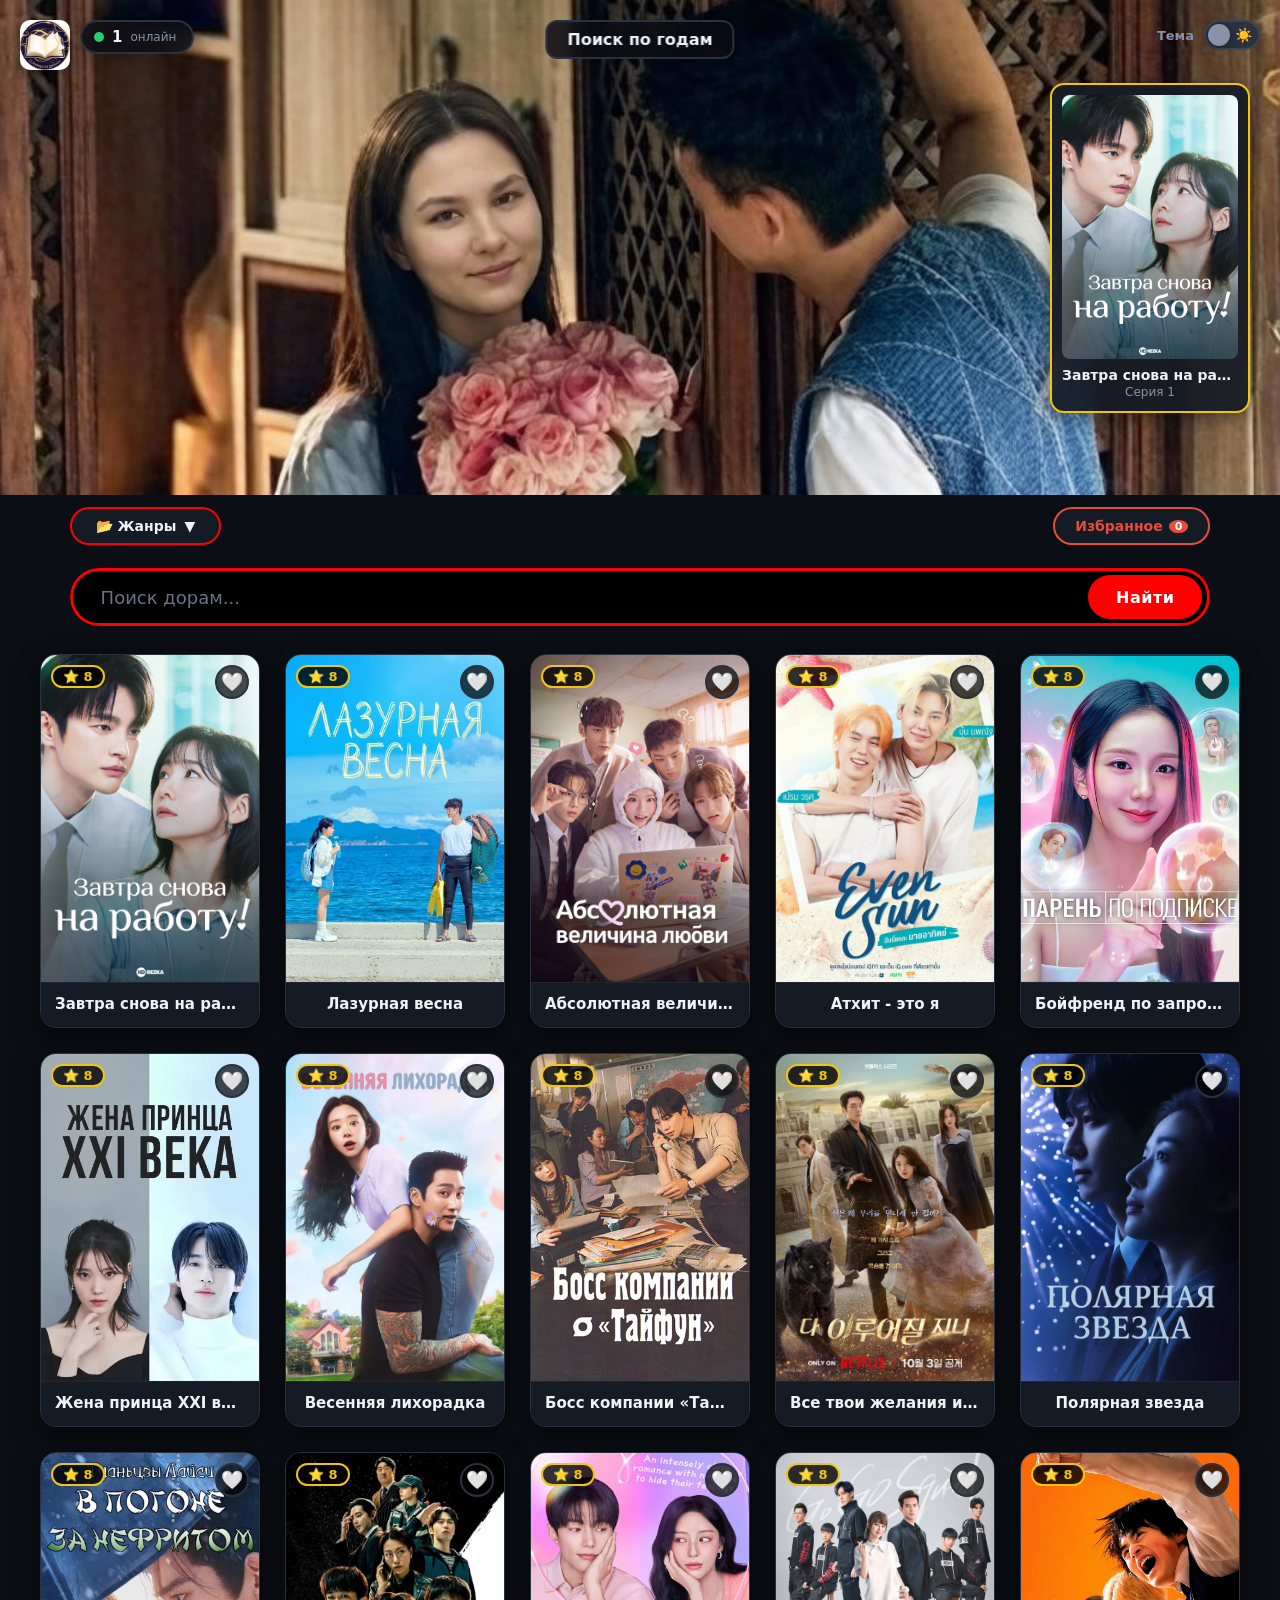
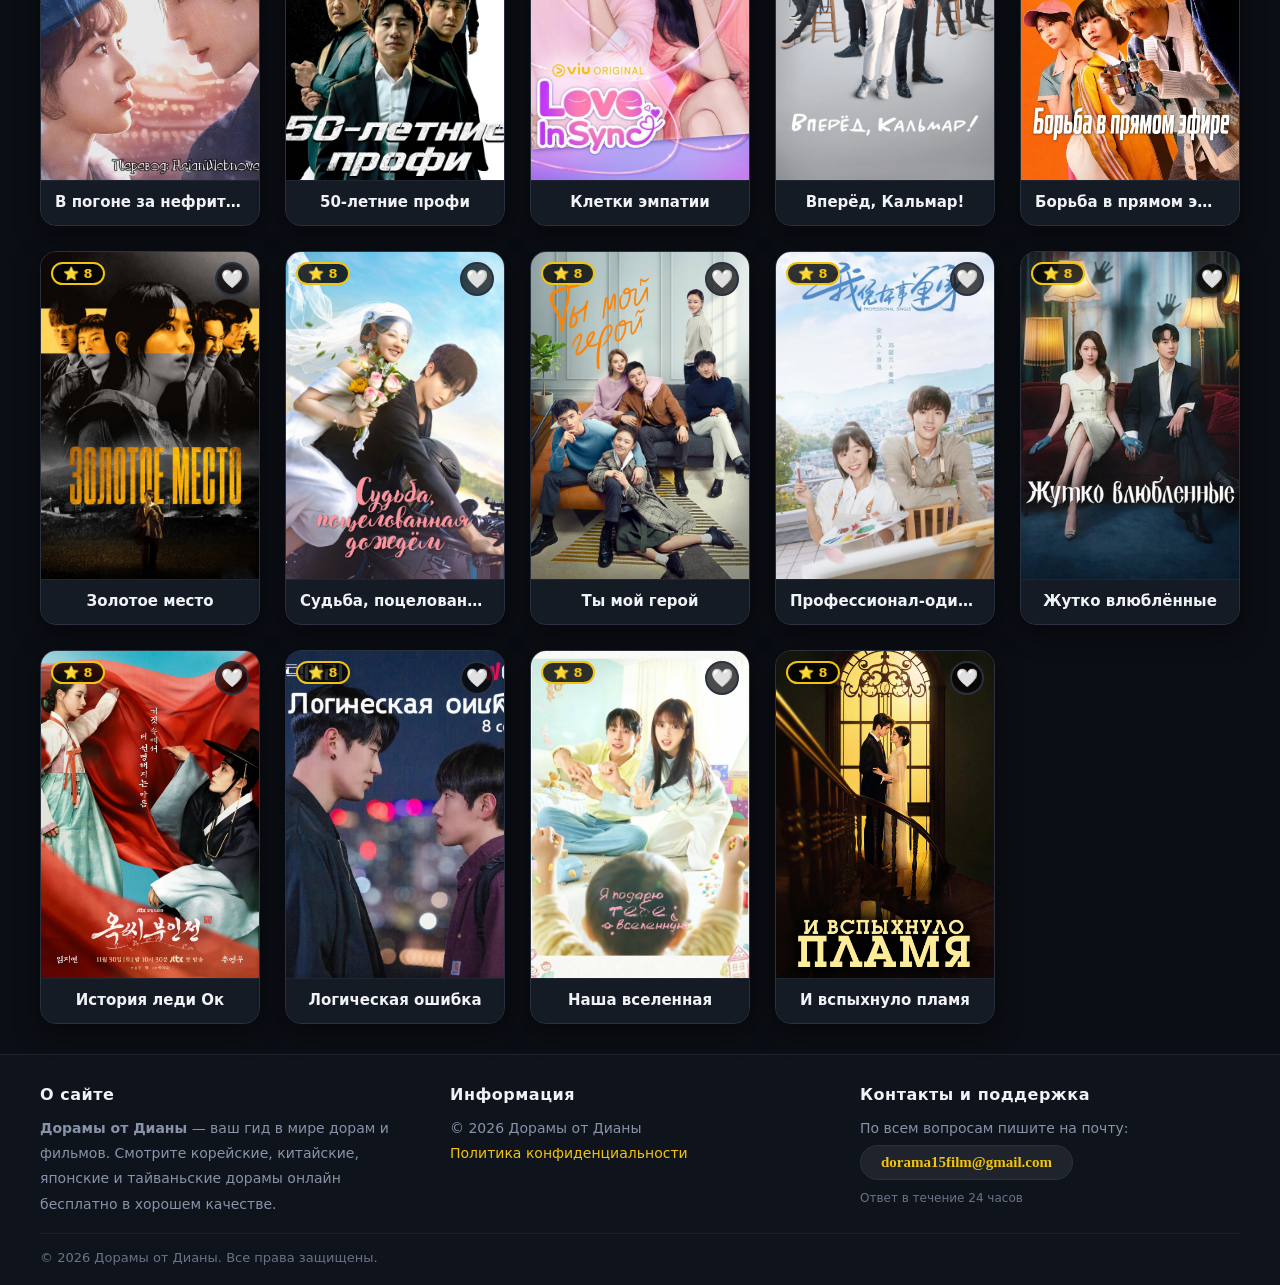
==== commit 8afd6c8c: "Update index.html" ====
--- a/index.html
+++ b/index.html
@@ -3,17 +3,36 @@
 <head>
     <meta charset="UTF-8">
     <meta name="viewport" content="width=device-width, initial-scale=1.0">
-    <title>Смотреть дораму</title>
+    <title>Дорамы от Дианы — смотреть дорамы онлайн бесплатно</title>
     <link rel="icon" href="Log.png" type="image/png">
     
-    <!-- ===== КОД ЗАГРУЗЧИКА РСЯ ===== -->
-    <script>
-        window.yaContextCb = window.yaContextCb || [];
-    </script>
-    <script src="https://yandex.ru/ads/system/context.js" async></script>
-    <!-- ===== КОНЕЦ КОДА ЗАГРУЗЧИКА ===== -->
+    <!-- ============================================================
+         МЕТА-ТЕГИ ДЛЯ ПОИСКОВИКОВ (МИНИМАЛЬНЫЕ)
+         ============================================================ -->
+    <meta name="description" content="Смотрите дорамы онлайн бесплатно в хорошем качестве. Большой выбор корейских, китайских, японских и тайваньских дорам. Новинки 2024-2026." />
+    <meta name="keywords" content="дорамы онлайн, смотреть дорамы" />
+    
+    <!-- Open Graph (для соцсетей и Google) -->
+    <meta property="og:title" content="Дорамы от Дианы — смотреть дорамы онлайн" />
+    <meta property="og:description" content="Смотрите дорамы онлайн бесплатно в хорошем качестве." />
+    <meta property="og:image" content="https://dorama15film-netizen.github.io/Logo.jpeg" />
+    <meta property="og:url" content="https://dorama15film-netizen.github.io/" />
+    <meta property="og:type" content="website" />
+    <meta property="og:site_name" content="Дорамы от Дианы" />
+    
+    <!-- Twitter Card -->
+    <meta name="twitter:card" content="summary_large_image" />
+    <meta name="twitter:title" content="Дорамы от Дианы" />
+    <meta name="twitter:image" content="https://dorama15film-netizen.github.io/Logo.jpeg" />
+    
+    <!-- Дополнительные мета-теги -->
+    <link rel="canonical" href="https://dorama15film-netizen.github.io/" />
+    <meta name="robots" content="index, follow" />
     
     <style>
+        /* ============================================================
+           ВСЕ СТИЛИ (БЕЗ ИЗМЕНЕНИЙ)
+           ============================================================ */
         * { margin: 0; padding: 0; box-sizing: border-box; }
 
         :root {
@@ -58,77 +77,109 @@
             --accent-hover: #0097a7;
         }
 
-        body {
+        html, body {
+            width: 100%;
+            min-height: 100vh;
             background: var(--bg-primary);
+            overflow-x: hidden;
+            display: flex;
+            flex-direction: column;
+            scroll-behavior: smooth;
+            transition: background 0.4s ease, color 0.4s ease;
+        }
+
+        .image-wrapper {
+            width: 100%;
+            height: 55vh;
+            overflow: hidden;
+            position: relative;
+            flex-shrink: 0;
+        }
+        .image-wrapper img {
+            width: 100%;
+            height: 100%;
+            object-fit: cover;
+            object-position: top center;
+            display: block;
+        }
+
+        .logo-overlay {
+            position: absolute;
+            top: 20px;
+            left: 20px;
+            z-index: 10;
+            cursor: pointer;
+            user-select: none;
+        }
+        .logo-overlay img {
+            height: 50px;
+            width: auto;
+            border-radius: 10px;
+            transition: 0.3s ease;
+            box-shadow: 0 4px 20px rgba(0, 0, 0, 0.5);
+        }
+        .logo-overlay img:hover {
+            transform: scale(1.05);
+            box-shadow: 0 0 30px rgba(241, 196, 15, 0.3);
+        }
+
+        .online-counter {
+            position: absolute;
+            top: 20px;
+            left: 80px;
+            z-index: 30;
+            display: flex;
+            align-items: center;
+            gap: 8px;
+            background: rgba(11, 14, 20, 0.85);
+            backdrop-filter: blur(10px);
+            border: 2px solid #2a313f;
+            border-radius: 30px;
+            padding: 6px 16px 6px 12px;
+            box-shadow: 0 4px 20px rgba(0, 0, 0, 0.3);
+            transition: background 0.3s ease, border-color 0.3s ease;
+            user-select: none;
+        }
+        [data-theme="light"] .online-counter {
+            background: rgba(255, 255, 255, 0.85);
+            border-color: #90c4d4;
+        }
+        .online-counter .dot {
+            width: 10px;
+            height: 10px;
+            border-radius: 50%;
+            background: #2ecc71;
+            animation: pulse-dot 1.5s ease-in-out infinite;
+            flex-shrink: 0;
+        }
+        .online-counter .count {
             color: var(--text-primary);
-            font-family: system-ui, sans-serif;
-            min-height: 100vh;
-            display: flex;
-            flex-direction: column;
-            transition: background 0.4s ease, color 0.4s ease;
-        }
-
-        .header {
-            padding: 16px 30px;
-            background: var(--bg-header);
-            border-bottom: 1px solid var(--border-color);
-            display: flex;
-            align-items: center;
-            gap: 20px;
-            flex-wrap: wrap;
-            transition: background 0.3s ease, border-color 0.3s ease;
-        }
-
-        .header .back-btn {
-            color: var(--text-primary);
-            text-decoration: none;
-            font-size: 16px;
-            font-weight: 600;
-            padding: 10px 24px;
-            background: #1a4d2e;
-            border: 2px solid var(--accent-color);
-            border-radius: 30px;
-            transition: 0.3s ease;
-            display: inline-block;
-        }
-
-        .header .back-btn:hover {
-            background: #2a6d3e;
-            border-color: var(--accent-hover);
-            transform: scale(1.02);
-            box-shadow: 0 0 30px var(--shadow-glow);
-        }
-
-        .header .title {
-            font-size: 22px;
+            font-family: system-ui, -apple-system, sans-serif;
+            font-size: 15px;
             font-weight: 700;
-            color: #1a4d2e;
-            text-shadow:
-                0 0 10px rgba(241, 196, 15, 0.5),
-                0 0 20px rgba(241, 196, 15, 0.3),
-                0 0 40px rgba(241, 196, 15, 0.1);
-            -webkit-text-stroke: 1px var(--accent-color);
-            text-stroke: 1px var(--accent-color);
-            text-transform: uppercase;
-            letter-spacing: 1px;
-            transition: text-shadow 0.3s ease, -webkit-text-stroke 0.3s ease;
-        }
-
-        .header .title span {
+            transition: color 0.3s ease;
+        }
+        .online-counter .label {
             color: var(--text-secondary);
+            font-family: system-ui, -apple-system, sans-serif;
+            font-size: 12px;
             font-weight: 400;
-            font-size: 16px;
-            margin-left: 10px;
             transition: color 0.3s ease;
         }
+        @keyframes pulse-dot {
+            0%, 100% { opacity: 1; transform: scale(1); }
+            50% { opacity: 0.5; transform: scale(1.3); }
+        }
 
         .theme-toggle-wrapper {
-            margin-left: auto;
+            position: absolute;
+            top: 20px;
+            right: 20px;
+            z-index: 30;
             display: flex;
             align-items: center;
             gap: 10px;
         }
-
         .theme-toggle-label {
             color: var(--text-secondary);
             font-family: system-ui, -apple-system, sans-serif;
@@ -136,7 +187,6 @@
             font-weight: 600;
             transition: color 0.3s ease;
         }
-
         .theme-switch {
             position: relative;
             width: 56px;
@@ -148,13 +198,11 @@
             border: 2px solid #3a4555;
             flex-shrink: 0;
         }
-
         [data-theme="light"] .theme-switch {
             background: #00bcd4;
             border-color: #00d4ff;
             box-shadow: 0 0 20px rgba(0, 212, 255, 0.3);
         }
-
         .theme-switch .slider {
             position: absolute;
             top: 2px;
@@ -166,18 +214,15 @@
             transition: 0.3s ease;
             box-shadow: 0 2px 8px rgba(0, 0, 0, 0.3);
         }
-
         [data-theme="light"] .theme-switch .slider {
             left: 28px;
             background: #ffffff;
             box-shadow: 0 2px 12px rgba(0, 212, 255, 0.4);
         }
-
         .theme-switch:hover {
             border-color: var(--accent-color);
             transform: scale(1.05);
         }
-
         .theme-switch .theme-icons {
             display: flex;
             justify-content: space-between;
@@ -188,387 +233,681 @@
             color: #6a7288;
             pointer-events: none;
         }
-
         [data-theme="light"] .theme-icons .sun-icon { color: #ffffff; }
         [data-theme="dark"] .theme-icons .moon-icon { color: #f1c40f; }
 
-        .main-content {
-            flex: 1;
-            padding: 20px 30px 30px;
+        .years-wrapper {
+            position: absolute;
+            top: 20px;
+            left: 50%;
+            transform: translateX(-50%);
+            z-index: 25;
+            display: flex;
+            flex-direction: column;
+            align-items: center;
+        }
+        .years-toggle {
+            background: rgba(11, 14, 20, 0.85);
+            backdrop-filter: blur(10px);
+            border: 2px solid #2a313f;
+            border-radius: 12px;
+            color: var(--text-primary);
+            font-family: system-ui, -apple-system, sans-serif;
+            font-size: 16px;
+            font-weight: 700;
+            padding: 8px 20px;
+            cursor: pointer;
+            transition: 0.3s ease;
+            user-select: none;
+            min-width: 80px;
+            text-align: center;
+        }
+        .years-toggle:hover {
+            border-color: var(--accent-color);
+            box-shadow: 0 0 30px rgba(0, 212, 255, 0.15);
+        }
+        .years-dropdown {
+            max-height: 0;
+            opacity: 0;
+            visibility: hidden;
+            overflow: hidden;
+            transition: max-height 0.4s cubic-bezier(0.25, 0.46, 0.45, 0.94),
+                        opacity 0.3s ease,
+                        visibility 0.3s ease;
+            background: rgba(11, 14, 20, 0.92);
+            backdrop-filter: blur(10px);
+            border-radius: 12px;
+            border: 1px solid transparent;
+            margin-top: 4px;
+            width: 100%;
+            min-width: 80px;
+        }
+        .years-dropdown.open {
+            max-height: 300px;
+            opacity: 1;
+            visibility: visible;
+            border: 1px solid #2a313f;
+            padding: 6px 0;
+            box-shadow: 0 8px 30px rgba(0, 0, 0, 0.8);
+        }
+        .year-item {
+            color: var(--text-secondary);
+            font-family: system-ui, -apple-system, sans-serif;
+            font-size: 14px;
+            font-weight: 600;
+            padding: 6px 20px;
+            cursor: pointer;
+            transition: 0.2s ease;
+            display: block;
+            text-align: center;
+        }
+        .year-item:hover {
+            color: var(--text-primary);
+            background: rgba(255, 255, 255, 0.05);
+        }
+        .year-item.active {
+            color: var(--accent-color);
+            background: rgba(0, 212, 255, 0.1);
+        }
+
+        .continue-wrapper {
+            position: absolute;
+            top: 50%;
+            right: 30px;
+            transform: translateY(-50%);
+            z-index: 15;
+            max-width: 200px;
+            width: auto;
+            min-width: 140px;
+        }
+        .continue-card {
+            display: flex;
+            flex-direction: column;
+            align-items: center;
+            background: rgba(21, 27, 36, 0.92);
+            backdrop-filter: blur(8px);
+            border: 2px solid var(--accent-color);
+            border-radius: 14px;
+            padding: 10px 10px 12px;
+            cursor: pointer;
+            transition: 0.3s ease;
+            box-shadow: 0 4px 20px rgba(0, 0, 0, 0.5);
+            width: 100%;
+        }
+        .continue-card:hover {
+            transform: scale(1.05);
+            border-color: var(--accent-hover);
+            box-shadow: 0 4px 30px var(--shadow-glow);
+        }
+        .continue-poster {
+            width: 100%;
+            aspect-ratio: 2 / 3;
+            object-fit: cover;
+            border-radius: 8px;
+            background: #1a212b;
+            flex-shrink: 0;
+        }
+        .continue-info {
+            width: 100%;
+            display: flex;
+            flex-direction: column;
+            gap: 2px;
+            margin-top: 8px;
+            text-align: center;
+        }
+        .continue-name {
+            color: var(--text-primary);
+            font-family: system-ui, -apple-system, sans-serif;
+            font-size: 14px;
+            font-weight: 600;
+            white-space: nowrap;
+            overflow: hidden;
+            text-overflow: ellipsis;
+            transition: color 0.3s ease;
+        }
+        .continue-episode {
+            color: var(--text-secondary);
+            font-family: system-ui, -apple-system, sans-serif;
+            font-size: 12px;
+            transition: color 0.3s ease;
+        }
+
+        .controls-bar {
+            width: 100%;
+            padding: 12px 20px 8px 20px;
+            background: var(--bg-primary);
+            display: flex;
+            justify-content: center;
+            flex-wrap: wrap;
+            gap: 12px;
+            align-items: center;
+            transition: background 0.3s ease;
+            position: relative;
+        }
+        .controls-bar .controls-inner {
+            width: 92%;
             max-width: 1200px;
-            margin: 0 auto;
-            width: 100%;
-            display: flex;
-            flex-direction: column;
-        }
-
-        .player-wrapper {
-            width: 100%;
-            background: #000;
-            border-radius: 16px;
-            overflow: hidden;
-            border: 1px solid var(--border-color);
+            display: flex;
+            flex-wrap: wrap;
+            gap: 12px;
+            align-items: center;
+            justify-content: space-between;
             position: relative;
-            aspect-ratio: 16 / 9;
-            transition: border-color 0.3s ease;
-        }
-
-        .player-wrapper iframe {
-            width: 100%;
-            height: 100%;
-            border: none;
-            display: block;
-        }
-
-        .episode-info {
-            display: flex;
-            justify-content: space-between;
-            align-items: center;
-            padding: 16px 0 10px;
-            flex-wrap: wrap;
-            gap: 10px;
-        }
-
-        .episode-info .current-episode {
-            font-size: 20px;
-            font-weight: 600;
-            color: var(--accent-color);
-            transition: color 0.3s ease;
-        }
-
-        .episode-info .episode-title {
-            color: var(--text-secondary);
-            font-size: 16px;
-            transition: color 0.3s ease;
-        }
-
-        .episodes-list {
-            display: flex;
-            gap: 12px;
-            flex-wrap: wrap;
-            padding: 10px 0 20px;
-            border-bottom: 1px solid var(--border-color);
-            margin-bottom: 20px;
-            transition: border-color 0.3s ease;
-        }
-
-        .episodes-list .episode-btn {
+        }
+        .genres-btn {
             background: var(--bg-secondary);
-            border: 2px solid var(--border-light);
-            color: var(--text-secondary);
-            padding: 10px 24px;
-            border-radius: 30px;
-            cursor: pointer;
-            font-size: 15px;
-            font-weight: 600;
-            transition: 0.25s ease;
-        }
-
-        .episodes-list .episode-btn:hover {
-            border-color: var(--accent-color);
-            color: var(--text-primary);
-        }
-
-        .episodes-list .episode-btn.active {
-            background: var(--accent-color);
-            border-color: var(--accent-color);
-            color: #0b0e14;
-        }
-
-        /* ===== РЕКЛАМНЫЙ БАННЕР ===== */
-        .ad-banner {
-            margin: 16px 0 20px;
-            min-height: 90px;
-            background: var(--bg-secondary);
-            border-radius: 12px;
-            border: 1px solid var(--border-color);
-            display: flex;
-            align-items: center;
-            justify-content: center;
-            overflow: hidden;
-            padding: 4px;
-            transition: background 0.3s ease, border-color 0.3s ease;
-        }
-
-        .ad-banner .ad-label {
-            color: var(--text-muted);
-            font-size: 11px;
-            text-transform: uppercase;
-            letter-spacing: 0.5px;
-            transition: color 0.3s ease;
-        }
-
-        .drama-info {
-            display: grid;
-            grid-template-columns: 1fr 1fr;
-            gap: 30px;
-            margin-top: 10px;
-        }
-
-        .drama-description {
-            color: var(--text-secondary);
-            font-size: 15px;
-            line-height: 1.8;
-            transition: color 0.3s ease;
-        }
-
-        .drama-description .info-item {
-            display: flex;
-            gap: 10px;
-            margin-bottom: 6px;
-        }
-
-        .drama-description .info-item .label {
-            color: var(--text-muted);
-            min-width: 120px;
-            flex-shrink: 0;
-            transition: color 0.3s ease;
-        }
-
-        .drama-description .info-item .value {
-            color: var(--text-primary);
-            transition: color 0.3s ease;
-        }
-
-        .drama-description .plot {
-            color: var(--text-secondary);
-            font-size: 14px;
-            line-height: 1.8;
-            margin-top: 8px;
-            transition: color 0.3s ease;
-        }
-
-        .drama-description .plot strong {
-            color: var(--text-primary);
-            transition: color 0.3s ease;
-        }
-
-        .cast-section .cast-title {
-            color: var(--text-primary);
-            font-size: 18px;
-            font-weight: 700;
-            margin-bottom: 12px;
-            transition: color 0.3s ease;
-        }
-
-        .cast-grid {
-            display: grid;
-            grid-template-columns: repeat(auto-fill, minmax(220px, 1fr));
-            gap: 12px;
-        }
-
-        .cast-item {
-            background: var(--bg-secondary);
-            border: 1px solid var(--border-color);
-            border-radius: 12px;
-            padding: 12px 16px;
-            transition: background 0.3s ease, border-color 0.3s ease;
-        }
-
-        .cast-item .actor-name {
-            color: var(--text-primary);
-            font-size: 15px;
-            font-weight: 600;
-            transition: color 0.3s ease;
-        }
-
-        .cast-item .actor-role {
-            color: var(--text-secondary);
-            font-size: 13px;
-            margin-top: 2px;
-            transition: color 0.3s ease;
-        }
-
-        .cast-item .actor-role-tag {
-            background: #1e232c;
-            color: var(--accent-color);
-            font-size: 11px;
-            padding: 2px 10px;
-            border-radius: 20px;
-            display: inline-block;
-            margin-top: 4px;
-            transition: color 0.3s ease;
-        }
-
-        .comments-section {
-            margin-top: 30px;
-            padding-top: 20px;
-            border-top: 1px solid var(--border-color);
-            width: 100%;
-            transition: border-color 0.3s ease;
-        }
-
-        .comments-section .comments-title {
-            color: var(--text-primary);
-            font-size: 20px;
-            font-weight: 700;
-            margin-bottom: 16px;
-            display: flex;
-            align-items: center;
-            gap: 10px;
-            transition: color 0.3s ease;
-        }
-
-        .comments-section .comments-title span {
-            color: var(--text-secondary);
-            font-size: 14px;
-            font-weight: 400;
-            transition: color 0.3s ease;
-        }
-
-        .comment-form {
-            display: flex;
-            gap: 12px;
-            margin-bottom: 20px;
-            flex-wrap: wrap;
-        }
-
-        .comment-form input {
-            flex: 1;
-            min-width: 200px;
-            padding: 12px 18px;
-            background: var(--bg-secondary);
-            border: 2px solid var(--border-light);
+            border: 2px solid #ff0000;
             border-radius: 30px;
             color: var(--text-primary);
-            font-family: system-ui, sans-serif;
-            font-size: 14px;
-            outline: none;
-            transition: 0.3s ease;
-        }
-
-        .comment-form input:focus {
-            border-color: var(--accent-color);
-            box-shadow: 0 0 30px var(--shadow-glow);
-        }
-
-        .comment-form input::placeholder {
-            color: var(--text-muted);
-        }
-
-        .comment-form textarea {
-            flex: 2;
-            min-width: 300px;
-            padding: 12px 18px;
-            background: var(--bg-secondary);
-            border: 2px solid var(--border-light);
-            border-radius: 16px;
-            color: var(--text-primary);
-            font-family: system-ui, sans-serif;
-            font-size: 14px;
-            outline: none;
-            resize: vertical;
-            min-height: 60px;
-            transition: 0.3s ease;
-        }
-
-        .comment-form textarea:focus {
-            border-color: var(--accent-color);
-            box-shadow: 0 0 30px var(--shadow-glow);
-        }
-
-        .comment-form .submit-btn {
-            background: #1a4d2e;
-            border: 2px solid var(--accent-color);
-            border-radius: 30px;
-            color: var(--text-primary);
-            padding: 12px 28px;
-            font-family: system-ui, sans-serif;
+            padding: 8px 24px;
+            font-family: system-ui, -apple-system, sans-serif;
             font-size: 14px;
             font-weight: 600;
             cursor: pointer;
             transition: 0.3s ease;
+            display: flex;
+            align-items: center;
+            gap: 8px;
+            height: 38px;
+        }
+        .genres-btn:hover {
+            border-color: #ff3333;
+            transform: scale(1.02);
+            box-shadow: 0 0 30px rgba(255, 0, 0, 0.15);
+        }
+        .genres-btn .arrow {
+            transition: transform 0.3s ease;
+            display: inline-block;
+        }
+        .genres-btn .arrow.open {
+            transform: rotate(180deg);
+        }
+        .genres-dropdown {
+            position: absolute;
+            top: 100%;
+            left: 0;
+            margin-top: 6px;
+            background: rgba(11, 14, 20, 0.98);
+            backdrop-filter: blur(12px);
+            border-radius: 14px;
+            border: 1px solid #2a313f;
+            padding: 10px 14px;
+            min-width: 200px;
+            max-width: 400px;
+            max-height: 0;
+            opacity: 0;
+            visibility: hidden;
+            overflow: hidden;
+            transition: max-height 0.6s cubic-bezier(0.25, 0.46, 0.45, 0.94),
+                        opacity 0.4s ease,
+                        visibility 0.4s ease,
+                        padding 0.3s ease;
+            box-shadow: 0 10px 40px rgba(0, 0, 0, 0.9);
+            z-index: 1000;
+            display: flex;
+            flex-wrap: wrap;
+            gap: 6px;
+            padding: 0 14px;
+        }
+        .genres-dropdown.open {
+            max-height: 600px;
+            opacity: 1;
+            visibility: visible;
+            padding: 12px 14px;
+        }
+        .genres-dropdown .genre-item {
+            color: #f1c40f;
+            font-family: system-ui, -apple-system, sans-serif;
+            font-size: 13px;
+            font-weight: 600;
+            padding: 5px 14px;
+            cursor: pointer;
+            transition: 0.2s ease;
+            border-radius: 20px;
+            border: 2px solid #ff0000;
+            background: rgba(0, 0, 0, 0.3);
+            text-align: center;
             white-space: nowrap;
         }
-
-        .comment-form .submit-btn:hover {
-            background: #2a6d3e;
-            border-color: var(--accent-hover);
+        .genres-dropdown .genre-item:hover {
+            color: #ffffff;
+            background: rgba(255, 0, 0, 0.2);
+            border-color: #ff3333;
             transform: scale(1.02);
-            box-shadow: 0 0 30px var(--shadow-glow);
-        }
-
-        .comments-list {
-            display: flex;
-            flex-direction: column;
-            gap: 12px;
-            max-height: 400px;
+        }
+        .genres-dropdown .genre-item.active {
+            color: #f1c40f;
+            background: rgba(255, 0, 0, 0.25);
+            border-color: #ff3333;
+            box-shadow: 0 0 15px rgba(255, 0, 0, 0.2);
+        }
+        .genres-dropdown .genre-item .count {
+            color: #ff6666;
+            font-size: 11px;
+            margin-left: 4px;
+        }
+        .genres-dropdown .genre-item.active .count {
+            color: #f1c40f;
+        }
+        .action-btn {
+            background: var(--bg-secondary);
+            border: 2px solid #2a313f;
+            border-radius: 30px;
+            color: var(--text-primary);
+            padding: 8px 20px;
+            font-family: system-ui, -apple-system, sans-serif;
+            font-size: 14px;
+            font-weight: 600;
+            cursor: pointer;
+            transition: 0.3s ease;
+            display: flex;
+            align-items: center;
+            gap: 6px;
+            height: 38px;
+        }
+        .action-btn:hover {
+            border-color: var(--accent-color);
+            transform: scale(1.02);
+        }
+        .action-btn.favorite-btn {
+            border-color: #e74c3c;
+            color: #e74c3c;
+        }
+        .action-btn.favorite-btn:hover {
+            background: #e74c3c;
+            color: #fff;
+        }
+        .action-btn.favorite-btn.active {
+            background: #e74c3c;
+            color: #fff;
+            border-color: #e74c3c;
+        }
+        .action-btn .badge {
+            background: #e74c3c;
+            color: #fff;
+            border-radius: 50%;
+            padding: 0 6px;
+            font-size: 11px;
+            min-width: 18px;
+            text-align: center;
+        }
+
+        .search-section {
+            width: 100%;
+            padding: 15px 20px 8px 20px;
+            background: var(--bg-primary);
+            display: flex;
+            justify-content: center;
+            flex-shrink: 0;
+            transition: background 0.3s ease;
+        }
+        .search-wrapper {
+            width: 92%;
+            max-width: 1200px;
+            position: relative;
+            overflow: hidden;
+            border-radius: 50px;
+        }
+        .search-wrapper input {
+            width: 100%;
+            padding: 14px 28px;
+            background: var(--input-bg);
+            border: 3px solid #ff0000;
+            border-radius: 50px;
+            color: var(--text-primary);
+            font-size: 20px;
+            font-family: system-ui, -apple-system, sans-serif;
+            outline: none;
+            transition: 0.3s ease;
+            box-shadow: 0 0 30px rgba(255, 0, 0, 0.15);
+            height: 58px;
+            padding-right: 140px;
+        }
+        .search-wrapper input::placeholder {
+            color: var(--text-muted);
+            font-size: 18px;
+        }
+        .search-wrapper input:focus {
+            border-color: #ff3333;
+            box-shadow: 0 0 40px rgba(255, 0, 0, 0.25);
+            transform: scale(1.01);
+        }
+        .search-wrapper .search-btn {
+            position: absolute;
+            right: 8px;
+            top: 50%;
+            transform: translateY(-50%);
+            background: #ff0000;
+            border: none;
+            color: #fff;
+            padding: 10px 28px;
+            border-radius: 40px;
+            font-weight: 700;
+            font-size: 16px;
+            cursor: pointer;
+            font-family: system-ui, -apple-system, sans-serif;
+            letter-spacing: 0.5px;
+            height: 44px;
+            display: flex;
+            align-items: center;
+            justify-content: center;
+            z-index: 10;
+            white-space: nowrap;
+            transition: right 0.8s cubic-bezier(0.68, -0.55, 0.265, 1.55),
+                        background 0.5s ease,
+                        box-shadow 0.5s ease;
+        }
+        .search-wrapper .search-btn:hover {
+            background: #cc0000;
+            transform: translateY(-50%) scale(0.97);
+        }
+        .search-wrapper .search-btn.animating {
+            right: calc(100% - 140px);
+            background: #00cc44;
+            box-shadow: 0 0 40px rgba(0, 204, 68, 0.4);
+        }
+        .search-wrapper .search-btn.returning {
+            right: 8px;
+            background: #ff0000;
+            box-shadow: 0 0 30px rgba(255, 0, 0, 0.15);
+        }
+
+        .movies-grid-wrapper {
+            width: 100%;
+            flex: 1;
+            padding: 20px 20px 30px;
+            background: var(--bg-primary);
+            transition: background 0.3s ease;
+        }
+        .movies-grid {
+            display: grid;
+            grid-template-columns: repeat(auto-fill, minmax(200px, 1fr));
+            gap: 25px;
+            max-width: 1200px;
+            margin: 0 auto;
+        }
+        .movies-grid.hidden {
+            display: none;
+        }
+        .movie-card {
+            background: var(--bg-card);
+            border-radius: 16px;
+            overflow: hidden;
+            border: 1px solid var(--border-light);
+            transition: 0.3s ease;
+            cursor: pointer;
+            box-shadow: 0 8px 24px var(--shadow);
+            opacity: 0;
+            transform: translateY(30px);
+            animation: fadeInUp 0.6s ease forwards;
+            position: relative;
+        }
+        .movie-card:nth-child(1) { animation-delay: 0.05s; }
+        .movie-card:nth-child(2) { animation-delay: 0.10s; }
+        .movie-card:nth-child(3) { animation-delay: 0.15s; }
+        .movie-card:nth-child(4) { animation-delay: 0.20s; }
+        .movie-card:nth-child(5) { animation-delay: 0.25s; }
+        .movie-card:nth-child(6) { animation-delay: 0.30s; }
+        .movie-card:nth-child(7) { animation-delay: 0.35s; }
+        .movie-card:nth-child(8) { animation-delay: 0.40s; }
+        .movie-card:nth-child(9) { animation-delay: 0.45s; }
+        .movie-card:nth-child(10) { animation-delay: 0.50s; }
+        .movie-card:nth-child(11) { animation-delay: 0.55s; }
+        .movie-card:nth-child(12) { animation-delay: 0.60s; }
+        .movie-card:nth-child(13) { animation-delay: 0.65s; }
+        .movie-card:nth-child(14) { animation-delay: 0.70s; }
+        .movie-card:nth-child(15) { animation-delay: 0.75s; }
+        .movie-card:nth-child(16) { animation-delay: 0.80s; }
+        .movie-card:nth-child(17) { animation-delay: 0.85s; }
+        .movie-card:nth-child(18) { animation-delay: 0.90s; }
+        .movie-card:nth-child(19) { animation-delay: 0.95s; }
+        .movie-card:nth-child(20) { animation-delay: 1.00s; }
+        .movie-card:nth-child(21) { animation-delay: 1.05s; }
+        .movie-card:nth-child(22) { animation-delay: 1.10s; }
+        .movie-card:nth-child(23) { animation-delay: 1.15s; }
+        .movie-card:nth-child(24) { animation-delay: 1.20s; }
+        @keyframes fadeInUp {
+            from { opacity: 0; transform: translateY(30px); }
+            to { opacity: 1; transform: translateY(0); }
+        }
+        .movie-card:hover {
+            transform: scale(1.05);
+            border-color: var(--accent-color);
+            box-shadow: 0 12px 40px var(--shadow-glow);
+        }
+        .movie-card .poster {
+            width: 100%;
+            aspect-ratio: 2 / 3;
+            object-fit: cover;
+            display: block;
+            background: #1a212b;
+        }
+        .movie-card .title {
+            padding: 12px 14px 14px;
+            color: var(--text-primary);
+            font-family: system-ui, -apple-system, sans-serif;
+            font-size: 15px;
+            font-weight: 600;
+            text-align: center;
+            white-space: nowrap;
+            overflow: hidden;
+            text-overflow: ellipsis;
+            background: var(--bg-card);
+            border-top: 1px solid var(--border-color);
+            transition: background 0.3s ease, color 0.3s ease, border-color 0.3s ease;
+        }
+        .movie-card .favorite-icon {
+            position: absolute;
+            top: 10px;
+            right: 10px;
+            background: rgba(0, 0, 0, 0.7);
+            border: 2px solid #2a313f;
+            border-radius: 50%;
+            width: 34px;
+            height: 34px;
+            display: flex;
+            align-items: center;
+            justify-content: center;
+            font-size: 18px;
+            cursor: pointer;
+            transition: 0.3s ease;
+            z-index: 5;
+            color: #8892a8;
+        }
+        .movie-card .favorite-icon:hover {
+            transform: scale(1.15);
+        }
+        .movie-card .favorite-icon.favorited {
+            color: #e74c3c;
+            border-color: #e74c3c;
+            background: rgba(231, 76, 60, 0.2);
+        }
+        .movie-card .rating-badge {
+            position: absolute;
+            top: 10px;
+            left: 10px;
+            background: rgba(0, 0, 0, 0.8);
+            border: 2px solid var(--accent-color);
+            border-radius: 20px;
+            padding: 2px 10px;
+            color: var(--accent-color);
+            font-size: 13px;
+            font-weight: 700;
+            font-family: system-ui, -apple-system, sans-serif;
+            transition: border-color 0.3s ease, color 0.3s ease;
+        }
+
+        .no-results {
+            display: none;
+            text-align: center;
+            padding: 40px 20px;
+            color: var(--text-secondary);
+            font-size: 20px;
+            transition: color 0.3s ease;
+        }
+        .no-results.active {
+            display: block;
+        }
+        .no-results span {
+            font-size: 48px;
+            display: block;
+            margin-bottom: 12px;
+        }
+
+        .modal-overlay {
+            display: none;
+            position: fixed;
+            top: 0;
+            left: 0;
+            width: 100%;
+            height: 100%;
+            background: rgba(0, 0, 0, 0.92);
+            z-index: 1000;
+            justify-content: center;
+            align-items: center;
+            backdrop-filter: blur(10px);
+            animation: fadeIn 0.3s ease;
+            padding: 15px;
+        }
+        .modal-overlay.active {
+            display: flex;
+        }
+        .modal-content {
+            background: var(--modal-bg);
+            border-radius: 20px;
+            max-width: 420px;
+            width: 100%;
+            max-height: 90vh;
             overflow-y: auto;
-            padding-right: 4px;
-        }
-
-        .comments-list::-webkit-scrollbar {
+            border: 2px solid var(--accent-color);
+            box-shadow: 0 20px 60px rgba(0, 0, 0, 0.9);
+            animation: slideUp 0.4s ease;
+            position: relative;
+            transition: background 0.3s ease, border-color 0.3s ease;
+        }
+        .modal-content::-webkit-scrollbar {
             width: 4px;
         }
-        .comments-list::-webkit-scrollbar-track {
+        .modal-content::-webkit-scrollbar-track {
             background: var(--scrollbar-track);
-            border-radius: 10px;
-        }
-        .comments-list::-webkit-scrollbar-thumb {
+        }
+        .modal-content::-webkit-scrollbar-thumb {
             background: var(--scrollbar-thumb);
             border-radius: 10px;
         }
-
-        .comment-item {
-            background: var(--bg-secondary);
-            border: 1px solid var(--border-color);
-            border-radius: 12px;
-            padding: 14px 18px;
-            animation: fadeInUp 0.3s ease;
-            transition: background 0.3s ease, border-color 0.3s ease;
-        }
-
-        .comment-item .comment-header {
-            display: flex;
-            justify-content: space-between;
+        .modal-content .modal-poster {
+            width: 100%;
+            aspect-ratio: 2 / 3;
+            object-fit: cover;
+            display: block;
+            background: #1a212b;
+        }
+        .modal-content .modal-info {
+            padding: 16px 20px 20px;
+        }
+        .modal-content .modal-title {
+            color: var(--text-primary);
+            font-family: system-ui, -apple-system, sans-serif;
+            font-size: 20px;
+            font-weight: 700;
+            margin-bottom: 6px;
+            transition: color 0.3s ease;
+        }
+        .modal-content .modal-details {
+            color: var(--text-secondary);
+            font-family: system-ui, -apple-system, sans-serif;
+            font-size: 14px;
+            line-height: 1.7;
+            margin-bottom: 6px;
+            transition: color 0.3s ease;
+        }
+        .modal-content .modal-details strong {
+            color: var(--text-primary);
+        }
+        .modal-content .modal-rating {
+            color: var(--accent-color);
+            font-family: system-ui, -apple-system, sans-serif;
+            font-size: 17px;
+            font-weight: 600;
+            margin-bottom: 10px;
+            transition: color 0.3s ease;
+        }
+        .modal-content .modal-watch-link {
+            display: block;
+            width: 100%;
+            background: var(--accent-color);
+            color: #0b0e14;
+            padding: 12px 20px;
+            border-radius: 30px;
+            border: none;
+            font-weight: 700;
+            font-size: 16px;
+            transition: 0.2s;
+            font-family: system-ui, -apple-system, sans-serif;
+            text-align: center;
+            cursor: pointer;
+            text-decoration: none;
+        }
+        .modal-content .modal-watch-link:hover {
+            background: var(--accent-hover);
+            transform: scale(1.02);
+        }
+        .modal-content .modal-close {
+            position: absolute;
+            top: 10px;
+            right: 14px;
+            background: rgba(0, 0, 0, 0.8);
+            border: 2px solid #2a313f;
+            color: #f0f2f5;
+            width: 38px;
+            height: 38px;
+            border-radius: 50%;
+            font-size: 20px;
+            cursor: pointer;
+            transition: 0.2s;
+            display: flex;
             align-items: center;
-            margin-bottom: 6px;
+            justify-content: center;
+            font-family: system-ui, sans-serif;
+            z-index: 10;
+        }
+        .modal-content .modal-close:hover {
+            background: #c0392b;
+            border-color: #c0392b;
+            transform: rotate(90deg);
+        }
+
+        .modal-rating-section {
+            margin: 12px 0;
+            display: flex;
+            align-items: center;
+            gap: 12px;
             flex-wrap: wrap;
-            gap: 6px;
-        }
-
-        .comment-item .comment-author {
+        }
+        .modal-rating-section .stars {
+            display: flex;
+            gap: 4px;
+            font-size: 28px;
+            cursor: pointer;
+        }
+        .modal-rating-section .stars span {
+            transition: 0.2s ease;
+            color: #2a313f;
+        }
+        .modal-rating-section .stars span.active {
             color: var(--accent-color);
-            font-weight: 600;
-            font-size: 15px;
-            transition: color 0.3s ease;
-        }
-
-        .comment-item .comment-date {
-            color: var(--text-muted);
-            font-size: 12px;
-            transition: color 0.3s ease;
-        }
-
-        .comment-item .comment-text {
+        }
+        .modal-rating-section .stars span:hover {
+            transform: scale(1.2);
+        }
+        .modal-rating-section .rating-text {
             color: var(--text-secondary);
             font-size: 14px;
-            line-height: 1.6;
+            font-family: system-ui, -apple-system, sans-serif;
             transition: color 0.3s ease;
         }
-
-        .comment-item .comment-delete {
-            background: transparent;
-            border: none;
-            color: var(--text-muted);
-            cursor: pointer;
-            font-size: 14px;
-            transition: 0.2s ease;
-            padding: 2px 8px;
-            border-radius: 6px;
-        }
-
-        .comment-item .comment-delete:hover {
-            color: #e74c3c;
-            background: rgba(231, 76, 60, 0.1);
-        }
-
-        .no-comments {
-            color: var(--text-muted);
-            text-align: center;
-            padding: 20px;
-            font-size: 14px;
-            transition: color 0.3s ease;
+        .modal-rating-section .rating-text strong {
+            color: var(--accent-color);
         }
 
         .toast-container {
@@ -581,7 +920,6 @@
             gap: 10px;
             max-width: 350px;
         }
-
         .toast {
             background: var(--toast-bg);
             border: 2px solid var(--accent-color);
@@ -597,41 +935,61 @@
             gap: 10px;
             transition: background 0.3s ease, color 0.3s ease, border-color 0.3s ease;
         }
-
-        .toast.success {
-            border-color: #2ecc71;
-        }
-
-        .toast.error {
-            border-color: #e74c3c;
-        }
-
-        .toast.info {
-            border-color: var(--accent-color);
-        }
-
-        .toast .toast-icon {
-            font-size: 20px;
-        }
-
+        .toast.success { border-color: #2ecc71; }
+        .toast.error { border-color: #e74c3c; }
+        .toast.info { border-color: var(--accent-color); }
+        .toast .toast-icon { font-size: 20px; }
         @keyframes slideInRight {
             from { transform: translateX(100%); opacity: 0; }
             to { transform: translateX(0); opacity: 1; }
         }
-
         @keyframes fadeOut {
             from { opacity: 1; transform: translateX(0); }
             to { opacity: 0; transform: translateX(50px); }
         }
 
-        @keyframes fadeInUp {
-            from { opacity: 0; transform: translateY(10px); }
-            to { opacity: 1; transform: translateY(0); }
-        }
-
-        /* ============================================================
-           ПОДВАЛ (FOOTER) С ПОДДЕРЖКОЙ
-           ============================================================ */
+        .scroll-top-btn {
+            position: fixed;
+            bottom: 30px;
+            right: 30px;
+            z-index: 999;
+            background: #1a4d2e;
+            border: 2px solid var(--accent-color);
+            color: #f0f2f5;
+            width: 55px;
+            height: 55px;
+            border-radius: 50%;
+            font-size: 24px;
+            cursor: pointer;
+            transition: 0.3s ease;
+            box-shadow: 0 4px 20px rgba(0, 0, 0, 0.5);
+            display: flex;
+            align-items: center;
+            justify-content: center;
+            opacity: 0;
+            visibility: hidden;
+            transform: scale(0.8);
+        }
+        .scroll-top-btn.visible {
+            opacity: 1;
+            visibility: visible;
+            transform: scale(1);
+        }
+        .scroll-top-btn:hover {
+            background: #2a6d3e;
+            border-color: var(--accent-hover);
+            transform: scale(1.1);
+            box-shadow: 0 0 40px var(--shadow-glow);
+        }
+        @keyframes fadeIn {
+            from { opacity: 0; }
+            to { opacity: 1; }
+        }
+        @keyframes slideUp {
+            from { transform: translateY(30px) scale(0.95); opacity: 0; }
+            to { transform: translateY(0) scale(1); opacity: 1; }
+        }
+
         .site-footer {
             width: 100%;
             background: var(--bg-header);
@@ -641,7 +999,6 @@
             margin-top: auto;
             transition: background 0.3s ease, border-color 0.3s ease;
         }
-
         .footer-content {
             max-width: 1200px;
             margin: 0 auto;
@@ -649,7 +1006,6 @@
             grid-template-columns: 1fr 1fr 1fr;
             gap: 30px;
         }
-
         .footer-column h4 {
             color: var(--text-primary);
             font-family: system-ui, -apple-system, sans-serif;
@@ -659,7 +1015,6 @@
             letter-spacing: 0.5px;
             transition: color 0.3s ease;
         }
-
         .footer-column p {
             color: var(--text-secondary);
             font-family: system-ui, -apple-system, sans-serif;
@@ -667,18 +1022,15 @@
             line-height: 1.8;
             transition: color 0.3s ease;
         }
-
         .footer-column a {
             color: var(--accent-color);
             text-decoration: none;
             transition: 0.2s;
         }
-
         .footer-column a:hover {
             color: var(--accent-hover);
             text-decoration: underline;
         }
-
         .footer-column .email-link {
             display: inline-block;
             background: #1e232c;
@@ -691,14 +1043,12 @@
             transition: 0.2s;
             margin-top: 4px;
         }
-
         .footer-column .email-link:hover {
             background: #2a313f;
             border-color: var(--accent-color);
             text-decoration: none;
             transform: scale(1.02);
         }
-
         .footer-bottom {
             max-width: 1200px;
             margin: 0 auto;
@@ -711,7 +1061,6 @@
             flex-wrap: wrap;
             gap: 10px;
         }
-
         .footer-bottom p {
             color: var(--text-muted);
             font-family: system-ui, -apple-system, sans-serif;
@@ -719,72 +1068,111 @@
             transition: color 0.3s ease;
         }
 
-        .footer-bottom .social-links {
-            display: flex;
-            gap: 16px;
-        }
-
-        .footer-bottom .social-links a {
-            color: var(--text-muted);
-            font-size: 18px;
-            transition: 0.2s;
-            text-decoration: none;
-        }
-
-        .footer-bottom .social-links a:hover {
-            color: var(--accent-color);
-        }
-
         @media (max-width: 768px) {
-            .header { padding: 12px 16px; }
-            .header .title { font-size: 18px; }
-            .theme-toggle-wrapper { gap: 6px; }
+            .image-wrapper { height: 45vh; }
+            .online-counter { top: 12px; left: 65px; padding: 4px 12px 4px 8px; gap: 6px; }
+            .online-counter .dot { width: 8px; height: 8px; }
+            .online-counter .count { font-size: 13px; }
+            .online-counter .label { font-size: 10px; }
+            .theme-toggle-wrapper { top: 12px; right: 12px; gap: 6px; }
             .theme-switch { width: 48px; height: 26px; }
             .theme-switch .slider { width: 18px; height: 18px; }
             [data-theme="light"] .theme-switch .slider { left: 24px; }
             .theme-toggle-label { font-size: 11px; }
-            .main-content { padding: 12px 16px 20px; }
-            .drama-info { grid-template-columns: 1fr; gap: 20px; }
-            .cast-grid { grid-template-columns: repeat(auto-fill, minmax(160px, 1fr)); }
-            .drama-description .info-item .label { min-width: 90px; }
-            .comment-form { flex-direction: column; }
-            .comment-form input { min-width: auto; }
-            .comment-form textarea { min-width: auto; min-height: 50px; }
-            .ad-banner { min-height: 60px; margin: 12px 0 16px; }
+            .years-toggle { font-size: 14px; padding: 6px 16px; min-width: 70px; }
+            .continue-wrapper { max-width: 150px; min-width: 110px; right: 20px; }
+            .continue-name { font-size: 12px; }
+            .continue-episode { font-size: 10px; }
+            .continue-card { padding: 8px 8px 10px; border-radius: 12px; }
+            .movies-grid { grid-template-columns: repeat(auto-fill, minmax(140px, 1fr)); gap: 16px; }
+            .movies-grid-wrapper { padding: 12px 12px 20px; }
+            .movie-card .title { font-size: 12px; padding: 8px 10px; }
+            .search-section { padding: 12px 16px 6px 16px; }
+            .search-wrapper { width: 94%; }
+            .search-wrapper input { height: 50px; font-size: 16px; padding: 12px 20px; padding-right: 120px; }
+            .search-wrapper .search-btn { padding: 8px 18px; font-size: 14px; height: 38px; }
+            .logo-overlay img { height: 38px; }
+            .logo-overlay { top: 12px; left: 12px; }
+            .controls-bar .controls-inner { flex-direction: column; align-items: stretch; gap: 8px; }
+            .genres-btn { justify-content: center; }
+            .genres-dropdown { max-width: 100%; left: 0; right: 0; }
+            .genres-dropdown .genre-item { font-size: 12px; padding: 4px 10px; }
+            .action-btn { height: 36px; font-size: 13px; align-self: center; }
+            .modal-content { max-width: 380px; max-height: 92vh; }
+            .modal-content .modal-title { font-size: 18px; }
+            .modal-content .modal-info { padding: 14px 16px 16px; }
+            .modal-content .modal-details { font-size: 13px; }
+            .modal-content .modal-watch-link { font-size: 15px; padding: 10px 20px; }
+            .scroll-top-btn { width: 45px; height: 45px; font-size: 20px; bottom: 20px; right: 20px; }
             .footer-content { grid-template-columns: 1fr; gap: 20px; text-align: center; }
             .footer-bottom { flex-direction: column; text-align: center; }
+            .toast-container { bottom: 80px; right: 15px; max-width: 280px; }
         }
 
         @media (max-width: 480px) {
-            .header .title { font-size: 15px; }
-            .header .title span { font-size: 13px; display: block; margin-left: 0; }
-            .theme-toggle-wrapper { gap: 4px; }
+            .image-wrapper { height: 40vh; }
+            .online-counter { top: 8px; left: 48px; padding: 3px 8px 3px 6px; gap: 4px; border-radius: 20px; border-width: 1.5px; }
+            .online-counter .dot { width: 6px; height: 6px; }
+            .online-counter .count { font-size: 11px; }
+            .online-counter .label { font-size: 8px; }
+            .theme-toggle-wrapper { top: 8px; right: 8px; gap: 4px; }
             .theme-switch { width: 42px; height: 22px; }
             .theme-switch .slider { width: 16px; height: 16px; top: 1px; left: 1px; }
             [data-theme="light"] .theme-switch .slider { left: 22px; }
             .theme-toggle-label { font-size: 10px; }
             .theme-switch .theme-icons { font-size: 11px; padding: 0 4px; }
-            .cast-grid { grid-template-columns: 1fr 1fr; gap: 8px; }
-            .cast-item { padding: 10px 12px; }
-            .drama-description .info-item { flex-direction: column; gap: 2px; }
-            .drama-description .info-item .label { min-width: auto; }
-            .drama-description .plot { font-size: 13px; }
-            .comments-section .comments-title { font-size: 17px; }
-            .comment-item .comment-author { font-size: 13px; }
-            .comment-item .comment-text { font-size: 13px; }
+            .years-wrapper { top: 10px; }
+            .years-toggle { font-size: 12px; padding: 4px 12px; min-width: 60px; }
+            .years-dropdown.open { padding: 4px 0; }
+            .year-item { font-size: 12px; padding: 4px 14px; }
+            .continue-wrapper { right: 10px; max-width: 110px; min-width: 80px; }
+            .continue-name { font-size: 10px; }
+            .continue-episode { font-size: 8px; }
+            .continue-card { padding: 5px 5px 7px; border-radius: 10px; border-width: 1.5px; }
+            .movies-grid { grid-template-columns: repeat(auto-fill, minmax(110px, 1fr)); gap: 12px; }
+            .movies-grid-wrapper { padding: 10px 8px 16px; }
+            .movie-card .title { font-size: 10px; padding: 6px 8px; }
+            .search-wrapper { width: 96%; }
+            .search-wrapper input { font-size: 14px; padding: 10px 16px; height: 44px; padding-right: 100px; }
+            .search-wrapper .search-btn { padding: 6px 14px; font-size: 12px; height: 32px; right: 4px; }
+            .logo-overlay img { height: 32px; }
+            .logo-overlay { top: 8px; left: 8px; }
+            .controls-bar { padding: 8px 10px 4px 10px; }
+            .genres-btn { font-size: 12px; padding: 6px 16px; height: 32px; }
+            .genres-dropdown .genre-item { font-size: 10px; padding: 3px 8px; border-width: 1.5px; }
+            .genres-dropdown .genre-item .count { font-size: 9px; }
+            .action-btn { font-size: 11px; padding: 6px 14px; height: 30px; }
+            .modal-overlay { padding: 10px; }
+            .modal-content { max-width: 95%; max-height: 95vh; }
+            .modal-content .modal-title { font-size: 16px; }
+            .modal-content .modal-info { padding: 12px 14px 14px; }
+            .modal-content .modal-close { width: 32px; height: 32px; font-size: 16px; top: 8px; right: 10px; }
+            .modal-content .modal-watch-link { font-size: 14px; padding: 10px 16px; }
+            .modal-content .modal-details { font-size: 12px; line-height: 1.5; }
+            .modal-rating-section .stars { font-size: 22px; }
+            .scroll-top-btn { width: 40px; height: 40px; font-size: 18px; bottom: 15px; right: 15px; }
+            .footer-content { grid-template-columns: 1fr; gap: 20px; text-align: center; }
+            .footer-bottom { flex-direction: column; text-align: center; }
             .toast-container { bottom: 70px; right: 10px; max-width: 240px; }
             .toast { font-size: 12px; padding: 10px 14px; }
-            .ad-banner { min-height: 50px; margin: 10px 0 12px; }
-            .footer-content { grid-template-columns: 1fr; gap: 20px; text-align: center; }
-            .footer-bottom { flex-direction: column; text-align: center; }
             .footer-column .email-link { font-size: 13px; padding: 6px 16px; }
         }
     </style>
 </head>
 <body>
-    <header class="header">
-        <a href="index.html" class="back-btn"> На главную</a>
-        <div class="title"> <span id="dramaTitle">Завтра снова на работу!</span> <span id="dramaEpisodes">6 серий</span></div>
+
+    <div class="image-wrapper">
+        <img src="Pr.jpeg" alt="Дорамы от Дианы — смотреть дорамы онлайн бесплатно в хорошем качестве" />
+
+        <div class="logo-overlay" id="logoWrapper">
+            <img src="Logo.jpeg" alt="Логотип Дорамы от Дианы — смотреть дорамы онлайн" />
+        </div>
+
+        <div class="online-counter" id="onlineCounter">
+            <span class="dot"></span>
+            <span class="count" id="onlineCount">1</span>
+            <span class="label">онлайн</span>
+        </div>
 
         <div class="theme-toggle-wrapper">
             <span class="theme-toggle-label" id="themeLabel">Тема</span>
@@ -796,63 +1184,81 @@
                 </div>
             </div>
         </div>
-    </header>
-
-    <main class="main-content">
-        <div class="player-wrapper">
-            <iframe id="videoPlayer" src="" allow="autoplay; encrypted-media; fullscreen; picture-in-picture; screen-wake-lock;" frameborder="0" allowfullscreen></iframe>
+
+        <div class="years-wrapper" id="yearsWrapper">
+            <div class="years-toggle" id="yearsToggle">Поиск по годам</div>
+            <div class="years-dropdown" id="yearsDropdown"></div>
         </div>
 
-        <div class="episode-info">
-            <div>
-                <span class="current-episode" id="currentEpisode">Серия 1</span>
-                <span class="episode-title" id="episodeTitle"> Начало истории</span>
+        <div class="continue-wrapper" id="continueWrapper">
+            <div class="continue-card" id="continueCard">
+                <img class="continue-poster" id="continuePoster" src="" alt="Продолжить просмотр дорамы" />
+                <div class="continue-info">
+                    <div class="continue-name" id="continueName">Название дорамы</div>
+                    <div class="continue-episode" id="continueEpisode">Серия 1</div>
+                </div>
             </div>
         </div>
-
-        <div class="episodes-list" id="episodesList"></div>
-
-        <!-- ===== РЕКЛАМНЫЙ БАННЕР ===== -->
-        <div class="ad-banner">
-            <!-- Yandex.RTB R-A-19737404-1 -->
-            <div id="yandex_rtb_R-A-19737404-1"></div>
-            <script>
-            window.yaContextCb.push(() => {
-                Ya.Context.AdvManager.render({
-                    "blockId": "R-A-19737404-1",
-                    "renderTo": "yandex_rtb_R-A-19737404-1"
-                })
-            })
-            </script>
+    </div>
+
+    <div class="controls-bar">
+        <div class="controls-inner">
+            <button class="genres-btn" id="genresBtn">
+                📂 Жанры <span class="arrow" id="genresArrow">▼</span>
+            </button>
+            <div class="genres-dropdown" id="genresDropdown"></div>
+            <button class="action-btn favorite-btn" id="favoritesToggle">
+                Избранное <span class="badge" id="favoritesCount">0</span>
+            </button>
         </div>
-
-        <div class="drama-info" id="dramaInfo"></div>
-
-        <div class="comments-section" id="commentsSection">
-            <div class="comments-title">
-                 Комментарии <span id="commentsCount">(0)</span>
-            </div>
-
-            <div class="comment-form">
-                <input type="text" id="commentName" placeholder="Ваше имя..." maxlength="30" />
-                <textarea id="commentText" placeholder="Напишите комментарий..." maxlength="500"></textarea>
-                <button class="submit-btn" id="submitComment">Отправить</button>
-            </div>
-
-            <div class="comments-list" id="commentsList">
-                <div class="no-comments">Пока нет комментариев. Будьте первым! </div>
+    </div>
+
+    <div class="search-section">
+        <div class="search-wrapper">
+            <input type="text" id="searchInput" placeholder="Поиск дорам..." autocomplete="off" />
+            <button class="search-btn" id="searchBtn">Найти</button>
+        </div>
+    </div>
+
+    <div class="movies-grid-wrapper">
+        <div class="movies-grid" id="moviesGrid"></div>
+        <div class="no-results" id="noResults">
+            <span>😕</span>
+            Ничего не найдено
+        </div>
+    </div>
+
+    <button class="scroll-top-btn" id="scrollTopBtn" aria-label="Наверх">↑</button>
+
+    <div class="modal-overlay" id="modalOverlay">
+        <div class="modal-content">
+            <button class="modal-close" id="modalClose">✕</button>
+            <img class="modal-poster" id="modalPoster" src="" alt="Постер дорамы" />
+            <div class="modal-info">
+                <div class="modal-title" id="modalTitle">Название</div>
+                <div class="modal-details" id="modalDetails"></div>
+                <div class="modal-rating-section">
+                    <div class="stars" id="starRating">
+                        <span data-star="1">☆</span>
+                        <span data-star="2">☆</span>
+                        <span data-star="3">☆</span>
+                        <span data-star="4">☆</span>
+                        <span data-star="5">☆</span>
+                    </div>
+                    <div class="rating-text">Средний: <strong id="modalAvgRating">0</strong> (<span id="modalVotesCount">0</span> оценок)</div>
+                </div>
+                <a class="modal-watch-link" id="watchLink" href="watch.html?drama=drama1">▶ Смотреть все серии</a>
             </div>
         </div>
-    </main>
-
-    <!-- ============================================================
-    ПОДВАЛ (FOOTER) С ПОДДЕРЖКОЙ
-    ============================================================ -->
+    </div>
+
+    <div class="toast-container" id="toastContainer"></div>
+
     <footer class="site-footer">
         <div class="footer-content">
             <div class="footer-column">
                 <h4>О сайте</h4>
-                <p><strong>Дорамы от Дианы</strong> — ваш гид в мире дорам и фильмов.</p>
+                <p><strong>Дорамы от Дианы</strong> — ваш гид в мире дорам и фильмов. Смотрите корейские, китайские, японские и тайваньские дорамы онлайн бесплатно в хорошем качестве.</p>
             </div>
             <div class="footer-column">
                 <h4>Информация</h4>
@@ -873,7 +1279,87 @@
 
     <script>
         // =====================================================
-        // ===== ТЕМА =====
+        // БЛОК 1: СЧЁТЧИК ОНЛАЙНА
+        // =====================================================
+        (function() {
+            const STORAGE_KEY = 'drama_online_users';
+            const HEARTBEAT_INTERVAL = 5000;
+            const TIMEOUT_INTERVAL = 15000;
+            const countElement = document.getElementById('onlineCount');
+
+            function getUserId() {
+                let userId = localStorage.getItem('drama_user_id');
+                if (!userId) {
+                    userId = 'user_' + Date.now() + '_' + Math.random().toString(36).substr(2, 9);
+                    localStorage.setItem('drama_user_id', userId);
+                }
+                return userId;
+            }
+
+            function getOnlineUsers() {
+                const now = Date.now();
+                let users = {};
+                try {
+                    const stored = localStorage.getItem(STORAGE_KEY);
+                    if (stored) {
+                        users = JSON.parse(stored);
+                    }
+                } catch (e) {
+                    users = {};
+                }
+                for (const [key, time] of Object.entries(users)) {
+                    if (now - time > TIMEOUT_INTERVAL) {
+                        delete users[key];
+                    }
+                }
+                return users;
+            }
+
+            function updateCounter() {
+                const userId = getUserId();
+                const now = Date.now();
+                let users = getOnlineUsers();
+                users[userId] = now;
+                try {
+                    localStorage.setItem(STORAGE_KEY, JSON.stringify(users));
+                } catch (e) {}
+                const onlineCount = Object.keys(users).length;
+                if (countElement) {
+                    countElement.textContent = onlineCount;
+                }
+                return onlineCount;
+            }
+
+            updateCounter();
+            const intervalId = setInterval(updateCounter, HEARTBEAT_INTERVAL);
+
+            document.addEventListener('visibilitychange', function() {
+                if (!document.hidden) {
+                    updateCounter();
+                }
+            });
+
+            window.addEventListener('focus', function() {
+                updateCounter();
+            });
+
+            window.addEventListener('beforeunload', function() {
+                const userId = localStorage.getItem('drama_user_id');
+                if (userId) {
+                    try {
+                        let users = JSON.parse(localStorage.getItem(STORAGE_KEY) || '{}');
+                        delete users[userId];
+                        localStorage.setItem(STORAGE_KEY, JSON.stringify(users));
+                    } catch (e) {}
+                }
+                clearInterval(intervalId);
+            });
+
+            console.log('🟢 Счётчик онлайн запущен.');
+        })();
+
+        // =====================================================
+        // БЛОК 2: ТЕМА
         // =====================================================
         const themeSwitch = document.getElementById('themeSwitch');
         let currentTheme = localStorage.getItem('theme') || 'dark';
@@ -889,1026 +1375,170 @@
             applyTheme(newTheme);
             showToast(newTheme === 'light' ? '☀️ Светлая тема' : '🌙 Тёмная тема', '', 'info');
         });
-
         applyTheme(currentTheme);
 
         // =====================================================
-        // ===== TOAST =====
+        // БЛОК 3: TOAST
         // =====================================================
         function showToast(message, icon = '', type = 'info') {
-            const container = document.getElementById('toastContainer') || createToastContainer();
+            const container = document.getElementById('toastContainer');
             const toast = document.createElement('div');
             toast.className = `toast ${type}`;
             toast.innerHTML = `<span class="toast-icon">${icon}</span> ${message}`;
             container.appendChild(toast);
-            setTimeout(() => {
-                if (toast.parentNode) toast.remove();
-            }, 3000);
-        }
-
-        function createToastContainer() {
-            const container = document.createElement('div');
-            container.className = 'toast-container';
-            container.id = 'toastContainer';
-            document.body.appendChild(container);
-            return container;
-        }
-
-        // =====================================================
-        // ===== ДАННЫЕ О ДОРАМАХ =====
-        // =====================================================
-        const DRAMAS = {
-            // ===== ДОРАМА 1: Завтра снова на работу! =====
-            drama1: {
-                name: 'Завтра снова на работу!',
-                episodes: 6,
-                storageKey: 'lastDramaEpisode1',
-                info: {
-                    year: '2024',
-                    director: 'Чо Ын-соль',
-                    genre: 'мелодрама, комедия',
-                    country: 'Республика Корея',
-                    duration: '01:10:00',
-                    translation: 'Профессиональный многоголосый',
-                    plot: 'Увлекательная история о жизни и любви. Кан Си У и Ча Джи Юн — двое совершенно разных людей, чьи судьбы переплетаются в вихре событий. Он — известный архитектор, она — талантливый дизайнер. Смогут ли они преодолеть все преграды на пути к счастью?',
-                    cast: [
-                        { name: 'Со Ин Гук', role: 'Кан Си У', tag: 'Главная роль' },
-                        { name: 'Пак Джи Хён', role: 'Ча Джи Юн', tag: 'Главная роль' },
-                        { name: 'Кан Ми На', role: 'Юн Но А', tag: 'Второстепенная роль' },
-                        { name: 'Чхве Гён Хун', role: 'Чо Га Ыль', tag: 'Второстепенная роль' },
-                        { name: 'Вон Гю Бин', role: 'Ли Чжэ Ин', tag: 'Второстепенная роль' },
-                        { name: 'Пак Е Ён', role: 'Чхве Су Джин', tag: 'Второстепенная роль' }
-                    ]
-                },
-                videos: {
-                    1: 'https://vkvideo.ru/video_ext.php?oid=-240209939&id=456239017&hash=840fe3708e6631e2&hd=3',
-                    2: 'https://vkvideo.ru/video_ext.php?oid=-240209939&id=456239018&hash=beca558dabab47be&hd=3',
-                    3: 'https://vkvideo.ru/video_ext.php?oid=-240209939&id=456239019&hash=2d01bbbcca816411&hd=3',
-                    4: 'https://vkvideo.ru/video_ext.php?oid=-240209939&id=456239020&hash=11e776e7ffbe1859&hd=3',
-                    5: 'https://vkvideo.ru/video_ext.php?oid=-240209939&id=456239021&hash=3e2b94d232d22eef&hd=3',
-                    6: 'https://vkvideo.ru/video_ext.php?oid=-240209939&id=456239022&hash=d2c59399f439985e&hd=3'
-                }
-            },
-            // ===== ДОРАМА 2: Лазурная весна =====
-            drama2: {
-                name: 'Лазурная весна',
-                episodes: 6,
-                storageKey: 'lastDramaEpisode2',
-                info: {
-                    year: '2026',
-                    director: 'Чон Хон-су',
-                    genre: 'Мелодрама',
-                    country: 'Корея Южная',
-                    duration: '00:40:00',
-                    translation: 'Профессиональный многоголосый',
-                    plot: 'Говорят, море умеет слушать. Не отвечает, не осуждает — просто шумит, перекатывая гальку, и ждёт. Именно к нему и приходят двое, каждый со своим грузом, каждый — на последнем издыхании в той жизни, которую уже не в силах тащить дальше. Юн Док Хён давно перестал ждать чего-то от будущего. Прошлое прилипло к нему, как морская соль к коже — незаметно, намертво, и уже не смыть. Со Ан На когда-то бежала вперёд быстрее всех, но однажды упала — и не просто разбила колено. Разбилась вся жизнь, которую она строила. Теперь тревога стала её постоянным спутником, тихим и удушающим, как туман над водой ранним утром. Они встречаются в маленьком прибрежном посёлке, где время течёт иначе. Без суеты. Без дедлайнов. Здесь рыбаки чинят сети, пахнет водорослями и жареной рыбой, и кажется, что мир снаружи — это просто сон, который никак не хочет заканчиваться. Нырять без снаряжения — странный выбор для людей, которые едва держатся на поверхности. Но именно под водой что-то меняется. Там нет голосов, нет воспоминаний, нет страха перед завтрашним днём. Только холод, темнота и собственное сердцебиение. И — странным образом — покой.',
-                    cast: [
-                        { name: 'Ким Е-рим', role: 'Со Ан На', tag: 'Главная роль' },
-                        { name: 'Кан Сан-джун', role: 'Юн Док Хён', tag: 'Главная роль' },
-                        { name: 'Ко Джу-хи', role: 'Второстепенная роль', tag: '' },
-                        { name: 'Чон Хён-мин', role: 'Второстепенная роль', tag: '' }
-                    ]
-                },
-                videos: {
-                    1: 'https://vkvideo.ru/video_ext.php?oid=-240209939&id=456239023&hash=ed3dfe7f49737604&hd=3',
-                    2: 'https://vkvideo.ru/video_ext.php?oid=-240209939&id=456239024&hash=53ba059fa9ecb049&hd=3',
-                    3: 'https://vkvideo.ru/video_ext.php?oid=-240209939&id=456239025&hash=65c706e3c5886f24&hd=3',
-                    4: 'https://vkvideo.ru/video_ext.php?oid=-240209939&id=456239026&hash=679f21016c9672ec&hd=3',
-                    5: 'https://vkvideo.ru/video_ext.php?oid=-240209939&id=456239027&hash=340f22a92d15b7b6&hd=3',
-                    6: 'https://vkvideo.ru/video_ext.php?oid=-240209939&id=456239028&hash=77eede5363ac751f&hd=3'
-                }
-            },
-            // ===== ДОРАМА 3: Абсолютная величина любви =====
-            drama3: {
-                name: 'Абсолютная величина любви',
-                episodes: 16,
-                storageKey: 'lastDramaEpisode3',
-                info: {
-                    year: '2026',
-                    director: 'Тхэ Гон Ли',
-                    genre: 'мелодрама, комедия',
-                    country: 'Корея Южная',
-                    duration: '00:59:00',
-                    translation: 'Профессиональный многоголосый',
-                    plot: 'Днём — серая мышка за последней партой, та самая ученица, которую учителя путают с соседкой по парте. Ночью — автор бойких веб-романов, где слова льются куда смелее, чем в реальной жизни Е И-джу когда-либо получалось вести себя. Дома — мать с хваткой, не оставляющей пространства для своевольных решений. На бумаге же — свобода без границ. Вдохновением для нового хита становятся четверо молодых учителей, только-только переступивших порог школы: живые, настоящие, с разными голосами и разными взглядами. И вот тонкая грань между вымыслом и явью начинает плавиться, особенно когда в поле зрения попадает загадочный учитель математики — слишком спокойный, слишком наблюдательный, слишком похожий на героя из её собственных текстов. 16 серий нежной неловкости, первых румянцев и того особого корейского обаяния, когда комедия щекочет, а в следующую секунду внезапно сжимает сердце. Где кончается строка романа и начинается настоящее чувство — провести эту черту окажется куда сложнее, чем писать главы по ночам.',
-                    cast: [
-                        { name: 'Ким Хян-ги', role: 'Е И-джу', tag: 'Главная роль' },
-                        { name: 'Ким Джэ-хён', role: 'Ким Джи-сок', tag: 'Главная роль' },
-                        { name: 'Чха Хаг-ён', role: 'Чхве Су-мин', tag: '' },
-                        { name: 'Сон Джон-хёк', role: 'Ким Дон-гю', tag: '' }
-                    ]
-                },
-                videos: {
-                    1: 'https://vkvideo.ru/video_ext.php?oid=-240209939&id=456239297&hash=dd2d99a5808e32a9&hd=3',
-                    2: 'https://vkvideo.ru/video_ext.php?oid=-240209939&id=456239296&hash=e62ee5fc8d8db95f&hd=3',
-                    3: 'https://vkvideo.ru/video_ext.php?oid=-240209939&id=456239295&hash=044384bbef31db70&hd=3',
-                    4: 'https://vkvideo.ru/video_ext.php?oid=-240209939&id=456239294&hash=334e1184391d27ed&hd=3',
-                    5: 'https://vkvideo.ru/video_ext.php?oid=-240209939&id=456239293&hash=f34b8498639dc8d9&hd=3',
-                    6: 'https://vkvideo.ru/video_ext.php?oid=-240209939&id=456239292&hash=e59cb4a625178c48&hd=3',
-                    7: 'https://vkvideo.ru/video_ext.php?oid=-240209939&id=456239291&hash=f5d646fc68f478b7&hd=3',
-                    8: 'https://vkvideo.ru/video_ext.php?oid=-240209939&id=456239290&hash=a1d36f4fbc9167a7&hd=3',
-                    9: 'https://vkvideo.ru/video_ext.php?oid=-240209939&id=456239289&hash=4d7a5f0585c14cb5&hd=3',
-                    10: 'https://vkvideo.ru/video_ext.php?oid=-240209939&id=456239288&hash=34e7f66ce7e39822&hd=3',
-                    11: 'https://vkvideo.ru/video_ext.php?oid=-240209939&id=456239287&hash=0348766c4701d3ba&hd=3',
-                    12: 'https://vkvideo.ru/video_ext.php?oid=-240209939&id=456239286&hash=2f8f6c793392ffa1&hd=3',
-                    13: 'https://vkvideo.ru/video_ext.php?oid=-240209939&id=456239285&hash=38362495087480fc&hd=3',
-                    14: 'https://vkvideo.ru/video_ext.php?oid=-240209939&id=456239284&hash=9258f67dcfe6e63d&hd=3',
-                    15: 'https://vkvideo.ru/video_ext.php?oid=-240209939&id=456239283&hash=61e719ffbafcc26e&hd=3',
-                    16: 'https://vkvideo.ru/video_ext.php?oid=-240209939&id=456239282&hash=f0c1d2451e2205ee&hd=3'
-                }
-            },
-            // ===== ДОРАМА 4: Атхит - это я =====
-            drama4: {
-                name: 'Атхит - это я',
-                episodes: 6,
-                storageKey: 'lastDramaEpisode4',
-                info: {
-                    year: '2022',
-                    director: 'Bhandit Thongdee, Simon Kessler',
-                    genre: 'комедия, романтика',
-                    country: 'Таиланд',
-                    duration: '00:44:00',
-                    translation: 'Озвучка, Субтитры',
-                    plot: 'Сун работает сборщиком долгов, но его успех в этой роли оставляет желать лучшего. Он часто сталкивается с трудностями при попытках возврата денежных средств от должников. Ситуация усугубляется тем, что его отец, стоящий на грани банкротства, настоятельно требует от Суна возвращения долга с одного из клиентов, молодого человека по имени Атхит. Суну нужно как можно скорее найти способ эффективно разрешить эту задачу, чтобы избежать финансового коллапса своей семьи и сохранить деловую репутацию. Однако его обычные методы работают плохо — подход с прямым давлением и угрозами не приносит ожидаемых результатов. Необходимо, чтобы Сун пересмотрел свои методы и возможно нашел более гуманный и эффективный подход к взысканию задолженностей, чтобы добиться положительных изменений и успеха в своей работе.',
-                    cast: [
-                        { name: 'Nop Panut Guntachai', role: 'Атхит (Athit)', tag: 'Главная роль' },
-                        { name: 'Prem Warut Chawalitrujiwong', role: 'Сун (Sun)', tag: 'Главная роль' },
-                        { name: 'Parinya Angsanan', role: 'Мек (Mek)', tag: '' },
-                        { name: 'Papungkorn Sakunsong', role: 'Най (Nai)', tag: '' },
-                        { name: 'Nathas Tunjaroen', role: 'Манкон (Mangkorn)', tag: '' },
-                        { name: 'Weerapat Toemmaneerat', role: 'Тай (Thai)', tag: '' },
-                        { name: 'Tanawat Hudchaleelaha', role: 'Немо (Nemo)', tag: '' }
-                    ]
-                },
-                videos: {
-                    1: 'https://vkvideo.ru/video_ext.php?oid=-240209939&id=456239043&hash=db6392efde51ba6e&hd=3',
-                    2: 'https://vkvideo.ru/video_ext.php?oid=-240209939&id=456239044&hash=5d903d8bf8d1f639&hd=3',
-                    3: 'https://vkvideo.ru/video_ext.php?oid=-240209939&id=456239045&hash=d6ca323f6bf9b4a0&hd=3',
-                    4: 'https://vkvideo.ru/video_ext.php?oid=-240209939&id=456239046&hash=71c8095d7d9d13f6&hd=3',
-                    5: 'https://vkvideo.ru/video_ext.php?oid=-240209939&id=456239047&hash=b4099cd95d47ae91&hd=3',
-                    6: 'https://vkvideo.ru/video_ext.php?oid=-240209939&id=456239048&hash=d9466f01ce9b0a00&hd=3'
-                }
-            },
-            // ===== ДОРАМА 5: Бойфренд по запросу =====
-            drama5: {
-                name: 'Бойфренд по запросу',
-                episodes: 10,
-                storageKey: 'lastDramaEpisode5',
-                info: {
-                    year: '2026',
-                    director: 'Ким Джон Щик',
-                    genre: 'Комедия, мелодрама',
-                    country: 'Южная Корея',
-                    duration: '00:55:00',
-                    translation: 'Профессиональный многоголосый',
-                    plot: 'Со Ми Рэ живёт работой. Продюсер вебтунов — звучит круто, да? На деле это бесконечные дедлайны, капризные авторы и постоянное ощущение, что времени катастрофически не хватает ни на что. Романтика? Да она про неё даже думать забыла. Свидания, цветы, бабочки в животе — всё это кажется какой-то сказкой из манхвы, которую она сама редактирует. И тут ей подсовывают новое приложение. "Парень по подписке". Виртуальная реальность, идеальные парни на любой вкус — красавцы, умницы, романтики. Со Ми Рэ сначала скептически фыркает, но... любопытство берёт своё. Надевает шлем — и погружается. Там всё не по-настоящему, конечно. Но чувства? О, чувства очень даже настоящие. Сердце колотится, щёки горят, хочется улыбаться без причины. Она будто заново учится влюбляться. Параллельно в офисе её достаёт коллега Пак Кён Нам. Амбициозный, успешный, вечно всех переплюнуть пытается. Они постоянно спорят, соревнуются, огрызаются друг на друга. Но с недавних пор... споры перестали раздражать. Более того — работа вообще стала легче как-то. Неужели виртуальные свидания настолько меняют настроение? Вопрос назревает сам собой: где кончается фантазия и где начинается реальность? И что если самый идеальный парень давно рядом — просто ты его не замечала? А если Кён Нам знает о приложении больше, чем кажется? Если он тоже играет в эту игру — но по своим правилам?',
-                    cast: [
-                        { name: 'Ким Джи Су', role: '', tag: 'Главная роль' },
-                        { name: 'Со Ин Гук', role: '', tag: 'Главная роль' },
-                        { name: 'Рю Абель', role: '', tag: '' },
-                        { name: 'Ким Сон Чхоль', role: '', tag: '' },
-                        { name: 'Пак Чи-ху', role: '', tag: '' },
-                        { name: 'Кон Мин Чжон', role: '', tag: '' },
-                        { name: 'Ко Гю Пхиль', role: '', tag: '' },
-                        { name: 'Кан Мин У', role: '', tag: '' },
-                        { name: 'Сон Ха-На', role: '', tag: '' },
-                        { name: 'Ю Сон Хо', role: '', tag: '' },
-                        { name: 'Хё Рим Со', role: '', tag: '' },
-                        { name: 'Сон Хо Ён', role: '', tag: '' },
-                        { name: 'Хун Ли', role: '', tag: '' },
-                        { name: 'Ким А Ён', role: '', tag: '' },
-                        { name: 'Пак Хэ-лин', role: '', tag: '' },
-                        { name: 'Тинюй Лу', role: '', tag: '' }
-                    ]
-                },
-                videos: {
-                    1: 'https://vkvideo.ru/video_ext.php?oid=-240209939&id=456239049&hash=4e7aaaca66866200&hd=3',
-                    2: 'https://vkvideo.ru/video_ext.php?oid=-240209939&id=456239050&hash=dbd8261600e7dfa1&hd=3',
-                    3: 'https://vkvideo.ru/video_ext.php?oid=-240209939&id=456239051&hash=3d4e0c05d04ba423&hd=3',
-                    4: 'https://vkvideo.ru/video_ext.php?oid=-240209939&id=456239052&hash=026b075dcff2723a&hd=3',
-                    5: 'https://vkvideo.ru/video_ext.php?oid=-240209939&id=456239053&hash=bb79c2e519e5998b&hd=3',
-                    6: 'https://vkvideo.ru/video_ext.php?oid=-240209939&id=456239054&hash=adb71c60c01a909b&hd=3',
-                    7: 'https://vkvideo.ru/video_ext.php?oid=-240209939&id=456239055&hash=a8b1c91faf8e4d6d&hd=3',
-                    8: 'https://vkvideo.ru/video_ext.php?oid=-240209939&id=456239056&hash=ae681bfa74c82000&hd=3',
-                    9: 'https://vkvideo.ru/video_ext.php?oid=-240209939&id=456239057&hash=d45cd0f0e6bd26cc&hd=3',
-                    10: 'https://vkvideo.ru/video_ext.php?oid=-240209939&id=456239058&hash=4cd0477c2a8825b2&hd=3'
-                }
-            },
-            // ===== ДОРАМА 6: Жена принца XXI века =====
-            drama6: {
-                name: 'Жена принца XXI века',
-                episodes: 12,
-                storageKey: 'lastDramaEpisode6',
-                info: {
-                    year: '2026',
-                    director: 'Пак Джун Хва',
-                    genre: 'мелодрама',
-                    country: 'Корея Южная',
-                    duration: '01:14:00',
-                    translation: 'Профессиональный многоголосый',
-                    plot: 'Корея, которой не существует — и всё же она до боли узнаваема. Небоскрёбы, смартфоны, пробки на хайвеях, и где-то над всем этим — королевский дворец, живой и настоящий, с флагом, гвардией и протоколом на каждый чих. Монархия здесь — не музейный экспонат, а работающий механизм. Со своими правилами, своими жертвами и своими играми. Сон Хи Джу умеет многое. Острый ум, внешность, которая заставляет оборачиваться, воля — хоть гвозди забивай. Дочь влиятельного чеболя, казалось бы, у неё есть всё. Но одно маленькое "но" перечёркивает многое: она незаконнорождённая. В мире, где статус — это воздух, это звучит как приговор. Шёпот за спиной она слышит давно, научилась не вздрагивать. Но внутри — накопилось. Принц Ли Ан — второй сын. Не наследник, не символ, почти тень. Старший брат получил всё: внимание, привилегии, будущее. Ли Ан существует на периферии собственной семьи — и устал от этого так, что иногда хочется просто исчезнуть. Оказаться обычным человеком, хотя бы на один день. Их встреча — случайная, нелепая, немного неловкая — могла бы ничем не кончиться. Но судьба, она такая: редко спрашивает разрешения. Предложение, которое Хи Джу решается сделать, звучит холодно и по-деловому: фиктивный брак. Ей — защита и статус, ему — видимость реальной роли. Всё просто. Всё под контролем. Так обычно говорят в самом начале истории, которая потом выходит из-под контроля полностью.',
-                    cast: [
-                        { name: 'АйЮ', role: 'Сон Хи Джу', tag: 'Главная роль' },
-                        { name: 'Пён Усок', role: 'Принц Ли Ан', tag: 'Главная роль' },
-                        { name: 'Стив Санхён Но', role: '', tag: '' },
-                        { name: 'Гон Сын Ён', role: '', tag: '' },
-                        { name: 'Ю Су Бин', role: '', tag: '' },
-                        { name: 'Ли Ён', role: '', tag: '' },
-                        { name: 'Пак Джун Мён', role: '', tag: '' },
-                        { name: 'Пён Со Юн', role: '', tag: '' }
-                    ]
-                },
-                videos: {
-                    1: 'https://vkvideo.ru/video_ext.php?oid=-240209939&id=456239059&hash=cf794ae56194b893&hd=3',
-                    2: 'https://vkvideo.ru/video_ext.php?oid=-240209939&id=456239060&hash=517ef06fbbb2a94d&hd=3',
-                    3: 'https://vkvideo.ru/video_ext.php?oid=-240209939&id=456239061&hash=c1c648c29808d79a&hd=3',
-                    4: 'https://vkvideo.ru/video_ext.php?oid=-240209939&id=456239062&hash=2941691fb6a25f9b&hd=3',
-                    5: 'https://vkvideo.ru/video_ext.php?oid=-240209939&id=456239063&hash=fa830f1199d7af85&hd=3',
-                    6: 'https://vkvideo.ru/video_ext.php?oid=-240209939&id=456239064&hash=b31279f9d43ad9bf&hd=3',
-                    7: 'https://vkvideo.ru/video_ext.php?oid=-240209939&id=456239065&hash=3c05bbca0e069421&hd=3',
-                    8: 'https://vkvideo.ru/video_ext.php?oid=-240209939&id=456239066&hash=2846faf658879e6f&hd=3',
-                    9: 'https://vkvideo.ru/video_ext.php?oid=-240209939&id=456239067&hash=4417a787b580f884&hd=3',
-                    10: 'https://vkvideo.ru/video_ext.php?oid=-240209939&id=456239068&hash=0dbfd19d803b5e2a&hd=3',
-                    11: 'https://vkvideo.ru/video_ext.php?oid=-240209939&id=456239069&hash=6d062085aa257253&hd=3',
-                    12: 'https://vkvideo.ru/video_ext.php?oid=-240209939&id=456239070&hash=27d8c0f57c73886f&hd=3'
-                }
-            },
-            // ===== ДОРАМА 7: Весенняя лихорадка =====
-            drama7: {
-                name: 'Весенняя лихорадка',
-                episodes: 12,
-                storageKey: 'lastDramaEpisode7',
-                info: {
-                    year: '2026',
-                    director: 'Пак Вон-гук',
-                    genre: 'мелодрама, комедия',
-                    country: 'Корея Южная',
-                    duration: '01:02:00',
-                    translation: 'Профессиональный многоголосый',
-                    plot: 'Юн Бом сбегает из Сеула. Ну то есть официально она просто берёт перевод по обмену в маленький городишко Шинсу, работать учителем. Но по факту — да, сбегает, от чего-то что болит так сильно, что молчать об этом легче чем объяснять. Приезжает, а там всё как в провинции обычно бывает: все всех знают, сплетни разносятся быстрее интернета, и новенькая учительница из столицы — это событие года, считай. Поначалу Юн Бом держит дистанцию. Холодная, замкнутая, делает свою работу и всё. Пытается построить стену между собой и этим миром где все лезут с вопросами. А потом в её жизни появляется Сон Джэ Гю. Дядя одного из учеников, местная знаменитость, причём не самого положительного толка — связан с криминалом, решает вопросы по своему, грубовато так. Но парадокс в том, что за этой грубостью прячется что-то настоящее. Искреннее, что ли. Сначала их общение — чисто по школьным делам. Но Джэ-гю видит как местные начинают "прижимать" новенькую учительницу намёками, сплетнями, давлением. И начинает вмешиваться. А Юн Бом — она же независимая, ей эта защита не нужна вообще! Пытается границы выстроить, но обстоятельства заставляют их всё чаще пересекаться. Конфликты с родителями учеников, старые долги Джэ-гю, прошлое Юн Бом которое не отпускает... Постепенно между ними что то возникает. Не сразу понятно что именно, но точно больше чем просто знакомство. И теперь Юн Бом стоит перед выбором: продолжать прятаться в спокойной жизни или наконец разобраться со своим прошлым и впустить кого-то по-настоящему близко.',
-                    cast: [
-                        { name: 'Ан Бо-хён', role: 'Сон Джэ Гю', tag: 'Главная роль' },
-                        { name: 'Ли Джу-бин', role: 'Юн Бом', tag: 'Главная роль' },
-                        { name: 'Чха Со-вон', role: '', tag: '' },
-                        { name: 'Чо Джун-ён', role: '', tag: '' },
-                        { name: 'Ли Джэ-ин', role: '', tag: '' },
-                        { name: 'Чин Гён', role: '', tag: '' },
-                        { name: 'Пэ Джон-нам', role: '', tag: '' },
-                        { name: 'Ким Бён-чхун', role: '', tag: '' },
-                        { name: 'О Ман-сок', role: '', tag: '' },
-                        { name: 'Чон Ён-ги', role: '', tag: '' }
-                    ]
-                },
-                videos: {
-                    1: 'https://vkvideo.ru/video_ext.php?oid=-240209939&id=456239071&hash=1f27835192750df2&hd=3',
-                    2: 'https://vkvideo.ru/video_ext.php?oid=-240209939&id=456239072&hash=9ac2444293c24df6&hd=3',
-                    3: 'https://vkvideo.ru/video_ext.php?oid=-240209939&id=456239073&hash=9cb8d6c3b2c8f1ac&hd=3',
-                    4: 'https://vkvideo.ru/video_ext.php?oid=-240209939&id=456239074&hash=712bd3006b17af03&hd=3',
-                    5: 'https://vkvideo.ru/video_ext.php?oid=-240209939&id=456239075&hash=0f62c59adfbd0afb&hd=3',
-                    6: 'https://vkvideo.ru/video_ext.php?oid=-240209939&id=456239076&hash=520bda7a0e46d32a&hd=3',
-                    7: 'https://vkvideo.ru/video_ext.php?oid=-240209939&id=456239077&hash=27ec0c95a3875f59&hd=3',
-                    8: 'https://vkvideo.ru/video_ext.php?oid=-240209939&id=456239078&hash=bce2a19f662241a1&hd=3',
-                    9: 'https://vkvideo.ru/video_ext.php?oid=-240209939&id=456239079&hash=1cd418e8791d48ea&hd=3',
-                    10: 'https://vkvideo.ru/video_ext.php?oid=-240209939&id=456239080&hash=a742725e8e4fcc74&hd=3',
-                    11: 'https://vkvideo.ru/video_ext.php?oid=-240209939&id=456239081&hash=1bf6f0ba4249601b&hd=3',
-                    12: 'https://vkvideo.ru/video_ext.php?oid=-240209939&id=456239082&hash=60863793b7acf836&hd=3'
-                }
-            },
-            // ===== ДОРАМА 8: Босс компании «Тайфун» =====
-            drama8: {
-                name: 'Босс компании «Тайфун»',
-                episodes: 16,
-                storageKey: 'lastDramaEpisode8',
-                info: {
-                    year: '2025',
-                    director: 'Ли На-джон',
-                    genre: 'Драма, семейный',
-                    country: 'Корея Южная',
-                    duration: '01:17:00',
-                    translation: 'Профессиональный многоголосый',
-                    plot: '1997 год. Южная Корея. Азиатский финансовый кризис бьёт по стране, как цунами. Компании рушатся одна за другой, люди теряют всё. В престижном районе Апкучжон умирает основатель торговой фирмы «Тайфун» — человек, который создавал это дело с нуля. А его сын Кан Тхэ-пун (имя буквально значит «тайфун») всю жизнь был беззаботным наследником. Деньги, тусовки, никакой ответственности. И вот теперь — бац! — он вынужден возглавить компанию, которая на грани банкротства. Тхэ-пун садится в кресло генерального директора, но понятия не имеет, что делать. Он путает факс с телефоном, не знает, что такое просроченный платёж, усердно конспектирует на совещаниях, как первоклашка. Кредиторы требуют долги, поставщики разрывают контракты, сотрудники в панике. Особенно О Ми-сук из бухгалтерии — старшая дочь в бедной семье, которая годами тянет родных на себе. Для неё работа в «Тайфуне» — единственный источник дохода. И тут появляется этот неопытный босс со своими идеями? Но Тхэ-пун не сдаётся. Он меняет яркую одежду на строгий костюм и начинает учиться заново — с нуля, как отец когда-то. Предлагает рискованный план: искать клиентов среди мелких провинциальных магазинов, которых игнорируют большие корпорации. Стать посредником, помочь им выжить в кризис. Ми-сук, перфекционистка до мозга костей, видит в этом плане шанс. Она соглашается возглавить проект, хотя сомнения гложут изнутри. Команда раскалывается: Ми-сук уезжает по городам, сталкиваясь с отказами и недоверием. Тхэ-пун остаётся в Сеуле, ведёт переговоры с кредиторами... и узнаёт страшную правду: его отец заложил личное имущество ради бизнеса. Эта жертва меняет всё. Тхэ-пун понимает: «Тайфун» — это не просто компания. Это наследие, любовь, символ стихии, которая может как разрушить, так и очистить путь для нового начала. И если он не справится, всё рухнет окончательно.',
-                    cast: [
-                        { name: 'Ли Джун-хо', role: 'Кан Тхэ-пун', tag: 'Главная роль' },
-                        { name: 'Ким Мин-ха', role: 'О Ми-сук', tag: 'Главная роль' },
-                        { name: 'Сон Дон-иль', role: '', tag: '' },
-                        { name: 'Ким Джи-ён', role: '', tag: '' },
-                        { name: 'Ким Мин-сок', role: '', tag: '' },
-                        { name: 'Му Джин-сон', role: '', tag: '' },
-                        { name: 'Квон Хан-соль', role: '', tag: '' },
-                        { name: 'Ли Чхан-хун', role: '', tag: '' },
-                        { name: 'Ким Джэ-хва', role: '', tag: '' },
-                        { name: 'Ким Сон-иль', role: '', tag: '' }
-                    ]
-                },
-                videos: {
-                    1: 'https://vkvideo.ru/video_ext.php?oid=-240209939&id=456239098&hash=df1b685200f0eccf&hd=3',
-                    2: 'https://vkvideo.ru/video_ext.php?oid=-240209939&id=456239097&hash=4d88fe8c0df2f486&hd=3',
-                    3: 'https://vkvideo.ru/video_ext.php?oid=-240209939&id=456239096&hash=11342c59a1841e02&hd=3',
-                    4: 'https://vkvideo.ru/video_ext.php?oid=-240209939&id=456239095&hash=47030ae0c2488b65&hd=3',
-                    5: 'https://vkvideo.ru/video_ext.php?oid=-240209939&id=456239094&hash=af96406ed60002be&hd=3',
-                    6: 'https://vkvideo.ru/video_ext.php?oid=-240209939&id=456239093&hash=38d542511f7eab5c&hd=3',
-                    7: 'https://vkvideo.ru/video_ext.php?oid=-240209939&id=456239092&hash=32425b259717ff32&hd=3',
-                    8: 'https://vkvideo.ru/video_ext.php?oid=-240209939&id=456239091&hash=0bd0e7e8b6f12a20&hd=3',
-                    9: 'https://vkvideo.ru/video_ext.php?oid=-240209939&id=456239090&hash=f71ebf5a1647b087&hd=3',
-                    10: 'https://vkvideo.ru/video_ext.php?oid=-240209939&id=456239089&hash=28caf8979d1e9b8a&hd=3',
-                    11: 'https://vkvideo.ru/video_ext.php?oid=-240209939&id=456239088&hash=a8d66aa6156e00df&hd=3',
-                    12: 'https://vkvideo.ru/video_ext.php?oid=-240209939&id=456239087&hash=f33be513208a2258&hd=3',
-                    13: 'https://vkvideo.ru/video_ext.php?oid=-240209939&id=456239086&hash=791c3f2ebef9fd62&hd=3',
-                    14: 'https://vkvideo.ru/video_ext.php?oid=-240209939&id=456239085&hash=730c620b365533ef&hd=3',
-                    15: 'https://vkvideo.ru/video_ext.php?oid=-240209939&id=456239084&hash=7797ba5269d7c3a9&hd=3',
-                    16: 'https://vkvideo.ru/video_ext.php?oid=-240209939&id=456239083&hash=bd27462a88e0354c&hd=3'
-                }
-            },
-            // ===== ДОРАМА 9: Все твои желания исполнятся =====
-            drama9: {
-                name: 'Все твои желания исполнятся',
-                episodes: 13,
-                storageKey: 'lastDramaEpisode9',
-                info: {
-                    year: '2025',
-                    director: 'Бён Хон Ли (II), Гиль Хо Ан',
-                    genre: 'комедия, мелодрама, фэнтези',
-                    country: 'Корея Южная',
-                    duration: '00:55:00',
-                    translation: 'Любительский многоголосый',
-                    plot: 'Га Ён разучилась мечтать. Точнее, она и не умела толком. Чувства? Выражать эмоции? Зачем, если можно просто существовать, не высовываясь, не надеясь ни на что. Окружающая реальность приносит разочарования, так к чему тогда позитивное мышление и вся эта мишура про силу желаний? Но однажды случается чудо. Старинная лампа, пылившаяся где-то на антресолях, оказывается в её руках. И оттуда появляется... джинн. Настоящий, живой, эмоциональный до неприличия. Дух, который томился в заточении веками, изнывая от одиночества, жаждущий хоть какого-то общения. И вот судьба сводит его с девушкой, которая вообще не знает, чего хочет. Три желания. Классика жанра. Казалось бы, мечта любого человека — получить шанс изменить жизнь одним щелчком пальцев. Но Га Ён ошеломлена. Её мозг отказывается работать в категориях "хочу". Она отвыкла представлять себя счастливой, обладательницей чего-то ценного. Мечты стали чем-то абстрактным, недостижимым, бессмысленным. А джинн — навязчивый, неугомонный, яркий как фейерверк — не даёт ей покоя. Требует загадать желания, чтобы наконец освободиться из проклятой лампы. Но как загадать, если не знаешь, чего хочешь? Как поверить в возможность счастья, если годами убеждал себя, что это не для тебя? Наука утверждает: мозг не отличает реальность от воображения. Мечты могут влиять на жизнь, если их правильно использовать. Но грёзы — коварная штука, они не знают границ, а разочарование от несбывшихся надежд бьёт больнее любой реальной неудачи. Два существа — девушка, запершая себя в клетку равнодушия, и древний дух, переполненный эмоциями. Их встреча обещает быть взрывоопасной. Потому что иногда, чтобы исполнились желания, нужно сначала научиться их чувствовать. А это — самая сложная магия из всех возможных.',
-                    cast: [
-                        { name: 'Су Чжи Пэ', role: 'Га Ён', tag: 'Главная роль' },
-                        { name: 'У Бин Ким', role: 'Джинн', tag: 'Главная роль' },
-                        { name: 'Ын Джин Ан', role: '', tag: '' },
-                        { name: 'Стив Но', role: '', tag: '' },
-                        { name: 'Гю Пхиль Го', role: '', tag: '' },
-                        { name: 'Джу Ён Ли', role: '', tag: '' },
-                        { name: 'Ми Гён Ким', role: '', tag: '' },
-                        { name: 'Шин Э Шин', role: '', tag: '' },
-                        { name: 'Мён Син Пак', role: '', tag: '' },
-                        { name: 'Док Джу Ким', role: '', tag: '' },
-                        { name: 'Дон Ёп Го', role: '', tag: '' },
-                        { name: 'Дэниэл Хенни', role: '', tag: '' },
-                        { name: 'Чжи Хун Ким (I)', role: '', tag: '' },
-                        { name: 'Хё Кё Сон', role: '', tag: '' },
-                        { name: 'Му Сэн Ли', role: '', tag: '' }
-                    ]
-                },
-                videos: {
-                    1: 'https://vkvideo.ru/video_ext.php?oid=-240209939&id=456239111&hash=63a2d406a8ca07b0&hd=3',
-                    2: 'https://vkvideo.ru/video_ext.php?oid=-240209939&id=456239110&hash=f65f4abbfaafbebf&hd=3',
-                    3: 'https://vkvideo.ru/video_ext.php?oid=-240209939&id=456239109&hash=29dcc9316a0a909e&hd=3',
-                    4: 'https://vkvideo.ru/video_ext.php?oid=-240209939&id=456239108&hash=4775ba3ec3da169d&hd=3',
-                    5: 'https://vkvideo.ru/video_ext.php?oid=-240209939&id=456239107&hash=6858f75c0e5a034b&hd=3',
-                    6: 'https://vkvideo.ru/video_ext.php?oid=-240209939&id=456239106&hash=0decc27f536f9f4c&hd=3',
-                    7: 'https://vkvideo.ru/video_ext.php?oid=-240209939&id=456239105&hash=aef458729453cba8&hd=3',
-                    8: 'https://vkvideo.ru/video_ext.php?oid=-240209939&id=456239104&hash=4ed9086fa70c0184&hd=3',
-                    9: 'https://vkvideo.ru/video_ext.php?oid=-240209939&id=456239103&hash=33fb485fe4a81512&hd=3',
-                    10: 'https://vkvideo.ru/video_ext.php?oid=-240209939&id=456239102&hash=024e831dcc26c254&hd=3',
-                    11: 'https://vkvideo.ru/video_ext.php?oid=-240209939&id=456239101&hash=3ba69a009ef2af1b&hd=3',
-                    12: 'https://vkvideo.ru/video_ext.php?oid=-240209939&id=456239100&hash=112512a5175f23e2&hd=3',
-                    13: 'https://vkvideo.ru/video_ext.php?oid=-240209939&id=456239099&hash=6cabc9bafeaebb9c&hd=3'
-                }
-            },
-            // ===== ДОРАМА 10: Полярная звезда =====
-            drama10: {
-                name: 'Полярная звезда',
-                episodes: 9,
-                storageKey: 'lastDramaEpisode10',
-                info: {
-                    year: '2025',
-                    director: 'Ким Хи-вон, Хо Мён-хэн',
-                    genre: 'триллер, мелодрама, боевик',
-                    country: 'Корея Южная',
-                    duration: '00:53:00',
-                    translation: 'Профессиональный многоголосый',
-                    plot: 'Мун Джу когда-то была звездой дипломатического небосклона — умная, решительная, безупречная в каждом жесте и слове. Её уважали коллеги, ею гордилась страна. Казалось, ей по плечу любые международные переговоры и самые запутанные политические интриги. Но одно убийство способно разрушить даже самую блестящую карьеру. Влиятельный чиновник найден мёртвым, а все улики ведут в такие дебри, где дипломатический иммунитет не поможет. Между Севером и Югом разгорается игра, ставки в которой — человеческие жизни. В центре этого водоворота появляется Сан Хо — человек без прошлого, имени и, кажется, совести. Наёмник, который умеет решать проблемы радикально и бесшумно. Его руки помнят запах пороха, а глаза видели столько крови, что уже ничему не удивляются. Теперь Мун Джу и этот загадочный незнакомец должны работать в паре. Она — с её дипломатической мудростью, он — с его жестокими методами. Правда где-то рядом, но за неё придётся заплатить такую цену, которая может оказаться слишком высокой даже для закалённых в боях сердец.',
-                    cast: [
-                        { name: 'Чон Джи-хён', role: 'Мун Джу', tag: 'Главная роль' },
-                        { name: 'Кан Дон-вон', role: 'Сан Хо', tag: 'Главная роль' },
-                        { name: 'Джон Чо', role: '', tag: '' },
-                        { name: 'Ли Ми-сук', role: '', tag: '' },
-                        { name: 'Пак Хэ-джун', role: '', tag: '' },
-                        { name: 'Ким Хэ-сук', role: '', tag: '' },
-                        { name: 'О Джон-сэ', role: '', tag: '' },
-                        { name: 'Ли Сан-хи', role: '', tag: '' },
-                        { name: 'Чу Джон-хёк', role: '', tag: '' },
-                        { name: 'Вон Джи-ан', role: '', tag: '' }
-                    ]
-                },
-                videos: {
-                    1: 'https://vkvideo.ru/video_ext.php?oid=-240209939&id=456239120&hash=604e64827658a72f&hd=3',
-                    2: 'https://vkvideo.ru/video_ext.php?oid=-240209939&id=456239119&hash=4efd10671d12457f&hd=3',
-                    3: 'https://vkvideo.ru/video_ext.php?oid=-240209939&id=456239118&hash=bd3bece607ff33e2&hd=3',
-                    4: 'https://vkvideo.ru/video_ext.php?oid=-240209939&id=456239117&hash=64ae719ce8ccade0&hd=3',
-                    5: 'https://vkvideo.ru/video_ext.php?oid=-240209939&id=456239116&hash=725331502342480e&hd=3',
-                    6: 'https://vkvideo.ru/video_ext.php?oid=-240209939&id=456239115&hash=d61b544d36ac21d5&hd=3',
-                    7: 'https://vkvideo.ru/video_ext.php?oid=-240209939&id=456239114&hash=c59f61a202933590&hd=3',
-                    8: 'https://vkvideo.ru/video_ext.php?oid=-240209939&id=456239113&hash=402a5b7b87a76da0&hd=3',
-                    9: 'https://vkvideo.ru/video_ext.php?oid=-240209939&id=456239112&hash=c19a0446c984a05c&hd=3'
-                }
-            },
-            // ===== ДОРАМА 11: В погоне за нефритом =====
-            drama11: {
-                name: 'В погоне за нефритом',
-                episodes: 40,
-                storageKey: 'lastDramaEpisode11',
-                info: {
-                    year: '2026',
-                    director: 'Цзэн Цинцзе',
-                    genre: 'драма, мелодрама',
-                    country: 'Китай',
-                    duration: '00:46:50',
-                    translation: 'Любительский многоголосый',
-                    plot: 'Метель — штука безжалостная, заносит следы быстрее, чем успеваешь оглянуться. Именно в такую непогоду судьба сталкивает Фань Чанъюй, простую девушку из мясной лавки, с раненым, полузамёрзшим мужчиной у обочины. Пройти мимо она не смогла — то ли совесть не позволила, то ли что-то ещё, чему сама Чанъюй пока не может подобрать название. А зря бы прошла: перед ней, оказывается, не бродяга, а Се Чжэн, маркиз, чью семью недавно вырезали жестоко и без сожаления, и теперь он вынужден скрываться, точно загнанный зверь, от врагов, что не остановятся, пока не доведут дело до конца. Фань Чанъюй — не кисейная барышня, а женщина с крепкими руками и характером под стать: работа в мясной лавке закалила и тело, и волю. Родственники у неё, как назло, из тех, что готовы обобрать до нитки при первой возможности, поэтому, когда подворачивается шанс через фиктивный брак защититься от их посягательств и заодно спасти найденного незнакомца, героиня решается — без особых раздумий, на голом расчёте пополам с состраданием. Поначалу это чистая сделка: он получает укрытие, она — защиту от жадных родичей. Она понятия не имеет, что перед ней не какой-то безродный бедолага, а наследник знатного рода. Но, как это часто случается, фальшивые чувства начинают потихоньку прорастать чем-то настоящим, будто трава сквозь трещины в камне. Между двумя людьми, которых свело чистое совпадение, зарождается связь — сначала настороженная, потом всё более крепкая, и вот уже ни он, ни она не могут сказать наверняка, где кончается расчёт и начинается любовь. Только вот радоваться рано: как только чувства становятся явными, влюблённые оказываются в самом центре смертельно опасной игры. Тайны Се Чжэна нагоняют беду, и парочке приходится расстаться — не по своей воле, а чтобы просто выжить. Но Фань Чанъюй не из тех, кто смиряется с несправедливостью: она отправляется прямиком на поле боя, вооружённая ножом мясника вместо меча, и это не метафора, а буквальная деталь, ставшая символом всей истории. Ради любимого и ради справедливости она готова на многое, а рядом с ней — верные друзья, без которых такие бои не выигрывают. Постепенно линии судьбы вновь пересекаются: влюблённые встречаются посреди хаоса войны и вместе идут против общего врага, мечтая только об одном — вернуться домой, туда, где начиналась их история, ещё до всех этих метелей, интриг и крови.',
-                    cast: [
-                        { name: 'Линхэ Чжан', role: 'Се Чжэн', tag: 'Главная роль' },
-                        { name: 'Сивэй Тянь', role: 'Фань Чанъюй', tag: 'Главная роль' },
-                        { name: 'Ду Чунь', role: '', tag: '' },
-                        { name: 'Янь Икуань', role: '', tag: '' },
-                        { name: 'Лю Линь', role: '', tag: '' },
-                        { name: 'Ли Цин', role: '', tag: '' },
-                        { name: 'Юэ Ян', role: '', tag: '' },
-                        { name: 'Чжу Цзаньцзинь', role: '', tag: '' },
-                        { name: 'Ванг Джин Э尔', role: '', tag: '' },
-                        { name: 'Сноу Кун', role: '', tag: '' }
-                    ]
-                },
-                videos: {
-                    1: 'https://vkvideo.ru/video_ext.php?oid=-240209939&id=456239160&hash=34596f811349a58e&hd=3',
-                    2: 'https://vkvideo.ru/video_ext.php?oid=-240209939&id=456239159&hash=0fa98229b3f94b94&hd=3',
-                    3: 'https://vkvideo.ru/video_ext.php?oid=-240209939&id=456239158&hash=5f60cbc66b11491d&hd=3',
-                    4: 'https://vkvideo.ru/video_ext.php?oid=-240209939&id=456239157&hash=d1d38f41d2b94fa4&hd=3',
-                    5: 'https://vkvideo.ru/video_ext.php?oid=-240209939&id=456239156&hash=ebb1681442b9e9b7&hd=3',
-                    6: 'https://vkvideo.ru/video_ext.php?oid=-240209939&id=456239155&hash=d74a25dc20e37ec6&hd=3',
-                    7: 'https://vkvideo.ru/video_ext.php?oid=-240209939&id=456239154&hash=cf5aeeb1b6bae68d&hd=3',
-                    8: 'https://vkvideo.ru/video_ext.php?oid=-240209939&id=456239153&hash=1ae9ac1d2cb6ba05&hd=3',
-                    9: 'https://vkvideo.ru/video_ext.php?oid=-240209939&id=456239152&hash=932b376e262f7402&hd=3',
-                    10: 'https://vkvideo.ru/video_ext.php?oid=-240209939&id=456239151&hash=7dcc4b027eb43e71&hd=3',
-                    11: 'https://vkvideo.ru/video_ext.php?oid=-240209939&id=456239150&hash=25b5b5ffdb8271dd&hd=3',
-                    12: 'https://vkvideo.ru/video_ext.php?oid=-240209939&id=456239149&hash=6fb7729549252b7c&hd=3',
-                    13: 'https://vkvideo.ru/video_ext.php?oid=-240209939&id=456239148&hash=f3fd93cad70b1a6e&hd=3',
-                    14: 'https://vkvideo.ru/video_ext.php?oid=-240209939&id=456239147&hash=530ea69a63e1831e&hd=3',
-                    15: 'https://vkvideo.ru/video_ext.php?oid=-240209939&id=456239146&hash=eebca4ebf6b62fde&hd=3',
-                    16: 'https://vkvideo.ru/video_ext.php?oid=-240209939&id=456239145&hash=17dd00c213be2bf6&hd=3',
-                    17: 'https://vkvideo.ru/video_ext.php?oid=-240209939&id=456239144&hash=d68661c3a1595db9&hd=3',
-                    18: 'https://vkvideo.ru/video_ext.php?oid=-240209939&id=456239143&hash=4cb1766816ca7a4f&hd=3',
-                    19: 'https://vkvideo.ru/video_ext.php?oid=-240209939&id=456239142&hash=5e92cc90fcbc6327&hd=3',
-                    20: 'https://vkvideo.ru/video_ext.php?oid=-240209939&id=456239141&hash=57921e4f12480d98&hd=3',
-                    21: 'https://vkvideo.ru/video_ext.php?oid=-240209939&id=456239140&hash=968fec4dced4f1a9&hd=3',
-                    22: 'https://vkvideo.ru/video_ext.php?oid=-240209939&id=456239139&hash=012d03a9b54145f8&hd=3',
-                    23: 'https://vkvideo.ru/video_ext.php?oid=-240209939&id=456239138&hash=91d103d19b4477af&hd=3',
-                    24: 'https://vkvideo.ru/video_ext.php?oid=-240209939&id=456239137&hash=76b701000890b67f&hd=3',
-                    25: 'https://vkvideo.ru/video_ext.php?oid=-240209939&id=456239136&hash=90eff1d5012b6ee5&hd=3',
-                    26: 'https://vkvideo.ru/video_ext.php?oid=-240209939&id=456239135&hash=508cae78e24bbc1f&hd=3',
-                    27: 'https://vkvideo.ru/video_ext.php?oid=-240209939&id=456239134&hash=683e8b652c5acefd&hd=3',
-                    28: 'https://vkvideo.ru/video_ext.php?oid=-240209939&id=456239133&hash=6989972d98324171&hd=3',
-                    29: 'https://vkvideo.ru/video_ext.php?oid=-240209939&id=456239132&hash=b30a8d6ac675b28e&hd=3',
-                    30: 'https://vkvideo.ru/video_ext.php?oid=-240209939&id=456239131&hash=a9733722ed3df2d6&hd=3',
-                    31: 'https://vkvideo.ru/video_ext.php?oid=-240209939&id=456239130&hash=31833418f8fd2086&hd=3',
-                    32: 'https://vkvideo.ru/video_ext.php?oid=-240209939&id=456239129&hash=2f857a5833e32bb3&hd=3',
-                    33: 'https://vkvideo.ru/video_ext.php?oid=-240209939&id=456239128&hash=52df095880ca580e&hd=3',
-                    34: 'https://vkvideo.ru/video_ext.php?oid=-240209939&id=456239127&hash=5b2c3258db1e1478&hd=3',
-                    35: 'https://vkvideo.ru/video_ext.php?oid=-240209939&id=456239126&hash=09a639a1bef94035&hd=3',
-                    36: 'https://vkvideo.ru/video_ext.php?oid=-240209939&id=456239125&hash=4cab028527939cf9&hd=3',
-                    37: 'https://vkvideo.ru/video_ext.php?oid=-240209939&id=456239124&hash=aa742ebf3974dee0&hd=3',
-                    38: 'https://vkvideo.ru/video_ext.php?oid=-240209939&id=456239123&hash=212936b400bd3cce&hd=3',
-                    39: 'https://vkvideo.ru/video_ext.php?oid=-240209939&id=456239122&hash=db635643f27791bc&hd=3',
-                    40: 'https://vkvideo.ru/video_ext.php?oid=-240209939&id=456239121&hash=cf2cff84d1ec1195&hd=3'
-                }
-            },
-            // ===== ДОРАМА 12: 50-летние профи =====
-            drama12: {
-                name: '50-летние профи',
-                episodes: 12,
-                storageKey: 'lastDramaEpisode12',
-                info: {
-                    year: '2026',
-                    director: 'Хан Донхва',
-                    genre: 'комедия, боевик, криминал',
-                    country: 'Корея Южная',
-                    duration: '01:10:00',
-                    translation: 'Профессиональный многоголосый',
-                    plot: 'Есть такая поговорка — покой нам только снится, и трое героев этой истории убедились в этом на собственной шкуре. Каждому из них давно перевалило за пятьдесят, у каждого за плечами — жизнь, полная риска, а теперь вроде бы наступило время тихой гавани. Да только гавань оказалась с подвохом. Чон Хомён когда-то был агентом национальной разведки — человеком, чья работа состояла в том, чтобы оставаться невидимым. После ложного обвинения ему пришлось исчезнуть по-настоящему: сменить имя, лицо жизни и осесть на острове Ёнсон под личиной скромного повара китайского ресторанчика. Готовит, между прочим, неплохо — но руки, которые когда-то держали оружие, иногда предательски вздрагивают при виде ножа для разделки мяса. Бон — фигура ещё более трагичная. Северокорейский спецагент, потерявший память в результате давнего инцидента. Он живёт как будто половинкой себя: старые навыки — рефлексы, реакция, умение читать людей — временами всплывают из глубин подсознания, точно рыба, на миг показавшаяся над водой и снова канувшая в омут. Сам он этого не осознаёт, а окружающие лишь диву даются, откуда в тихом соседе вдруг берётся такая прыть. Третий — Кан, человек с криминальным прошлым, некогда занимавший не последнее место в преступной иерархии. Теперь он старается держаться подальше от бывших подельников, от всего, что напоминает о прежней жизни. Но прошлое, как назло, липнет к пяткам похлеще смолы.',
-                    cast: [
-                        { name: 'Син Хагюн', role: 'Чон Хомён', tag: 'Главная роль' },
-                        { name: 'О Джонсэ', role: 'Бон', tag: 'Главная роль' },
-                        { name: 'Хо Сонтхэ', role: 'Кан', tag: 'Главная роль' },
-                        { name: 'Ли Хакчу', role: '', tag: '' },
-                        { name: 'Квон Юль', role: '', tag: '' },
-                        { name: 'Ким Санхо', role: '', tag: '' },
-                        { name: 'Син Донми', role: '', tag: '' },
-                        { name: 'Ким Синнок', role: '', tag: '' },
-                        { name: 'Хан Джиын', role: '', tag: '' },
-                        { name: 'Хён Бонсик', role: '', tag: '' }
-                    ]
-                },
-                videos: {
-                    1: 'https://vkvideo.ru/video_ext.php?oid=-240209939&id=456239172&hash=59462314b63a87b6&hd=3',
-                    2: 'https://vkvideo.ru/video_ext.php?oid=-240209939&id=456239171&hash=cd53f1899d986897&hd=3',
-                    3: 'https://vkvideo.ru/video_ext.php?oid=-240209939&id=456239170&hash=ac080867ab2fcb3d&hd=3',
-                    4: 'https://vkvideo.ru/video_ext.php?oid=-240209939&id=456239169&hash=99bfa069a06b6c2a&hd=3',
-                    5: 'https://vkvideo.ru/video_ext.php?oid=-240209939&id=456239168&hash=b22765bff05a9f26&hd=3',
-                    6: 'https://vkvideo.ru/video_ext.php?oid=-240209939&id=456239167&hash=6f2bbd72bc1bd270&hd=3',
-                    7: 'https://vkvideo.ru/video_ext.php?oid=-240209939&id=456239166&hash=256c35c158bd3ff0&hd=3',
-                    8: 'https://vkvideo.ru/video_ext.php?oid=-240209939&id=456239165&hash=3df203b783a1f544&hd=3',
-                    9: 'https://vkvideo.ru/video_ext.php?oid=-240209939&id=456239164&hash=81c5fcf3afb640e9&hd=3',
-                    10: 'https://vkvideo.ru/video_ext.php?oid=-240209939&id=456239163&hash=82d4bec6d90fd598&hd=3',
-                    11: 'https://vkvideo.ru/video_ext.php?oid=-240209939&id=456239162&hash=898497de0618b0b9&hd=3',
-                    12: 'https://vkvideo.ru/video_ext.php?oid=-240209939&id=456239161&hash=995e9149fbb3df42&hd=3'
-                }
-            },
-            // ===== ДОРАМА 13: Клетки эмпатии =====
-            drama13: {
-                name: 'Клетки эмпатии',
-                episodes: 6,
-                storageKey: 'lastDramaEpisode13',
-                info: {
-                    year: '2026',
-                    director: 'Ким Чхиль-бон',
-                    genre: 'Мелодрама, Фэнтези',
-                    country: 'Корея Южная',
-                    duration: '00:49:00',
-                    translation: 'Профессиональный многоголосый',
-                    plot: 'Бывают люди, которые чувствуют слишком много, и те, кто не чувствует почти ничего — по разным причинам, но одинаково больно. Психолог-консультант день за днём впитывает чужую боль, как губка, пока границы между «моим» и «твоим» переживанием не начинают стираться совсем. Он слышит чужие слёзы раньше, чем клиент успевает их произнести. По другую сторону — бывшая айдол-звезда, которая с детства училась запирать эмоции на замок. Её лицо — маска, отточенная годами перед камерами и публикой; внутри, впрочем, давно что-то потрескивает. Актёрская карьера трещит следом: холодность, которая раньше читалась как загадочность, теперь выглядит просто пустотой. Их встреча — случайность, из тех, что потом называют судьбой. Что-то происходит в момент столкновения этих двух противоположностей: чувства одного будто просачиваются в другого, минуя все привычные фильтры и защиты. Смех отражается смехом, тревога — тревогой, и оба вдруг оказываются голыми перед чужими переживаниями, как перед зеркалом без права отвернуться. Это уже не просто симпатия и не просто профессиональный интерес — это нечто вроде эмоционального заражения, от которого нет прививки. Комедийные нотки соседствуют с настоящей тревогой, лёгкость — с вопросом о том, где заканчивается «я» и начинается «другой». Что случится, когда чужая боль станет неотличима от собственной?',
-                    cast: [
-                        { name: 'Ким Мён-су', role: 'Психолог-консультант', tag: 'Главная роль' },
-                        { name: 'Кан Мин-а', role: 'Бывшая айдол-звезда', tag: 'Главная роль' },
-                        { name: 'Квон Со-хён', role: '', tag: '' },
-                        { name: 'Щин У-гём', role: '', tag: '' }
-                    ]
-                },
-                videos: {
-                    1: 'https://vkvideo.ru/video_ext.php?oid=-240209939&id=456239178&hash=b885d47ec7808444&hd=3',
-                    2: 'https://vkvideo.ru/video_ext.php?oid=-240209939&id=456239177&hash=e3ac600fb1e3de4f&hd=3',
-                    3: 'https://vkvideo.ru/video_ext.php?oid=-240209939&id=456239176&hash=5b4183f638f2ff34&hd=3',
-                    4: 'https://vkvideo.ru/video_ext.php?oid=-240209939&id=456239175&hash=273d791b28c972b4&hd=3',
-                    5: 'https://vkvideo.ru/video_ext.php?oid=-240209939&id=456239174&hash=a342f2ef83b4dd8e&hd=3',
-                    6: 'https://vkvideo.ru/video_ext.php?oid=-240209939&id=456239173&hash=1549506a870806c6&hd=3'
-                }
-            },
-            // ===== ДОРАМА 14: Вперёд, Кальмар! =====
-            drama14: {
-                name: 'Вперёд, Кальмар!',
-                episodes: 41,
-                storageKey: 'lastDramaEpisode14',
-                info: {
-                    year: '2019',
-                    director: 'Чэнь Хунжу, Ли Цзинжун, Сян Сюйцзин, Джия Ли',
-                    genre: 'комедия, мелодрама, романтика, молодость, спорт',
-                    country: 'Китай',
-                    duration: '00:45:00',
-                    translation: 'Профессиональный многоголосый',
-                    plot: 'Бойкая и харизматичная студентка Тун Нянь занята собственными научными разработками по изучению искусственного интеллекта, а в свободное время участвует в аниме-косплеях и поет песни в своем видеостриме. Но вся ее спокойная жизнь полетела под откос, когда она встретилась с Хань Шан Яном — капитаном команды по киберспорту. Однако неприступный красавчик не замечает ничего вокруг, обеспокоенный только предстоящим чемпионатом мира. Умная девушка придумывает, как привлечь внимание парня: раз это невозможно в реальности, значит, надо сделать это в кибервселенной.',
-                    cast: [
-                        { name: 'Ян Цзы', role: 'Тун Нянь', tag: 'Главная роль' },
-                        { name: 'Ли Сянь', role: 'Хань Шан Янь', tag: 'Главная роль' },
-                        { name: 'Ли Миндэ', role: '', tag: '' },
-                        { name: 'Вэнь Ифань', role: '', tag: '' },
-                        { name: 'Чэнь Сицзюнь', role: '', tag: '' },
-                        { name: 'Ли Хунчи', role: '', tag: '' },
-                        { name: 'Ли Цзэфэн', role: '', tag: '' },
-                        { name: 'Юй Чэнъэнь', role: '', tag: '' },
-                        { name: 'Ху Итянь', role: '', tag: '' },
-                        { name: 'Сюй Лэсяо', role: '', tag: '' }
-                    ]
-                },
-                videos: {
-                    1: 'https://vkvideo.ru/video_ext.php?oid=-240209939&id=456239179&hash=b88b377df6a1de6d&hd=3',
-                    2: 'https://vkvideo.ru/video_ext.php?oid=-240209939&id=456239180&hash=ccb2380e2ec94681&hd=3',
-                    3: 'https://vkvideo.ru/video_ext.php?oid=-240209939&id=456239181&hash=51d4d66728c2e16e&hd=3',
-                    4: 'https://vkvideo.ru/video_ext.php?oid=-240209939&id=456239184&hash=f37f0633d467158e&hd=3',
-                    5: 'https://vkvideo.ru/video_ext.php?oid=-240209939&id=456239229&hash=97e0eeedbedbb18d&hd=3',
-                    6: 'https://vkvideo.ru/video_ext.php?oid=-240209939&id=456239230&hash=307da16d42f998cd&hd=3',
-                    7: 'https://vkvideo.ru/video_ext.php?oid=-240209939&id=456239231&hash=6a99344f6715d277&hd=3',
-                    8: 'https://vkvideo.ru/video_ext.php?oid=-240209939&id=456239232&hash=fdb7416e63c7ccde&hd=3',
-                    9: 'https://vkvideo.ru/video_ext.php?oid=-240209939&id=456239233&hash=468508f50a5aaacc&hd=3',
-                    10: 'https://vkvideo.ru/video_ext.php?oid=-240209939&id=456239234&hash=0796d10c1ab55176&hd=3',
-                    11: 'https://vkvideo.ru/video_ext.php?oid=-240209939&id=456239235&hash=12250a29245c3cc5&hd=3',
-                    12: 'https://vkvideo.ru/video_ext.php?oid=-240209939&id=456239236&hash=2435d95ddfcd8313&hd=3',
-                    13: 'https://vkvideo.ru/video_ext.php?oid=-240209939&id=456239237&hash=44277080f2f83b7a&hd=3',
-                    14: 'https://vkvideo.ru/video_ext.php?oid=-240209939&id=456239238&hash=6044d140ebefd1eb&hd=3',
-                    15: 'https://vkvideo.ru/video_ext.php?oid=-240209939&id=456239239&hash=58c11057b3225dc7&hd=3',
-                    16: 'https://vkvideo.ru/video_ext.php?oid=-240209939&id=456239240&hash=59b3d604074db5c9&hd=3',
-                    17: 'https://vkvideo.ru/video_ext.php?oid=-240209939&id=456239241&hash=16be80e4f18a014a&hd=3',
-                    18: 'https://vkvideo.ru/video_ext.php?oid=-240209939&id=456239242&hash=899b747645f4843e&hd=3',
-                    19: 'https://vkvideo.ru/video_ext.php?oid=-240209939&id=456239243&hash=768f0ddb90b4e1a0&hd=3',
-                    20: 'https://vkvideo.ru/video_ext.php?oid=-240209939&id=456239244&hash=12f787e44579c4c0&hd=3',
-                    21: 'https://vkvideo.ru/video_ext.php?oid=-240209939&id=456239245&hash=398f8c6ff819fe3a&hd=3',
-                    22: 'https://vkvideo.ru/video_ext.php?oid=-240209939&id=456239246&hash=df680205380ad5f3&hd=3',
-                    23: 'https://vkvideo.ru/video_ext.php?oid=-240209939&id=456239247&hash=3285d538a8db56b6&hd=3',
-                    24: 'https://vkvideo.ru/video_ext.php?oid=-240209939&id=456239248&hash=712f73828703e9a0&hd=3',
-                    25: 'https://vkvideo.ru/video_ext.php?oid=-240209939&id=456239249&hash=9039cbd2b35d57e8&hd=3',
-                    26: 'https://vkvideo.ru/video_ext.php?oid=-240209939&id=456239250&hash=ca0c8d99f354d338&hd=3',
-                    27: 'https://vkvideo.ru/video_ext.php?oid=-240209939&id=456239251&hash=d638a856980def5d&hd=3',
-                    28: 'https://vkvideo.ru/video_ext.php?oid=-240209939&id=456239252&hash=32f28b8dc03b15a5&hd=3',
-                    29: 'https://vkvideo.ru/video_ext.php?oid=-240209939&id=456239253&hash=13f9eb50689caf30&hd=3',
-                    30: 'https://vkvideo.ru/video_ext.php?oid=-240209939&id=456239254&hash=448c0ae2471878df&hd=3',
-                    31: 'https://vkvideo.ru/video_ext.php?oid=-240209939&id=456239255&hash=a872f00f9ee2873c&hd=3',
-                    32: 'https://vkvideo.ru/video_ext.php?oid=-240209939&id=456239256&hash=1533de598528d3c4&hd=3',
-                    33: 'https://vkvideo.ru/video_ext.php?oid=-240209939&id=456239257&hash=07b545887353c25c&hd=3',
-                    34: 'https://vkvideo.ru/video_ext.php?oid=-240209939&id=456239258&hash=6d30e0fee191c65f&hd=3',
-                    35: 'https://vkvideo.ru/video_ext.php?oid=-240209939&id=456239259&hash=54221ad34b22ad7d&hd=3',
-                    36: 'https://vkvideo.ru/video_ext.php?oid=-240209939&id=456239260&hash=2b3c472b66c7078a&hd=3',
-                    37: 'https://vkvideo.ru/video_ext.php?oid=-240209939&id=456239261&hash=4641d8b9f51850e4&hd=3',
-                    38: 'https://vkvideo.ru/video_ext.php?oid=-240209939&id=456239262&hash=06cd1f574b8e8dad&hd=3',
-                    39: 'https://vkvideo.ru/video_ext.php?oid=-240209939&id=456239263&hash=46e9786d3fa68b21&hd=3',
-                    40: 'https://vkvideo.ru/video_ext.php?oid=-240209939&id=456239264&hash=b979c844759c4885&hd=3',
-                    41: 'https://vkvideo.ru/video_ext.php?oid=-240209939&id=456239265&hash=724b2c5ee4c89247&hd=3'
-                }
-            },
-            // ===== ДОРАМА 15: Борьба в прямом эфире =====
-            drama15: {
-                name: 'Борьба в прямом эфире',
-                episodes: 6,
-                storageKey: 'lastDramaEpisode15',
-                info: {
-                    year: '2026',
-                    director: 'Хидэки Такэути',
-                    genre: 'Триллер, Драма, Боевик',
-                    country: 'Япония',
-                    duration: '00:45:00',
-                    translation: 'Профессиональный многоголосый',
-                    plot: 'Камера трясётся в руках, звук рвётся, на экране — обычный школьный двор, где обычного парня снова прижали к забору. Ничего нового. Кота Симура давно перестал считать синяки: мать тяжело болеет, в кошельке — пустота, а одноклассники чувствуют слабину носом, как собаки. Жить с этим можно. Жить на это — нельзя. И вот однажды случайно снятый ролик с дворовой дракой взлетает в сети так, что у Коты темнеет в глазах от количества просмотров. Деньги. Внимание. Хоть что-то, что не отнимет завтрашний день. Парень, ни разу в жизни не вставший в правильную боевую стойку, начинает по ночам пересматривать мутные видеоуроки, заучивая удары, как иероглифы. Получается криво, болезненно, но получается. Стримерская лестница не прощает слабину — каждая новая трансляция требует драки жёстче предыдущей, а зрители быстро привыкают к зрелищу и просят добавки. Рядом появляются такие же отчаявшиеся — кто-то стал другом, кто-то союзником на одну ночь эфира. Цифры подписчиков растут, как температура у больного: вроде хороший знак, а тревожно. Мир интернет-славы оказывается куда грязнее школьного двора — тут предают красивее и бьют не только кулаками. Вопрос лишь один: что Кота продаст раньше — свой страх или себя самого?',
-                    cast: [
-                        { name: 'Одзи Судзука', role: 'Кота Симура', tag: 'Главная роль' },
-                        { name: 'Миэко Харада', role: '', tag: '' },
-                        { name: 'Нана Асакава', role: '', tag: '' },
-                        { name: 'Аи Миками', role: '', tag: '' },
-                        { name: 'Араки Суго', role: '', tag: '' },
-                        { name: 'Такуро Осада', role: '', tag: '' }
-                    ]
-                },
-                videos: {
-                    1: 'https://vkvideo.ru/video_ext.php?oid=-240209939&id=456239271&hash=441df6f243599195&hd=3',
-                    2: 'https://vkvideo.ru/video_ext.php?oid=-240209939&id=456239270&hash=ea1989da6fbed6e2&hd=3',
-                    3: 'https://vkvideo.ru/video_ext.php?oid=-240209939&id=456239269&hash=93fd0e144f99c09b&hd=3',
-                    4: 'https://vkvideo.ru/video_ext.php?oid=-240209939&id=456239268&hash=dd648a3b2efabc85&hd=3',
-                    5: 'https://vkvideo.ru/video_ext.php?oid=-240209939&id=456239267&hash=00e78ac9ca370de6&hd=3',
-                    6: 'https://vkvideo.ru/video_ext.php?oid=-240209939&id=456239266&hash=53734edc5b946baf&hd=3'
-                }
-            },
-            // ===== ДОРАМА 16: Золотое место =====
-            drama16: {
-                name: 'Золотое место',
-                episodes: 10,
-                storageKey: 'lastDramaEpisode16',
-                info: {
-                    year: '2026',
-                    director: 'Сон Хун Ким',
-                    genre: 'криминал, триллер',
-                    country: 'Корея Южная',
-                    duration: '00:52:50',
-                    translation: 'Любительский двухголосый',
-                    plot: 'Ким Хи Джу умеет быть невидимкой. Восемь часов в форме, проверяешь сумки, смотришь в документы, киваешь, пропускаешь. Аэропорт — место, где все куда-то летят, а ты стоишь на месте. Дома — ссоры, усталость, тупик. Она давно привыкла, что её жизнь — это узкий коридор без окон: вперёд идти можно, но куда — непонятно. Один знакомый пилот попросил подержать сумку. Обычную, с виду ничем не примечательную. Внутри оказалось золото. Вот тут всё и началось. Блеск металла делает с людьми странные вещи — гасит осторожность, разжигает что-то такое, о чём потом неловко вспоминать. Хи Джу не сразу, но поддалась. Кажется, что наконец-то — вот оно, шанс, которого так долго не было. Выход из коридора. Дверь в другую жизнь. Только золото — вещь такая: оно всегда чьё-то. И за ним уже идут. Директор Пак отправил людей. Преступники почуяли запах. Детектив Джин Ман тоже двигается по следу. А из прошлого появляется Чан Ук — человек, которого она когда-то знала, и который теперь смотрит на неё так, будто читает мысли. Спасаясь, Хи Джу бежит туда, куда меньше всего хотела возвращаться — в Gold Land, бывший шахтёрский город, пропахший азартом и старыми обидами. Здесь её знают. Здесь её помнят. Здесь её боятся — или, наоборот, ждут.',
-                    cast: [
-                        { name: 'Бо Ён Пак', role: 'Ким Хи Джу', tag: 'Главная роль' },
-                        { name: 'Сон Чхоль Ким', role: '', tag: '' },
-                        { name: 'Хён Ук Ли', role: '', tag: '' },
-                        { name: 'Хи Вон Ким', role: '', tag: '' },
-                        { name: 'Чжон Хи Мун', role: '', tag: '' },
-                        { name: 'Кван Су Ли', role: '', tag: '' },
-                        { name: 'Соль Ли', role: '', tag: '' },
-                        { name: 'Док Мун Чхве', role: '', tag: '' },
-                        { name: 'Мин Чжэ Ким', role: '', tag: '' }
-                    ]
-                },
-                videos: {
-                    1: 'https://vkvideo.ru/video_ext.php?oid=-240209939&id=456239281&hash=3740a5872ebc7fc8&hd=3',
-                    2: 'https://vkvideo.ru/video_ext.php?oid=-240209939&id=456239280&hash=ad987b815cee9850&hd=3',
-                    3: 'https://vkvideo.ru/video_ext.php?oid=-240209939&id=456239279&hash=8beaa29ee195e860&hd=3',
-                    4: 'https://vkvideo.ru/video_ext.php?oid=-240209939&id=456239278&hash=58744bb6260cc309&hd=3',
-                    5: 'https://vkvideo.ru/video_ext.php?oid=-240209939&id=456239277&hash=b3f89365715d196f&hd=3',
-                    6: 'https://vkvideo.ru/video_ext.php?oid=-240209939&id=456239276&hash=ddb52a0ba8b8aed2&hd=3',
-                    7: 'https://vkvideo.ru/video_ext.php?oid=-240209939&id=456239275&hash=aeda7a85d41b94d9&hd=3',
-                    8: 'https://vkvideo.ru/video_ext.php?oid=-240209939&id=456239274&hash=3bc5cfa564b28601&hd=3',
-                    9: 'https://vkvideo.ru/video_ext.php?oid=-240209939&id=456239273&hash=a0aa699e9d087af6&hd=3',
-                    10: 'https://vkvideo.ru/video_ext.php?oid=-240209939&id=456239272&hash=9e735ac633368aba&hd=3'
-                }
-            },
-            // ===== ДОРАМА 17: Судьба, поцелованная дождем =====
-            drama17: {
-                name: 'Судьба, поцелованная дождем',
-                episodes: 30,
-                storageKey: 'lastDramaEpisode17',
-                info: {
-                    year: '2025',
-                    director: 'Линь Цин',
-                    genre: 'Мелодрама',
-                    country: 'Китай',
-                    duration: '30 x 00:12:00',
-                    translation: 'Любительский многоголосый',
-                    plot: 'Шесть лет — это много или мало? Смотря что считать. Для Хэ Юй Чэня это была целая жизнь: из перспективного боксёра — в человека, которому, как говорится, дали подножку в самый неподходящий момент. Скандал, крах карьеры, и где-то на дне всего этого — воспоминание об одной ночи. Об одной женщине. О Бу Янь, которая появилась как гроза — ярко, оглушительно — и исчезла, не объяснив зачем. Он думал, что давно перестал думать о ней. Ошибался. Она вернулась. Причём вернулась не с извинениями — с предложением. Формальным, холодным, почти деловым: контракт, подпись, деньги. И ещё кое-что, о чём она предпочитает не говорить вслух. Бу Янь всегда умела носить маску — аристократичная, уверенная в себе наследница, которой, судя по всему, всё даётся легко. Только вот глаза иногда выдают: что-то внутри неё давно сломано, и она очень старательно делает вид, что это не так. А ещё — дети. Двое. И даты, которые совпадают слишком точно, чтобы быть случайностью. Что скрывает эта женщина? Почему она ушла тогда — и почему вернулась сейчас? И самое главное: что делать мужчине, который умеет держать удар на ринге, но совершенно беззащитен перед единственным человеком, которого никогда по-настоящему не забывал?',
-                    cast: [
-                        { name: 'Чэнь Фантун', role: '', tag: 'Главная роль' },
-                        { name: 'Дай Гаочжэн', role: '', tag: 'Главная роль' },
-                        { name: 'Фань Сяодун', role: '', tag: '' },
-                        { name: 'Чжан Синьюэ', role: '', tag: '' }
-                    ]
-                },
-                videos: {
-                    1: 'https://vkvideo.ru/video_ext.php?oid=-240209939&id=456239327&hash=f79e7372e5315240&hd=3',
-                    2: 'https://vkvideo.ru/video_ext.php?oid=-240209939&id=456239326&hash=027e9b7e2906af65&hd=3',
-                    3: 'https://vkvideo.ru/video_ext.php?oid=-240209939&id=456239325&hash=bb7d91345491cde0&hd=3',
-                    4: 'https://vkvideo.ru/video_ext.php?oid=-240209939&id=456239324&hash=a7dc1955cb2a9036&hd=3',
-                    5: 'https://vkvideo.ru/video_ext.php?oid=-240209939&id=456239323&hash=9ec327ac1cc1b512&hd=3',
-                    6: 'https://vkvideo.ru/video_ext.php?oid=-240209939&id=456239322&hash=dfb982d3fb3e7439&hd=3',
-                    7: 'https://vkvideo.ru/video_ext.php?oid=-240209939&id=456239321&hash=06cb2641ee0ce4a1&hd=3',
-                    8: 'https://vkvideo.ru/video_ext.php?oid=-240209939&id=456239320&hash=03f04d2a6c5c4a5e&hd=3',
-                    9: 'https://vkvideo.ru/video_ext.php?oid=-240209939&id=456239319&hash=0ff347c00fc3a5c1&hd=3',
-                    10: 'https://vkvideo.ru/video_ext.php?oid=-240209939&id=456239318&hash=8ae13c506595ea81&hd=3',
-                    11: 'https://vkvideo.ru/video_ext.php?oid=-240209939&id=456239317&hash=948e5b4d288e5356&hd=3',
-                    12: 'https://vkvideo.ru/video_ext.php?oid=-240209939&id=456239316&hash=a778d69673b4e040&hd=3',
-                    13: 'https://vkvideo.ru/video_ext.php?oid=-240209939&id=456239315&hash=63a4a4015c881820&hd=3',
-                    14: 'https://vkvideo.ru/video_ext.php?oid=-240209939&id=456239314&hash=9a9f90346c9b5afe&hd=3',
-                    15: 'https://vkvideo.ru/video_ext.php?oid=-240209939&id=456239313&hash=f10a211675c07ee2&hd=3',
-                    16: 'https://vkvideo.ru/video_ext.php?oid=-240209939&id=456239312&hash=a1b5a73a4057c34b&hd=3',
-                    17: 'https://vkvideo.ru/video_ext.php?oid=-240209939&id=456239311&hash=21114d2f62ff83d6&hd=3',
-                    18: 'https://vkvideo.ru/video_ext.php?oid=-240209939&id=456239310&hash=728eef199359d931&hd=3',
-                    19: 'https://vkvideo.ru/video_ext.php?oid=-240209939&id=456239309&hash=6e53044c3a2a6f2a&hd=3',
-                    20: 'https://vkvideo.ru/video_ext.php?oid=-240209939&id=456239308&hash=3af47295731f6c13&hd=3',
-                    21: 'https://vkvideo.ru/video_ext.php?oid=-240209939&id=456239307&hash=009b070d92aad8ee&hd=3',
-                    22: 'https://vkvideo.ru/video_ext.php?oid=-240209939&id=456239306&hash=c6ea14a2c6717f1a&hd=3',
-                    23: 'https://vkvideo.ru/video_ext.php?oid=-240209939&id=456239305&hash=bf4f163a27f7ac18&hd=3',
-                    24: 'https://vkvideo.ru/video_ext.php?oid=-240209939&id=456239304&hash=5cee7e1e54bca68e&hd=3',
-                    25: 'https://vkvideo.ru/video_ext.php?oid=-240209939&id=456239303&hash=a787e1da2c5b999e&hd=3',
-                    26: 'https://vkvideo.ru/video_ext.php?oid=-240209939&id=456239302&hash=71027600622c5c52&hd=3',
-                    27: 'https://vkvideo.ru/video_ext.php?oid=-240209939&id=456239301&hash=7deb4591013df90a&hd=3',
-                    28: 'https://vkvideo.ru/video_ext.php?oid=-240209939&id=456239300&hash=fcb261ede4775bfc&hd=3',
-                    29: 'https://vkvideo.ru/video_ext.php?oid=-240209939&id=456239299&hash=874aa12df55a0fa4&hd=3',
-                    30: 'https://vkvideo.ru/video_ext.php?oid=-240209939&id=456239298&hash=9f81ad4e262a9c4b&hd=3'
-                }
-            },
-            // ===== ДОРАМА 18: Ты мой герой =====
-            drama18: {
-                name: 'Ты мой герой',
-                episodes: 40,
-                storageKey: 'lastDramaEpisode18',
-                info: {
-                    year: '2024',
-                    director: 'Ли Цзянь, Чжан Ли',
-                    genre: 'Мелодрама, комедия, романтика',
-                    country: 'Китай',
-                    duration: '40 x 00:45:00',
-                    translation: 'Профессиональный многоголосый',
-                    plot: 'История о настоящей любви и героизме в повседневной жизни. Главные герои проходят через испытания, чтобы понять, что настоящее счастье — рядом. В центре сюжета — молодая девушка, которая мечтает стать врачом, и парень, который работает спасателем. Их пути пересекаются, когда случается трагедия, и они понимают, что судьба свела их не случайно. Смогут ли они преодолеть все преграды и быть вместе?',
-                    cast: [
-                        { name: 'Сун Цзянь', role: 'Чжан И', tag: 'Главная роль' },
-                        { name: 'Ли Цинь', role: 'Хэ Хуань', tag: 'Главная роль' },
-                        { name: 'Сун Ифэй', role: 'Чэнь Хань', tag: 'Второстепенная роль' },
-                        { name: 'Чжан И', role: 'Лю Цзин', tag: 'Второстепенная роль' },
-                        { name: 'Ван Янь', role: 'Мать Чжан И', tag: 'Второстепенная роль' },
-                        { name: 'Чжэн Хун', role: 'Отец Хэ Хуань', tag: 'Второстепенная роль' }
-                    ]
-                },
-                videos: {
-                    1: 'https://vkvideo.ru/video_ext.php?oid=-240209939&id=456239328&hash=3ab205472c363031&hd=3',
-                    2: 'https://vkvideo.ru/video_ext.php?oid=-240209939&id=456239329&hash=d9a28eea56eb2da0&hd=3',
-                    3: 'https://vkvideo.ru/video_ext.php?oid=-240209939&id=456239330&hash=dfbb49bf7e1230a0&hd=3',
-                    4: 'https://vkvideo.ru/video_ext.php?oid=-240209939&id=456239331&hash=69f2f178b665c1b1&hd=3',
-                    5: 'https://vkvideo.ru/video_ext.php?oid=-240209939&id=456239332&hash=c57cbf2cd0abf804&hd=3',
-                    6: 'https://vkvideo.ru/video_ext.php?oid=-240209939&id=456239333&hash=6d1fead04aaac50e&hd=3',
-                    7: 'https://vkvideo.ru/video_ext.php?oid=-240209939&id=456239334&hash=f272b0fe45c39474&hd=3',
-                    8: 'https://vkvideo.ru/video_ext.php?oid=-240209939&id=456239335&hash=0afa535b53354490&hd=3',
-                    9: 'https://vkvideo.ru/video_ext.php?oid=-240209939&id=456239336&hash=7fc7adbd838a00cc&hd=3',
-                    10: 'https://vkvideo.ru/video_ext.php?oid=-240209939&id=456239337&hash=a30e686bf17b0195&hd=3',
-                    11: 'https://vkvideo.ru/video_ext.php?oid=-240209939&id=456239338&hash=a1bdf0e5c35b8c7e&hd=3',
-                    12: 'https://vkvideo.ru/video_ext.php?oid=-240209939&id=456239339&hash=66b17870694495e7&hd=3',
-                    13: 'https://vkvideo.ru/video_ext.php?oid=-240209939&id=456239340&hash=b74e606d153c92c9&hd=3',
-                    14: 'https://vkvideo.ru/video_ext.php?oid=-240209939&id=456239341&hash=ffc511b14383caf8&hd=3',
-                    15: 'https://vkvideo.ru/video_ext.php?oid=-240209939&id=456239342&hash=b90ae3d478e6eb45&hd=3',
-                    16: 'https://vkvideo.ru/video_ext.php?oid=-240209939&id=456239343&hash=e0873b3e9218aa36&hd=3',
-                    17: 'https://vkvideo.ru/video_ext.php?oid=-240209939&id=456239344&hash=e7e4d09547af93de&hd=3',
-                    18: 'https://vkvideo.ru/video_ext.php?oid=-240209939&id=456239345&hash=a14b74be3b96e798&hd=3',
-                    19: 'https://vkvideo.ru/video_ext.php?oid=-240209939&id=456239346&hash=a6ade5ffc8f7925f&hd=3',
-                    20: 'https://vkvideo.ru/video_ext.php?oid=-240209939&id=456239347&hash=530674d17f4b0404&hd=3',
-                    21: 'https://vkvideo.ru/video_ext.php?oid=-240209939&id=456239348&hash=a9f3a19a40eed688&hd=3',
-                    22: 'https://vkvideo.ru/video_ext.php?oid=-240209939&id=456239349&hash=6ffe1672912815b7&hd=3',
-                    23: 'https://vkvideo.ru/video_ext.php?oid=-240209939&id=456239350&hash=bfa8d7e20cabe9be&hd=3',
-                    24: 'https://vkvideo.ru/video_ext.php?oid=-240209939&id=456239351&hash=c742df398acda591&hd=3',
-                    25: 'https://vkvideo.ru/video_ext.php?oid=-240209939&id=456239352&hash=9a40d1ed577c9688&hd=3',
-                    26: 'https://vkvideo.ru/video_ext.php?oid=-240209939&id=456239353&hash=14ffb801d2ccda28&hd=3',
-                    27: 'https://vkvideo.ru/video_ext.php?oid=-240209939&id=456239354&hash=cad5cdf600a47568&hd=3',
-                    28: 'https://vkvideo.ru/video_ext.php?oid=-240209939&id=456239355&hash=f81425273772d071&hd=3',
-                    29: 'https://vkvideo.ru/video_ext.php?oid=-240209939&id=456239356&hash=c139ac45ccc52cac&hd=3',
-                    30: 'https://vkvideo.ru/video_ext.php?oid=-240209939&id=456239357&hash=a4464d303ee50ed0&hd=3',
-                    31: 'https://vkvideo.ru/video_ext.php?oid=-240209939&id=456239358&hash=b041b62377fbdae7&hd=3',
-                    32: 'https://vkvideo.ru/video_ext.php?oid=-240209939&id=456239359&hash=c608489560caf391&hd=3',
-                    33: 'https://vkvideo.ru/video_ext.php?oid=-240209939&id=456239360&hash=a6732ad9912e53ee&hd=3',
-                    34: 'https://vkvideo.ru/video_ext.php?oid=-240209939&id=456239361&hash=f87dba362967b66a&hd=3',
-                    35: 'https://vkvideo.ru/video_ext.php?oid=-240209939&id=456239362&hash=37c76918a5199910&hd=3',
-                    36: 'https://vkvideo.ru/video_ext.php?oid=-240209939&id=456239363&hash=386f661ae805e4b8&hd=3',
-                    37: 'https://vkvideo.ru/video_ext.php?oid=-240209939&id=456239364&hash=516df6fb4b8f1fdb&hd=3',
-                    38: 'https://vkvideo.ru/video_ext.php?oid=-240209939&id=456239365&hash=2523e355ef9dd847&hd=3',
-                    39: 'https://vkvideo.ru/video_ext.php?oid=-240209939&id=456239366&hash=d6457168e4b3c4ac&hd=3',
-                    40: 'https://vkvideo.ru/video_ext.php?oid=-240209939&id=456239367&hash=40360227ffd5af73&hd=3'
-                }
-            },
-            // ===== ДОРАМА 19: Профессионал-одиночка =====
-            drama19: {
-                name: 'Профессионал-одиночка',
-                episodes: 24,
-                storageKey: 'lastDramaEpisode19',
-                info: {
-                    year: '2020',
-                    director: 'Линь Янь',
-                    genre: 'мелодрама, комедия, романтика',
-                    country: 'Китай',
-                    duration: '24 x 00:45:00',
-                    translation: 'Профессиональный многоголосый',
-                    plot: 'Сюжет разворачивается вокруг двух студентов скульптурного факультета. Цинь Шэнь — талантливый, умный и очень сосредоточенный на учёбе парень. Он холоден, замкнутый и искренне считает, что романтические отношения — это пустая трата времени. Юань Цянь — девушка с живым, упрямым и решительным характером. Она не обладает таким же врождённым талантом, как Цинь Шэнь, но очень любит скульптуру, много работает и не сдаётся. При этом она довольно критична к окружающим и часто замечает в людях то, что другие могут упустить. Их пути пересекаются: Юань Цянь постоянно попадает в ситуации, которые усложняют жизнь Цинь Шэню. Поначалу это его раздражает, но постепенно, наблюдая за девушкой, он сам того не замечает, как проникается к ней симпатией. А Юань Цянь видит, что отношение Цинь Шэня меняется. Вместе им предстоит преодолевать не только рабочие и учебные трудности, но и постепенно узнавать друг друга, расти и учиться строить отношения. В сюжете также есть линия с другим персонажем — студентом спортивного факультета Сун Си И, который тоже проявляет к Юань Цянь интерес. Дорама создаёт уютную, «студенческую» атмосферу — много сцен с учёбой, проектами, совместными выездами. В ней есть и забавные, и трогательные моменты, связанные с первой любовью и взрослением.',
-                    cast: [
-                        { name: 'Дэн Чаоюань', role: 'Цинь Шэнь', tag: 'Главная роль' },
-                        { name: 'Ирене Сун', role: 'Юань Цянь', tag: 'Главная роль' },
-                        { name: 'Ван Жуньцзэ', role: 'Сун Си И', tag: '' }
-                    ]
-                },
-                videos: {
-                    1: 'https://vkvideo.ru/video_ext.php?oid=-240209939&id=456239392&hash=6872adc48634c217&hd=3',
-                    2: 'https://vkvideo.ru/video_ext.php?oid=-240209939&id=456239391&hash=c40270eacd933d2f&hd=3',
-                    3: 'https://vkvideo.ru/video_ext.php?oid=-240209939&id=456239390&hash=ee8aa46a38e92629&hd=3',
-                    4: 'https://vkvideo.ru/video_ext.php?oid=-240209939&id=456239389&hash=b5ca79a117f785d2&hd=3',
-                    5: 'https://vkvideo.ru/video_ext.php?oid=-240209939&id=456239388&hash=a46af04c712fedaf&hd=3',
-                    6: 'https://vkvideo.ru/video_ext.php?oid=-240209939&id=456239387&hash=b6b8b68d393f19f7&hd=3',
-                    7: 'https://vkvideo.ru/video_ext.php?oid=-240209939&id=456239386&hash=f514a1acaac9b303&hd=3',
-                    8: 'https://vkvideo.ru/video_ext.php?oid=-240209939&id=456239385&hash=dc2d0a7ce3929ba9&hd=3',
-                    9: 'https://vkvideo.ru/video_ext.php?oid=-240209939&id=456239384&hash=f1bd522b476d87d6&hd=3',
-                    10: 'https://vkvideo.ru/video_ext.php?oid=-240209939&id=456239383&hash=df9bcbf5fbe6b565&hd=3',
-                    11: 'https://vkvideo.ru/video_ext.php?oid=-240209939&id=456239382&hash=b0adf36a1c53e60a&hd=3',
-                    12: 'https://vkvideo.ru/video_ext.php?oid=-240209939&id=456239381&hash=ba48fb284fc8afd1&hd=3',
-                    13: 'https://vkvideo.ru/video_ext.php?oid=-240209939&id=456239380&hash=238b6bf9e7872d1a&hd=3',
-                    14: 'https://vkvideo.ru/video_ext.php?oid=-240209939&id=456239379&hash=e8cdfeb34c0ae8e4&hd=3',
-                    15: 'https://vkvideo.ru/video_ext.php?oid=-240209939&id=456239378&hash=4f865be7fa00d48f&hd=3',
-                    16: 'https://vkvideo.ru/video_ext.php?oid=-240209939&id=456239377&hash=8436a50f7a20a2d4&hd=3',
-                    17: 'https://vkvideo.ru/video_ext.php?oid=-240209939&id=456239376&hash=210f534b27d0ce2a&hd=3',
-                    18: 'https://vkvideo.ru/video_ext.php?oid=-240209939&id=456239375&hash=ffa46eabb7149d00&hd=3',
-                    19: 'https://vkvideo.ru/video_ext.php?oid=-240209939&id=456239374&hash=acd5fa88cdf58a93&hd=3',
-                    20: 'https://vkvideo.ru/video_ext.php?oid=-240209939&id=456239373&hash=7fe8b560a2674f9f&hd=3',
-                    21: 'https://vkvideo.ru/video_ext.php?oid=-240209939&id=456239372&hash=21f44abea3daa1e8&hd=3',
-                    22: 'https://vkvideo.ru/video_ext.php?oid=-240209939&id=456239371&hash=34ddcc9e9e1f4ec2&hd=3',
-                    23: 'https://vkvideo.ru/video_ext.php?oid=-240209939&id=456239370&hash=0d76e0e74b2c65d9&hd=3',
-                    24: 'https://vkvideo.ru/video_ext.php?oid=-240209939&id=456239369&hash=a9d13d6faa805cb4&hd=3'
-                }
-            },
-            // ===== ДОРАМА 20: Жутко влюблённые (12 СЕРИЙ) =====
-            drama20: {
-                name: 'Жутко влюблённые',
-                episodes: 12,
-                storageKey: 'lastDramaEpisode20',
-                info: {
-                    year: '2026',
-                    director: 'Ли Минсу',
-                    genre: 'мелодрама, комедия, фэнтези, детектив',
-                    country: 'Корея Южная',
-                    duration: '01:10:30',
-                    translation: 'Проф. Многоголосый',
-                    plot: 'Есть люди, которым, кажется, судьба выдала все козыри разом — красота, деньги, положение в обществе. Вот и наша героиня, Чон Ён Ри, живёт будто в глянцевом журнале: собственная гостиничная империя, шикарные апартаменты, машины, от которых глаза разбегаются. Соседки по кампусу в своё время локти кусали от зависти, что уж говорить. Только оболочка эта — красивая обёртка, под которой прячется штука пострашнее любого скелета в шкафу. Девушка видит мертвецов. И не в смысле "чувствую неладное", а по-настоящему, во плоти (ну, почти) — по ночам к ней наведываются души тех, кого убили несправедливо, кто не смог упокоиться. Прикиньте: ложишься спать в спальне за миллион вон, а к тебе приходит призрак с покалеченной судьбой и явно не для того, чтобы пожелать спокойной ночи. Никакие деньги от такого не спасают, хоть тресни. И вот в эту и без того непростую жизнь врывается прокурор Ма Ган Ук — полная её противоположность. Не человек, а ходячий кодекс справедливости, из тех, что спать не могут спокойно, пока подонок гуляет на свободе. Целыми днями (да что там, ночами тоже) роется в пыльных нераскрытых делах об убийствах, ищет зацепки там, где остальные давно опустили руки. Есть в нём что-то от бультерьера — вцепится и не отпустит. Ну и как водится, две противоположности сталкиваются лбами и — вот это поворот — начинают работать сообща. Ён Ри становится этаким секретным оружием следствия: духи-то знают то, чего ни в одном протоколе не сыщешь. Вдвоём они берутся за тех, кому закон обычно не по зубам — зазнавшихся чеболей, привыкших откупаться от любых проблем, и обычных мерзавцев, прячущих жестокость за закрытыми дверями. Опасно? Ещё бы. Жутко? Временами до дрожи в коленках. Но именно в этом хаосе, среди воплей неупокоенных душ и полицейских протоколов, между героями проскакивает та самая искра, ради которой, собственно, всё и затевалось. Пугающий роман — потому что и вправду страшно, и вправду роман.',
-                    cast: [
-                        { name: 'Пак Ынбин', role: 'Чон Ён Ри', tag: 'Главная роль' },
-                        { name: 'Ян Сэджон', role: 'Ма Ган Ук', tag: 'Главная роль' },
-                        { name: 'Он Сону', role: '', tag: '' }
-                    ]
-                },
-                videos: {
-                    1: 'https://vkvideo.ru/video_ext.php?oid=-240209939&id=456239398&hash=aae5463f099117c3&hd=3',
-                    2: 'https://vkvideo.ru/video_ext.php?oid=-240209939&id=456239397&hash=c50470a2573170b8&hd=3',
-                    3: 'https://vkvideo.ru/video_ext.php?oid=-240209939&id=456239396&hash=778fd1c5fca6f03b&hd=3',
-                    4: 'https://vkvideo.ru/video_ext.php?oid=-240209939&id=456239395&hash=ae78b144c4f5a2d5&hd=3',
-                    5: 'https://vkvideo.ru/video_ext.php?oid=-240209939&id=456239394&hash=df29b7819bfd84b8&hd=3',
-                    6: 'https://vkvideo.ru/video_ext.php?oid=-240209939&id=456239393&hash=d712020f89634e18&hd=3',
-                    7: 'https://vkvideo.ru/video_ext.php?oid=-240209939&id=456239434&hash=a5ca7c7abb56463c&hd=3',
-                    8: 'https://vkvideo.ru/video_ext.php?oid=-240209939&id=456239438&hash=c79e7d7ce15844d7&hd=3',
-                    9: 'https://vkvideo.ru/video_ext.php?oid=-240209939&id=456239493&hash=bb39881ca48245b5&hd=3',
-                    10: 'https://vkvideo.ru/video_ext.php?oid=-240209939&id=456239496&hash=75edb76f51f6df9f&hd=3',
-                    11: 'https://vkvideo.ru/video_ext.php?oid=-240209939&id=456239501&hash=4bd67385d0166e8c&hd=3',
-                    12: 'https://vkvideo.ru/video_ext.php?oid=-240209939&id=456239502&hash=3bbf3bdfeb1bda02&hd=3'
-                }
-            },
-            // ===== ДОРАМА 21: История леди Ок =====
-            drama21: {
-                name: 'История леди Ок',
-                episodes: 16,
-                storageKey: 'lastDramaEpisode21',
-                info: {
-                    year: '2024',
-                    director: 'Чин Хёк',
-                    genre: 'драма',
-                    country: 'Корея Южная',
-                    duration: '16 x 01:23:00',
-                    translation: 'Профессиональный многоголосый',
-                    plot: 'Ок Тэ Ён — женщина, которая привыкла прятаться за своими делами. Её имя шепчут с уважением, её помощь ищут те, кому больше некуда идти. Но в её жизни слишком много полутонов — между правдой и ложью, прошлым и настоящим. Она плетёт свою судьбу, как тончайшую паутину, надеясь, что никто не заметит, что за идеальным фасадом скрывается хрупкая душа. Когда на её пути появляется Чхон Сын Хи — человек с талантом оживлять истории, — всё начинает меняться. Он словно видит сквозь неё, не задаёт лишних вопросов, но каждый его взгляд — это вызов. В мире, где правда может стать смертельным оружием, их союз — как нож, который можно держать либо за лезвие, либо за рукоять. Но разве стоит бояться порезов, если на кону — настоящая жизнь?',
-                    cast: [
-                        { name: 'Син Сын Хван', role: 'Ок Тэ Ён', tag: 'Главная роль' },
-                        { name: 'Чху Ён У', role: 'Чхон Сын Хи', tag: 'Главная роль' },
-                        { name: 'Ха Юль Ри', role: '', tag: '' },
-                        { name: 'Чон Ик Рён', role: '', tag: '' },
-                        { name: 'Ли Чан Ю', role: '', tag: '' },
-                        { name: 'Ким Дон Гюн', role: '', tag: '' },
-                        { name: 'Ли Чжэ Вон', role: '', tag: '' },
-                        { name: 'Пэк Сын Хён', role: '', tag: '' },
-                        { name: 'Сон Дон Иль', role: '', tag: '' },
-                        { name: 'Ён У', role: '', tag: '' },
-                        { name: 'Ким Ми Сук', role: '', tag: '' },
-                        { name: 'О Дэ Хван', role: '', tag: '' },
-                        { name: 'Ким Джэ Хва', role: '', tag: '' },
-                        { name: 'Чхве Кён Хун', role: '', tag: '' },
-                        { name: 'Хо Джун Сок', role: '', tag: '' },
-                        { name: 'Юн Джи Хе', role: '', tag: '' },
-                        { name: 'Ли Со Хван', role: '', tag: '' },
-                        { name: 'Ким Чон Тхэ', role: '', tag: '' },
-                        { name: 'Ким Чжон Ён', role: '', tag: '' },
-                        { name: 'Юн Хи Сок', role: '', tag: '' },
-                        { name: 'Юн Со А', role: '', tag: '' },
-                        { name: 'Чон Су Ён', role: '', tag: '' },
-                        { name: 'Сон На Ын', role: '', tag: '' },
-                        { name: 'Сон Ён Гю', role: '', tag: '' }
-                    ]
-                },
-                videos: {
-                    1: 'https://vkvideo.ru/video_ext.php?oid=-240209939&id=456239433&hash=853b934e5f64047d&hd=3',
-                    2: 'https://vkvideo.ru/video_ext.php?oid=-240209939&id=456239432&hash=fe0b12006047b0c2&hd=3',
-                    3: 'https://vkvideo.ru/video_ext.php?oid=-240209939&id=456239431&hash=10102ff98c940d56&hd=3',
-                    4: 'https://vkvideo.ru/video_ext.php?oid=-240209939&id=456239428&hash=419b78a4b78b0209&hd=3',
-                    5: 'https://vkvideo.ru/video_ext.php?oid=-240209939&id=456239427&hash=4a82126caeb0ff2f&hd=3',
-                    6: 'https://vkvideo.ru/video_ext.php?oid=-240209939&id=456239425&hash=93c9a57fb2863066&hd=3',
-                    7: 'https://vkvideo.ru/video_ext.php?oid=-240209939&id=456239424&hash=79bf9851da6755a6&hd=3',
-                    8: 'https://vkvideo.ru/video_ext.php?oid=-240209939&id=456239422&hash=70ef12da7efa7e79&hd=3',
-                    9: 'https://vkvideo.ru/video_ext.php?oid=-240209939&id=456239421&hash=eb34a500bff993a1&hd=3',
-                    10: 'https://vkvideo.ru/video_ext.php?oid=-240209939&id=456239418&hash=2e32e4e469b9bd11&hd=3',
-                    11: 'https://vkvideo.ru/video_ext.php?oid=-240209939&id=456239417&hash=c83fb3cc567f2436&hd=3',
-                    12: 'https://vkvideo.ru/video_ext.php?oid=-240209939&id=456239416&hash=edb43f235134d56b&hd=3',
-                    13: 'https://vkvideo.ru/video_ext.php?oid=-240209939&id=456239415&hash=6928b7dae842dc04&hd=3',
-                    14: 'https://vkvideo.ru/video_ext.php?oid=-240209939&id=456239414&hash=c79c0f83e89b7f4a&hd=3',
-                    15: 'https://vkvideo.ru/video_ext.php?oid=-240209939&id=456239413&hash=8bb2a5332caf747e&hd=3',
-                    16: 'https://vkvideo.ru/video_ext.php?oid=-240209939&id=456239412&hash=6d2c57db04fe4ef6&hd=3'
-                }
-            },
-            // ===== ДОРАМА 22: Логическая ошибка =====
-            drama22: {
-                name: 'Логическая ошибка',
-                episodes: 8,
-                storageKey: 'lastDramaEpisode22',
-                info: {
-                    year: '2025',
-                    director: 'Ким Хён Джун',
-                    genre: 'мелодрама, комедия, BL',
-                    country: 'Корея Южная',
-                    duration: '00:45:00',
-                    translation: 'Профессиональный многоголосый',
-                    plot: 'Студент факультета компьютерных наук Чу Сан У — человек, который живёт по строгим правилам и всегда действует логически. Работая над групповым проектом, он удаляет из списка участников имена бездельников, которые не помогали в работе, и сдаёт презентацию от своего имени. Этим поступком он рушит планы старшекурсника с факультета дизайна Чан Чжэ Ёна, который из-за незачёта по проекту теряет возможность уехать учиться за границу. Чжэ Ён — полная противоположность Сан У: он популярная звезда кампуса, стильный и общительный. Встретившись с принципиальным и непреклонным Сан У, Чжэ Ён вместо того, чтобы договориться мирно, начинает мстить и всячески досаждать ему. Однако вскоре их вынуждают работать вместе, и между ними возникает странное притяжение. Для идеального мира программиста Сан У жизнерадостный и хаотичный дизайнер Чжэ Ён становится настоящей «логической ошибкой», которую ему предстоит «отладить».',
-                    cast: [
-                        { name: 'Чхэ Чжон Хёп', role: 'Чу Сан У', tag: 'Главная роль' },
-                        { name: 'Пак Со Хам', role: 'Чан Чжэ Ён', tag: 'Главная роль' },
-                        { name: 'Ким Гён Мин', role: 'Сон Чан Хо', tag: 'Второстепенная роль' },
-                        { name: 'Пак Чжи Хун', role: 'Ким Джун Хёк', tag: 'Второстепенная роль' }
-                    ]
-                },
-                videos: {
-                    1: 'https://vkvideo.ru/video_ext.php?oid=-240209939&id=456239447&hash=b96c5b37495d708d&hd=3',
-                    2: 'https://vkvideo.ru/video_ext.php?oid=-240209939&id=456239446&hash=b2a8f45c0c1294fa&hd=3',
-                    3: 'https://vkvideo.ru/video_ext.php?oid=-240209939&id=456239445&hash=9d076da21b86d7f2&hd=3',
-                    4: 'https://vkvideo.ru/video_ext.php?oid=-240209939&id=456239444&hash=dc9a13eb595f96f6&hd=3',
-                    5: 'https://vkvideo.ru/video_ext.php?oid=-240209939&id=456239443&hash=6b17bd93dadc8536&hd=3',
-                    6: 'https://vkvideo.ru/video_ext.php?oid=-240209939&id=456239442&hash=0e195b45d7ccc030&hd=3',
-                    7: 'https://vkvideo.ru/video_ext.php?oid=-240209939&id=456239441&hash=ad6109a470f50aa3&hd=3',
-                    8: 'https://vkvideo.ru/video_ext.php?oid=-240209939&id=456239440&hash=fb7ec855973ff643&hd=4'
-                }
-            },
-            // ===== ДОРАМА 23: НАША ВСЕЛЕННАЯ =====
-            drama23: {
-                name: 'Наша вселенная',
-                episodes: 12,
-                storageKey: 'lastDramaEpisode23',
-                info: {
-                    year: '2026',
-                    director: 'Ким Сын Хо',
-                    genre: 'мелодрама, комедия, семейный',
-                    country: 'Корея Южная',
-                    duration: '01:10:00',
-                    translation: 'Профессиональный многоголосый',
-                    plot: 'Сюжет строится вокруг двух родственников — Сон Тхэ Хёна (Пэ Ин Хёк) и У Хён Джин (Но Чжон Ый). Изначально они не близки: их связывает только родство через брак (сестра Хён Джин замужем за братом Тхэ Хёна), и с первой встречи они не находят общего языка, постоянно конфликтуют. Трагическая авария уносит жизни родителей малыша У Джу (Пак Ю Хо) — его родители были братом Тхэ Хёна и сестрой Хён Джин. Теперь У Джу остаётся на попечении его дяди и тёти. Чтобы заботиться о ребёнке, Тхэ Хён и Хён Джин вынуждены начать жить вместе. По мере того как они вместе преодолевают трудности воспитания, постепенно исчезают недопонимания, а между ними зарождаются романтические чувства.',
-                    cast: [
-                        { name: 'Пэ Ин Хёк', role: 'Сон Тхэ Хён', tag: 'Главная роль' },
-                        { name: 'Но Чжон Ый', role: 'У Хён Джин', tag: 'Главная роль' },
-                        { name: 'Пак Ю Хо', role: 'У Джу', tag: 'Главная роль' }
-                    ]
-                },
-                videos: {
-                    1: 'https://vkvideo.ru/video_ext.php?oid=-240209939&id=456239492&hash=b4b174da0ad651f5&hd=3',
-                    2: 'https://vkvideo.ru/video_ext.php?oid=-240209939&id=456239491&hash=8f39b19d6bd3107e&hd=3',
-                    3: 'https://vkvideo.ru/video_ext.php?oid=-240209939&id=456239486&hash=6d6bde3843589cc3&hd=3',
-                    4: 'https://vkvideo.ru/video_ext.php?oid=-240209939&id=456239483&hash=104549e8a87d097c&hd=3',
-                    5: 'https://vkvideo.ru/video_ext.php?oid=-240209939&id=456239479&hash=87e426c75a308304&hd=4',
-                    6: 'https://vkvideo.ru/video_ext.php?oid=-240209939&id=456239474&hash=52fabef4db2c4b11&hd=4',
-                    7: 'https://vkvideo.ru/video_ext.php?oid=-240209939&id=456239470&hash=534b1d5a82791cde&hd=4',
-                    8: 'https://vkvideo.ru/video_ext.php?oid=-240209939&id=456239468&hash=d668034870a27db2&hd=4',
-                    9: 'https://vkvideo.ru/video_ext.php?oid=-240209939&id=456239464&hash=5423fb7b56501db3&hd=4',
-                    10: 'https://vkvideo.ru/video_ext.php?oid=-240209939&id=456239460&hash=bbf20c81e4c53e62&hd=3',
-                    11: 'https://vkvideo.ru/video_ext.php?oid=-240209939&id=456239457&hash=a52516ae5a65bc48&hd=3',
-                    12: 'https://vkvideo.ru/video_ext.php?oid=-240209939&id=456239453&hash=55fd15967cef519b&hd=3'
-                }
-            },
+            setTimeout(() => { if (toast.parentNode) toast.remove(); }, 3000);
+        }
+
+        // =====================================================
+        // БЛОК 4: ДАННЫЕ О ДОРАМАХ
+        // =====================================================
+        const DRAMAS = {};
+        const movies = [];
+
+        const baseDramas = {
+            drama1: { name: 'Завтра снова на работу!', episodes: 6, poster: 'DR.jpg',
+                info: { year: '2024', genre: 'мелодрама, комедия', country: 'Республика Корея', director: 'Чо Ын-соль',
+                    duration: '01:10:00', translation: 'Профессиональный многоголосый',
+                    plot: 'Увлекательная история о жизни и любви.',
+                    cast: [{ name: 'Со Ин Гук', role: 'Кан Си У', tag: 'Главная роль' }, { name: 'Пак Джи Хён',
+                        role: 'Ча Джи Юн', tag: 'Главная роль' }] } },
+            drama2: { name: 'Лазурная весна', episodes: 6, poster: 'Wt.jpg',
+                info: { year: '2026', genre: 'Мелодрама', country: 'Корея Южная', director: 'Чон Хон-су',
+                    duration: '00:40:00', translation: 'Профессиональный многоголосый',
+                    plot: 'Говорят, море умеет слушать...',
+                    cast: [{ name: 'Ким Е-рим', role: 'Со Ан На', tag: 'Главная роль' }, { name: 'Кан Сан-джун',
+                        role: 'Юн Док Хён', tag: 'Главная роль' }] } },
+            drama3: { name: 'Абсолютная величина любви', episodes: 16, poster: 'DD.jpg',
+                info: { year: '2026', genre: 'мелодрама, комедия', country: 'Корея Южная', director: 'Тхэ Гон Ли',
+                    duration: '00:59:00', translation: 'Профессиональный многоголосый',
+                    plot: 'Днём — серая мышка за последней партой...',
+                    cast: [{ name: 'Ким Хян-ги', role: 'Е И-джу', tag: 'Главная роль' }, { name: 'Ким Джэ-хён',
+                        role: 'Ким Джи-сок', tag: 'Главная роль' }] } },
+            drama4: { name: 'Атхит - это я', episodes: 6, poster: 'i.jpg',
+                info: { year: '2022', genre: 'комедия, романтика', country: 'Таиланд', director: 'Bhandit Thongdee',
+                    duration: '00:44:00', translation: 'Озвучка, Субтитры',
+                    plot: 'Сун работает сборщиком долгов...',
+                    cast: [{ name: 'Nop Panut Guntachai', role: 'Атхит', tag: 'Главная роль' }, { name: 'Prem Warut',
+                        role: 'Сун', tag: 'Главная роль' }] } },
+            drama5: { name: 'Бойфренд по запросу', episodes: 10, poster: 'GT.jpg',
+                info: { year: '2026', genre: 'Комедия, мелодрама', country: 'Южная Корея', director: 'Ким Джон Щик',
+                    duration: '00:55:00', translation: 'Профессиональный многоголосый',
+                    plot: 'Со Ми Рэ живёт работой...',
+                    cast: [{ name: 'Ким Джи Су', role: '', tag: 'Главная роль' }, { name: 'Со Ин Гук', role: '',
+                        tag: 'Главная роль' }] } },
+            drama6: { name: 'Жена принца XXI века', episodes: 12, poster: 'GR.jpg',
+                info: { year: '2026', genre: 'мелодрама', country: 'Корея Южная', director: 'Пак Джун Хва',
+                    duration: '01:14:00', translation: 'Профессиональный многоголосый',
+                    plot: 'Корея, которой не существует...',
+                    cast: [{ name: 'АйЮ', role: 'Сон Хи Джу', tag: 'Главная роль' }, { name: 'Пён Усок',
+                        role: 'Принц Ли Ан', tag: 'Главная роль' }] } },
+            drama7: { name: 'Весенняя лихорадка', episodes: 12, poster: 'GN.jpg',
+                info: { year: '2026', genre: 'мелодрама, комедия', country: 'Корея Южная', director: 'Пак Вон-гук',
+                    duration: '01:02:00', translation: 'Профессиональный многоголосый',
+                    plot: 'Юн Бом сбегает из Сеула...',
+                    cast: [{ name: 'Ан Бо-хён', role: 'Сон Джэ Гю', tag: 'Главная роль' }, { name: 'Ли Джу-бин',
+                        role: 'Юн Бом', tag: 'Главная роль' }] } },
+            drama8: { name: 'Босс компании «Тайфун»', episodes: 16, poster: 'LL.jpg',
+                info: { year: '2025', genre: 'Драма, семейный', country: 'Корея Южная', director: 'Ли На-джон',
+                    duration: '01:17:00', translation: 'Профессиональный многоголосый',
+                    plot: '1997 год. Южная Корея...',
+                    cast: [{ name: 'Ли Джун-хо', role: 'Кан Тхэ-пун', tag: 'Главная роль' }, { name: 'Ким Мин-ха',
+                        role: 'О Ми-сук', tag: 'Главная роль' }] } },
+            drama9: { name: 'Все твои желания исполнятся', episodes: 13, poster: 'FQ.jpg',
+                info: { year: '2025', genre: 'комедия, мелодрама, фэнтези', country: 'Корея Южная',
+                    director: 'Бён Хон Ли', duration: '00:55:00', translation: 'Любительский многоголосый',
+                    plot: 'Га Ён разучилась мечтать...',
+                    cast: [{ name: 'Су Чжи Пэ', role: 'Га Ён', tag: 'Главная роль' }, { name: 'У Бин Ким',
+                        role: 'Джинн', tag: 'Главная роль' }] } },
+            drama10: { name: 'Полярная звезда', episodes: 9, poster: 'RR.jpg',
+                info: { year: '2025', genre: 'триллер, мелодрама, боевик', country: 'Корея Южная',
+                    director: 'Ким Хи-вон', duration: '00:53:00', translation: 'Профессиональный многоголосый',
+                    plot: 'Мун Джу когда-то была звездой...',
+                    cast: [{ name: 'Чон Джи-хён', role: 'Мун Джу', tag: 'Главная роль' }, { name: 'Кан Дон-вон',
+                        role: 'Сан Хо', tag: 'Главная роль' }] } },
+            drama11: { name: 'В погоне за нефритом', episodes: 40, poster: 'KK.jpg',
+                info: { year: '2026', genre: 'драма, мелодрама', country: 'Китай', director: 'Цзэн Цинцзе',
+                    duration: '00:46:50', translation: 'Любительский многоголосый',
+                    plot: 'Метель — штука безжалостная...',
+                    cast: [{ name: 'Линхэ Чжан', role: 'Се Чжэн', tag: 'Главная роль' }, { name: 'Сивэй Тянь',
+                        role: 'Фань Чанъюй', tag: 'Главная роль' }] } },
+            drama12: { name: '50-летние профи', episodes: 12, poster: 'God.jpg',
+                info: { year: '2026', genre: 'комедия, боевик, криминал', country: 'Корея Южная',
+                    director: 'Хан Донхва', duration: '01:10:00', translation: 'Профессиональный многоголосый',
+                    plot: 'Есть такая поговорка — покой нам только снится...',
+                    cast: [{ name: 'Син Хагюн', role: 'Чон Хомён', tag: 'Главная роль' }, { name: 'О Джонсэ',
+                        role: 'Бон', tag: 'Главная роль' }, { name: 'Хо Сонтхэ', role: 'Кан',
+                        tag: 'Главная роль' }] } },
+            drama13: { name: 'Клетки эмпатии', episodes: 6, poster: 'AA.jpg',
+                info: { year: '2026', genre: 'Мелодрама, Фэнтези', country: 'Корея Южная', director: 'Ким Чхиль-бон',
+                    duration: '00:49:00', translation: 'Профессиональный многоголосый',
+                    plot: 'Бывают люди, которые чувствуют слишком много...',
+                    cast: [{ name: 'Ким Мён-су', role: 'Психолог', tag: 'Главная роль' }, { name: 'Кан Мин-а',
+                        role: 'Айдол', tag: 'Главная роль' }] } },
+            drama14: { name: 'Вперёд, Кальмар!', episodes: 41, poster: 'WK.jpg',
+                info: { year: '2019', genre: 'комедия, мелодрама, романтика, молодость, спорт', country: 'Китай',
+                    director: 'Чэнь Хунжу', duration: '00:45:00', translation: 'Профессиональный многоголосый',
+                    plot: 'Бойкая студентка Тун Нянь...',
+                    cast: [{ name: 'Ян Цзы', role: 'Тун Нянь', tag: 'Главная роль' }, { name: 'Ли Сянь',
+                        role: 'Хань Шан Янь', tag: 'Главная роль' }] } },
+            drama15: { name: 'Борьба в прямом эфире', episodes: 6, poster: 'HY.jpg',
+                info: { year: '2026', genre: 'Триллер, Драма, Боевик', country: 'Япония', director: 'Хидэки Такэути',
+                    duration: '00:45:00', translation: 'Профессиональный многоголосый',
+                    plot: 'Камера трясётся в руках...',
+                    cast: [{ name: 'Одзи Судзука', role: 'Кота Симура', tag: 'Главная роль' }] } },
+            drama16: { name: 'Золотое место', episodes: 10, poster: 'LG.jpg',
+                info: { year: '2026', genre: 'криминал, триллер', country: 'Корея Южная', director: 'Сон Хун Ким',
+                    duration: '00:52:50', translation: 'Любительский двухголосый',
+                    plot: 'Ким Хи Джу умеет быть невидимкой...',
+                    cast: [{ name: 'Бо Ён Пак', role: 'Ким Хи Джу', tag: 'Главная роль' }] } },
+            drama17: { name: 'Судьба, поцелованная дождем', episodes: 30, poster: 'LASET.jpg',
+                info: { year: '2025', genre: 'Мелодрама', country: 'Китай', director: 'Линь Цин',
+                    duration: '30 x 00:12:00', translation: 'Любительский многоголосый',
+                    plot: 'Шесть лет — это много или мало?...',
+                    cast: [{ name: 'Чэнь Фантун', role: '', tag: 'Главная роль' }, { name: 'Дай Гаочжэн', role: '',
+                        tag: 'Главная роль' }] } },
+            drama18: { name: 'Ты мой герой', episodes: 40, poster: 'kdfgj.jpg',
+                info: { year: '2024', genre: 'Мелодрама, комедия, романтика', country: 'Китай', director: 'Ли Цзянь',
+                    duration: '40 x 00:45:00', translation: 'Профессиональный многоголосый',
+                    plot: 'История о настоящей любви...',
+                    cast: [{ name: 'Сун Цзянь', role: 'Чжан И', tag: 'Главная роль' }, { name: 'Ли Цинь',
+                        role: 'Хэ Хуань', tag: 'Главная роль' }] } },
+            drama19: { name: 'Профессионал-одиночка', episodes: 24, poster: '1920x.jpg',
+                info: { year: '2020', genre: 'мелодрама, комедия, романтика', country: 'Китай', director: 'Линь Янь',
+                    duration: '24 x 00:45:00', translation: 'Профессиональный многоголосый',
+                    plot: 'Сюжет разворачивается вокруг двух студентов...',
+                    cast: [{ name: 'Дэн Чаоюань', role: 'Цинь Шэнь', tag: 'Главная роль' }, { name: 'Ирене Сун',
+                        role: 'Юань Цянь', tag: 'Главная роль' }] } },
+            drama20: { name: 'Жутко влюблённые', episodes: 12, poster: 'ldf.jpg',
+                info: { year: '2026', genre: 'мелодрама, комедия, фэнтези, детектив', country: 'Корея Южная',
+                    director: 'Ли Минсу', duration: '01:10:30', translation: 'Проф. Многоголосый',
+                    plot: 'Есть люди, которым, кажется, судьба выдала все козыри разом...',
+                    cast: [{ name: 'Пак Ынбин', role: 'Чон Ён Ри', tag: 'Главная роль' }, { name: 'Ян Сэджон',
+                        role: 'Ма Ган Ук', tag: 'Главная роль' }] } },
+            drama21: { name: 'История леди Ок', episodes: 16, poster: 'kdjH.png',
+                info: { year: '2024', genre: 'драма', country: 'Корея Южная', director: 'Чин Хёк',
+                    duration: '16 x 01:23:00', translation: 'Профессиональный многоголосый',
+                    plot: 'Ок Тэ Ён — женщина, которая привыкла прятаться...',
+                    cast: [{ name: 'Син Сын Хван', role: 'Ок Тэ Ён', tag: 'Главная роль' }, { name: 'Чху Ён У',
+                        role: 'Чхон Сын Хи', tag: 'Главная роль' }] } },
+            drama22: { name: 'Логическая ошибка', episodes: 8, poster: 'kdfh.jpeg',
+                info: { year: '2025', genre: 'мелодрама, комедия, BL', country: 'Корея Южная',
+                    director: 'Ким Хён Джун', duration: '00:45:00', translation: 'Профессиональный многоголосый',
+                    plot: 'Студент факультета компьютерных наук Чу Сан У...',
+                    cast: [{ name: 'Чхэ Чжон Хёп', role: 'Чу Сан У', tag: 'Главная роль' }, { name: 'Пак Со Хам',
+                        role: 'Чан Чжэ Ён', tag: 'Главная роль' }] } },
+            drama23: { name: 'Наша вселенная', episodes: 12, poster: '12451913.jpg',
+                info: { year: '2026', genre: 'мелодрама, комедия, семейный', country: 'Корея Южная',
+                    director: 'Ким Сын Хо', duration: '01:10:00', translation: 'Профессиональный многоголосый',
+                    plot: 'Сюжет строится вокруг двух родственников...',
+                    cast: [{ name: 'Пэ Ин Хёк', role: 'Сон Тхэ Хён', tag: 'Главная роль' }, { name: 'Но Чжон Ый',
+                        role: 'У Хён Джин', tag: 'Главная роль' }, { name: 'Пак Ю Хо', role: 'У Джу',
+                        tag: 'Главная роль' }] } },
             // ===== ДОРАМА 24: И вспыхнуло пламя =====
             drama24: {
                 name: 'И вспыхнуло пламя',
                 episodes: 10,
-                storageKey: 'lastDramaEpisode24',
+                poster: 'jhg.jpg',
                 info: {
                     year: '2024',
                     director: 'Не указан',
@@ -1923,269 +1553,517 @@
                         { name: 'Ван Ибо', role: 'Второстепенная роль', tag: 'Второстепенная роль' },
                         { name: 'Чжао Лиин', role: 'Второстепенная роль', tag: 'Второстепенная роль' }
                     ]
-                },
-                videos: {
-                    1: 'https://vkvideo.ru/video_ext.php?oid=-240209939&id=456239503&hash=e6442ebf5e21afa9&hd=3',
-                    2: 'https://vkvideo.ru/video_ext.php?oid=-240209939&id=456239504&hash=642a99200c743d1f&hd=3',
-                    3: 'https://vkvideo.ru/video_ext.php?oid=-240209939&id=456239505&hash=18910632e504c02d&hd=3',
-                    4: 'https://vkvideo.ru/video_ext.php?oid=-240209939&id=456239506&hash=00bf0dd179141337&hd=3',
-                    5: 'https://vkvideo.ru/video_ext.php?oid=-240209939&id=456239507&hash=6ff4d6b61da8f937&hd=3',
-                    6: 'https://vkvideo.ru/video_ext.php?oid=-240209939&id=456239508&hash=6662574814d22b52&hd=3',
-                    7: 'https://vkvideo.ru/video_ext.php?oid=-240209939&id=456239509&hash=219ad3e17adb3250&hd=3',
-                    8: 'https://vkvideo.ru/video_ext.php?oid=-240209939&id=456239510&hash=45a210f6c75f2604&hd=3',
-                    9: 'https://vkvideo.ru/video_ext.php?oid=-240209939&id=456239511&hash=4d6e5ac4a6859ab2&hd=3',
-                    10: 'https://vkvideo.ru/video_ext.php?oid=-240209939&id=456239512&hash=2cee6d39c259920b&hd=3'
-                }
-            },
-            // ===== ДОРАМА 25: Там, где тонко =====
-            drama25: {
-                name: 'Там, где тонко',
-                episodes: 16,
-                storageKey: 'lastDramaEpisode25',
-                info: {
-                    year: '2026',
-                    director: 'Ким Сон Хо',
-                    genre: 'мелодрама, драма, военный',
-                    country: 'Корея Южная',
-                    duration: '01:05:00',
-                    translation: 'Профессиональный многоголосый',
-                    plot: 'Где-то на границе двух государств, в зоне условного перемирия, армейский врач и капитан спецназа сталкиваются нос к носу — и это не самая удачная первая встреча: операция против воли начальства, испорченный протокол, взаимное раздражение пополам с искрой, которую оба старательно не замечают. Юн Мён Чжу привыкла к холодной голове и стерильным коридорам, Ю Си Джин — к пыли, приказам и риску как образу жизни. Казалось бы, два разных мира, но судьба упорно сводит их то на учениях, то в зоне стихийного бедствия за тысячи километров от дома. Военные сводки здесь соседствуют с почти подростковой неловкостью: кто первый напишет, кто как посмотрел, кто вспомнит про кого посреди ночной тревоги. Где-то рядом — друзья, у которых своя, не менее упрямая история чувств, разворачивающаяся параллельно. Тон то официальный, будто сводка с фронта, то совсем домашний, почти шепотом. Слышен гул вертолётных лопастей, запах антисептика в палатке-госпитале, далёкий смех в перерыве между тревогами. Любовь как лишний груз — так считает капитан, но разве сердце спросит разрешения? Как говорится, где тонко, там и рвётся: вопрос лишь в том, кто не выдержит первым — броня или чувство.',
-                    cast: [
-                        { name: 'Ким Джи Вон', role: 'Юн Мён Чжу', tag: 'Главная роль' },
-                        { name: 'Ан Хё Соп', role: 'Ю Си Джин', tag: 'Главная роль' },
-                        { name: 'Ли До Хён', role: 'Кан Тэ Ян', tag: 'Второстепенная роль' },
-                        { name: 'Пак Чи Ху', role: 'О Сыль Ги', tag: 'Второстепенная роль' },
-                        { name: 'Чхве Ён Джун', role: 'Со Мин Хо', tag: 'Второстепенная роль' },
-                        { name: 'Хан Со Хи', role: 'Чон Ха Ын', tag: 'Второстепенная роль' }
-                    ]
-                },
-                videos: {
-                    1: 'https://vkvideo.ru/video_ext.php?oid=-240209939&id=456239600&hash=a1b2c3d4e5f6a7b8&hd=3',
-                    2: 'https://vkvideo.ru/video_ext.php?oid=-240209939&id=456239601&hash=b2c3d4e5f6a7b8c9&hd=3',
-                    3: 'https://vkvideo.ru/video_ext.php?oid=-240209939&id=456239602&hash=c3d4e5f6a7b8c9d0&hd=3',
-                    4: 'https://vkvideo.ru/video_ext.php?oid=-240209939&id=456239603&hash=d4e5f6a7b8c9d0e1&hd=3',
-                    5: 'https://vkvideo.ru/video_ext.php?oid=-240209939&id=456239604&hash=e5f6a7b8c9d0e1f2&hd=3',
-                    6: 'https://vkvideo.ru/video_ext.php?oid=-240209939&id=456239605&hash=f6a7b8c9d0e1f2a3&hd=3',
-                    7: 'https://vkvideo.ru/video_ext.php?oid=-240209939&id=456239606&hash=a7b8c9d0e1f2a3b4&hd=3',
-                    8: 'https://vkvideo.ru/video_ext.php?oid=-240209939&id=456239607&hash=b8c9d0e1f2a3b4c5&hd=3',
-                    9: 'https://vkvideo.ru/video_ext.php?oid=-240209939&id=456239608&hash=c9d0e1f2a3b4c5d6&hd=3',
-                    10: 'https://vkvideo.ru/video_ext.php?oid=-240209939&id=456239609&hash=d0e1f2a3b4c5d6e7&hd=3',
-                    11: 'https://vkvideo.ru/video_ext.php?oid=-240209939&id=456239610&hash=e1f2a3b4c5d6e7f8&hd=3',
-                    12: 'https://vkvideo.ru/video_ext.php?oid=-240209939&id=456239611&hash=f2a3b4c5d6e7f8a9&hd=3',
-                    13: 'https://vkvideo.ru/video_ext.php?oid=-240209939&id=456239612&hash=a3b4c5d6e7f8a9b0&hd=3',
-                    14: 'https://vkvideo.ru/video_ext.php?oid=-240209939&id=456239613&hash=b4c5d6e7f8a9b0c1&hd=3',
-                    15: 'https://vkvideo.ru/video_ext.php?oid=-240209939&id=456239614&hash=c5d6e7f8a9b0c1d2&hd=3',
-                    16: 'https://vkvideo.ru/video_ext.php?oid=-240209939&id=456239615&hash=d6e7f8a9b0c1d2e3&hd=3'
                 }
             }
         };
 
-        // =====================================================
-        // ===== ОПРЕДЕЛЯЕМ КАКУЮ ДОРАМУ ПОКАЗЫВАТЬ =====
-        // =====================================================
-        const urlParams = new URLSearchParams(window.location.search);
-        let dramaId = urlParams.get('drama') || 'drama1';
-
-        if (!urlParams.has('drama')) {
-            const saved = localStorage.getItem('lastDramaId');
-            if (saved && DRAMAS[saved]) {
-                dramaId = saved;
+        Object.keys(baseDramas).forEach(id => {
+            const d = baseDramas[id];
+            DRAMAS[id] = {
+                name: d.name,
+                episodes: d.episodes,
+                storageKey: 'lastDramaEpisode' + id.replace('drama', ''),
+                poster: d.poster,
+                info: d.info
+            };
+            movies.push({
+                name: d.name,
+                year: parseInt(d.info.year) || 2024,
+                rating: 8.0,
+                poster: d.poster,
+                isDrama: true,
+                isSeries: true,
+                genre: d.info.genre,
+                dramaId: id
+            });
+        });
+
+        // =====================================================
+        // БЛОК 5: ИЗБРАННОЕ, РЕЙТИНГИ, ЖАНРЫ, ФИЛЬТРАЦИЯ
+        // =====================================================
+        let favorites = JSON.parse(localStorage.getItem('favorites')) || [];
+        let showFavoritesOnly = false;
+        let ratings = JSON.parse(localStorage.getItem('movieRatings')) || {};
+        let currentGenre = 'all';
+        let currentYear = 'all';
+        let currentSearchQuery = '';
+
+        function toggleFavorite(movieName) {
+            const index = favorites.indexOf(movieName);
+            if (index > -1) {
+                favorites.splice(index, 1);
+                showToast('Удалено из избранного', '', 'error');
+            } else {
+                favorites.push(movieName);
+                showToast('Добавлено в избранное!', '', 'success');
             }
-        }
-
-        const drama = DRAMAS[dramaId];
-        if (!drama) {
-            window.location.href = 'index.html';
-            throw new Error('Дорама не найдена');
-        }
-
-        localStorage.setItem('lastDramaId', dramaId);
-
-        // =====================================================
-        // ===== ЗАГРУЗКА ДОРАМЫ =====
-        // =====================================================
-        const episodes = [];
-        for (let i = 1; i <= drama.episodes; i++) {
-            episodes.push({ number: i, title: '' });
-        }
-
-        const episodesList = document.getElementById('episodesList');
-        const videoPlayer = document.getElementById('videoPlayer');
-        const currentEpisodeSpan = document.getElementById('currentEpisode');
-        const episodeTitleSpan = document.getElementById('episodeTitle');
-        const dramaTitle = document.getElementById('dramaTitle');
-        const dramaEpisodes = document.getElementById('dramaEpisodes');
-        const dramaInfoDiv = document.getElementById('dramaInfo');
-
-        let currentEpisode = 1;
-
-        function renderInfo() {
-            const info = drama.info;
-            dramaTitle.textContent = drama.name;
-            dramaEpisodes.textContent = `${drama.episodes} серий`;
-
-            let castHtml = '';
-            info.cast.forEach(actor => {
-                const tag = actor.tag ? `<span class="actor-role-tag">${actor.tag}</span>` : '';
-                castHtml += `
-                    <div class="cast-item">
-                        <div class="actor-name">${actor.name}</div>
-                        <div class="actor-role">${actor.role}</div>
-                        ${tag}
+            localStorage.setItem('favorites', JSON.stringify(favorites));
+            updateFavoritesCount();
+            if (showFavoritesOnly) applyFilters();
+            else renderMoviesGrid();
+        }
+
+        function isFavorite(movieName) {
+            return favorites.includes(movieName);
+        }
+
+        function updateFavoritesCount() {
+            document.getElementById('favoritesCount').textContent = favorites.length;
+        }
+
+        function saveRating(movieName, stars) {
+            if (!ratings[movieName]) {
+                ratings[movieName] = { total: 0, count: 0 };
+            }
+            ratings[movieName].total += stars;
+            ratings[movieName].count += 1;
+            localStorage.setItem('movieRatings', JSON.stringify(ratings));
+            updateModalRating(movieName);
+            showToast('Оценка ' + stars + ' поставлена!', '', 'success');
+        }
+
+        function getMovieRating(movieName) {
+            const data = ratings[movieName];
+            if (!data || data.count === 0) return { avg: 0, count: 0 };
+            return { avg: (data.total / data.count).toFixed(1), count: data.count };
+        }
+
+        function updateModalRating(movieName) {
+            const data = getMovieRating(movieName);
+            document.getElementById('modalAvgRating').textContent = data.avg || '—';
+            document.getElementById('modalVotesCount').textContent = data.count || 0;
+        }
+
+        function renderGenres() {
+            const container = document.getElementById('genresDropdown');
+            const genresSet = new Set();
+            movies.forEach(movie => {
+                if (movie.genre) {
+                    movie.genre.split(',').forEach(g => {
+                        const trimmed = g.trim();
+                        if (trimmed.toLowerCase() !== 'триллер') {
+                            genresSet.add(trimmed);
+                        }
+                    });
+                }
+            });
+            const genres = Array.from(genresSet).sort();
+
+            let html = `<span class="genre-item active" data-genre="all"> Все <span class="count">${movies.length}</span></span>`;
+            genres.forEach(genre => {
+                const count = movies.filter(m => m.genre && m.genre.toLowerCase().includes(genre.toLowerCase())).length;
+                html += `<span class="genre-item" data-genre="${genre}">${genre} <span class="count">${count}</span></span>`;
+            });
+            container.innerHTML = html;
+
+            container.querySelectorAll('.genre-item').forEach(item => {
+                item.addEventListener('click', function(e) {
+                    e.stopPropagation();
+                    const genre = this.dataset.genre;
+                    currentGenre = genre;
+                    applyFilters();
+                    container.querySelectorAll('.genre-item').forEach(m => m.classList.remove('active'));
+                    this.classList.add('active');
+                    closeGenres();
+                });
+            });
+        }
+
+        function toggleGenres() {
+            const dropdown = document.getElementById('genresDropdown');
+            const arrow = document.getElementById('genresArrow');
+            dropdown.classList.toggle('open');
+            arrow.classList.toggle('open');
+        }
+
+        function closeGenres() {
+            const dropdown = document.getElementById('genresDropdown');
+            const arrow = document.getElementById('genresArrow');
+            dropdown.classList.remove('open');
+            arrow.classList.remove('open');
+        }
+
+        document.getElementById('genresBtn').addEventListener('click', function(e) {
+            e.stopPropagation();
+            toggleGenres();
+        });
+
+        document.addEventListener('click', function(e) {
+            const btn = document.getElementById('genresBtn');
+            const dropdown = document.getElementById('genresDropdown');
+            if (!btn.contains(e.target) && !dropdown.contains(e.target)) {
+                closeGenres();
+            }
+        });
+
+        function renderYears() {
+            const container = document.getElementById('yearsDropdown');
+            const yearsSet = new Set();
+            movies.forEach(movie => {
+                if (movie.year) yearsSet.add(movie.year);
+            });
+            const years = Array.from(yearsSet).sort((a, b) => b - a);
+            let html = '';
+            years.forEach(year => {
+                html += `<span class="year-item" data-year="${year}">${year}</span>`;
+            });
+            container.innerHTML = html;
+
+            container.querySelectorAll('.year-item').forEach(item => {
+                item.addEventListener('click', function(e) {
+                    e.stopPropagation();
+                    const year = this.dataset.year;
+                    currentYear = year;
+                    applyFilters();
+                    document.getElementById('yearsToggle').textContent = ` ${year}`;
+                    container.querySelectorAll('.year-item').forEach(m => m.classList.remove('active'));
+                    this.classList.add('active');
+                    document.getElementById('yearsDropdown').classList.remove('open');
+                });
+            });
+            document.getElementById('yearsToggle').textContent = ' Поиск по годам';
+        }
+
+        document.getElementById('yearsToggle').addEventListener('click', function(e) {
+            e.stopPropagation();
+            document.getElementById('yearsDropdown').classList.toggle('open');
+        });
+
+        document.addEventListener('click', function(e) {
+            const wrapper = document.getElementById('yearsWrapper');
+            if (!wrapper.contains(e.target)) {
+                document.getElementById('yearsDropdown').classList.remove('open');
+            }
+        });
+
+        function getFilteredMovies() {
+            let filtered = [...movies];
+            if (showFavoritesOnly) {
+                filtered = filtered.filter(m => favorites.includes(m.name));
+            }
+            if (currentGenre !== 'all') {
+                filtered = filtered.filter(m => m.genre && m.genre.toLowerCase().includes(currentGenre.toLowerCase()));
+            }
+            if (currentYear !== 'all') {
+                filtered = filtered.filter(m => m.year === parseInt(currentYear));
+            }
+            if (currentSearchQuery.trim()) {
+                const lowerQuery = currentSearchQuery.toLowerCase().trim();
+                filtered = filtered.filter(m => m.name.toLowerCase().includes(lowerQuery));
+            }
+            return filtered;
+        }
+
+        function applyFilters() {
+            const filtered = getFilteredMovies();
+            const grid = document.getElementById('moviesGrid');
+            const noResults = document.getElementById('noResults');
+
+            if (filtered.length === 0) {
+                grid.innerHTML = '';
+                grid.classList.add('hidden');
+                noResults.classList.add('active');
+                return;
+            }
+
+            noResults.classList.remove('active');
+            grid.classList.remove('hidden');
+
+            let html = '';
+            filtered.forEach(movie => {
+                const fav = isFavorite(movie.name) ? 'favorited' : '';
+                html += `
+                    <div class="movie-card" data-movie='${JSON.stringify(movie).replace(/'/g, "&#39;")}'>
+                        <span class="rating-badge">⭐ ${movie.rating || '—'}</span>
+                        <span class="favorite-icon ${fav}" data-name="${movie.name}">${isFavorite(movie.name) ? '❤️' : '🤍'}</span>
+                        <img class="poster" src="${movie.poster}" alt="${movie.name}" loading="lazy" />
+                        <div class="title">${movie.name}</div>
                     </div>
                 `;
             });
-
-            dramaInfoDiv.innerHTML = `
-                <div class="drama-description">
-                    <div class="info-item"><span class="label"> Год выпуска:</span><span class="value">${info.year}</span></div>
-                    <div class="info-item"><span class="label"> Режиссёр:</span><span class="value">${info.director}</span></div>
-                    <div class="info-item"><span class="label"> Жанр:</span><span class="value">${info.genre}</span></div>
-                    <div class="info-item"><span class="label"> Страна:</span><span class="value">${info.country}</span></div>
-                    ${info.duration ? `<div class="info-item"><span class="label"> Продолжительность:</span><span class="value">${info.duration}</span></div>` : ''}
-                    ${info.translation ? `<div class="info-item"><span class="label"> Перевод:</span><span class="value">${info.translation}</span></div>` : ''}
-                    ${info.plot ? `<div class="plot"><strong>Описание:</strong><br>${info.plot}</div>` : ''}
-                </div>
-                <div class="cast-section">
-                    <div class="cast-title"> Актёрский состав</div>
-                    <div class="cast-grid">${castHtml}</div>
-                </div>
-            `;
-        }
-
-        function renderEpisodes() {
-            episodesList.innerHTML = '';
-            for (let i = 1; i <= drama.episodes; i++) {
-                const btn = document.createElement('button');
-                btn.className = 'episode-btn' + (i === currentEpisode ? ' active' : '');
-                btn.textContent = `Серия ${i}`;
-                btn.dataset.number = i;
-                btn.addEventListener('click', () => loadEpisode(i));
-                episodesList.appendChild(btn);
-            }
-        }
-
-        function loadEpisode(number) {
-            currentEpisode = number;
-            const episode = episodes.find(e => e.number === number);
-            currentEpisodeSpan.textContent = `Серия ${number}`;
-            episodeTitleSpan.textContent = `— ${episode ? episode.title : ''}`;
-            document.querySelectorAll('.episode-btn').forEach(btn => {
-                btn.classList.toggle('active', parseInt(btn.dataset.number) === number);
-            });
-
-            const videoUrl = drama.videos[number];
-            if (videoUrl) {
-                videoPlayer.src = videoUrl;
-            }
-        }
-
-        function saveLastEpisode(number) {
-            try { localStorage.setItem(drama.storageKey, number); } catch(e) {}
-        }
-
-        function getLastEpisode() {
-            try { return parseInt(localStorage.getItem(drama.storageKey)) || 1; } catch(e) { return 1; }
-        }
-
-        renderInfo();
-        renderEpisodes();
-        loadEpisode(getLastEpisode());
-
-        document.addEventListener('click', (e) => {
-            const btn = e.target.closest('.episode-btn');
-            if (btn) saveLastEpisode(parseInt(btn.dataset.number));
-        });
-
-        window.addEventListener('load', () => {
-            const saved = getLastEpisode();
-            if (saved !== currentEpisode) loadEpisode(saved);
-        });
-
-        // =====================================================
-        // ===== КОММЕНТАРИИ =====
-        // =====================================================
-        const COMMENTS_STORAGE_KEY = `comments_${dramaId}`;
-        let comments = JSON.parse(localStorage.getItem(COMMENTS_STORAGE_KEY)) || [];
-
-        function renderComments() {
-            const container = document.getElementById('commentsList');
-            const countSpan = document.getElementById('commentsCount');
-
-            countSpan.textContent = `(${comments.length})`;
-
-            if (comments.length === 0) {
-                container.innerHTML = '<div class="no-comments">Пока нет комментариев. Будьте первым! </div>';
-                return;
-            }
-
-            let html = '';
-            comments.forEach((comment, index) => {
-                html += `
-                    <div class="comment-item">
-                        <div class="comment-header">
-                            <span class="comment-author">${escapeHtml(comment.name)}</span>
-                            <div>
-                                <span class="comment-date">${comment.date}</span>
-                                <button class="comment-delete" data-index="${index}">✕</button>
-                            </div>
-                        </div>
-                        <div class="comment-text">${escapeHtml(comment.text)}</div>
-                    </div>
-                `;
-            });
-            container.innerHTML = html;
-
-            container.querySelectorAll('.comment-delete').forEach(btn => {
-                btn.addEventListener('click', function() {
-                    const index = parseInt(this.dataset.index);
-                    comments.splice(index, 1);
-                    localStorage.setItem(COMMENTS_STORAGE_KEY, JSON.stringify(comments));
-                    renderComments();
+            grid.innerHTML = html;
+            attachCardClickHandlers();
+            attachFavoriteHandlers();
+        }
+
+        function renderMoviesGrid() {
+            applyFilters();
+        }
+
+        function attachCardClickHandlers() {
+            document.querySelectorAll('.movie-card').forEach(card => {
+                card.addEventListener('click', function(e) {
+                    if (e.target.closest('.favorite-icon')) return;
+                    const movieData = this.dataset.movie;
+                    if (movieData) {
+                        try {
+                            const movie = JSON.parse(movieData);
+                            openModal(movie);
+                        } catch (e) {
+                            console.error('Ошибка парсинга:', e);
+                        }
+                    }
                 });
             });
         }
 
-        function escapeHtml(text) {
-            const div = document.createElement('div');
-            div.textContent = text;
-            return div.innerHTML;
-        }
-
-        document.getElementById('submitComment').addEventListener('click', function() {
-            const nameInput = document.getElementById('commentName');
-            const textInput = document.getElementById('commentText');
-            const name = nameInput.value.trim() || 'Аноним';
-            const text = textInput.value.trim();
-
-            if (!text) {
-                showToast('Напишите комментарий!', '⚠️', 'error');
-                return;
+        function attachFavoriteHandlers() {
+            document.querySelectorAll('.favorite-icon').forEach(icon => {
+                icon.addEventListener('click', function(e) {
+                    e.stopPropagation();
+                    const name = this.dataset.name;
+                    toggleFavorite(name);
+                    this.textContent = isFavorite(name) ? '❤️' : '🤍';
+                    this.classList.toggle('favorited');
+                });
+            });
+        }
+
+        document.getElementById('favoritesToggle').addEventListener('click', function() {
+            showFavoritesOnly = !showFavoritesOnly;
+            this.classList.toggle('active');
+            this.innerHTML = showFavoritesOnly ?
+                'Избранное <span class="badge" id="favoritesCount">' + favorites.length + '</span>' :
+                'Избранное <span class="badge" id="favoritesCount">' + favorites.length + '</span>';
+            if (showFavoritesOnly && favorites.length === 0) {
+                showToast('У вас пока нет избранных дорам', '😅', 'info');
             }
-
-            const now = new Date();
-            const date = now.toLocaleDateString('ru-RU') + ' ' + now.toLocaleTimeString('ru-RU', { hour: '2-digit', minute: '2-digit' });
-
-            comments.push({ name, text, date });
-            localStorage.setItem(COMMENTS_STORAGE_KEY, JSON.stringify(comments));
-
-            textInput.value = '';
-            if (nameInput.value.trim() === '') {
-                nameInput.value = '';
-            }
-
-            renderComments();
-            textInput.focus();
-            showToast('Комментарий добавлен!', '✅', 'success');
+            applyFilters();
         });
 
-        document.getElementById('commentText').addEventListener('keydown', function(e) {
-            if (e.key === 'Enter' && e.ctrlKey) {
-                document.getElementById('submitComment').click();
+        // =====================================================
+        // БЛОК 6: ПОИСК
+        // =====================================================
+        const searchInput = document.getElementById('searchInput');
+        const searchBtn = document.getElementById('searchBtn');
+        let isAnimating = false;
+
+        function performSearch() {
+            if (isAnimating) return;
+            const query = searchInput.value;
+            isAnimating = true;
+            currentSearchQuery = query;
+            searchBtn.classList.remove('returning');
+            searchBtn.classList.add('animating');
+
+            setTimeout(() => {
+                applyFilters();
+                searchBtn.classList.remove('animating');
+                searchBtn.classList.add('returning');
+                setTimeout(() => {
+                    searchBtn.classList.remove('returning');
+                    isAnimating = false;
+                }, 900);
+            }, 900);
+        }
+
+        searchBtn.addEventListener('click', performSearch);
+        searchInput.addEventListener('keydown', function(e) {
+            if (e.key === 'Enter') {
+                e.preventDefault();
+                performSearch();
             }
         });
 
-        renderComments();
+        searchInput.addEventListener('input', function() {
+            if (this.value.trim() === '' && currentGenre === 'all' && currentYear === 'all' && !showFavoritesOnly) {
+                currentSearchQuery = '';
+                applyFilters();
+            } else if (this.value.trim() === '') {
+                currentSearchQuery = '';
+                applyFilters();
+            }
+        });
+
+        // =====================================================
+        // БЛОК 7: МОДАЛЬНОЕ ОКНО
+        // =====================================================
+        const modalOverlay = document.getElementById('modalOverlay');
+        const modalClose = document.getElementById('modalClose');
+        const modalPoster = document.getElementById('modalPoster');
+        const modalTitle = document.getElementById('modalTitle');
+        const modalDetails = document.getElementById('modalDetails');
+        const watchLink = document.getElementById('watchLink');
+        let currentModalMovie = null;
+
+        function openModal(movie) {
+            currentModalMovie = movie;
+            if (movie.isDrama) {
+                let dramaData = {};
+                const dId = movie.dramaId;
+                if (dId && DRAMAS[dId]) {
+                    const d = DRAMAS[dId];
+                    const info = d.info || {};
+                    let castHtml = '';
+                    if (info.cast && info.cast.length > 0) {
+                        castHtml = '<br><strong>В ролях:</strong><br>';
+                        info.cast.forEach(actor => {
+                            const tag = actor.tag ? ` (${actor.tag})` : '';
+                            castHtml += `• ${actor.name} — ${actor.role || '—'}${tag}<br>`;
+                        });
+                    }
+
+                    dramaData = {
+                        name: d.name,
+                        poster: d.poster || movie.poster,
+                        details: `<strong>Год выпуска:</strong> ${info.year || '—'}<br>
+                                 <strong>Жанр:</strong> ${info.genre || movie.genre || '—'}<br>
+                                 <strong>Страна:</strong> ${info.country || '—'}<br>
+                                 <strong>Режиссёр:</strong> ${info.director || '—'}<br>
+                                 <strong>Продолжительность:</strong> ${info.duration || '—'}<br>
+                                 <strong>Перевод:</strong> ${info.translation || '—'}<br>
+                                 <strong>Количество серий:</strong> ${d.episodes || '—'}<br>
+                                 ${info.plot ? `<br><strong>Описание:</strong><br>${info.plot}` : ''}
+                                 ${castHtml}`
+                    };
+                } else {
+                    dramaData = {
+                        name: movie.name,
+                        year: movie.year,
+                        rating: movie.rating,
+                        poster: movie.poster,
+                        details: `<strong>Год:</strong> ${movie.year || '—'}<br>
+                                 <strong>Жанр:</strong> ${movie.genre || '—'}<br>
+                                 <strong>Дорама добавлена администратором</strong>`
+                    };
+                }
+
+                modalPoster.src = dramaData.poster;
+                modalTitle.textContent = dramaData.name;
+                modalDetails.innerHTML = dramaData.details;
+                watchLink.style.display = 'block';
+                watchLink.href = `watch.html?drama=${movie.dramaId || 'drama1'}`;
+            } else {
+                modalPoster.src = movie.poster;
+                modalTitle.textContent = movie.name;
+                modalDetails.innerHTML = `<strong>Год:</strong> ${movie.year || '—'}`;
+                watchLink.style.display = 'none';
+            }
+
+            updateModalRating(movie.name);
+            updateStars(0);
+
+            modalOverlay.classList.add('active');
+            document.body.style.overflow = 'hidden';
+        }
+
+        function closeModal() {
+            modalOverlay.classList.remove('active');
+            document.body.style.overflow = 'auto';
+        }
+
+        modalClose.addEventListener('click', closeModal);
+        modalOverlay.addEventListener('click', function(e) {
+            if (e.target === modalOverlay) closeModal();
+        });
+        document.addEventListener('keydown', function(e) {
+            if (e.key === 'Escape') closeModal();
+        });
+
+        function updateStars(highlighted) {
+            const stars = document.querySelectorAll('#starRating span');
+            stars.forEach((star, index) => {
+                if (index < highlighted) {
+                    star.textContent = '★';
+                    star.classList.add('active');
+                } else {
+                    star.textContent = '☆';
+                    star.classList.remove('active');
+                }
+            });
+        }
+
+        document.querySelectorAll('#starRating span').forEach(star => {
+            star.addEventListener('click', function() {
+                const starsCount = parseInt(this.dataset.star);
+                if (currentModalMovie) {
+                    saveRating(currentModalMovie.name, starsCount);
+                    updateStars(starsCount);
+                }
+            });
+
+            star.addEventListener('mouseenter', function() {
+                const starsCount = parseInt(this.dataset.star);
+                updateStars(starsCount);
+            });
+
+            star.addEventListener('mouseleave', function() {
+                const name = currentModalMovie ? currentModalMovie.name : '';
+                const data = getMovieRating(name);
+                updateStars(Math.round(parseFloat(data.avg) || 0));
+            });
+        });
+
+        // =====================================================
+        // БЛОК 8: ПРОДОЛЖИТЬ ПРОСМОТР
+        // =====================================================
+        function getLastWatchedDrama() {
+            const saved = localStorage.getItem('lastDramaId');
+            if (saved && DRAMAS[saved]) return saved;
+            return 'drama1';
+        }
+
+        function getLastEpisode(dramaId) {
+            const key = DRAMAS[dramaId]?.storageKey;
+            if (key) {
+                const saved = localStorage.getItem(key);
+                if (saved) return parseInt(saved);
+            }
+            return 1;
+        }
+
+        function renderContinueWatching() {
+            const dramaId = getLastWatchedDrama();
+            const drama = DRAMAS[dramaId];
+            if (!drama) return;
+            const episode = getLastEpisode(dramaId);
+            document.getElementById('continuePoster').src = drama.poster || 'DR.jpg';
+            document.getElementById('continueName').textContent = drama.name;
+            document.getElementById('continueEpisode').textContent = `Серия ${episode}`;
+            document.getElementById('continueCard').addEventListener('click', function() {
+                window.location.href = `watch.html?drama=${dramaId}`;
+            });
+        }
+
+        // =====================================================
+        // БЛОК 9: КНОПКА "НАВЕРХ"
+        // =====================================================
+        const scrollBtn = document.getElementById('scrollTopBtn');
+        window.addEventListener('scroll', function() {
+            scrollBtn.classList.toggle('visible', window.scrollY > 300);
+        });
+        scrollBtn.addEventListener('click', function() {
+            window.scrollTo({ top: 0, behavior: 'smooth' });
+        });
+
+        // =====================================================
+        // БЛОК 10: ИНИЦИАЛИЗАЦИЯ
+        // =====================================================
+        renderGenres();
+        renderYears();
+        renderMoviesGrid();
+        updateFavoritesCount();
+        renderContinueWatching();
+
+        if (favorites.length > 0) {
+            document.getElementById('favoritesToggle').innerHTML =
+                'Избранное <span class="badge" id="favoritesCount">' + favorites.length + '</span>';
+        }
+
+        // =====================================================
+        // БЛОК 11: ОБНОВЛЕНИЕ САЙТА ПО КЛИКУ НА ЛОГОТИП
+        // =====================================================
+        document.getElementById('logoWrapper').addEventListener('click', function(e) {
+            e.preventDefault();
+            showToast('🔄 Обновление страницы...', '', 'info');
+            setTimeout(function() {
+                window.location.reload();
+            }, 300);
+        });
+
+        console.log('🚀 Сайт Дорамы от Дианы успешно загружен!');
+        console.log('🎬 Всего дорам: ' + movies.length);
+        console.log('🔄 Логотип обновляет страницу при клике!');
     </script>
 </body>
 </html>
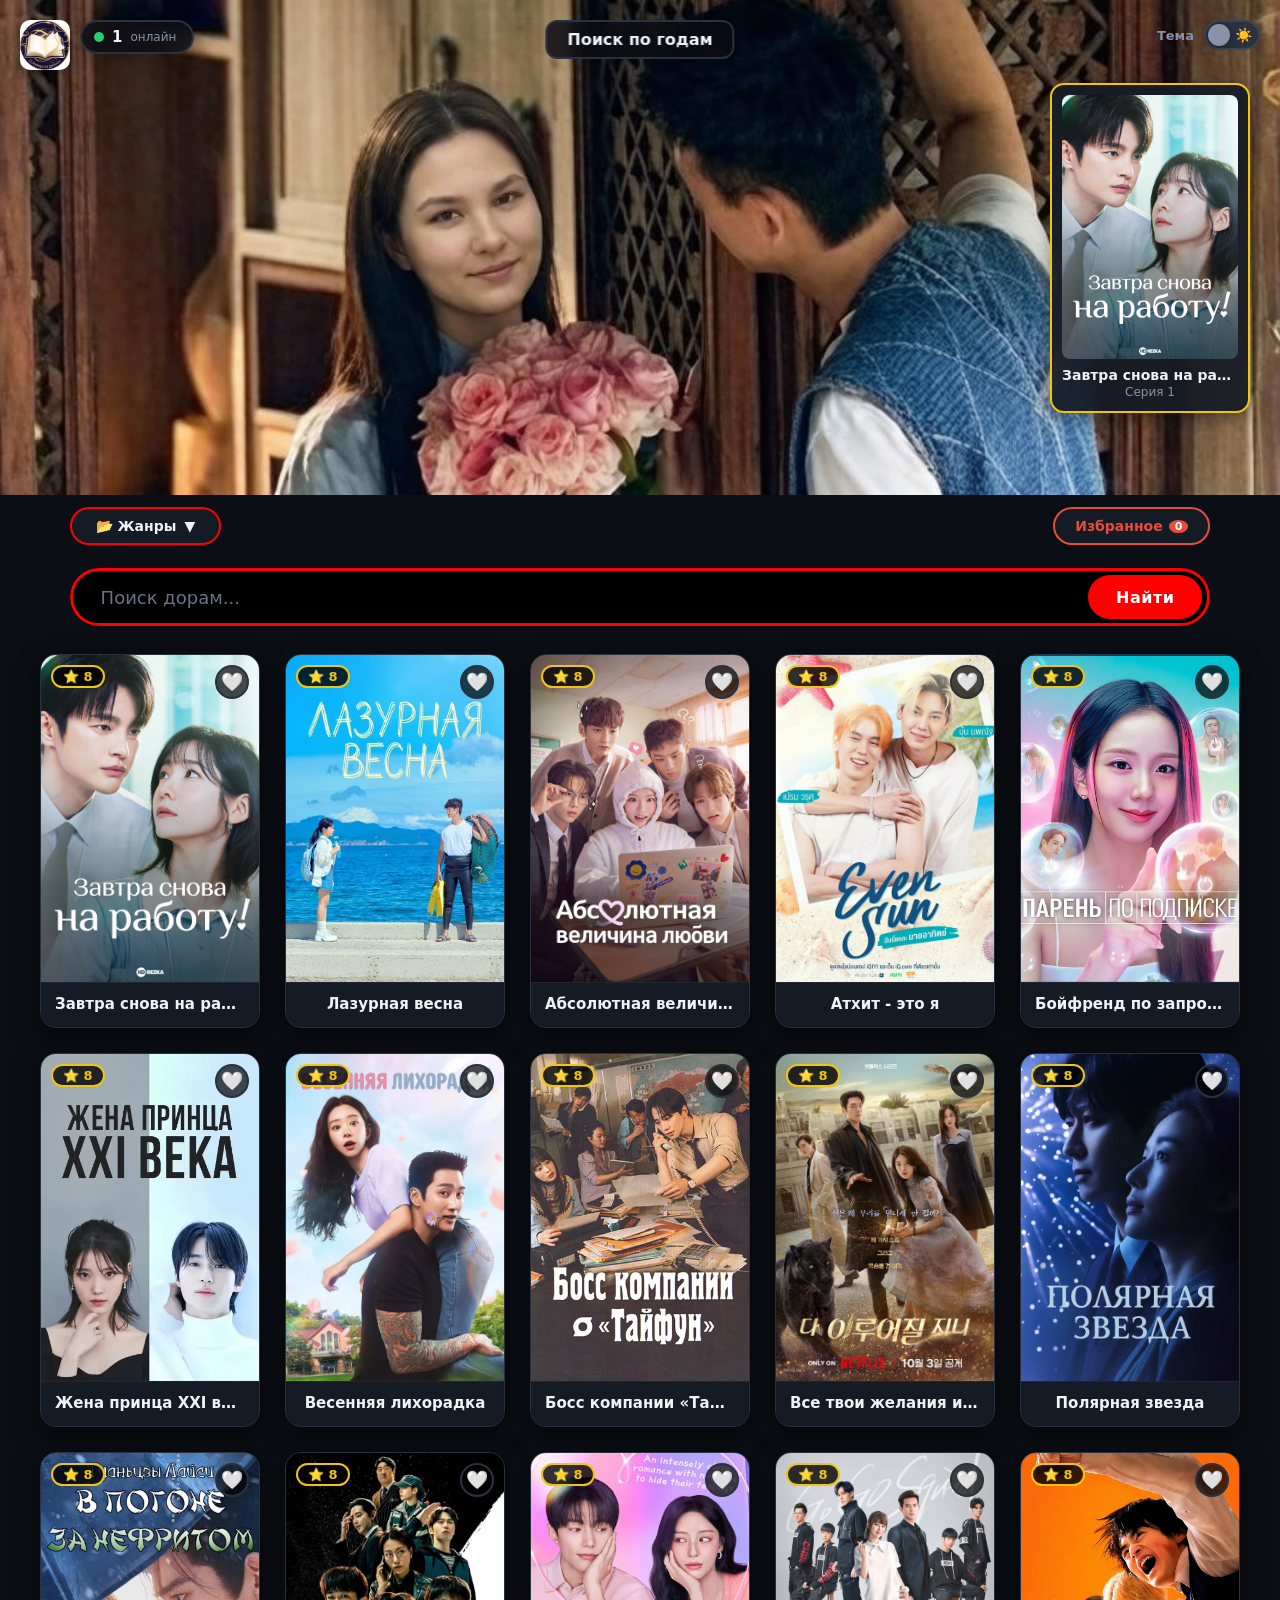
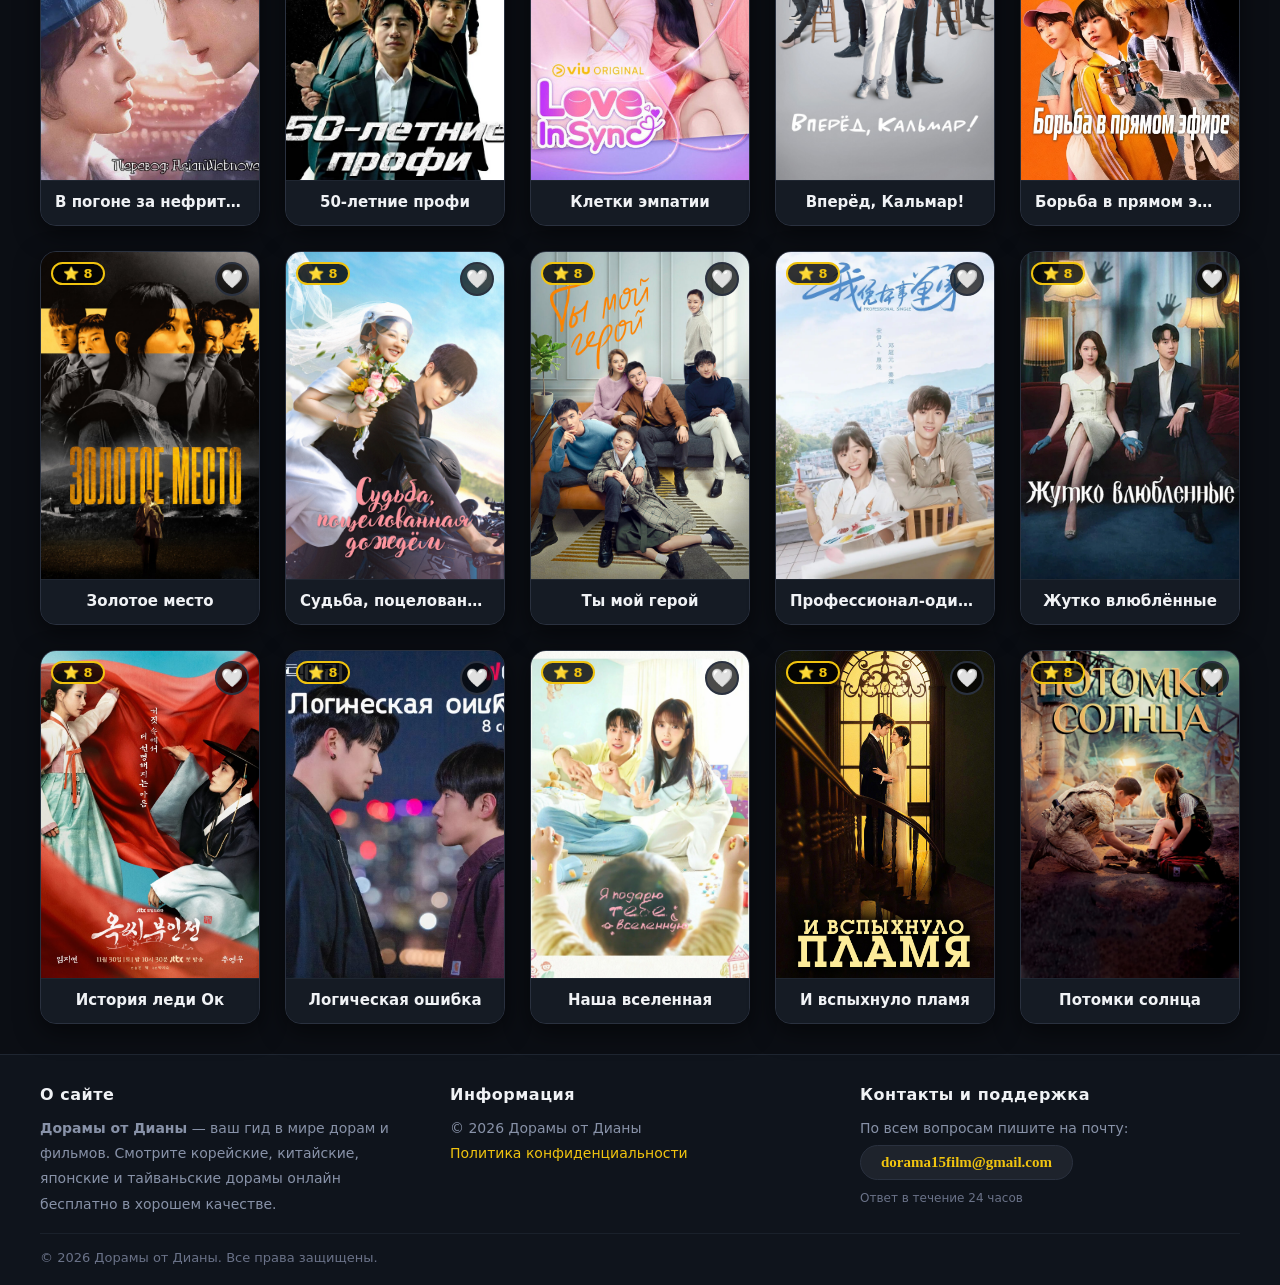
==== commit a8fc9ce2: "Update index.html" ====
--- a/index.html
+++ b/index.html
@@ -6,13 +6,9 @@
     <title>Дорамы от Дианы — смотреть дорамы онлайн бесплатно</title>
     <link rel="icon" href="Log.png" type="image/png">
     
-    <!-- ============================================================
-         МЕТА-ТЕГИ ДЛЯ ПОИСКОВИКОВ (МИНИМАЛЬНЫЕ)
-         ============================================================ -->
     <meta name="description" content="Смотрите дорамы онлайн бесплатно в хорошем качестве. Большой выбор корейских, китайских, японских и тайваньских дорам. Новинки 2024-2026." />
     <meta name="keywords" content="дорамы онлайн, смотреть дорамы" />
     
-    <!-- Open Graph (для соцсетей и Google) -->
     <meta property="og:title" content="Дорамы от Дианы — смотреть дорамы онлайн" />
     <meta property="og:description" content="Смотрите дорамы онлайн бесплатно в хорошем качестве." />
     <meta property="og:image" content="https://dorama15film-netizen.github.io/Logo.jpeg" />
@@ -20,19 +16,14 @@
     <meta property="og:type" content="website" />
     <meta property="og:site_name" content="Дорамы от Дианы" />
     
-    <!-- Twitter Card -->
     <meta name="twitter:card" content="summary_large_image" />
     <meta name="twitter:title" content="Дорамы от Дианы" />
     <meta name="twitter:image" content="https://dorama15film-netizen.github.io/Logo.jpeg" />
     
-    <!-- Дополнительные мета-теги -->
     <link rel="canonical" href="https://dorama15film-netizen.github.io/" />
     <meta name="robots" content="index, follow" />
     
     <style>
-        /* ============================================================
-           ВСЕ СТИЛИ (БЕЗ ИЗМЕНЕНИЙ)
-           ============================================================ */
         * { margin: 0; padding: 0; box-sizing: border-box; }
 
         :root {
@@ -666,6 +657,7 @@
         .movie-card:nth-child(22) { animation-delay: 1.10s; }
         .movie-card:nth-child(23) { animation-delay: 1.15s; }
         .movie-card:nth-child(24) { animation-delay: 1.20s; }
+        .movie-card:nth-child(25) { animation-delay: 1.25s; }
         @keyframes fadeInUp {
             from { opacity: 0; transform: translateY(30px); }
             to { opacity: 1; transform: translateY(0); }
@@ -1534,7 +1526,6 @@
                     cast: [{ name: 'Пэ Ин Хёк', role: 'Сон Тхэ Хён', tag: 'Главная роль' }, { name: 'Но Чжон Ый',
                         role: 'У Хён Джин', tag: 'Главная роль' }, { name: 'Пак Ю Хо', role: 'У Джу',
                         tag: 'Главная роль' }] } },
-            // ===== ДОРАМА 24: И вспыхнуло пламя =====
             drama24: {
                 name: 'И вспыхнуло пламя',
                 episodes: 10,
@@ -1546,12 +1537,30 @@
                     country: 'Китай',
                     duration: '00:45:00',
                     translation: 'Любительский многоголосый',
-                    plot: 'Шанхай двадцатых, но за кадром — не открытки с рикшами, а гарь гражданской войны, витающая над крышами вместе с дымом от жаровен уличных торговцев. Мальчишку в этой истории с рождения перепутали в роддоме, и вместо тепла родного дома он получил кулаки приёмного отца-военачальника. Годы побоев довели его до побега — почти без сил, почти без надежды. Спасла его дочь торговца лекарствами, простая девушка с руками, пахнущими сушёными травами и полынью. Спасла — и тут же поплатилась: её семью стёрли с лица земли, будто наказывая за доброту. Дальше — тишина в несколько лет, и внезапно судьба сводит их снова, только теперь между ними не благодарность, а нечто более острое и путаное. Влечение есть, а доверия нет ни на грош. Девушка вынашивает месть, и решается на отчаянный шаг: инсценирует собственную смерть, растворяется в ночи на долгих три года. Возвращается она уже другим человеком — по документам богатая наследница откуда-то из Юго-Восточной Азии, с шёлковыми платьями и холодным взглядом. И тут — поворот, от которого сжимается всё внутри: она объявляется невестой старшего брата того самого мальчика, которого когда-то спасла. Комната, где они встречаются впервые за три года, будто наэлектризована — там смешались ревность, старая боль, недосказанная нежность.',
+                    plot: 'Шанхай двадцатых, но за кадром — не открытки с рикшами...',
                     cast: [
                         { name: 'Чжан Линхэ', role: 'Мужская роль', tag: 'Главная роль' },
-                        { name: 'Цзин Тянь', role: 'Женская роль', tag: 'Главная роль' },
-                        { name: 'Ван Ибо', role: 'Второстепенная роль', tag: 'Второстепенная роль' },
-                        { name: 'Чжао Лиин', role: 'Второстепенная роль', tag: 'Второстепенная роль' }
+                        { name: 'Цзин Тянь', role: 'Женская роль', tag: 'Главная роль' }
+                    ]
+                }
+            },
+            drama25: {
+                name: 'Потомки солнца',
+                episodes: 16,
+                poster: 'w1500_51622262.jpg',
+                info: {
+                    year: '2024',
+                    director: 'Ли Ын-бок',
+                    genre: 'мелодрама, драма, боевик',
+                    country: 'Корея Южная',
+                    duration: '01:00:00',
+                    translation: 'Профессиональный многоголосый',
+                    plot: 'Где-то на границе двух государств, в зоне условного перемирия, армейский врач и капитан спецназа сталкиваются нос к носу — и это не самая удачная первая встреча: операция против воли начальства, испорченный протокол, взаимное раздражение пополам с искрой, которую оба старательно не замечают. Юн Мён Чжу привыкла к холодной голове и стерильным коридорам, Ю Си Джин — к пыли, приказам и риску как образу жизни. Казалось бы, два разных мира, но судьба упорно сводит их то на учениях, то в зоне стихийного бедствия за тысячи километров от дома. Военные сводки здесь соседствуют с почти подростковой неловкостью: кто первый напишет, кто как посмотрел, кто вспомнит про кого посреди ночной тревоги. Где-то рядом — друзья, у которых своя, не менее упрямая история чувств, разворачивающаяся параллельно. Тон то официальный, будто сводка с фронта, то совсем домашний, почти шепотом. Слышен гул вертолётных лопастей, запах антисептика в палатке-госпитале, далёкий смех в перерыве между тревогами. Любовь как лишний груз — так считает капитан, но разве сердце спросит разрешения? Как говорится, где тонко, там и рвётся: вопрос лишь в том, кто не выдержит первым — броня или чувство.',
+                    cast: [
+                        { name: 'Сон Хе Гё', role: 'Кан Мо Ён / Юн Мён Чжу', tag: 'Главная роль' },
+                        { name: 'Сон Джун Ки', role: 'Ю Си Джин', tag: 'Главная роль' },
+                        { name: 'Ким Джи Вон', role: 'Юн Мён Джу', tag: 'Второстепенная роль' },
+                        { name: 'Ким Хён Су', role: 'Со Дэ Ён', tag: 'Второстепенная роль' }
                     ]
                 }
             }
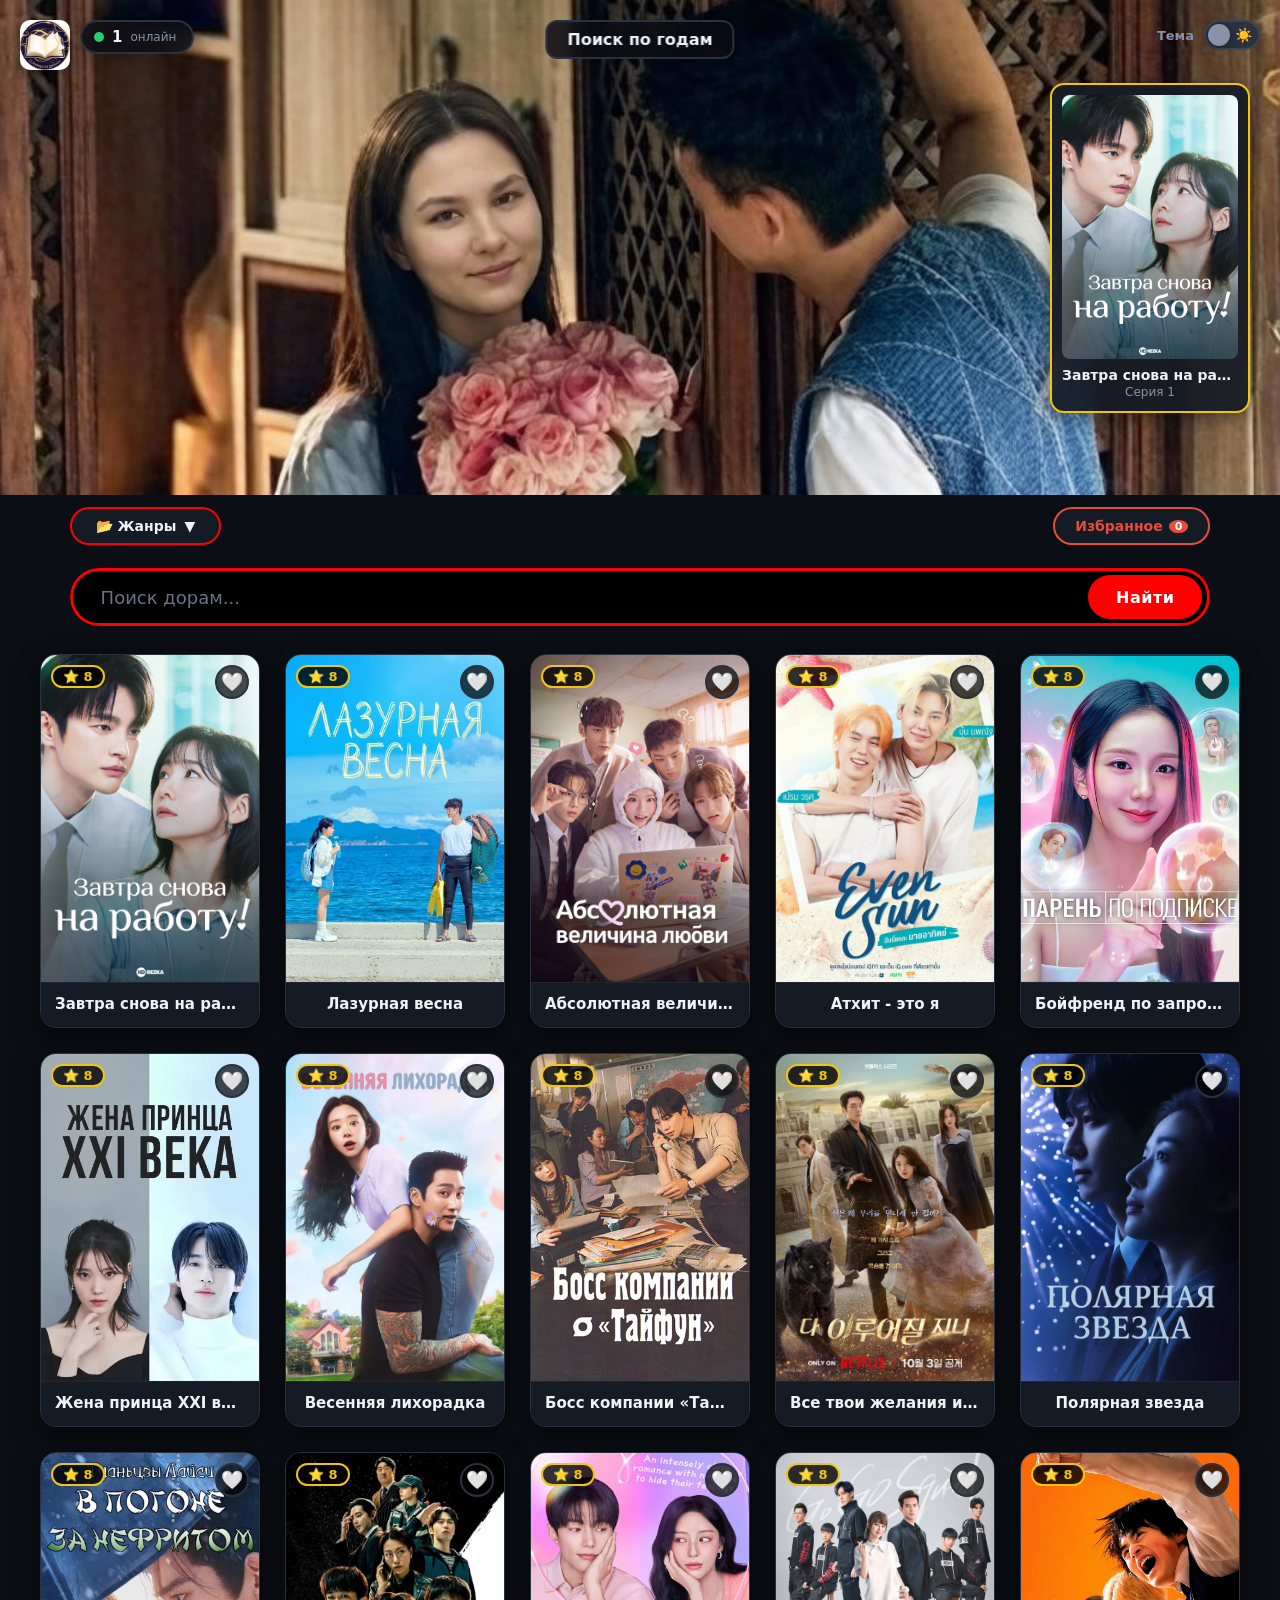
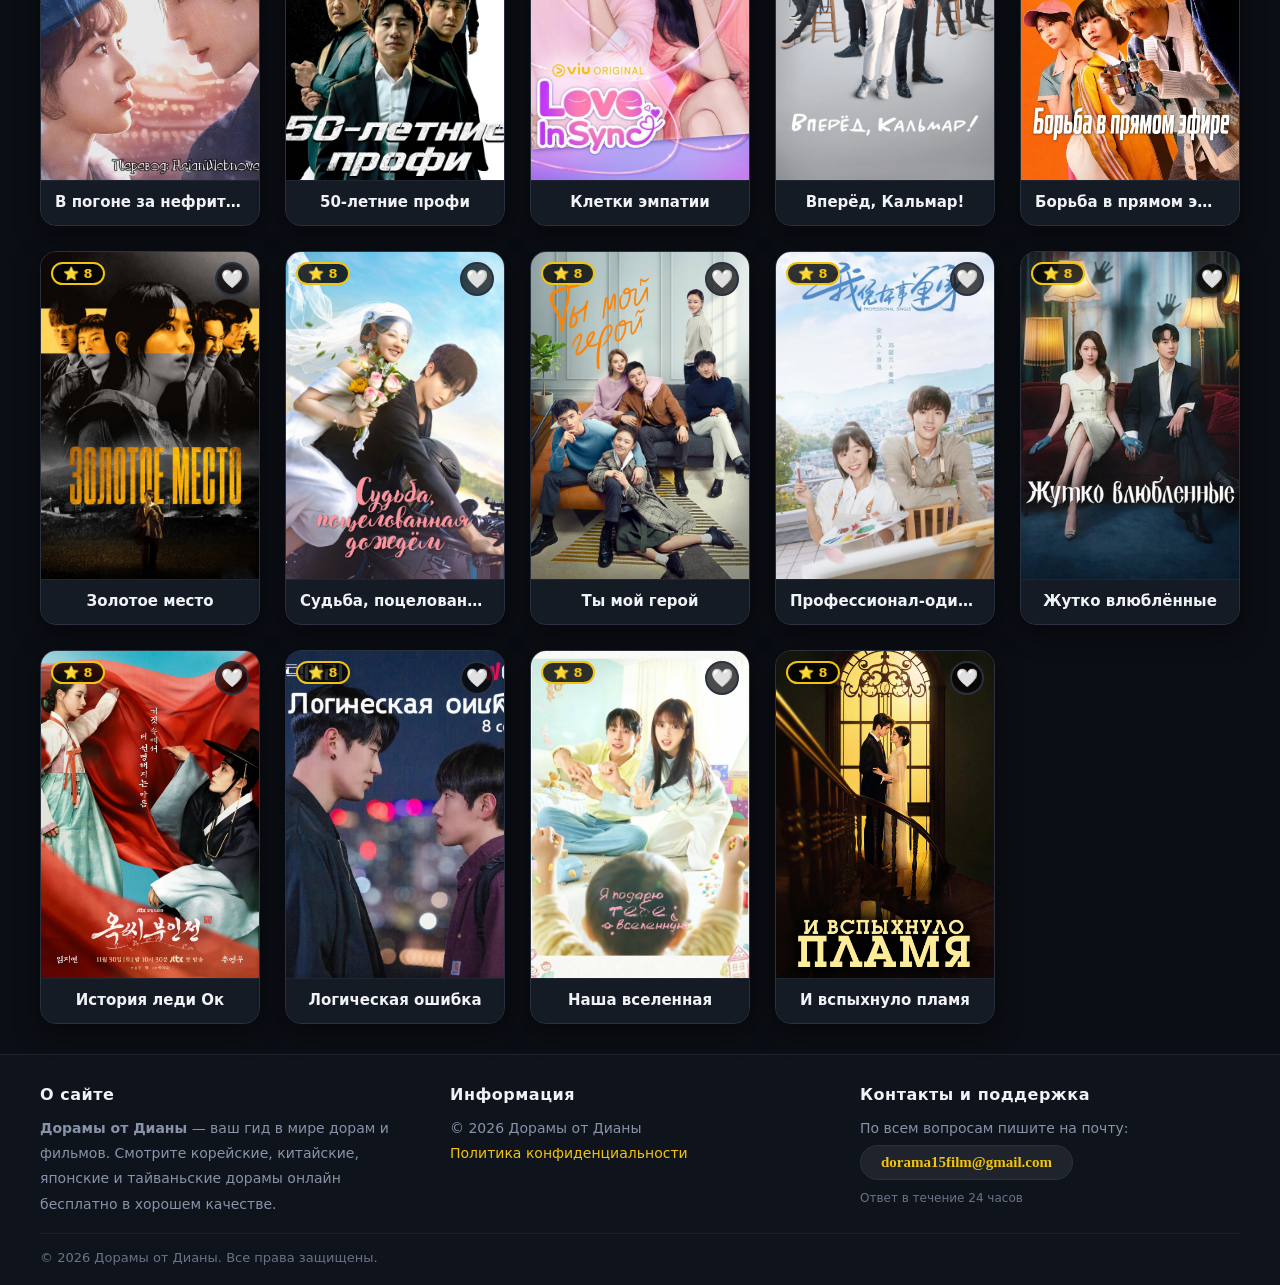
==== commit 560ce13f: "Update index.html" ====
--- a/index.html
+++ b/index.html
@@ -657,7 +657,6 @@
         .movie-card:nth-child(22) { animation-delay: 1.10s; }
         .movie-card:nth-child(23) { animation-delay: 1.15s; }
         .movie-card:nth-child(24) { animation-delay: 1.20s; }
-        .movie-card:nth-child(25) { animation-delay: 1.25s; }
         @keyframes fadeInUp {
             from { opacity: 0; transform: translateY(30px); }
             to { opacity: 1; transform: translateY(0); }
@@ -1543,26 +1542,6 @@
                         { name: 'Цзин Тянь', role: 'Женская роль', tag: 'Главная роль' }
                     ]
                 }
-            },
-            drama25: {
-                name: 'Потомки солнца',
-                episodes: 16,
-                poster: 'w1500_51622262.jpg',
-                info: {
-                    year: '2024',
-                    director: 'Ли Ын-бок',
-                    genre: 'мелодрама, драма, боевик',
-                    country: 'Корея Южная',
-                    duration: '01:00:00',
-                    translation: 'Профессиональный многоголосый',
-                    plot: 'Где-то на границе двух государств, в зоне условного перемирия, армейский врач и капитан спецназа сталкиваются нос к носу — и это не самая удачная первая встреча: операция против воли начальства, испорченный протокол, взаимное раздражение пополам с искрой, которую оба старательно не замечают. Юн Мён Чжу привыкла к холодной голове и стерильным коридорам, Ю Си Джин — к пыли, приказам и риску как образу жизни. Казалось бы, два разных мира, но судьба упорно сводит их то на учениях, то в зоне стихийного бедствия за тысячи километров от дома. Военные сводки здесь соседствуют с почти подростковой неловкостью: кто первый напишет, кто как посмотрел, кто вспомнит про кого посреди ночной тревоги. Где-то рядом — друзья, у которых своя, не менее упрямая история чувств, разворачивающаяся параллельно. Тон то официальный, будто сводка с фронта, то совсем домашний, почти шепотом. Слышен гул вертолётных лопастей, запах антисептика в палатке-госпитале, далёкий смех в перерыве между тревогами. Любовь как лишний груз — так считает капитан, но разве сердце спросит разрешения? Как говорится, где тонко, там и рвётся: вопрос лишь в том, кто не выдержит первым — броня или чувство.',
-                    cast: [
-                        { name: 'Сон Хе Гё', role: 'Кан Мо Ён / Юн Мён Чжу', tag: 'Главная роль' },
-                        { name: 'Сон Джун Ки', role: 'Ю Си Джин', tag: 'Главная роль' },
-                        { name: 'Ким Джи Вон', role: 'Юн Мён Джу', tag: 'Второстепенная роль' },
-                        { name: 'Ким Хён Су', role: 'Со Дэ Ён', tag: 'Второстепенная роль' }
-                    ]
-                }
             }
         };
 
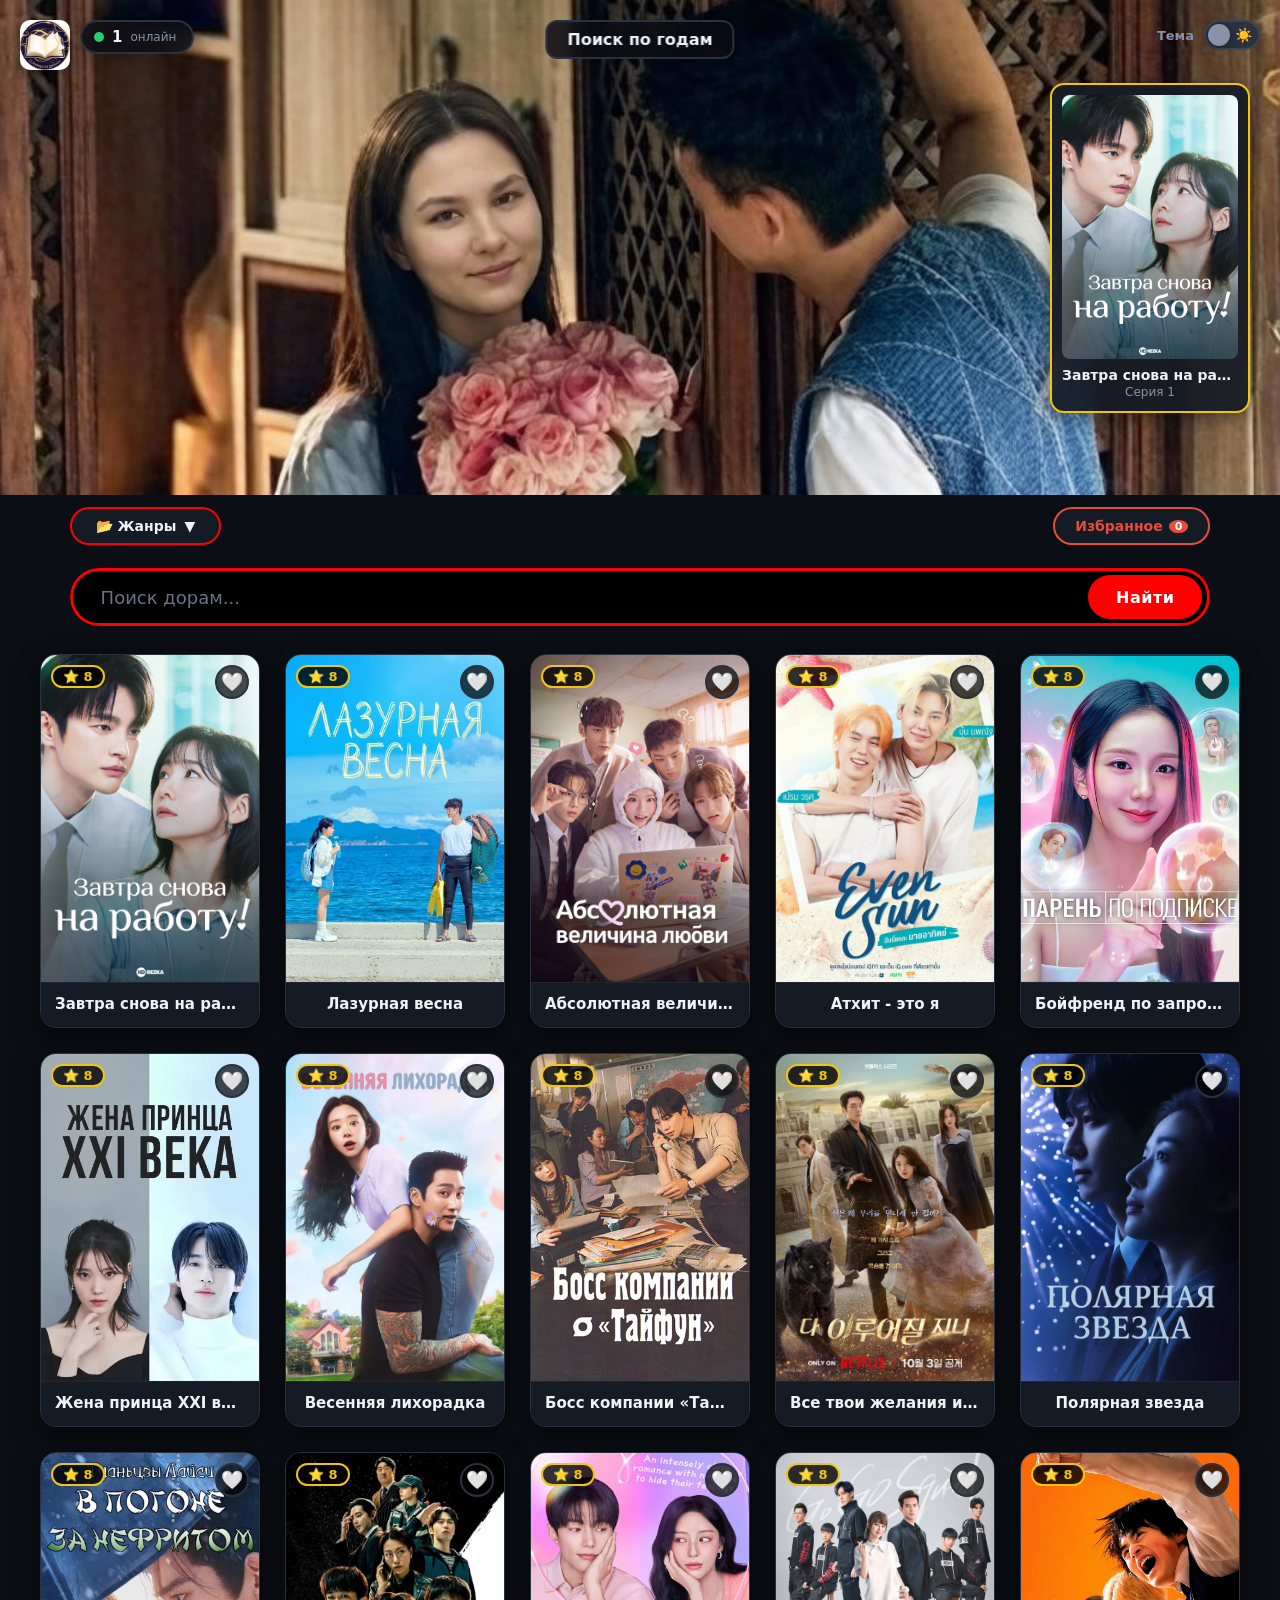
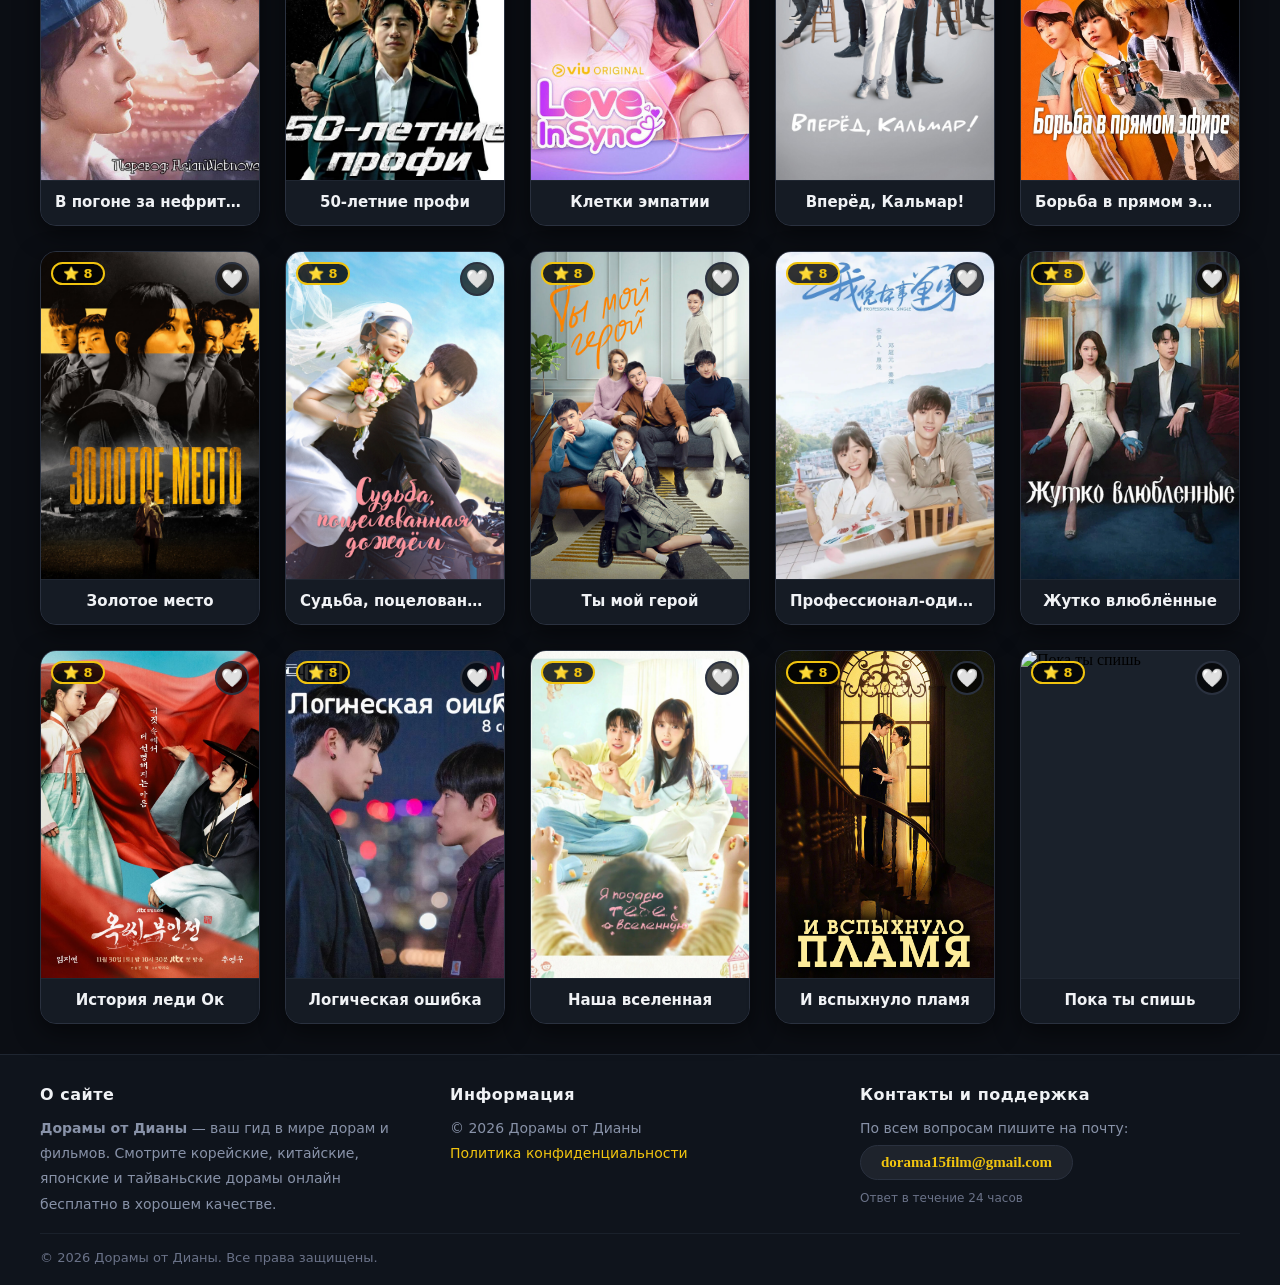
==== commit 4b579feb: "Update index.html" ====
--- a/index.html
+++ b/index.html
@@ -657,6 +657,7 @@
         .movie-card:nth-child(22) { animation-delay: 1.10s; }
         .movie-card:nth-child(23) { animation-delay: 1.15s; }
         .movie-card:nth-child(24) { animation-delay: 1.20s; }
+        .movie-card:nth-child(25) { animation-delay: 1.25s; }
         @keyframes fadeInUp {
             from { opacity: 0; transform: translateY(30px); }
             to { opacity: 1; transform: translateY(0); }
@@ -1390,138 +1391,138 @@
             drama1: { name: 'Завтра снова на работу!', episodes: 6, poster: 'DR.jpg',
                 info: { year: '2024', genre: 'мелодрама, комедия', country: 'Республика Корея', director: 'Чо Ын-соль',
                     duration: '01:10:00', translation: 'Профессиональный многоголосый',
-                    plot: 'Увлекательная история о жизни и любви.',
+                    plot: 'Увлекательная история о жизни и любви. Кан Си У и Ча Джи Юн — двое совершенно разных людей, чьи судьбы переплетаются в вихре событий. Он — известный архитектор, она — талантливый дизайнер. Смогут ли они преодолеть все преграды на пути к счастью?',
                     cast: [{ name: 'Со Ин Гук', role: 'Кан Си У', tag: 'Главная роль' }, { name: 'Пак Джи Хён',
                         role: 'Ча Джи Юн', tag: 'Главная роль' }] } },
             drama2: { name: 'Лазурная весна', episodes: 6, poster: 'Wt.jpg',
                 info: { year: '2026', genre: 'Мелодрама', country: 'Корея Южная', director: 'Чон Хон-су',
                     duration: '00:40:00', translation: 'Профессиональный многоголосый',
-                    plot: 'Говорят, море умеет слушать...',
+                    plot: 'Говорят, море умеет слушать. Не отвечает, не осуждает — просто шумит, перекатывая гальку, и ждёт. Именно к нему и приходят двое, каждый со своим грузом, каждый — на последнем издыхании в той жизни, которую уже не в силах тащить дальше. Юн Док Хён давно перестал ждать чего-то от будущего. Прошлое прилипло к нему, как морская соль к коже — незаметно, намертво, и уже не смыть. Со Ан На когда-то бежала вперёд быстрее всех, но однажды упала — и не просто разбила колено. Разбилась вся жизнь, которую она строила. Теперь тревога стала её постоянным спутником, тихим и удушающим, как туман над водой ранним утром. Они встречаются в маленьком прибрежном посёлке, где время течёт иначе. Без суеты. Без дедлайнов. Здесь рыбаки чинят сети, пахнет водорослями и жареной рыбой, и кажется, что мир снаружи — это просто сон, который никак не хочет заканчиваться. Нырять без снаряжения — странный выбор для людей, которые едва держатся на поверхности. Но именно под водой что-то меняется. Там нет голосов, нет воспоминаний, нет страха перед завтрашним днём. Только холод, темнота и собственное сердцебиение. И — странным образом — покой.',
                     cast: [{ name: 'Ким Е-рим', role: 'Со Ан На', tag: 'Главная роль' }, { name: 'Кан Сан-джун',
                         role: 'Юн Док Хён', tag: 'Главная роль' }] } },
             drama3: { name: 'Абсолютная величина любви', episodes: 16, poster: 'DD.jpg',
                 info: { year: '2026', genre: 'мелодрама, комедия', country: 'Корея Южная', director: 'Тхэ Гон Ли',
                     duration: '00:59:00', translation: 'Профессиональный многоголосый',
-                    plot: 'Днём — серая мышка за последней партой...',
+                    plot: 'Днём — серая мышка за последней партой, та самая ученица, которую учителя путают с соседкой по парте. Ночью — автор бойких веб-романов, где слова льются куда смелее, чем в реальной жизни Е И-джу когда-либо получалось вести себя. Дома — мать с хваткой, не оставляющей пространства для своевольных решений. На бумаге же — свобода без границ. Вдохновением для нового хита становятся четверо молодых учителей, только-только переступивших порог школы: живые, настоящие, с разными голосами и разными взглядами. И вот тонкая грань между вымыслом и явью начинает плавиться, особенно когда в поле зрения попадает загадочный учитель математики — слишком спокойный, слишком наблюдательный, слишком похожий на героя из её собственных текстов. 16 серий нежной неловкости, первых румянцев и того особого корейского обаяния, когда комедия щекочет, а в следующую секунду внезапно сжимает сердце. Где кончается строка романа и начинается настоящее чувство — провести эту черту окажется куда сложнее, чем писать главы по ночам.',
                     cast: [{ name: 'Ким Хян-ги', role: 'Е И-джу', tag: 'Главная роль' }, { name: 'Ким Джэ-хён',
                         role: 'Ким Джи-сок', tag: 'Главная роль' }] } },
             drama4: { name: 'Атхит - это я', episodes: 6, poster: 'i.jpg',
                 info: { year: '2022', genre: 'комедия, романтика', country: 'Таиланд', director: 'Bhandit Thongdee',
                     duration: '00:44:00', translation: 'Озвучка, Субтитры',
-                    plot: 'Сун работает сборщиком долгов...',
+                    plot: 'Сун работает сборщиком долгов, но его успех в этой роли оставляет желать лучшего. Он часто сталкивается с трудностями при попытках возврата денежных средств от должников. Ситуация усугубляется тем, что его отец, стоящий на грани банкротства, настоятельно требует от Суна возвращения долга с одного из клиентов, молодого человека по имени Атхит. Суну нужно как можно скорее найти способ эффективно разрешить эту задачу, чтобы избежать финансового коллапса своей семьи и сохранить деловую репутацию. Однако его обычные методы работают плохо — подход с прямым давлением и угрозами не приносит ожидаемых результатов. Необходимо, чтобы Сун пересмотрел свои методы и возможно нашел более гуманный и эффективный подход к взысканию задолженностей, чтобы добиться положительных изменений и успеха в своей работе.',
                     cast: [{ name: 'Nop Panut Guntachai', role: 'Атхит', tag: 'Главная роль' }, { name: 'Prem Warut',
                         role: 'Сун', tag: 'Главная роль' }] } },
             drama5: { name: 'Бойфренд по запросу', episodes: 10, poster: 'GT.jpg',
                 info: { year: '2026', genre: 'Комедия, мелодрама', country: 'Южная Корея', director: 'Ким Джон Щик',
                     duration: '00:55:00', translation: 'Профессиональный многоголосый',
-                    plot: 'Со Ми Рэ живёт работой...',
+                    plot: 'Со Ми Рэ живёт работой. Продюсер вебтунов — звучит круто, да? На деле это бесконечные дедлайны, капризные авторы и постоянное ощущение, что времени катастрофически не хватает ни на что. Романтика? Да она про неё даже думать забыла. Свидания, цветы, бабочки в животе — всё это кажется какой-то сказкой из манхвы, которую она сама редактирует. И тут ей подсовывают новое приложение. "Парень по подписке". Виртуальная реальность, идеальные парни на любой вкус — красавцы, умницы, романтики. Со Ми Рэ сначала скептически фыркает, но... любопытство берёт своё. Надевает шлем — и погружается. Там всё не по-настоящему, конечно. Но чувства? О, чувства очень даже настоящие. Сердце колотится, щёки горят, хочется улыбаться без причины. Она будто заново учится влюбляться. Параллельно в офисе её достаёт коллега Пак Кён Нам. Амбициозный, успешный, вечно всех переплюнуть пытается. Они постоянно спорят, соревнуются, огрызаются друг на друга. Но с недавних пор... споры перестали раздражать. Более того — работа вообще стала легче как-то. Неужели виртуальные свидания настолько меняют настроение? Вопрос назревает сам собой: где кончается фантазия и где начинается реальность? И что если самый идеальный парень давно рядом — просто ты его не замечала? А если Кён Нам знает о приложении больше, чем кажется? Если он тоже играет в эту игру — но по своим правилам?',
                     cast: [{ name: 'Ким Джи Су', role: '', tag: 'Главная роль' }, { name: 'Со Ин Гук', role: '',
                         tag: 'Главная роль' }] } },
             drama6: { name: 'Жена принца XXI века', episodes: 12, poster: 'GR.jpg',
                 info: { year: '2026', genre: 'мелодрама', country: 'Корея Южная', director: 'Пак Джун Хва',
                     duration: '01:14:00', translation: 'Профессиональный многоголосый',
-                    plot: 'Корея, которой не существует...',
+                    plot: 'Корея, которой не существует — и всё же она до боли узнаваема. Небоскрёбы, смартфоны, пробки на хайвеях, и где-то над всем этим — королевский дворец, живой и настоящий, с флагом, гвардией и протоколом на каждый чих. Монархия здесь — не музейный экспонат, а работающий механизм. Со своими правилами, своими жертвами и своими играми. Сон Хи Джу умеет многое. Острый ум, внешность, которая заставляет оборачиваться, воля — хоть гвозди забивай. Дочь влиятельного чеболя, казалось бы, у неё есть всё. Но одно маленькое "но" перечёркивает многое: она незаконнорождённая. В мире, где статус — это воздух, это звучит как приговор. Шёпот за спиной она слышит давно, научилась не вздрагивать. Но внутри — накопилось. Принц Ли Ан — второй сын. Не наследник, не символ, почти тень. Старший брат получил всё: внимание, привилегии, будущее. Ли Ан существует на периферии собственной семьи — и устал от этого так, что иногда хочется просто исчезнуть. Оказаться обычным человеком, хотя бы на один день. Их встреча — случайная, нелепая, немного неловкая — могла бы ничем не кончиться. Но судьба, она такая: редко спрашивает разрешения. Предложение, которое Хи Джу решается сделать, звучит холодно и по-деловому: фиктивный брак. Ей — защита и статус, ему — видимость реальной роли. Всё просто. Всё под контролем. Так обычно говорят в самом начале истории, которая потом выходит из-под контроля полностью.',
                     cast: [{ name: 'АйЮ', role: 'Сон Хи Джу', tag: 'Главная роль' }, { name: 'Пён Усок',
                         role: 'Принц Ли Ан', tag: 'Главная роль' }] } },
             drama7: { name: 'Весенняя лихорадка', episodes: 12, poster: 'GN.jpg',
                 info: { year: '2026', genre: 'мелодрама, комедия', country: 'Корея Южная', director: 'Пак Вон-гук',
                     duration: '01:02:00', translation: 'Профессиональный многоголосый',
-                    plot: 'Юн Бом сбегает из Сеула...',
+                    plot: 'Юн Бом сбегает из Сеула. Ну то есть официально она просто берёт перевод по обмену в маленький городишко Шинсу, работать учителем. Но по факту — да, сбегает, от чего-то что болит так сильно, что молчать об этом легче чем объяснять. Приезжает, а там всё как в провинции обычно бывает: все всех знают, сплетни разносятся быстрее интернета, и новенькая учительница из столицы — это событие года, считай. Поначалу Юн Бом держит дистанцию. Холодная, замкнутая, делает свою работу и всё. Пытается построить стену между собой и этим миром где все лезут с вопросами. А потом в её жизни появляется Сон Джэ Гю. Дядя одного из учеников, местная знаменитость, причём не самого положительного толка — связан с криминалом, решает вопросы по своему, грубовато так. Но парадокс в том, что за этой грубостью прячется что-то настоящее. Искреннее, что ли. Сначала их общение — чисто по школьным делам. Но Джэ-гю видит как местные начинают "прижимать" новенькую учительницу намёками, сплетнями, давлением. И начинает вмешиваться. А Юн Бом — она же независимая, ей эта защита не нужна вообще! Пытается границы выстроить, но обстоятельства заставляют их всё чаще пересекаться. Конфликты с родителями учеников, старые долги Джэ-гю, прошлое Юн Бом которое не отпускает... Постепенно между ними что то возникает. Не сразу понятно что именно, но точно больше чем просто знакомство. И теперь Юн Бом стоит перед выбором: продолжать прятаться в спокойной жизни или наконец разобраться со своим прошлым и впустить кого-то по-настоящему близко.',
                     cast: [{ name: 'Ан Бо-хён', role: 'Сон Джэ Гю', tag: 'Главная роль' }, { name: 'Ли Джу-бин',
                         role: 'Юн Бом', tag: 'Главная роль' }] } },
             drama8: { name: 'Босс компании «Тайфун»', episodes: 16, poster: 'LL.jpg',
                 info: { year: '2025', genre: 'Драма, семейный', country: 'Корея Южная', director: 'Ли На-джон',
                     duration: '01:17:00', translation: 'Профессиональный многоголосый',
-                    plot: '1997 год. Южная Корея...',
+                    plot: '1997 год. Южная Корея. Азиатский финансовый кризис бьёт по стране, как цунами. Компании рушатся одна за другой, люди теряют всё. В престижном районе Апкучжон умирает основатель торговой фирмы «Тайфун» — человек, который создавал это дело с нуля. А его сын Кан Тхэ-пун (имя буквально значит «тайфун») всю жизнь был беззаботным наследником. Деньги, тусовки, никакой ответственности. И вот теперь — бац! — он вынужден возглавить компанию, которая на грани банкротства. Тхэ-пун садится в кресло генерального директора, но понятия не имеет, что делать. Он путает факс с телефоном, не знает, что такое просроченный платёж, усердно конспектирует на совещаниях, как первоклашка. Кредиторы требуют долги, поставщики разрывают контракты, сотрудники в панике. Особенно О Ми-сук из бухгалтерии — старшая дочь в бедной семье, которая годами тянет родных на себе. Для неё работа в «Тайфуне» — единственный источник дохода. И тут появляется этот неопытный босс со своими идеями? Но Тхэ-пун не сдаётся. Он меняет яркую одежду на строгий костюм и начинает учиться заново — с нуля, как отец когда-то. Предлагает рискованный план: искать клиентов среди мелких провинциальных магазинов, которых игнорируют большие корпорации. Стать посредником, помочь им выжить в кризис. Ми-сук, перфекционистка до мозга костей, видит в этом плане шанс. Она соглашается возглавить проект, хотя сомнения гложут изнутри. Команда раскалывается: Ми-сук уезжает по городам, сталкиваясь с отказами и недоверием. Тхэ-пун остаётся в Сеуле, ведёт переговоры с кредиторами... и узнаёт страшную правду: его отец заложил личное имущество ради бизнеса. Эта жертва меняет всё. Тхэ-пун понимает: «Тайфун» — это не просто компания. Это наследие, любовь, символ стихии, которая может как разрушить, так и очистить путь для нового начала. И если он не справится, всё рухнет окончательно.',
                     cast: [{ name: 'Ли Джун-хо', role: 'Кан Тхэ-пун', tag: 'Главная роль' }, { name: 'Ким Мин-ха',
                         role: 'О Ми-сук', tag: 'Главная роль' }] } },
             drama9: { name: 'Все твои желания исполнятся', episodes: 13, poster: 'FQ.jpg',
                 info: { year: '2025', genre: 'комедия, мелодрама, фэнтези', country: 'Корея Южная',
                     director: 'Бён Хон Ли', duration: '00:55:00', translation: 'Любительский многоголосый',
-                    plot: 'Га Ён разучилась мечтать...',
+                    plot: 'Га Ён разучилась мечтать. Точнее, она и не умела толком. Чувства? Выражать эмоции? Зачем, если можно просто существовать, не высовываясь, не надеясь ни на что. Окружающая реальность приносит разочарования, так к чему тогда позитивное мышление и вся эта мишура про силу желаний? Но однажды случается чудо. Старинная лампа, пылившаяся где-то на антресолях, оказывается в её руках. И оттуда появляется... джинн. Настоящий, живой, эмоциональный до неприличия. Дух, который томился в заточении веками, изнывая от одиночества, жаждущий хоть какого-то общения. И вот судьба сводит его с девушкой, которая вообще не знает, чего хочет. Три желания. Классика жанра. Казалось бы, мечта любого человека — получить шанс изменить жизнь одним щелчком пальцев. Но Га Ён ошеломлена. Её мозг отказывается работать в категориях "хочу". Она отвыкла представлять себя счастливой, обладательницей чего-то ценного. Мечты стали чем-то абстрактным, недостижимым, бессмысленным. А джинн — навязчивый, неугомонный, яркий как фейерверк — не даёт ей покоя. Требует загадать желания, чтобы наконец освободиться из проклятой лампы. Но как загадать, если не знаешь, чего хочешь? Как поверить в возможность счастья, если годами убеждал себя, что это не для тебя? Наука утверждает: мозг не отличает реальность от воображения. Мечты могут влиять на жизнь, если их правильно использовать. Но грёзы — коварная штука, они не знают границ, а разочарование от несбывшихся надежд бьёт больнее любой реальной неудачи. Два существа — девушка, запершая себя в клетку равнодушия, и древний дух, переполненный эмоциями. Их встреча обещает быть взрывоопасной. Потому что иногда, чтобы исполнились желания, нужно сначала научиться их чувствовать. А это — самая сложная магия из всех возможных.',
                     cast: [{ name: 'Су Чжи Пэ', role: 'Га Ён', tag: 'Главная роль' }, { name: 'У Бин Ким',
                         role: 'Джинн', tag: 'Главная роль' }] } },
             drama10: { name: 'Полярная звезда', episodes: 9, poster: 'RR.jpg',
                 info: { year: '2025', genre: 'триллер, мелодрама, боевик', country: 'Корея Южная',
                     director: 'Ким Хи-вон', duration: '00:53:00', translation: 'Профессиональный многоголосый',
-                    plot: 'Мун Джу когда-то была звездой...',
+                    plot: 'Мун Джу когда-то была звездой дипломатического небосклона — умная, решительная, безупречная в каждом жесте и слове. Её уважали коллеги, ею гордилась страна. Казалось, ей по плечу любые международные переговоры и самые запутанные политические интриги. Но одно убийство способно разрушить даже самую блестящую карьеру. Влиятельный чиновник найден мёртвым, а все улики ведут в такие дебри, где дипломатический иммунитет не поможет. Между Севером и Югом разгорается игра, ставки в которой — человеческие жизни. В центре этого водоворота появляется Сан Хо — человек без прошлого, имени и, кажется, совести. Наёмник, который умеет решать проблемы радикально и бесшумно. Его руки помнят запах пороха, а глаза видели столько крови, что уже ничему не удивляются. Теперь Мун Джу и этот загадочный незнакомец должны работать в паре. Она — с её дипломатической мудростью, он — с его жестокими методами. Правда где-то рядом, но за неё придётся заплатить такую цену, которая может оказаться слишком высокой даже для закалённых в боях сердец.',
                     cast: [{ name: 'Чон Джи-хён', role: 'Мун Джу', tag: 'Главная роль' }, { name: 'Кан Дон-вон',
                         role: 'Сан Хо', tag: 'Главная роль' }] } },
             drama11: { name: 'В погоне за нефритом', episodes: 40, poster: 'KK.jpg',
                 info: { year: '2026', genre: 'драма, мелодрама', country: 'Китай', director: 'Цзэн Цинцзе',
                     duration: '00:46:50', translation: 'Любительский многоголосый',
-                    plot: 'Метель — штука безжалостная...',
+                    plot: 'Метель — штука безжалостная, заносит следы быстрее, чем успеваешь оглянуться. Именно в такую непогоду судьба сталкивает Фань Чанъюй, простую девушку из мясной лавки, с раненым, полузамёрзшим мужчиной у обочины. Пройти мимо она не смогла — то ли совесть не позволила, то ли что-то ещё, чему сама Чанъюй пока не может подобрать название. А зря бы прошла: перед ней, оказывается, не бродяга, а Се Чжэн, маркиз, чью семью недавно вырезали жестоко и без сожаления, и теперь он вынужден скрываться, точно загнанный зверь, от врагов, что не остановятся, пока не доведут дело до конца. Фань Чанъюй — не кисейная барышня, а женщина с крепкими руками и характером под стать: работа в мясной лавке закалила и тело, и волю. Родственники у неё, как назло, из тех, что готовы обобрать до нитки при первой возможности, поэтому, когда подворачивается шанс через фиктивный брак защититься от их посягательств и заодно спасти найденного незнакомца, героиня решается — без особых раздумий, на голом расчёте пополам с состраданием. Поначалу это чистая сделка: он получает укрытие, она — защиту от жадных родичей. Она понятия не имеет, что перед ней не какой-то безродный бедолага, а наследник знатного рода. Но, как это часто случается, фальшивые чувства начинают потихоньку прорастать чем-то настоящим, будто трава сквозь трещины в камне. Между двумя людьми, которых свело чистое совпадение, зарождается связь — сначала настороженная, потом всё более крепкая, и вот уже ни он, ни она не могут сказать наверняка, где кончается расчёт и начинается любовь. Только вот радоваться рано: как только чувства становятся явными, влюблённые оказываются в самом центре смертельно опасной игры. Тайны Се Чжэна нагоняют беду, и парочке приходится расстаться — не по своей воле, а чтобы просто выжить. Но Фань Чанъюй не из тех, кто смиряется с несправедливостью: она отправляется прямиком на поле боя, вооружённая ножом мясника вместо меча, и это не метафора, а буквальная деталь, ставшая символом всей истории. Ради любимого и ради справедливости она готова на многое, а рядом с ней — верные друзья, без которых такие бои не выигрывают. Постепенно линии судьбы вновь пересекаются: влюблённые встречаются посреди хаоса войны и вместе идут против общего врага, мечтая только об одном — вернуться домой, туда, где начиналась их история, ещё до всех этих метелей, интриг и крови.',
                     cast: [{ name: 'Линхэ Чжан', role: 'Се Чжэн', tag: 'Главная роль' }, { name: 'Сивэй Тянь',
                         role: 'Фань Чанъюй', tag: 'Главная роль' }] } },
             drama12: { name: '50-летние профи', episodes: 12, poster: 'God.jpg',
                 info: { year: '2026', genre: 'комедия, боевик, криминал', country: 'Корея Южная',
                     director: 'Хан Донхва', duration: '01:10:00', translation: 'Профессиональный многоголосый',
-                    plot: 'Есть такая поговорка — покой нам только снится...',
+                    plot: 'Есть такая поговорка — покой нам только снится, и трое героев этой истории убедились в этом на собственной шкуре. Каждому из них давно перевалило за пятьдесят, у каждого за плечами — жизнь, полная риска, а теперь вроде бы наступило время тихой гавани. Да только гавань оказалась с подвохом. Чон Хомён когда-то был агентом национальной разведки — человеком, чья работа состояла в том, чтобы оставаться невидимым. После ложного обвинения ему пришлось исчезнуть по-настоящему: сменить имя, лицо жизни и осесть на острове Ёнсон под личиной скромного повара китайского ресторанчика. Готовит, между прочим, неплохо — но руки, которые когда-то держали оружие, иногда предательски вздрагивают при виде ножа для разделки мяса. Бон — фигура ещё более трагичная. Северокорейский спецагент, потерявший память в результате давнего инцидента. Он живёт как будто половинкой себя: старые навыки — рефлексы, реакция, умение читать людей — временами всплывают из глубин подсознания, точно рыба, на миг показавшаяся над водой и снова канувшая в омут. Сам он этого не осознаёт, а окружающие лишь диву даются, откуда в тихом соседе вдруг берётся такая прыть. Третий — Кан, человек с криминальным прошлым, некогда занимавший не последнее место в преступной иерархии. Теперь он старается держаться подальше от бывших подельников, от всего, что напоминает о прежней жизни. Но прошлое, как назло, липнет к пяткам похлеще смолы.',
                     cast: [{ name: 'Син Хагюн', role: 'Чон Хомён', tag: 'Главная роль' }, { name: 'О Джонсэ',
                         role: 'Бон', tag: 'Главная роль' }, { name: 'Хо Сонтхэ', role: 'Кан',
                         tag: 'Главная роль' }] } },
             drama13: { name: 'Клетки эмпатии', episodes: 6, poster: 'AA.jpg',
                 info: { year: '2026', genre: 'Мелодрама, Фэнтези', country: 'Корея Южная', director: 'Ким Чхиль-бон',
                     duration: '00:49:00', translation: 'Профессиональный многоголосый',
-                    plot: 'Бывают люди, которые чувствуют слишком много...',
+                    plot: 'Бывают люди, которые чувствуют слишком много, и те, кто не чувствует почти ничего — по разным причинам, но одинаково больно. Психолог-консультант день за днём впитывает чужую боль, как губка, пока границы между «моим» и «твоим» переживанием не начинают стираться совсем. Он слышит чужие слёзы раньше, чем клиент успевает их произнести. По другую сторону — бывшая айдол-звезда, которая с детства училась запирать эмоции на замок. Её лицо — маска, отточенная годами перед камерами и публикой; внутри, впрочем, давно что-то потрескивает. Актёрская карьера трещит следом: холодность, которая раньше читалась как загадочность, теперь выглядит просто пустотой. Их встреча — случайность, из тех, что потом называют судьбой. Что-то происходит в момент столкновения этих двух противоположностей: чувства одного будто просачиваются в другого, минуя все привычные фильтры и защиты. Смех отражается смехом, тревога — тревогой, и оба вдруг оказываются голыми перед чужими переживаниями, как перед зеркалом без права отвернуться. Это уже не просто симпатия и не просто профессиональный интерес — это нечто вроде эмоционального заражения, от которого нет прививки. Комедийные нотки соседствуют с настоящей тревогой, лёгкость — с вопросом о том, где заканчивается «я» и начинается «другой». Что случится, когда чужая боль станет неотличима от собственной?',
                     cast: [{ name: 'Ким Мён-су', role: 'Психолог', tag: 'Главная роль' }, { name: 'Кан Мин-а',
                         role: 'Айдол', tag: 'Главная роль' }] } },
             drama14: { name: 'Вперёд, Кальмар!', episodes: 41, poster: 'WK.jpg',
                 info: { year: '2019', genre: 'комедия, мелодрама, романтика, молодость, спорт', country: 'Китай',
                     director: 'Чэнь Хунжу', duration: '00:45:00', translation: 'Профессиональный многоголосый',
-                    plot: 'Бойкая студентка Тун Нянь...',
+                    plot: 'Бойкая и харизматичная студентка Тун Нянь занята собственными научными разработками по изучению искусственного интеллекта, а в свободное время участвует в аниме-косплеях и поет песни в своем видеостриме. Но вся ее спокойная жизнь полетела под откос, когда она встретилась с Хань Шан Яном — капитаном команды по киберспорту. Однако неприступный красавчик не замечает ничего вокруг, обеспокоенный только предстоящим чемпионатом мира. Умная девушка придумывает, как привлечь внимание парня: раз это невозможно в реальности, значит, надо сделать это в кибервселенной.',
                     cast: [{ name: 'Ян Цзы', role: 'Тун Нянь', tag: 'Главная роль' }, { name: 'Ли Сянь',
                         role: 'Хань Шан Янь', tag: 'Главная роль' }] } },
             drama15: { name: 'Борьба в прямом эфире', episodes: 6, poster: 'HY.jpg',
                 info: { year: '2026', genre: 'Триллер, Драма, Боевик', country: 'Япония', director: 'Хидэки Такэути',
                     duration: '00:45:00', translation: 'Профессиональный многоголосый',
-                    plot: 'Камера трясётся в руках...',
+                    plot: 'Камера трясётся в руках, звук рвётся, на экране — обычный школьный двор, где обычного парня снова прижали к забору. Ничего нового. Кота Симура давно перестал считать синяки: мать тяжело болеет, в кошельке — пустота, а одноклассники чувствуют слабину носом, как собаки. Жить с этим можно. Жить на это — нельзя. И вот однажды случайно снятый ролик с дворовой дракой взлетает в сети так, что у Коты темнеет в глазах от количества просмотров. Деньги. Внимание. Хоть что-то, что не отнимет завтрашний день. Парень, ни разу в жизни не вставший в правильную боевую стойку, начинает по ночам пересматривать мутные видеоуроки, заучивая удары, как иероглифы. Получается криво, болезненно, но получается. Стримерская лестница не прощает слабину — каждая новая трансляция требует драки жёстче предыдущей, а зрители быстро привыкают к зрелищу и просят добавки. Рядом появляются такие же отчаявшиеся — кто-то стал другом, кто-то союзником на одну ночь эфира. Цифры подписчиков растут, как температура у больного: вроде хороший знак, а тревожно. Мир интернет-славы оказывается куда грязнее школьного двора — тут предают красивее и бьют не только кулаками. Вопрос лишь один: что Кота продаст раньше — свой страх или себя самого?',
                     cast: [{ name: 'Одзи Судзука', role: 'Кота Симура', tag: 'Главная роль' }] } },
             drama16: { name: 'Золотое место', episodes: 10, poster: 'LG.jpg',
                 info: { year: '2026', genre: 'криминал, триллер', country: 'Корея Южная', director: 'Сон Хун Ким',
                     duration: '00:52:50', translation: 'Любительский двухголосый',
-                    plot: 'Ким Хи Джу умеет быть невидимкой...',
+                    plot: 'Ким Хи Джу умеет быть невидимкой. Восемь часов в форме, проверяешь сумки, смотришь в документы, киваешь, пропускаешь. Аэропорт — место, где все куда-то летят, а ты стоишь на месте. Дома — ссоры, усталость, тупик. Она давно привыкла, что её жизнь — это узкий коридор без окон: вперёд идти можно, но куда — непонятно. Один знакомый пилот попросил подержать сумку. Обычную, с виду ничем не примечательную. Внутри оказалось золото. Вот тут всё и началось. Блеск металла делает с людьми странные вещи — гасит осторожность, разжигает что-то такое, о чём потом неловко вспоминать. Хи Джу не сразу, но поддалась. Кажется, что наконец-то — вот оно, шанс, которого так долго не было. Выход из коридора. Дверь в другую жизнь. Только золото — вещь такая: оно всегда чьё-то. И за ним уже идут. Директор Пак отправил людей. Преступники почуяли запах. Детектив Джин Ман тоже двигается по следу. А из прошлого появляется Чан Ук — человек, которого она когда-то знала, и который теперь смотрит на неё так, будто читает мысли. Спасаясь, Хи Джу бежит туда, куда меньше всего хотела возвращаться — в Gold Land, бывший шахтёрский город, пропахший азартом и старыми обидами. Здесь её знают. Здесь её помнят. Здесь её боятся — или, наоборот, ждут.',
                     cast: [{ name: 'Бо Ён Пак', role: 'Ким Хи Джу', tag: 'Главная роль' }] } },
             drama17: { name: 'Судьба, поцелованная дождем', episodes: 30, poster: 'LASET.jpg',
                 info: { year: '2025', genre: 'Мелодрама', country: 'Китай', director: 'Линь Цин',
                     duration: '30 x 00:12:00', translation: 'Любительский многоголосый',
-                    plot: 'Шесть лет — это много или мало?...',
+                    plot: 'Шесть лет — это много или мало? Смотря что считать. Для Хэ Юй Чэня это была целая жизнь: из перспективного боксёра — в человека, которому, как говорится, дали подножку в самый неподходящий момент. Скандал, крах карьеры, и где-то на дне всего этого — воспоминание об одной ночи. Об одной женщине. О Бу Янь, которая появилась как гроза — ярко, оглушительно — и исчезла, не объяснив зачем. Он думал, что давно перестал думать о ней. Ошибался. Она вернулась. Причём вернулась не с извинениями — с предложением. Формальным, холодным, почти деловым: контракт, подпись, деньги. И ещё кое-что, о чём она предпочитает не говорить вслух. Бу Янь всегда умела носить маску — аристократичная, уверенная в себе наследница, которой, судя по всему, всё даётся легко. Только вот глаза иногда выдают: что-то внутри неё давно сломано, и она очень старательно делает вид, что это не так. А ещё — дети. Двое. И даты, которые совпадают слишком точно, чтобы быть случайностью. Что скрывает эта женщина? Почему она ушла тогда — и почему вернулась сейчас? И самое главное: что делать мужчине, который умеет держать удар на ринге, но совершенно беззащитен перед единственным человеком, которого никогда по-настоящему не забывал?',
                     cast: [{ name: 'Чэнь Фантун', role: '', tag: 'Главная роль' }, { name: 'Дай Гаочжэн', role: '',
                         tag: 'Главная роль' }] } },
             drama18: { name: 'Ты мой герой', episodes: 40, poster: 'kdfgj.jpg',
                 info: { year: '2024', genre: 'Мелодрама, комедия, романтика', country: 'Китай', director: 'Ли Цзянь',
                     duration: '40 x 00:45:00', translation: 'Профессиональный многоголосый',
-                    plot: 'История о настоящей любви...',
+                    plot: 'История о настоящей любви и героизме в повседневной жизни. Главные герои проходят через испытания, чтобы понять, что настоящее счастье — рядом. В центре сюжета — молодая девушка, которая мечтает стать врачом, и парень, который работает спасателем. Их пути пересекаются, когда случается трагедия, и они понимают, что судьба свела их не случайно. Смогут ли они преодолеть все преграды и быть вместе?',
                     cast: [{ name: 'Сун Цзянь', role: 'Чжан И', tag: 'Главная роль' }, { name: 'Ли Цинь',
                         role: 'Хэ Хуань', tag: 'Главная роль' }] } },
             drama19: { name: 'Профессионал-одиночка', episodes: 24, poster: '1920x.jpg',
                 info: { year: '2020', genre: 'мелодрама, комедия, романтика', country: 'Китай', director: 'Линь Янь',
                     duration: '24 x 00:45:00', translation: 'Профессиональный многоголосый',
-                    plot: 'Сюжет разворачивается вокруг двух студентов...',
+                    plot: 'Сюжет разворачивается вокруг двух студентов скульптурного факультета. Цинь Шэнь — талантливый, умный и очень сосредоточенный на учёбе парень. Он холоден, замкнутый и искренне считает, что романтические отношения — это пустая трата времени. Юань Цянь — девушка с живым, упрямым и решительным характером. Она не обладает таким же врождённым талантом, как Цинь Шэнь, но очень любит скульптуру, много работает и не сдаётся. При этом она довольно критична к окружающим и часто замечает в людях то, что другие могут упустить. Их пути пересекаются: Юань Цянь постоянно попадает в ситуации, которые усложняют жизнь Цинь Шэню. Поначалу это его раздражает, но постепенно, наблюдая за девушкой, он сам того не замечает, как проникается к ней симпатией. А Юань Цянь видит, что отношение Цинь Шэня меняется. Вместе им предстоит преодолевать не только рабочие и учебные трудности, но и постепенно узнавать друг друга, расти и учиться строить отношения. В сюжете также есть линия с другим персонажем — студентом спортивного факультета Сун Си И, который тоже проявляет к Юань Цянь интерес. Дорама создаёт уютную, «студенческую» атмосферу — много сцен с учёбой, проектами, совместными выездами. В ней есть и забавные, и трогательные моменты, связанные с первой любовью и взрослением.',
                     cast: [{ name: 'Дэн Чаоюань', role: 'Цинь Шэнь', tag: 'Главная роль' }, { name: 'Ирене Сун',
                         role: 'Юань Цянь', tag: 'Главная роль' }] } },
             drama20: { name: 'Жутко влюблённые', episodes: 12, poster: 'ldf.jpg',
                 info: { year: '2026', genre: 'мелодрама, комедия, фэнтези, детектив', country: 'Корея Южная',
                     director: 'Ли Минсу', duration: '01:10:30', translation: 'Проф. Многоголосый',
-                    plot: 'Есть люди, которым, кажется, судьба выдала все козыри разом...',
+                    plot: 'Есть люди, которым, кажется, судьба выдала все козыри разом — красота, деньги, положение в обществе. Вот и наша героиня, Чон Ён Ри, живёт будто в глянцевом журнале: собственная гостиничная империя, шикарные апартаменты, машины, от которых глаза разбегаются. Соседки по кампусу в своё время локти кусали от зависти, что уж говорить. Только оболочка эта — красивая обёртка, под которой прячется штука пострашнее любого скелета в шкафу. Девушка видит мертвецов. И не в смысле "чувствую неладное", а по-настоящему, во плоти (ну, почти) — по ночам к ней наведываются души тех, кого убили несправедливо, кто не смог упокоиться. Прикиньте: ложишься спать в спальне за миллион вон, а к тебе приходит призрак с покалеченной судьбой и явно не для того, чтобы пожелать спокойной ночи. Никакие деньги от такого не спасают, хоть тресни. И вот в эту и без того непростую жизнь врывается прокурор Ма Ган Ук — полная её противоположность. Не человек, а ходячий кодекс справедливости, из тех, что спать не могут спокойно, пока подонок гуляет на свободе. Целыми днями (да что там, ночами тоже) роется в пыльных нераскрытых делах об убийствах, ищет зацепки там, где остальные давно опустили руки. Есть в нём что-то от бультерьера — вцепится и не отпустит. Ну и как водится, две противоположности сталкиваются лбами и — вот это поворот — начинают работать сообща. Ён Ри становится этаким секретным оружием следствия: духи-то знают то, чего ни в одном протоколе не сыщешь. Вдвоём они берутся за тех, кому закон обычно не по зубам — зазнавшихся чеболей, привыкших откупаться от любых проблем, и обычных мерзавцев, прячущих жестокость за закрытыми дверями. Опасно? Ещё бы. Жутко? Временами до дрожи в коленках. Но именно в этом хаосе, среди воплей неупокоенных душ и полицейских протоколов, между героями проскакивает та самая искра, ради которой, собственно, всё и затевалось. Пугающий роман — потому что и вправду страшно, и вправду роман.',
                     cast: [{ name: 'Пак Ынбин', role: 'Чон Ён Ри', tag: 'Главная роль' }, { name: 'Ян Сэджон',
                         role: 'Ма Ган Ук', tag: 'Главная роль' }] } },
             drama21: { name: 'История леди Ок', episodes: 16, poster: 'kdjH.png',
                 info: { year: '2024', genre: 'драма', country: 'Корея Южная', director: 'Чин Хёк',
                     duration: '16 x 01:23:00', translation: 'Профессиональный многоголосый',
-                    plot: 'Ок Тэ Ён — женщина, которая привыкла прятаться...',
+                    plot: 'Ок Тэ Ён — женщина, которая привыкла прятаться за своими делами. Её имя шепчут с уважением, её помощь ищут те, кому больше некуда идти. Но в её жизни слишком много полутонов — между правдой и ложью, прошлым и настоящим. Она плетёт свою судьбу, как тончайшую паутину, надеясь, что никто не заметит, что за идеальным фасадом скрывается хрупкая душа. Когда на её пути появляется Чхон Сын Хи — человек с талантом оживлять истории, — всё начинает меняться. Он словно видит сквозь неё, не задаёт лишних вопросов, но каждый его взгляд — это вызов. В мире, где правда может стать смертельным оружием, их союз — как нож, который можно держать либо за лезвие, либо за рукоять. Но разве стоит бояться порезов, если на кону — настоящая жизнь?',
                     cast: [{ name: 'Син Сын Хван', role: 'Ок Тэ Ён', tag: 'Главная роль' }, { name: 'Чху Ён У',
                         role: 'Чхон Сын Хи', tag: 'Главная роль' }] } },
             drama22: { name: 'Логическая ошибка', episodes: 8, poster: 'kdfh.jpeg',
                 info: { year: '2025', genre: 'мелодрама, комедия, BL', country: 'Корея Южная',
                     director: 'Ким Хён Джун', duration: '00:45:00', translation: 'Профессиональный многоголосый',
-                    plot: 'Студент факультета компьютерных наук Чу Сан У...',
+                    plot: 'Студент факультета компьютерных наук Чу Сан У — человек, который живёт по строгим правилам и всегда действует логически. Работая над групповым проектом, он удаляет из списка участников имена бездельников, которые не помогали в работе, и сдаёт презентацию от своего имени. Этим поступком он рушит планы старшекурсника с факультета дизайна Чан Чжэ Ёна, который из-за незачёта по проекту теряет возможность уехать учиться за границу. Чжэ Ён — полная противоположность Сан У: он популярная звезда кампуса, стильный и общительный. Встретившись с принципиальным и непреклонным Сан У, Чжэ Ён вместо того, чтобы договориться мирно, начинает мстить и всячески досаждать ему. Однако вскоре их вынуждают работать вместе, и между ними возникает странное притяжение. Для идеального мира программиста Сан У жизнерадостный и хаотичный дизайнер Чжэ Ён становится настоящей «логической ошибкой», которую ему предстоит «отладить».',
                     cast: [{ name: 'Чхэ Чжон Хёп', role: 'Чу Сан У', tag: 'Главная роль' }, { name: 'Пак Со Хам',
                         role: 'Чан Чжэ Ён', tag: 'Главная роль' }] } },
             drama23: { name: 'Наша вселенная', episodes: 12, poster: '12451913.jpg',
                 info: { year: '2026', genre: 'мелодрама, комедия, семейный', country: 'Корея Южная',
                     director: 'Ким Сын Хо', duration: '01:10:00', translation: 'Профессиональный многоголосый',
-                    plot: 'Сюжет строится вокруг двух родственников...',
+                    plot: 'Сюжет строится вокруг двух родственников — Сон Тхэ Хёна (Пэ Ин Хёк) и У Хён Джин (Но Чжон Ый). Изначально они не близки: их связывает только родство через брак (сестра Хён Джин замужем за братом Тхэ Хёна), и с первой встречи они не находят общего языка, постоянно конфликтуют. Трагическая авария уносит жизни родителей малыша У Джу (Пак Ю Хо) — его родители были братом Тхэ Хёна и сестрой Хён Джин. Теперь У Джу остаётся на попечении его дяди и тёти. Чтобы заботиться о ребёнке, Тхэ Хён и Хён Джин вынуждены начать жить вместе. По мере того как они вместе преодолевают трудности воспитания, постепенно исчезают недопонимания, а между ними зарождаются романтические чувства.',
                     cast: [{ name: 'Пэ Ин Хёк', role: 'Сон Тхэ Хён', tag: 'Главная роль' }, { name: 'Но Чжон Ый',
                         role: 'У Хён Джин', tag: 'Главная роль' }, { name: 'Пак Ю Хо', role: 'У Джу',
                         tag: 'Главная роль' }] } },
@@ -1536,10 +1537,30 @@
                     country: 'Китай',
                     duration: '00:45:00',
                     translation: 'Любительский многоголосый',
-                    plot: 'Шанхай двадцатых, но за кадром — не открытки с рикшами...',
+                    plot: 'Шанхай двадцатых, но за кадром — не открытки с рикшами, а гарь гражданской войны, витающая над крышами вместе с дымом от жаровен уличных торговцев. Мальчишку в этой истории с рождения перепутали в роддоме, и вместо тепла родного дома он получил кулаки приёмного отца-военачальника. Годы побоев довели его до побега — почти без сил, почти без надежды. Спасла его дочь торговца лекарствами, простая девушка с руками, пахнущими сушёными травами и полынью. Спасла — и тут же поплатилась: её семью стёрли с лица земли, будто наказывая за доброту. Дальше — тишина в несколько лет, и внезапно судьба сводит их снова, только теперь между ними не благодарность, а нечто более острое и путаное. Влечение есть, а доверия нет ни на грош. Девушка вынашивает месть, и решается на отчаянный шаг: инсценирует собственную смерть, растворяется в ночи на долгих три года. Возвращается она уже другим человеком — по документам богатая наследница откуда-то из Юго-Восточной Азии, с шёлковыми платьями и холодным взглядом. И тут — поворот, от которого сжимается всё внутри: она объявляется невестой старшего брата того самого мальчика, которого когда-то спасла. Комната, где они встречаются впервые за три года, будто наэлектризована — там смешались ревность, старая боль, недосказанная нежность.',
                     cast: [
                         { name: 'Чжан Линхэ', role: 'Мужская роль', tag: 'Главная роль' },
                         { name: 'Цзин Тянь', role: 'Женская роль', tag: 'Главная роль' }
+                    ]
+                }
+            },
+            drama25: {
+                name: 'Пока ты спишь',
+                episodes: 32,
+                poster: 'gddr.jpg',
+                info: {
+                    year: '2017',
+                    director: 'О Чхун Хван',
+                    genre: 'мелодрама, фэнтези, триллер, детектив',
+                    country: 'Корея Южная',
+                    duration: '01:00:00',
+                    translation: 'Профессиональный многоголосый',
+                    plot: 'Сны редко значат что-то серьезное. Разве что не в этом случае. Нам Хон Джу видит чужие смерти заранее — во сне, ярко, неотвратимо, будто кто-то заранее прокручивает для нее трейлер чужой трагедии. Дар, прямо сказать, без инструкции по применению: верить ей отказываются, считают чудачкой, шарахаются на безопасное расстояние. Прошлое подкидывает свою порцию горечи: отец не поверил, итог был трагическим, и с тех пор Хон Джу несет вину, как камень в кармане плаща. Судьба, мол, неизбежна — так зачем дергаться? Но дергаться приходится: в её сне появляется незнакомец, истекающий кровью, а спустя пару дней этот самый человек вселяется в квартиру напротив. Совпадение? В таких историях совпадений не бывает. У нового соседа, Чон Чжэ Чхана, обнаруживается похожий талант — и обратное видение: его сон предсказывает гибель самой Хон Джу. Он пытается подобраться ближе, чтобы изменить будущее, она шарахается, опасаясь стать причиной чьей-то смерти снова. Получается терпкая смесь: расследования, юридические интриги, нотки иронии, и где-то между делом — медленно нарастающее притяжение двух людей, которые видят больше, чем хотели бы.',
+                    cast: [
+                        { name: 'Пэ Су Чжи', role: 'Нам Хон Джу', tag: 'Главная роль' },
+                        { name: 'Ли Чжон Сок', role: 'Чон Чжэ Чхан', tag: 'Главная роль' },
+                        { name: 'Чон Хэ Ин', role: 'Хан У Так', tag: 'Второстепенная роль' },
+                        { name: 'Ли Сан Ёп', role: 'Ли Ю Бом', tag: 'Второстепенная роль' }
                     ]
                 }
             }
